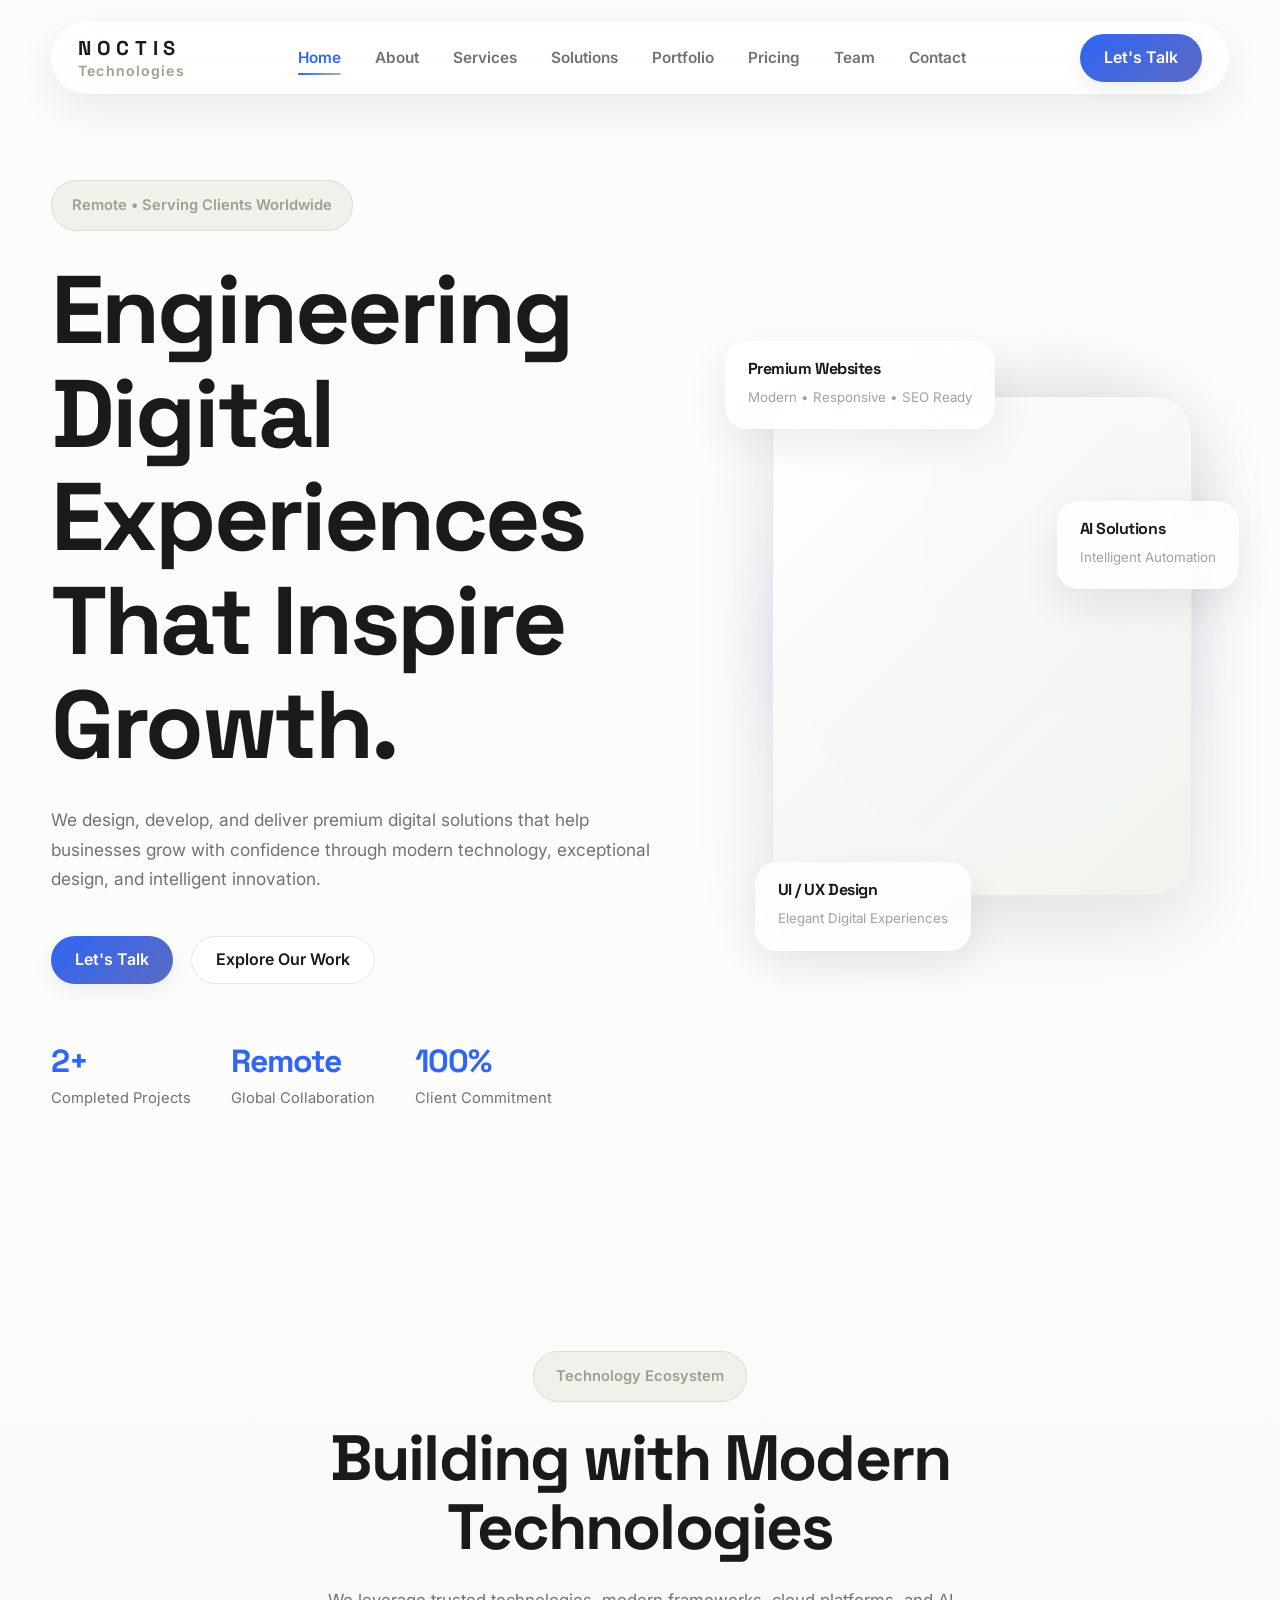
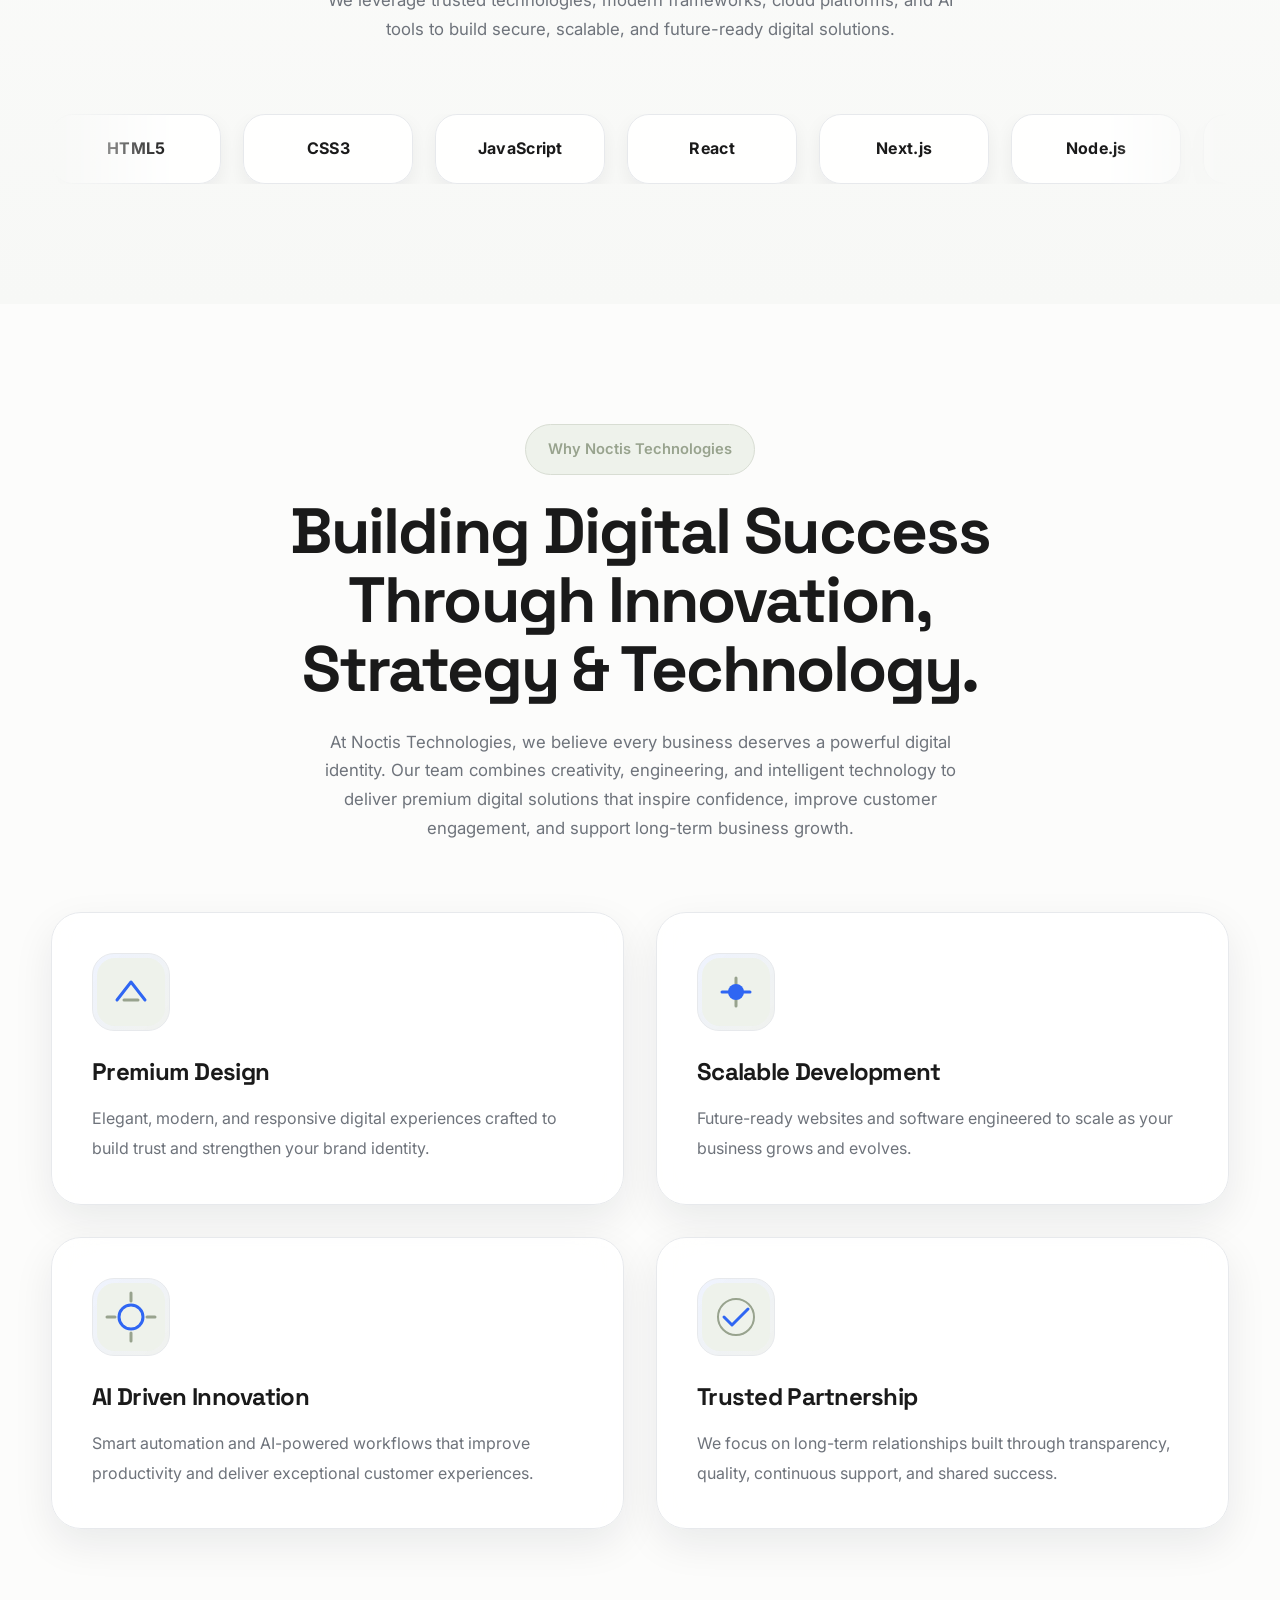
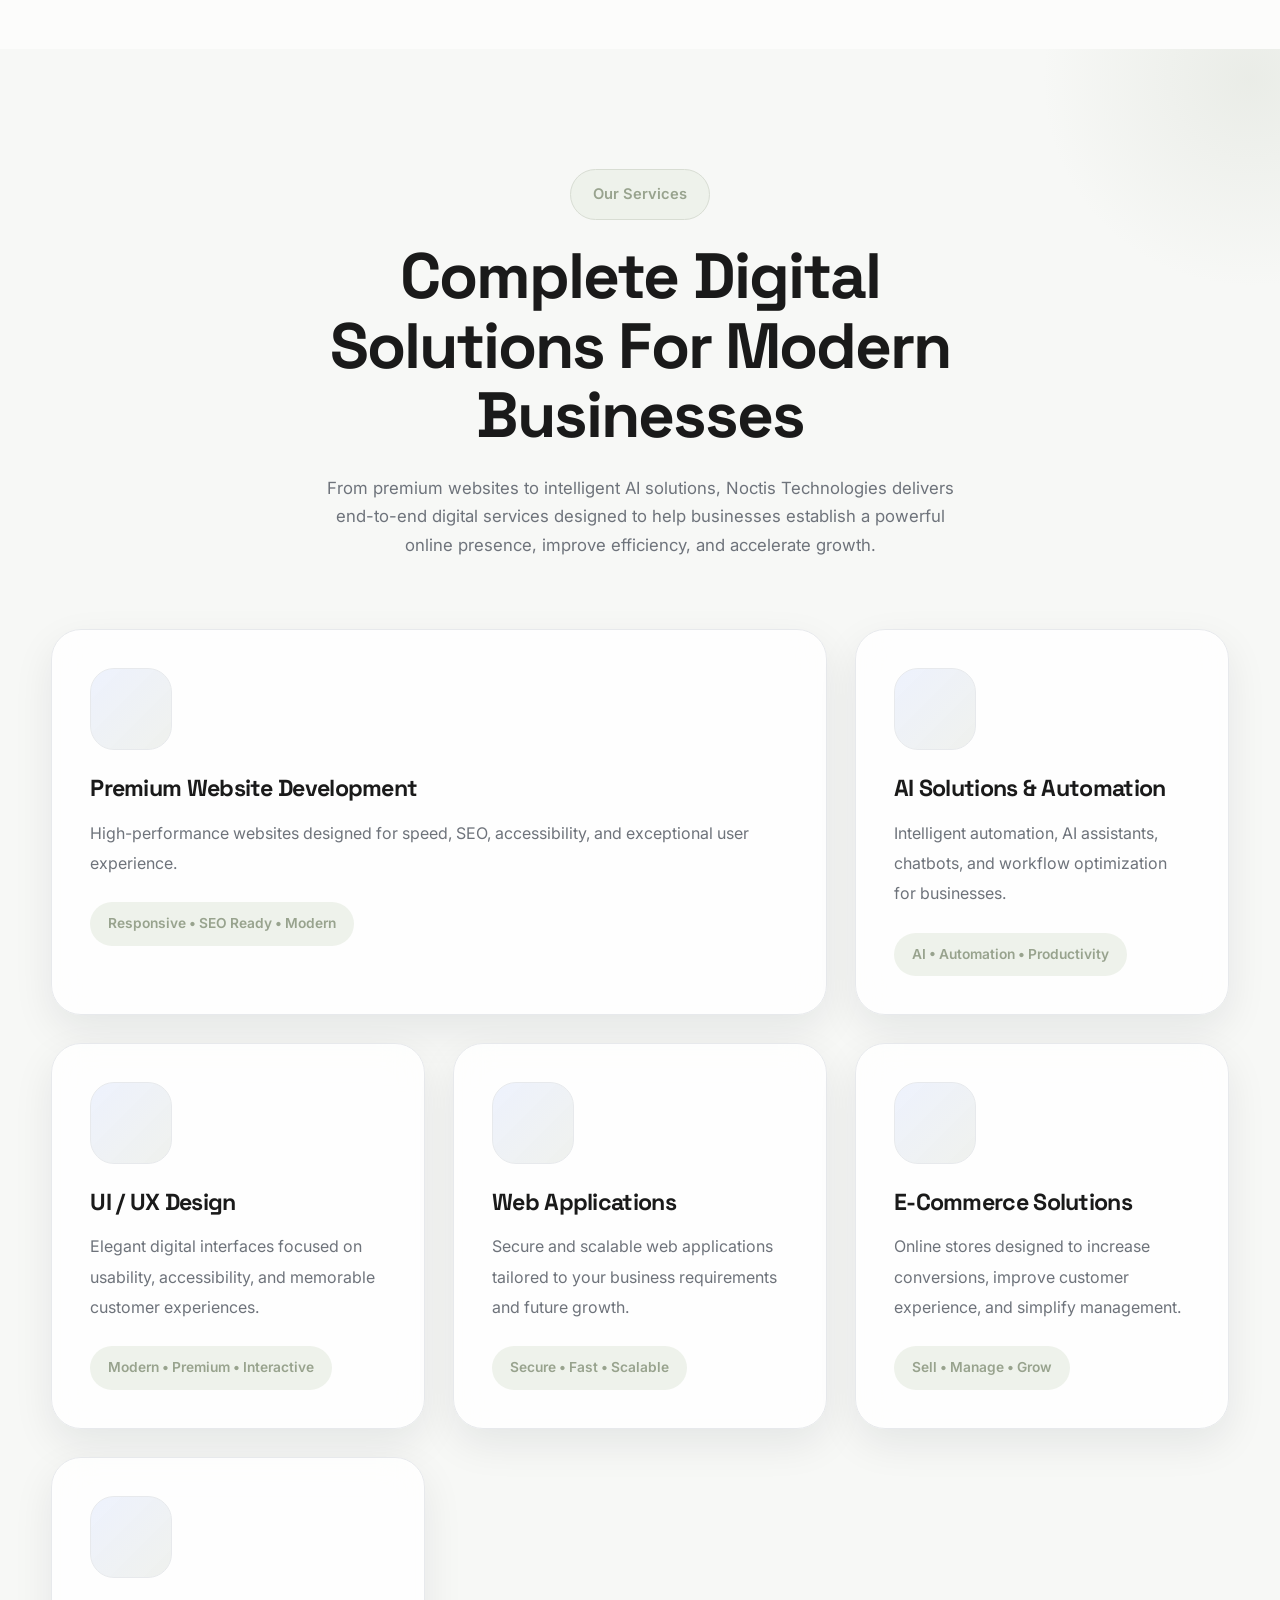
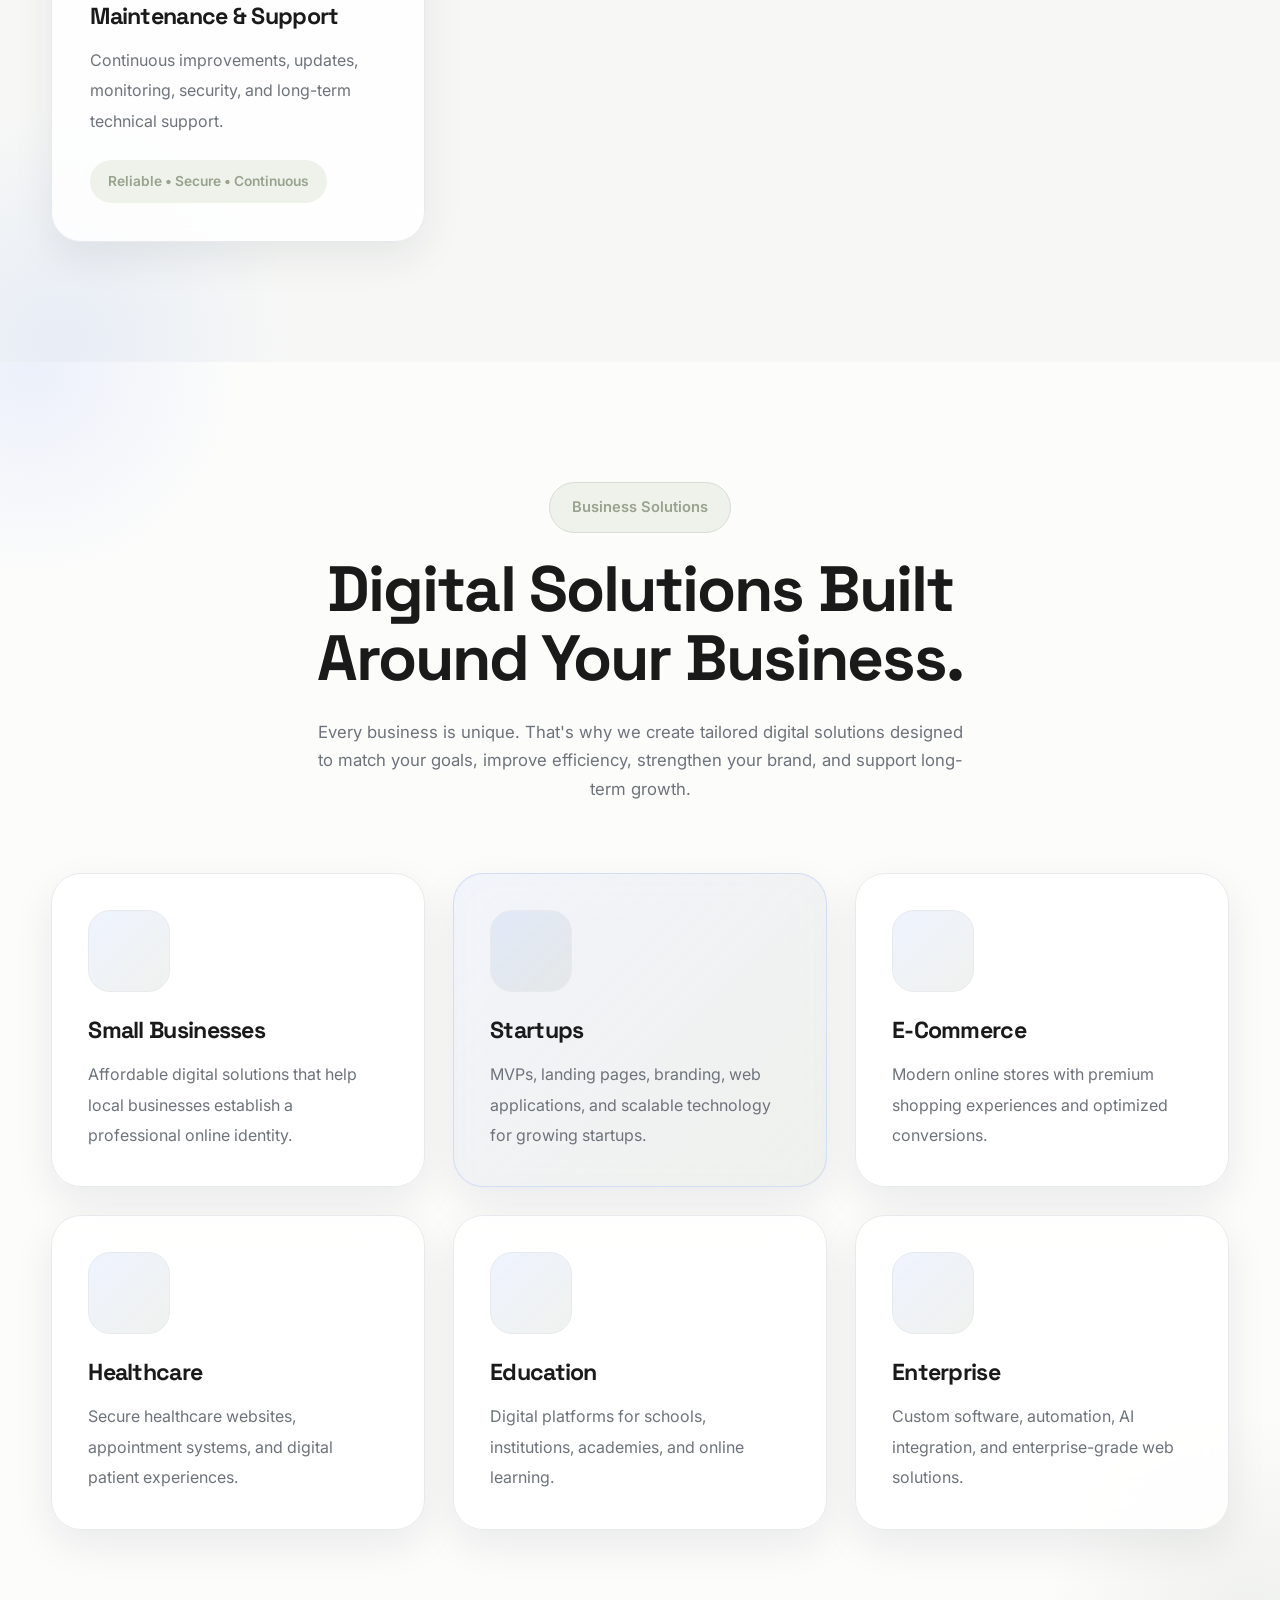
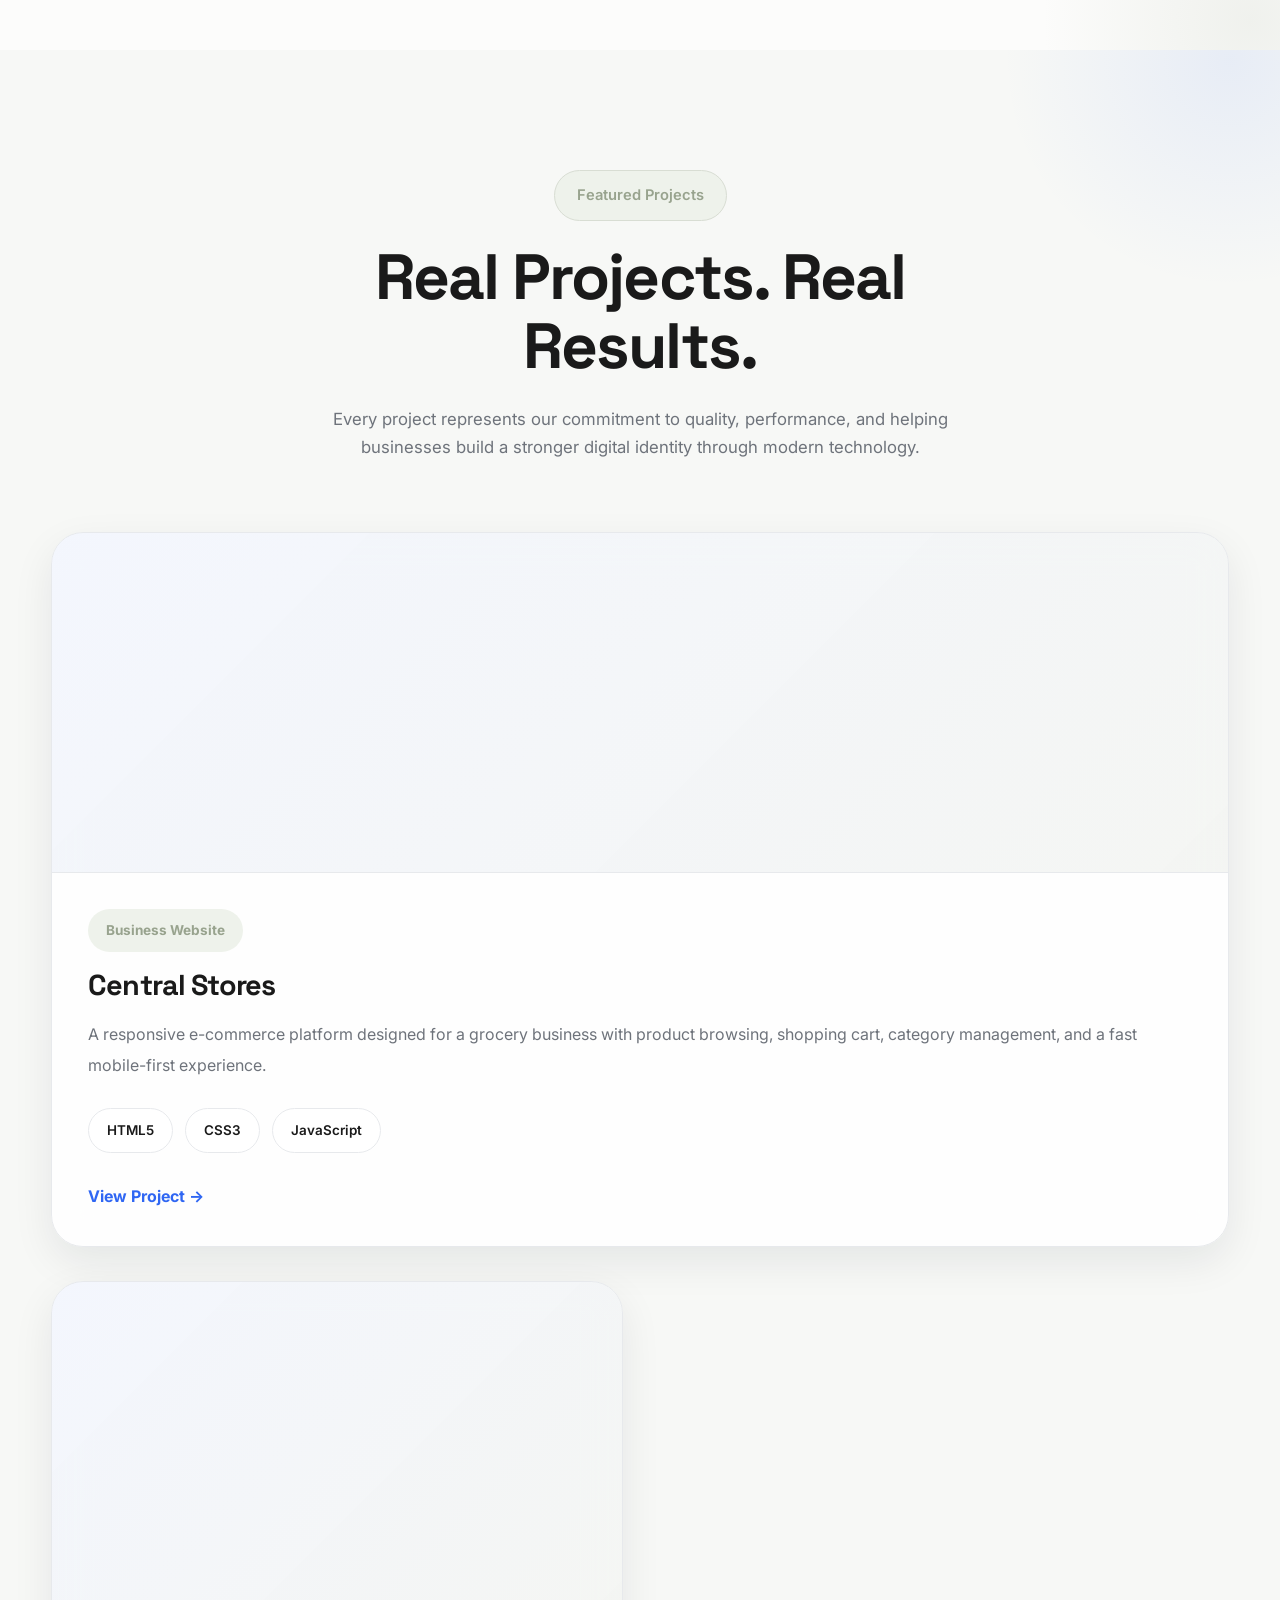
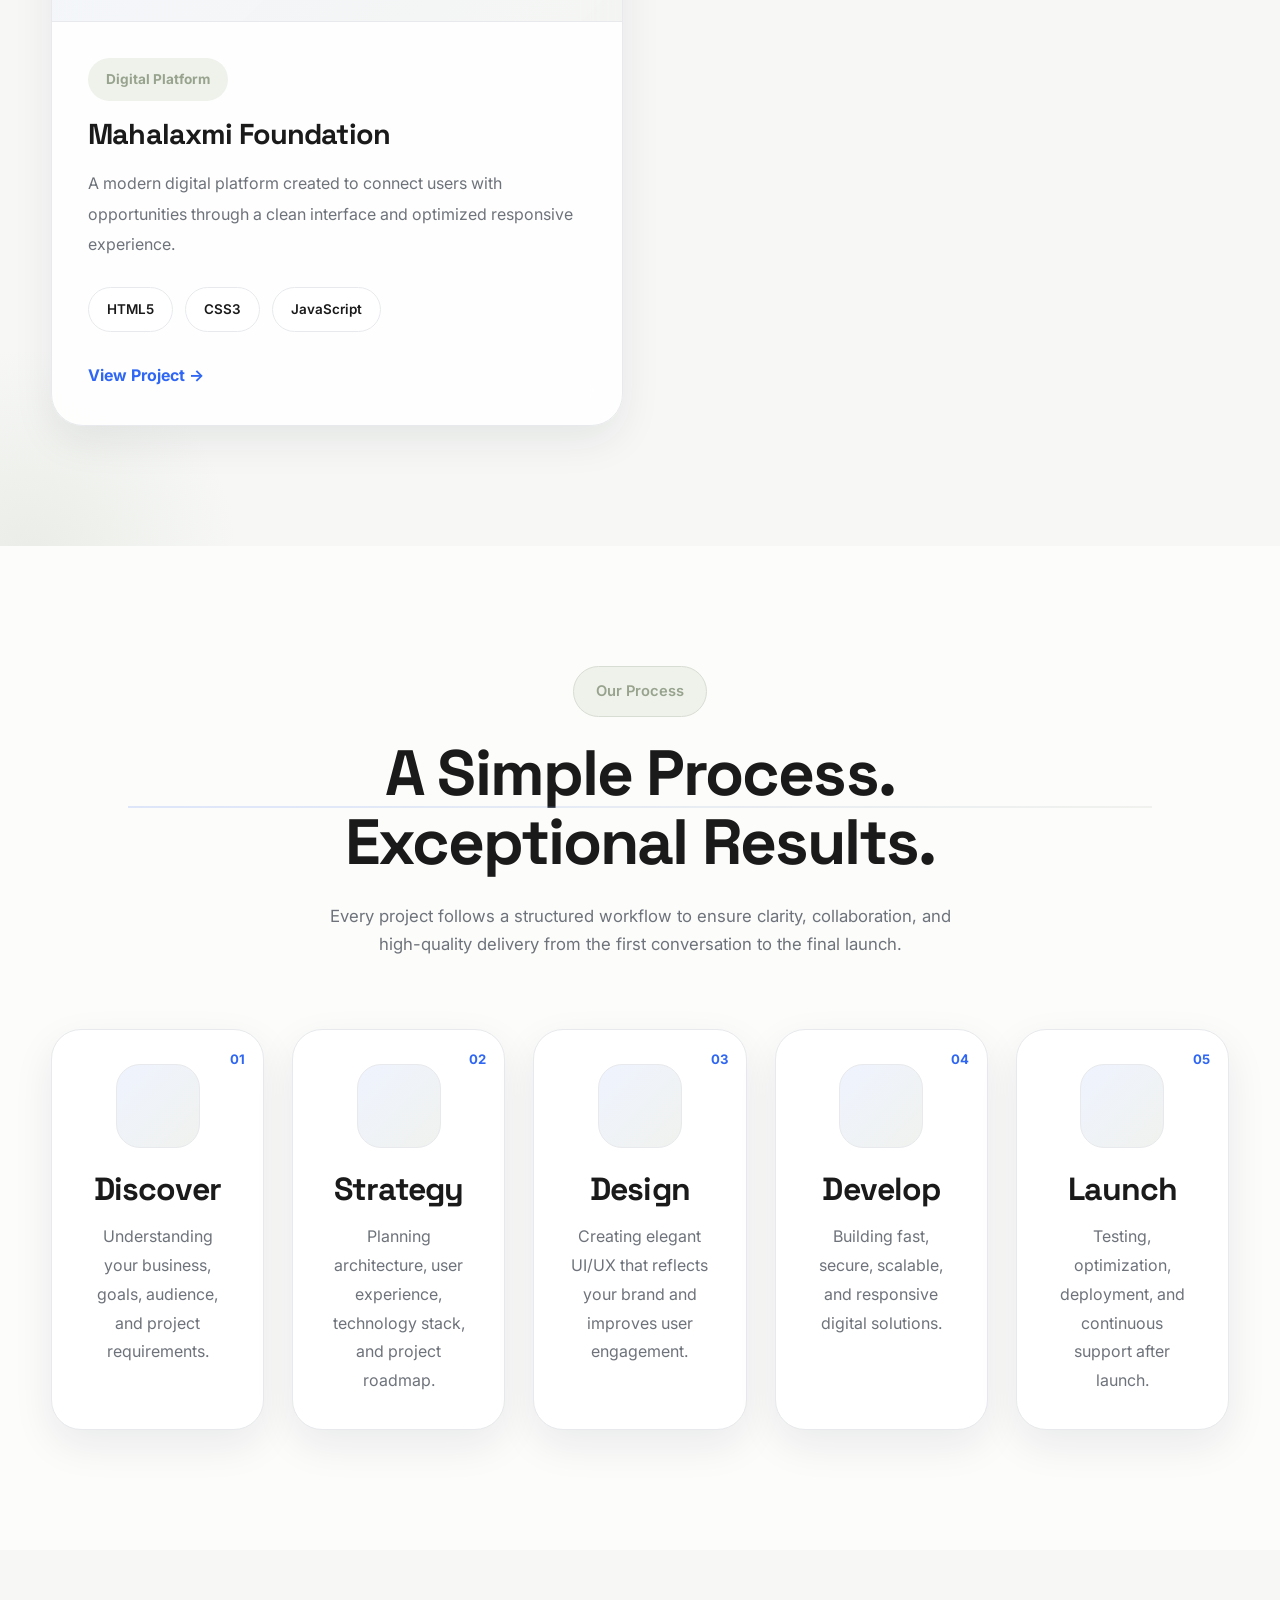
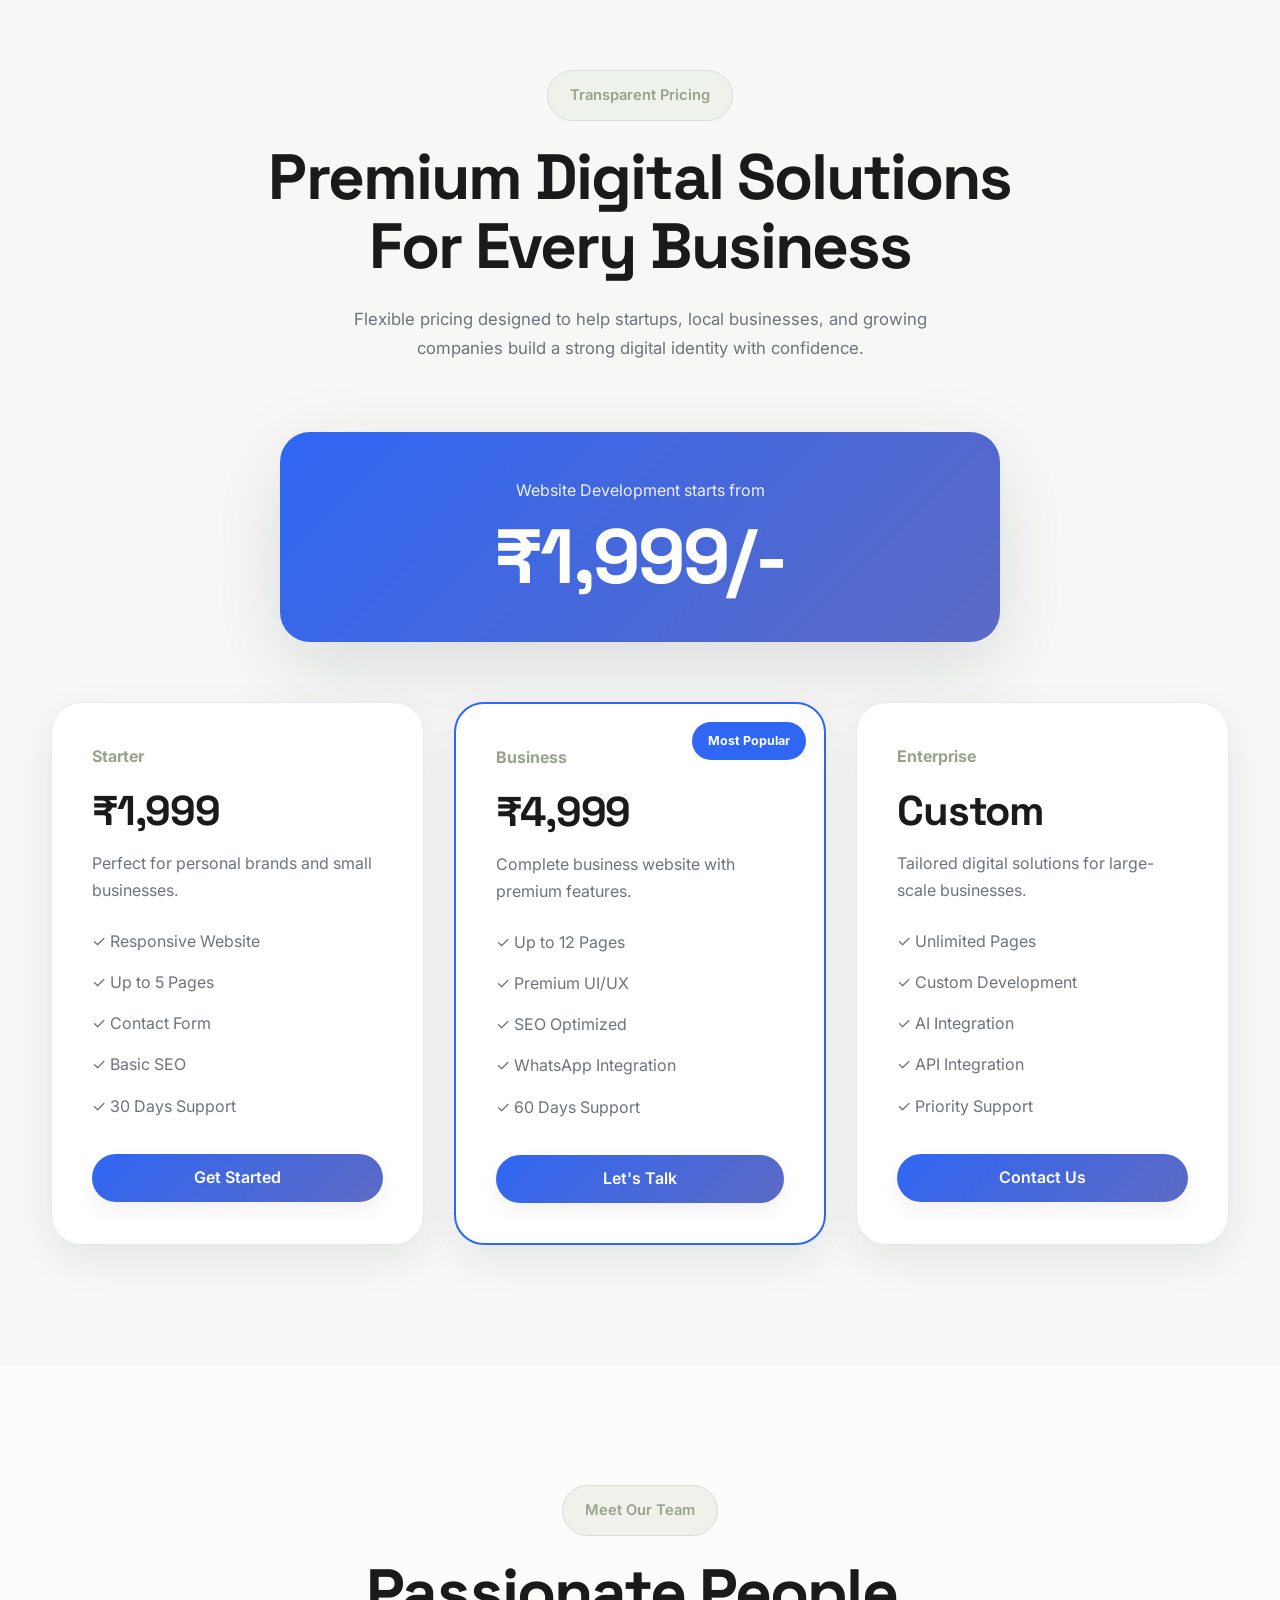
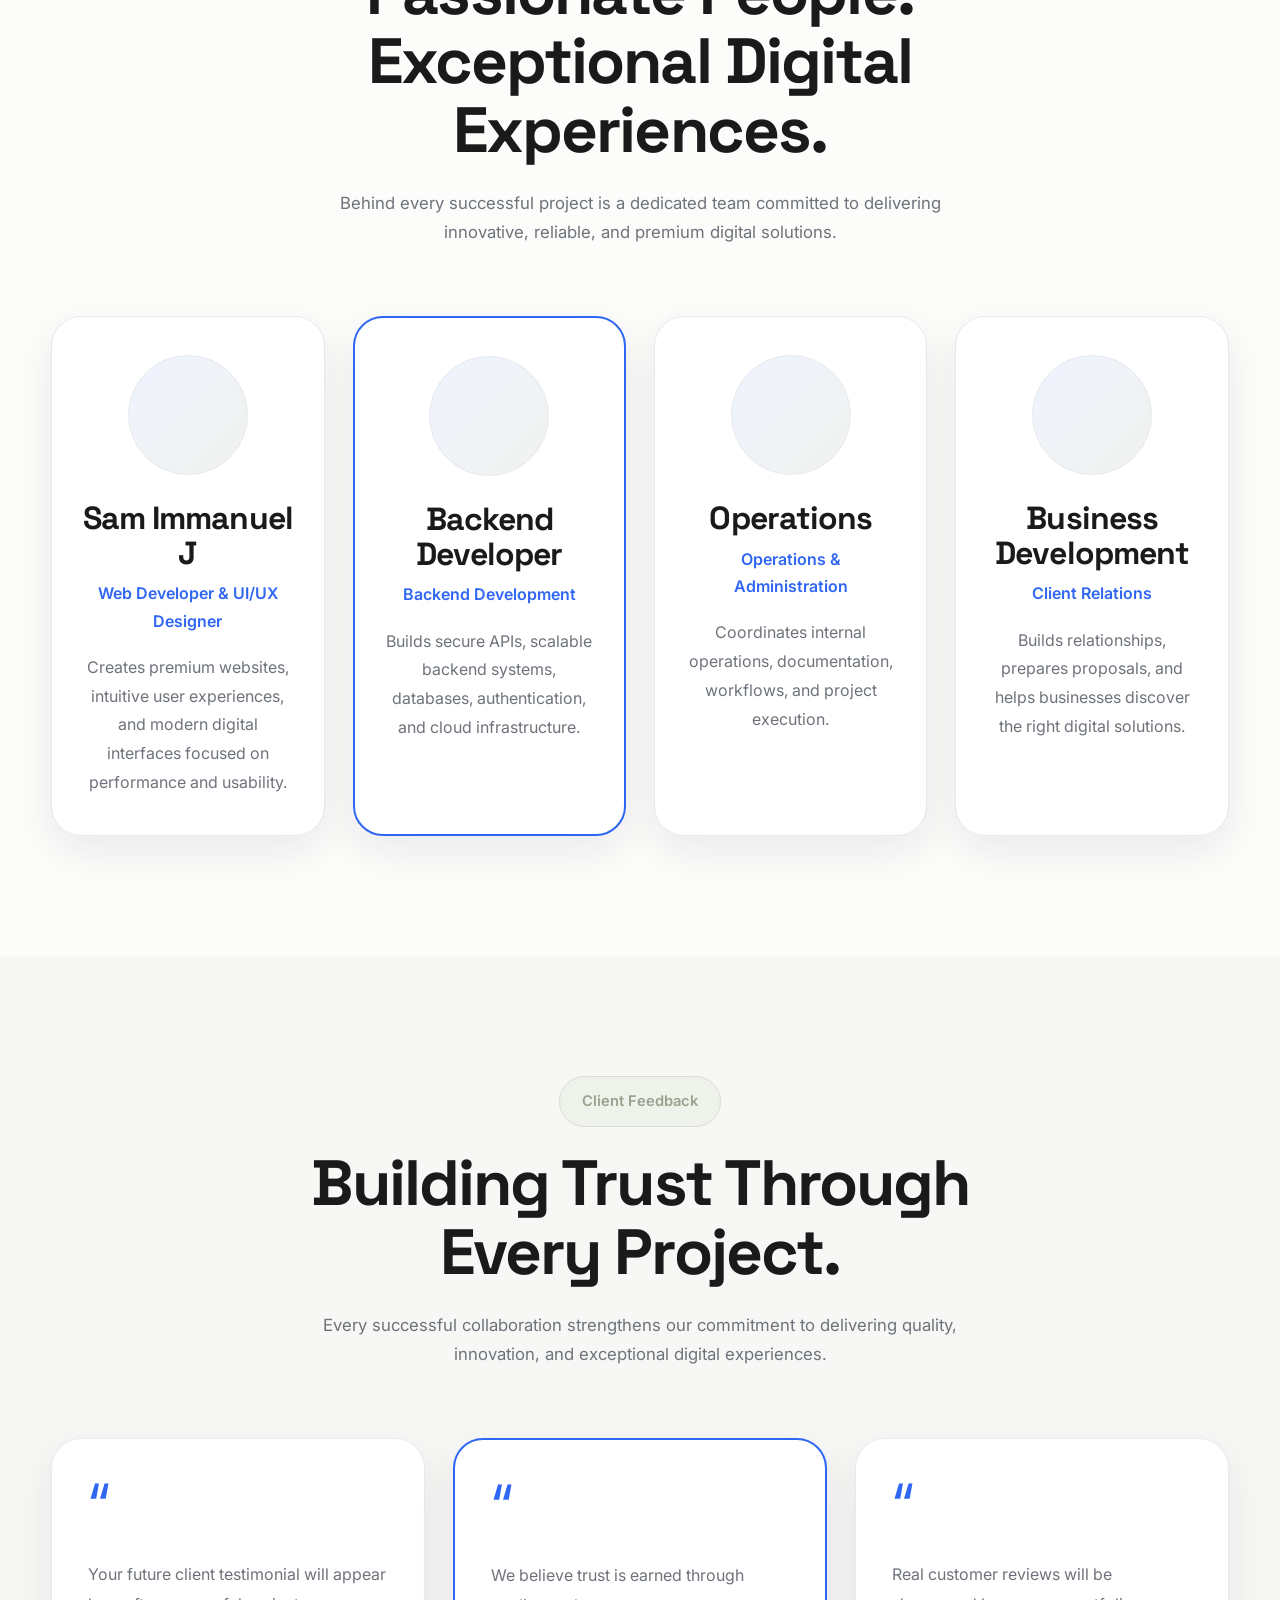
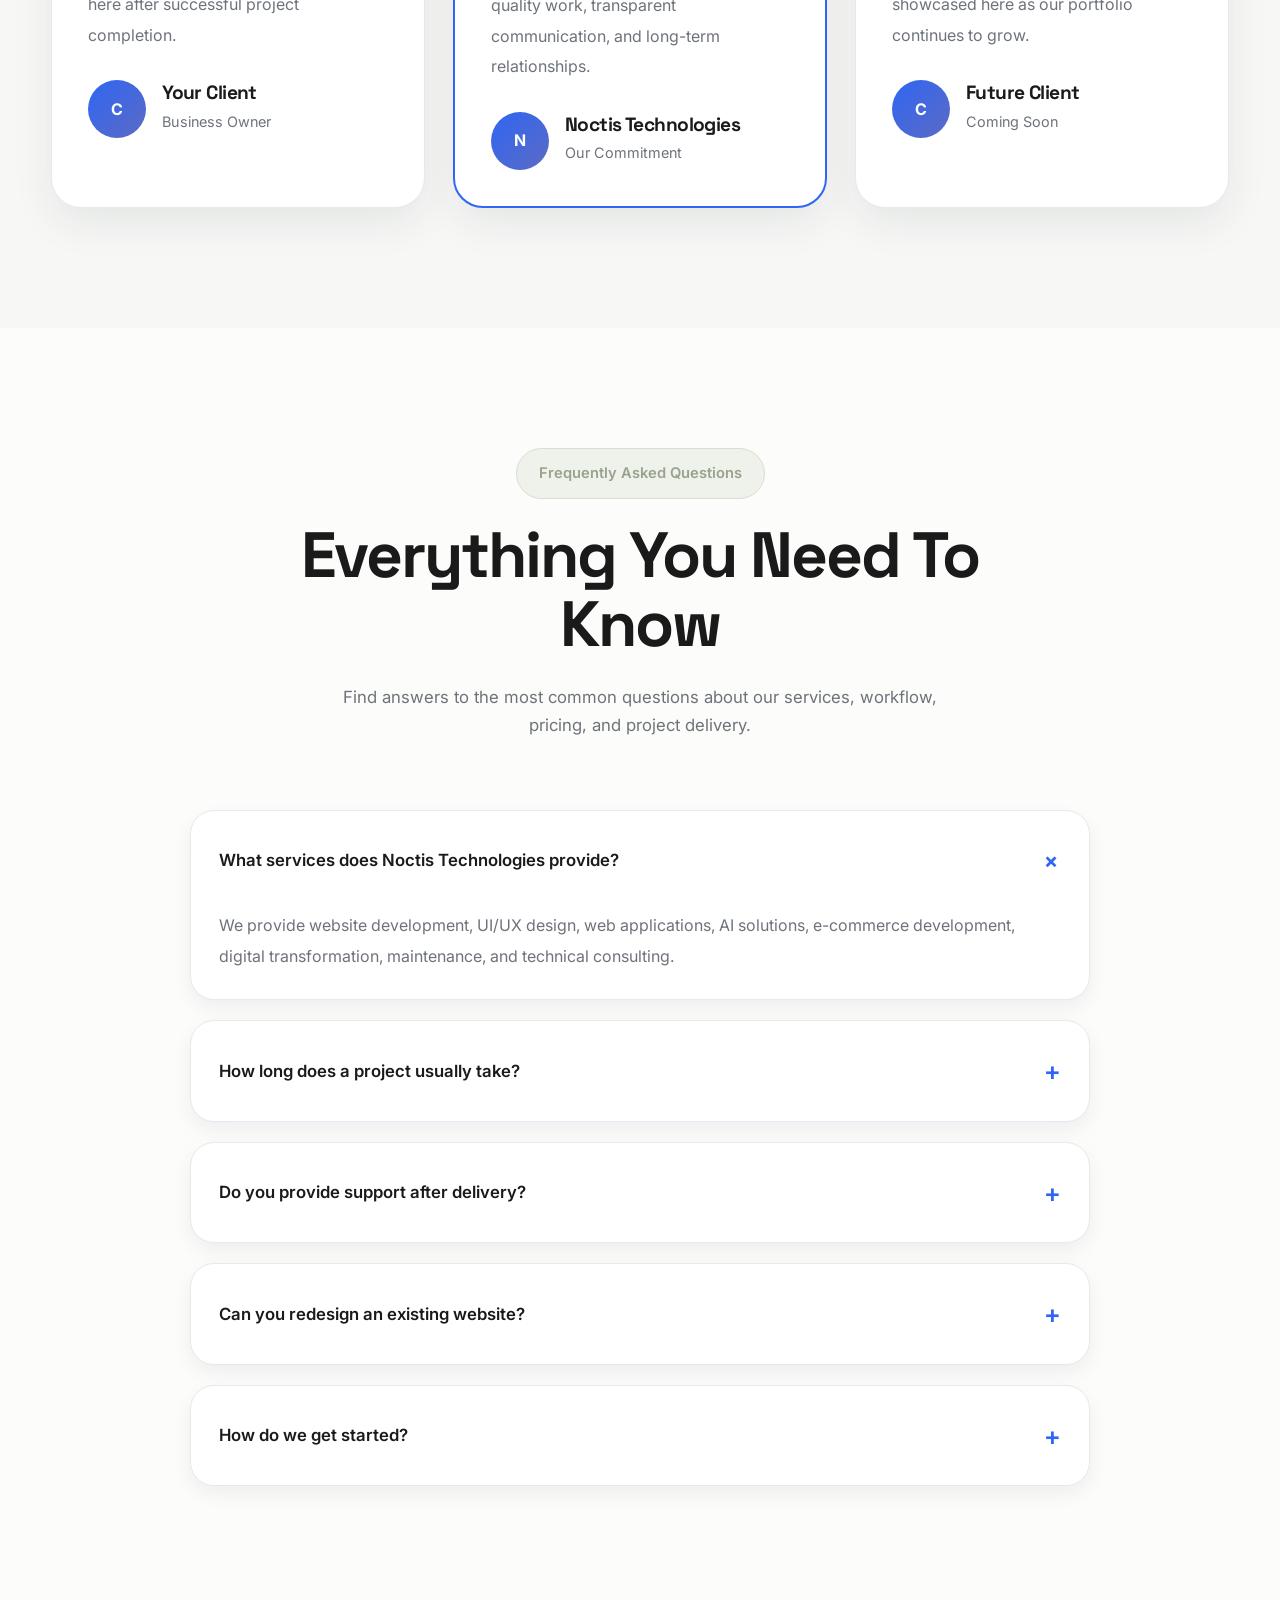
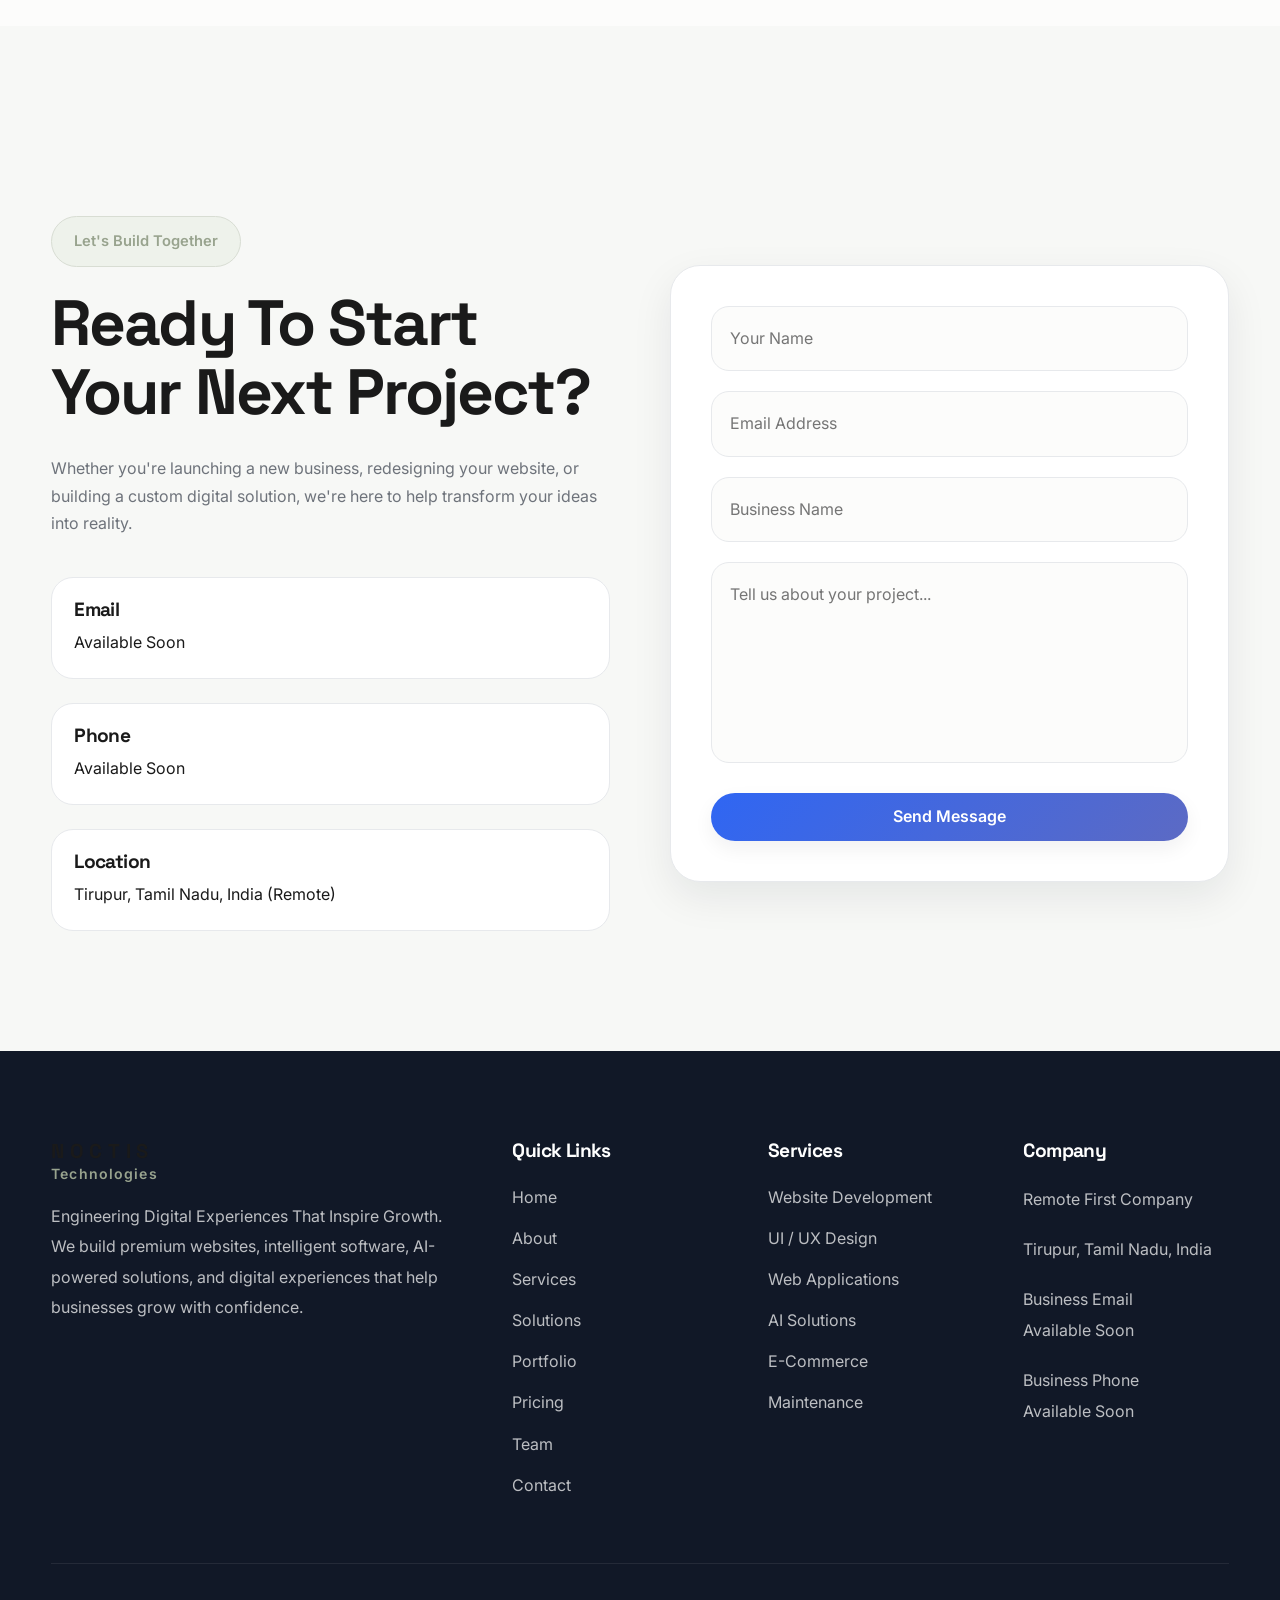
==== index.html @ 59a284dd "Add files via upload" ====
<!DOCTYPE html>
<html lang="en">

<head>

    <!-- ==========================================
         BASIC META
    =========================================== -->

    <meta charset="UTF-8">

    <meta name="viewport"
          content="width=device-width, initial-scale=1.0">

    <meta http-equiv="X-UA-Compatible"
          content="IE=edge">

    <meta name="theme-color"
          content="#2F66F3">

    <!-- ==========================================
         SEO
    =========================================== -->

    <title>Noctis Technologies | Engineering Digital Experiences That Inspire Growth</title>

    <meta name="description"
          content="Noctis Technologies is a remote-first digital innovation company delivering premium websites, AI-powered solutions, software development, UI/UX design, and digital transformation for businesses worldwide.">

    <meta name="keywords"
          content="Noctis Technologies, Website Development, Web Design, UI UX Design, AI Solutions, Software Development, E-Commerce, SEO, Digital Innovation">

    <meta name="author"
          content="Noctis Technologies">

    <meta name="robots"
          content="index, follow">

    <!-- ==========================================
         OPEN GRAPH
    =========================================== -->

    <meta property="og:type"
          content="website">

    <meta property="og:title"
          content="Noctis Technologies">

    <meta property="og:description"
          content="Engineering Digital Experiences That Inspire Growth.">

    <!-- ==========================================
         FONTS
    =========================================== -->

    <link rel="preconnect"
          href="https://fonts.googleapis.com">

    <link rel="preconnect"
          href="https://fonts.gstatic.com"
          crossorigin>

    <link href="https://fonts.googleapis.com/css2?family=Inter:wght@300;400;500;600;700;800&family=Space+Grotesk:wght@400;500;600;700&display=swap"
          rel="stylesheet">

    <!-- ==========================================
         FAVICON
    =========================================== -->

    <link rel="icon"
          type="image/svg+xml"
          href="favicon.svg">

    <!-- ==========================================
         CSS
    =========================================== -->

    <style>
      /*==================================================
NOCTIS TECHNOLOGIES DESIGN SYSTEM
Version : 1.0
Theme   : Royal Blue × Sage Green × Warm White
==================================================*/

:root{

    /*==================================================
    BRAND COLORS
    ==================================================*/

    --primary:#2F66F3;
    --primary-light:#5A8CFF;
    --primary-dark:#214FCC;

    --secondary:#5C6AC4;

    /*==================================================
    SAGE GREEN
    ==================================================*/

    --sage:#AEB8A4;
    --sage-dark:#98A38E;
    --sage-light:#D8DDD3;
    --sage-soft:#EEF2EB;

    /*==================================================
    BACKGROUND
    ==================================================*/

    --background:#FCFCFB;
    --section:#F7F8F6;
    --surface:#FFFFFF;
    --card:#FFFFFF;

    /*==================================================
    TEXT
    ==================================================*/

    --text:#1A1A1A;
    --text-light:#6E737B;
    --text-muted:#9EA3AA;

    /*==================================================
    STATUS
    ==================================================*/

    --success:#22C55E;
    --warning:#F59E0B;
    --danger:#EF4444;

    /*==================================================
    BORDER
    ==================================================*/

    --border:#E7E9EC;
    --divider:#F2F4F6;

    /*==================================================
    SHADOWS
    ==================================================*/

    --shadow-xs:0 2px 10px rgba(17,24,39,.04);

    --shadow-sm:0 8px 20px rgba(17,24,39,.06);

    --shadow:0 15px 40px rgba(17,24,39,.08);

    --shadow-lg:0 25px 80px rgba(17,24,39,.12);

    /*==================================================
    GLOW
    ==================================================*/

    --blue-glow:0 0 60px rgba(47,102,243,.18);

    --sage-glow:0 0 60px rgba(174,184,164,.20);

    /*==================================================
    GLASS
    ==================================================*/

    --glass:rgba(255,255,255,.72);

    --glass-border:rgba(255,255,255,.65);

    --blur:blur(22px);

    /*==================================================
    BORDER RADIUS
    ==================================================*/

    --radius-xs:12px;
    --radius-sm:18px;
    --radius:24px;
    --radius-lg:32px;
    --radius-xl:40px;

    /*==================================================
    SPACING
    ==================================================*/

    --space-1:8px;
    --space-2:16px;
    --space-3:24px;
    --space-4:32px;
    --space-5:48px;
    --space-6:64px;
    --space-7:96px;
    --space-8:120px;

    /*==================================================
    CONTAINER
    ==================================================*/

    --container:1320px;

    /*==================================================
    HEADER
    ==================================================*/

    --header-height:90px;

    /*==================================================
    ANIMATION
    ==================================================*/

    --transition:.35s ease;

  }
      /*==================================================
RESET
==================================================*/

*,
*::before,
*::after{
    margin:0;
    padding:0;
    box-sizing:border-box;
}

html{

    scroll-behavior:smooth;

    scroll-padding-top:var(--header-height);

    font-size:16px;

}

body{

    font-family:"Inter",sans-serif;

    background:var(--background);

    color:var(--text);

    line-height:1.7;

    overflow-x:hidden;

    text-rendering:optimizeLegibility;

    -webkit-font-smoothing:antialiased;

    -moz-osx-font-smoothing:grayscale;

}

/*==================================================
TYPOGRAPHY
==================================================*/

h1,
h2,
h3,
h4,
h5,
h6{

    font-family:"Space Grotesk",sans-serif;

    color:var(--text);

    font-weight:700;

    line-height:1.08;

    letter-spacing:-.03em;

}

h1{

    font-size:clamp(3rem,8vw,6rem);

}

h2{

    font-size:clamp(2.3rem,5vw,4rem);

}

h3{

    font-size:clamp(1.4rem,3vw,2rem);

}

h4{

    font-size:1.2rem;

}

p{

    color:var(--text-light);

    font-size:1rem;

}

small{

    color:var(--text-muted);

}

strong{

    color:var(--text);

}

/*==================================================
ELEMENTS
==================================================*/

a{

    text-decoration:none;

    color:inherit;

    transition:var(--transition);

}

ul{

    list-style:none;

}

img{

    display:block;

    width:100%;

    height:auto;

}

svg{

    display:block;

    flex-shrink:0;

}

button{

    border:none;

    background:none;

    cursor:pointer;

    font:inherit;

}

input,
textarea,
select{

    width:100%;

    border:none;

    outline:none;

    background:none;

    font:inherit;

}

/*==================================================
LAYOUT
==================================================*/

.container{

    width:min(92%,var(--container));

    margin-inline:auto;

}

section{

    position:relative;

    padding:var(--space-8) 0;

}

/*==================================================
SELECTION
==================================================*/

::selection{

    background:var(--primary);

    color:#fff;

}

/*==================================================
SCROLLBAR
==================================================*/

::-webkit-scrollbar{

    width:10px;

}

::-webkit-scrollbar-track{

    background:var(--section);

}

::-webkit-scrollbar-thumb{

    background:linear-gradient(

        var(--primary),

        var(--sage)

    );

    border-radius:999px;

}

/*==================================================
FOCUS
==================================================*/

:focus-visible{

    outline:3px solid rgba(47,102,243,.35);

    outline-offset:4px;

}

/*==================================================
RESPONSIVE
==================================================*/

@media(max-width:1200px){

.container{

width:94%;

}

}

@media(max-width:768px){

section{

padding:90px 0;

}

}

@media(max-width:576px){

html{

font-size:15px;

}

section{

padding:72px 0;

}

  }
      /*==================================================
HEADER
==================================================*/

.header{

    position:fixed;

    top:0;

    left:0;

    width:100%;

    z-index:1000;

    padding:22px 0;

    transition:all .35s ease;

}

.header.scrolled{

    padding:14px 0;

}

/*==================================================
NAVBAR
==================================================*/

.navbar{

    display:flex;

    align-items:center;

    justify-content:space-between;

    gap:40px;

    height:72px;

    padding:0 26px;

    background:rgba(255,255,255,.72);

    backdrop-filter:blur(22px);

    -webkit-backdrop-filter:blur(22px);

    border:1px solid rgba(255,255,255,.65);

    border-radius:999px;

    box-shadow:
    var(--shadow),
    inset 0 1px rgba(255,255,255,.9);

}

/*==================================================
WORDMARK
==================================================*/

.brand{

    display:flex;

    align-items:center;

    flex-shrink:0;

}

.brand-text{

    display:flex;

    flex-direction:column;

    line-height:1;

}

.brand-title{

    font-family:"Space Grotesk",sans-serif;

    font-size:1.25rem;

    font-weight:700;

    letter-spacing:.28em;

    color:var(--text);

    text-transform:uppercase;

}

.brand-subtitle{

    margin-top:6px;

    font-size:.88rem;

    font-weight:600;

    letter-spacing:.08em;

    color:var(--sage-dark);

}

/*==================================================
NAVIGATION
==================================================*/

.nav-links{

    display:flex;

    align-items:center;

    gap:34px;

}

.nav-links a{

    position:relative;

    font-size:.96rem;

    font-weight:600;

    color:var(--text-light);

    transition:.3s;

}

.nav-links a:hover{

    color:var(--primary);

}

.nav-links a.active{

    color:var(--primary);

}

.nav-links a::after{

    content:"";

    position:absolute;

    left:0;

    bottom:-8px;

    width:0;

    height:2px;

    border-radius:20px;

    background:linear-gradient(
    90deg,
    var(--primary),
    var(--sage));

    transition:.35s;

}

.nav-links a:hover::after,
.nav-links a.active::after{

    width:100%;

}

/*==================================================
RIGHT
==================================================*/

.nav-right{

    display:flex;

    align-items:center;

    gap:16px;

}

/*==================================================
BUTTON
==================================================*/

.btn-primary{

    display:inline-flex;

    align-items:center;

    justify-content:center;

    height:48px;

    padding:0 24px;

    border-radius:999px;

    background:linear-gradient(
    135deg,
    var(--primary),
    var(--secondary));

    color:#fff;

    font-weight:600;

    transition:var(--transition);

    box-shadow:var(--shadow-sm);

}

.btn-primary:hover{

    transform:translateY(-3px);

    box-shadow:var(--shadow-lg);

}

/*==================================================
MENU
==================================================*/

.menu-toggle{

    display:none;

    width:48px;

    height:48px;

    border-radius:50%;

    background:#fff;

    border:1px solid var(--border);

    color:var(--text);

    transition:.3s;

}

.menu-toggle:hover{

    background:var(--sage-soft);

}

/*==================================================
MOBILE MENU
==================================================*/

.mobile-menu{

    position:fixed;

    top:0;

    right:-100%;

    width:100%;

    height:100vh;

    background:rgba(252,252,251,.98);

    backdrop-filter:blur(28px);

    transition:.4s;

    z-index:999;

    display:flex;

    justify-content:center;

    align-items:center;

}

.mobile-menu.active{

    right:0;

}

.mobile-menu nav{

    display:flex;

    flex-direction:column;

    align-items:center;

    gap:28px;

}

.mobile-menu a{

    font-family:"Space Grotesk",sans-serif;

    font-size:1.5rem;

    color:var(--text);

    font-weight:600;

}

/*==================================================
SCROLL PROGRESS
==================================================*/

.scroll-progress{

    position:fixed;

    top:0;

    left:0;

    width:0;

    height:3px;

    background:linear-gradient(
    90deg,
    var(--primary),
    var(--sage));

    z-index:2000;

}

/*==================================================
RESPONSIVE
==================================================*/

@media(max-width:1100px){

.nav-links{

display:none;

}

.menu-toggle{

display:flex;

}

.nav-right .btn-primary{

display:none;

}

}

@media(max-width:768px){

.header{

padding:16px 0;

}

.navbar{

height:64px;

padding:0 18px;

}

.brand-title{

font-size:1.05rem;

letter-spacing:.22em;

}

.brand-subtitle{

font-size:.8rem;

}

}

@media(max-width:480px){

.navbar{

border-radius:20px;

}

.brand-subtitle{

display:none;

}

  }
      /*==================================================
HERO
==================================================*/

.hero{

    position:relative;

    overflow:hidden;

    padding-top:180px;

    padding-bottom:120px;

}

.hero-wrapper{

    display:grid;

    grid-template-columns:1.1fr .9fr;

    align-items:center;

    gap:80px;

}

/*==================================================
LEFT
==================================================*/

.hero-content{

    position:relative;

    z-index:2;

}

.hero-badge{

    display:inline-flex;

    align-items:center;

    gap:10px;

    padding:12px 20px;

    margin-bottom:28px;

    border-radius:999px;

    background:var(--sage-soft);

    border:1px solid var(--sage-light);

    color:var(--sage-dark);

    font-size:.92rem;

    font-weight:600;

}

.hero h1{

    max-width:720px;

    margin-bottom:28px;

}

.hero p{

    max-width:620px;

    font-size:1.08rem;

    margin-bottom:42px;

}

.hero-buttons{

    display:flex;

    gap:18px;

    flex-wrap:wrap;

    margin-bottom:60px;

}

.btn-secondary{

    display:inline-flex;

    align-items:center;

    justify-content:center;

    height:48px;

    padding:0 24px;

    border-radius:999px;

    border:1px solid var(--border);

    background:#fff;

    color:var(--text);

    font-weight:600;

    transition:var(--transition);

}

.btn-secondary:hover{

    background:var(--sage-soft);

    transform:translateY(-3px);

}

/*==================================================
STATS
==================================================*/

.hero-info{

    display:flex;

    gap:40px;

    flex-wrap:wrap;

}

.hero-item h3{

    color:var(--primary);

    font-size:2rem;

    margin-bottom:6px;

}

.hero-item span{

    color:var(--text-light);

    font-size:.92rem;

}

/*==================================================
RIGHT
==================================================*/

.hero-visual{

    position:relative;

    display:flex;

    justify-content:center;

    align-items:center;

    min-height:650px;

}

/*==================================================
BACKGROUND CIRCLES
==================================================*/

.hero-circle{

    position:absolute;

    border-radius:50%;

    filter:blur(25px);

}

.hero-circle-one{

    width:420px;

    height:420px;

    background:rgba(47,102,243,.10);

}

.hero-circle-two{

    width:300px;

    height:300px;

    background:rgba(174,184,164,.18);

    top:40px;

    right:20px;

}

/*==================================================
MAIN ILLUSTRATION
==================================================*/

.hero-illustration{

    width:420px;

    height:500px;

    border-radius:36px;

    background:linear-gradient(
    135deg,
    rgba(255,255,255,.95),
    rgba(238,242,235,.92));

    border:1px solid var(--border);

    backdrop-filter:blur(20px);

    box-shadow:var(--shadow-lg);

    position:relative;

    z-index:2;

}

/*==================================================
FLOATING CARDS
==================================================*/

.hero-card{

    position:absolute;

    background:rgba(255,255,255,.82);

    backdrop-filter:blur(20px);

    border:1px solid rgba(255,255,255,.65);

    border-radius:22px;

    padding:18px 22px;

    box-shadow:var(--shadow);

    z-index:3;

}

.hero-card h4{

    margin-bottom:6px;

    font-size:1rem;

}

.hero-card small{

    color:var(--text-muted);

}

.card-one{

    top:20px;

    left:-10px;

}

.card-two{

    right:-10px;

    top:180px;

}

.card-three{

    bottom:20px;

    left:20px;

}

/*==================================================
RESPONSIVE
==================================================*/

@media(max-width:992px){

.hero{

padding-top:150px;

}

.hero-wrapper{

grid-template-columns:1fr;

text-align:center;

}

.hero-content p{

margin:auto;

margin-bottom:40px;

}

.hero-buttons{

justify-content:center;

}

.hero-info{

justify-content:center;

}

.hero-visual{

margin-top:40px;

min-height:520px;

}

}

@media(max-width:768px){

.hero-illustration{

width:320px;

height:400px;

}

.hero-card{

display:none;

}

}

@media(max-width:480px){

.hero{

padding-top:130px;

}

.hero-illustration{

width:260px;

height:330px;

}

.hero-info{

gap:24px;

}

      }
      /*==================================================
TECHNOLOGY ECOSYSTEM
==================================================*/

.ecosystem{

    background:linear-gradient(
        180deg,
        var(--background),
        var(--section));

    overflow:hidden;

}

.section-heading{

    max-width:760px;

    margin:0 auto 70px;

    text-align:center;

}

.section-badge{

    display:inline-flex;

    align-items:center;

    justify-content:center;

    padding:12px 22px;

    margin-bottom:22px;

    border-radius:999px;

    background:var(--sage-soft);

    border:1px solid var(--sage-light);

    color:var(--sage-dark);

    font-size:.92rem;

    font-weight:600;

}

.section-heading h2{

    margin-bottom:24px;

}

.section-heading p{

    max-width:650px;

    margin:auto;

    font-size:1.05rem;

}

/*==================================================
MARQUEE
==================================================*/

.tech-marquee{

    width:100%;

    overflow:hidden;

    mask-image:linear-gradient(
        to right,
        transparent,
        #000 10%,
        #000 90%,
        transparent);

    -webkit-mask-image:linear-gradient(
        to right,
        transparent,
        #000 10%,
        #000 90%,
        transparent);

}

.tech-track{

    display:flex;

    gap:22px;

    width:max-content;

    animation:marquee 28s linear infinite;

}

.tech-marquee:hover .tech-track{

    animation-play-state:paused;

}

/*==================================================
TECH CARD
==================================================*/

.tech-item{

    display:flex;

    align-items:center;

    justify-content:center;

    min-width:170px;

    height:70px;

    padding:0 28px;

    border-radius:22px;

    background:rgba(255,255,255,.88);

    backdrop-filter:blur(18px);

    border:1px solid var(--border);

    box-shadow:var(--shadow-sm);

    color:var(--text);

    font-weight:700;

    letter-spacing:.02em;

    transition:var(--transition);

}

.tech-item:hover{

    transform:translateY(-6px);

    border-color:var(--sage);

    box-shadow:var(--shadow-lg);

}

/*==================================================
ANIMATION
==================================================*/

@keyframes marquee{

    from{

        transform:translateX(0);

    }

    to{

        transform:translateX(-50%);

    }

}

/*==================================================
RESPONSIVE
==================================================*/

@media(max-width:768px){

.tech-item{

min-width:145px;

height:62px;

font-size:.9rem;

padding:0 20px;

}

.section-heading{

margin-bottom:50px;

}

  }
  /*==================================================
WHY NOCTIS
==================================================*/

.why-noctis{

    background:var(--background);

    position:relative;

    overflow:hidden;

}

.why-grid{

    display:grid;

    grid-template-columns:repeat(2,1fr);

    gap:32px;

    margin-top:70px;

}

/*==================================================
CARD
==================================================*/

.why-card{

    position:relative;

    overflow:hidden;

    padding:40px;

    background:rgba(255,255,255,.82);

    backdrop-filter:blur(20px);

    -webkit-backdrop-filter:blur(20px);

    border:1px solid var(--border);

    border-radius:30px;

    box-shadow:var(--shadow);

    transition:all .4s ease;

}

.why-card::before{

    content:"";

    position:absolute;

    inset:0;

    background:linear-gradient(
        135deg,
        rgba(47,102,243,.03),
        rgba(174,184,164,.10));

    opacity:0;

    transition:.4s;

}

.why-card:hover{

    transform:translateY(-10px);

    border-color:var(--sage);

    box-shadow:var(--shadow-lg);

}

.why-card:hover::before{

    opacity:1;

}

/*==================================================
ICON
==================================================*/

.why-icon{

    width:78px;

    height:78px;

    display:flex;

    align-items:center;

    justify-content:center;

    margin-bottom:28px;

    border-radius:22px;

    background:linear-gradient(
        135deg,
        rgba(47,102,243,.08),
        rgba(174,184,164,.18));

    border:1px solid var(--border);

}

.why-icon svg{

    width:68px;

    height:68px;

}

/*==================================================
TEXT
==================================================*/

.why-card h3{

    margin-bottom:18px;

    font-size:1.5rem;

}

.why-card p{

    font-size:1rem;

    line-height:1.9;

    color:var(--text-light);

}

/*==================================================
TOP BORDER
==================================================*/

.why-card::after{

    content:"";

    position:absolute;

    top:0;

    left:0;

    width:100%;

    height:4px;

    background:linear-gradient(
        90deg,
        var(--primary),
        var(--sage));

    transform:scaleX(0);

    transform-origin:left;

    transition:.4s;

}

.why-card:hover::after{

    transform:scaleX(1);

}

/*==================================================
RESPONSIVE
==================================================*/

@media(max-width:992px){

.why-grid{

grid-template-columns:1fr;

}

}

@media(max-width:768px){

.why-card{

padding:30px;

}

.why-icon{

width:68px;

height:68px;

}

}

@media(max-width:480px){

.why-grid{

gap:22px;

}

.why-card{

padding:24px;

border-radius:24px;

}

                    }
      /*==================================================
SERVICES
==================================================*/

.services{

    background:var(--section);

    position:relative;

    overflow:hidden;

}

.services::before{

    content:"";

    position:absolute;

    top:-180px;

    right:-180px;

    width:420px;

    height:420px;

    border-radius:50%;

    background:radial-gradient(
        rgba(174,184,164,.18),
        transparent 70%);

    pointer-events:none;

}

.services::after{

    content:"";

    position:absolute;

    bottom:-220px;

    left:-180px;

    width:480px;

    height:480px;

    border-radius:50%;

    background:radial-gradient(
        rgba(47,102,243,.08),
        transparent 70%);

    pointer-events:none;

}

/*==================================================
GRID
==================================================*/

.services-grid{

    display:grid;

    grid-template-columns:repeat(3,1fr);

    gap:28px;

    margin-top:70px;

    position:relative;

    z-index:2;

}

/*==================================================
FEATURED CARD
==================================================*/

.service-card.featured{

    grid-column:span 2;

}

/*==================================================
CARD
==================================================*/

.service-card{

    position:relative;

    overflow:hidden;

    padding:38px;

    background:rgba(255,255,255,.82);

    backdrop-filter:blur(20px);

    -webkit-backdrop-filter:blur(20px);

    border:1px solid var(--border);

    border-radius:30px;

    box-shadow:var(--shadow);

    transition:.4s ease;

}

.service-card:hover{

    transform:translateY(-10px);

    border-color:var(--sage);

    box-shadow:var(--shadow-lg);

}

.service-card::before{

    content:"";

    position:absolute;

    inset:0;

    background:linear-gradient(
        135deg,
        rgba(47,102,243,.03),
        rgba(174,184,164,.08));

    opacity:0;

    transition:.4s;

}

.service-card:hover::before{

    opacity:1;

}

/*==================================================
ICON
==================================================*/

.service-icon{

    width:82px;

    height:82px;

    display:flex;

    align-items:center;

    justify-content:center;

    margin-bottom:26px;

    border-radius:24px;

    background:linear-gradient(
        135deg,
        rgba(47,102,243,.08),
        rgba(174,184,164,.18));

    border:1px solid var(--border);

    transition:.4s;

}

.service-card:hover .service-icon{

    transform:rotate(-6deg) scale(1.05);

}

/*==================================================
TEXT
==================================================*/

.service-card h3{

    margin-bottom:16px;

    font-size:1.45rem;

}

.service-card p{

    margin-bottom:24px;

    line-height:1.9;

}

.service-card span{

    display:inline-flex;

    align-items:center;

    justify-content:center;

    padding:10px 18px;

    border-radius:999px;

    background:var(--sage-soft);

    color:var(--sage-dark);

    font-size:.86rem;

    font-weight:600;

}

/*==================================================
TOP LINE
==================================================*/

.service-card::after{

    content:"";

    position:absolute;

    top:0;

    left:0;

    width:100%;

    height:4px;

    background:linear-gradient(
        90deg,
        var(--primary),
        var(--sage));

    transform:scaleX(0);

    transform-origin:left;

    transition:.4s;

}

.service-card:hover::after{

    transform:scaleX(1);

}

/*==================================================
RESPONSIVE
==================================================*/

@media(max-width:1200px){

.services-grid{

grid-template-columns:repeat(2,1fr);

}

.service-card.featured{

grid-column:span 2;

}

}

@media(max-width:768px){

.services-grid{

grid-template-columns:1fr;

}

.service-card.featured{

grid-column:span 1;

}

.service-card{

padding:30px;

}

}

@media(max-width:480px){

.service-card{

padding:24px;

border-radius:24px;

}

.service-icon{

width:72px;

height:72px;

}

.service-card h3{

font-size:1.25rem;

}

      }
      /*==================================================
SOLUTIONS
==================================================*/

.solutions{

    position:relative;

    overflow:hidden;

    background:var(--background);

}

.solutions::before{

    content:"";

    position:absolute;

    top:-200px;

    left:-180px;

    width:420px;

    height:420px;

    border-radius:50%;

    background:radial-gradient(
        rgba(47,102,243,.08),
        transparent 70%);

    pointer-events:none;

}

.solutions::after{

    content:"";

    position:absolute;

    bottom:-180px;

    right:-180px;

    width:420px;

    height:420px;

    border-radius:50%;

    background:radial-gradient(
        rgba(174,184,164,.16),
        transparent 70%);

    pointer-events:none;

}

/*==================================================
GRID
==================================================*/

.solutions-grid{

    display:grid;

    grid-template-columns:repeat(3,1fr);

    gap:28px;

    margin-top:70px;

    position:relative;

    z-index:2;

}

/*==================================================
CARD
==================================================*/

.solution-card{

    position:relative;

    overflow:hidden;

    padding:36px;

    background:rgba(255,255,255,.82);

    backdrop-filter:blur(20px);

    -webkit-backdrop-filter:blur(20px);

    border:1px solid var(--border);

    border-radius:30px;

    box-shadow:var(--shadow);

    transition:all .4s ease;

}

.solution-card:hover{

    transform:translateY(-10px);

    border-color:var(--sage);

    box-shadow:var(--shadow-lg);

}

.solution-card::before{

    content:"";

    position:absolute;

    inset:0;

    background:linear-gradient(
        135deg,
        rgba(47,102,243,.04),
        rgba(174,184,164,.10));

    opacity:0;

    transition:.4s;

}

.solution-card:hover::before{

    opacity:1;

}

/*==================================================
FEATURED
==================================================*/

.solution-card.featured{

    background:linear-gradient(
        135deg,
        rgba(47,102,243,.05),
        rgba(174,184,164,.16));

    border-color:rgba(47,102,243,.15);

}

/*==================================================
ICON
==================================================*/

.solution-icon{

    width:82px;

    height:82px;

    display:flex;

    align-items:center;

    justify-content:center;

    margin-bottom:26px;

    border-radius:22px;

    background:linear-gradient(
        135deg,
        rgba(47,102,243,.08),
        rgba(174,184,164,.18));

    border:1px solid var(--border);

    transition:.35s;

}

.solution-card:hover .solution-icon{

    transform:scale(1.08) rotate(-6deg);

}

/*==================================================
TEXT
==================================================*/

.solution-card h3{

    margin-bottom:16px;

    font-size:1.45rem;

}

.solution-card p{

    color:var(--text-light);

    line-height:1.9;

}

/*==================================================
TOP BORDER
==================================================*/

.solution-card::after{

    content:"";

    position:absolute;

    top:0;

    left:0;

    width:100%;

    height:4px;

    background:linear-gradient(
        90deg,
        var(--primary),
        var(--sage));

    transform:scaleX(0);

    transform-origin:left;

    transition:.35s;

}

.solution-card:hover::after{

    transform:scaleX(1);

}

/*==================================================
RESPONSIVE
==================================================*/

@media(max-width:1200px){

.solutions-grid{

grid-template-columns:repeat(2,1fr);

}

}

@media(max-width:768px){

.solutions-grid{

grid-template-columns:1fr;

}

.solution-card{

padding:30px;

}

}

@media(max-width:480px){

.solution-card{

padding:24px;

border-radius:24px;

}

.solution-icon{

width:72px;

height:72px;

}

.solution-card h3{

font-size:1.25rem;

}

  }
      /*==================================================
PORTFOLIO
==================================================*/

.portfolio{

    position:relative;

    background:var(--section);

    overflow:hidden;

}

.portfolio::before{

    content:"";

    position:absolute;

    top:-220px;

    right:-180px;

    width:460px;

    height:460px;

    border-radius:50%;

    background:radial-gradient(

        rgba(47,102,243,.08),

        transparent 70%

    );

}

.portfolio::after{

    content:"";

    position:absolute;

    bottom:-220px;

    left:-180px;

    width:420px;

    height:420px;

    border-radius:50%;

    background:radial-gradient(

        rgba(174,184,164,.18),

        transparent 70%

    );

}

/*==================================================
GRID
==================================================*/

.portfolio-grid{

    display:grid;

    grid-template-columns:repeat(2,1fr);

    gap:34px;

    margin-top:70px;

    position:relative;

    z-index:2;

}

/*==================================================
CARD
==================================================*/

.project-card{

    overflow:hidden;

    border-radius:32px;

    background:rgba(255,255,255,.85);

    backdrop-filter:blur(20px);

    border:1px solid var(--border);

    box-shadow:var(--shadow);

    transition:.45s;

}

.project-card:hover{

    transform:translateY(-12px);

    border-color:var(--sage);

    box-shadow:var(--shadow-lg);

}

.project-card.featured{

    grid-column:span 2;

}

/*==================================================
PREVIEW
==================================================*/

.project-preview{

    height:340px;

    display:flex;

    align-items:center;

    justify-content:center;

    background:linear-gradient(

        135deg,

        rgba(47,102,243,.05),

        rgba(174,184,164,.12)

    );

    border-bottom:1px solid var(--border);

}

/*==================================================
CONTENT
==================================================*/

.project-content{

    padding:36px;

}

.project-category{

    display:inline-flex;

    align-items:center;

    padding:10px 18px;

    border-radius:999px;

    background:var(--sage-soft);

    color:var(--sage-dark);

    font-size:.85rem;

    font-weight:700;

    margin-bottom:18px;

}

.project-content h3{

    margin-bottom:18px;

    font-size:1.8rem;

}

.project-content p{

    margin-bottom:28px;

    line-height:1.9;

}

/*==================================================
TAGS
==================================================*/

.project-tags{

    display:flex;

    flex-wrap:wrap;

    gap:12px;

    margin-bottom:30px;

}

.project-tags span{

    padding:10px 18px;

    border-radius:999px;

    border:1px solid var(--border);

    background:#fff;

    font-size:.84rem;

    font-weight:600;

    transition:.3s;

}

.project-tags span:hover{

    background:var(--sage-soft);

    border-color:var(--sage);

}

/*==================================================
LINK
==================================================*/

.project-content a{

    display:inline-flex;

    align-items:center;

    gap:10px;

    color:var(--primary);

    font-weight:700;

    transition:.35s;

}

.project-content a:hover{

    gap:16px;

}

/*==================================================
RESPONSIVE
==================================================*/

@media(max-width:992px){

.project-card.featured{

grid-column:span 1;

}

.portfolio-grid{

grid-template-columns:1fr;

}

}

@media(max-width:768px){

.project-preview{

height:260px;

}

.project-content{

padding:28px;

}

}

@media(max-width:480px){

.project-content{

padding:22px;

}

.project-content h3{

font-size:1.45rem;

}

.project-preview{

height:220px;

}

                             }
      /*==================================================
PROCESS
==================================================*/

.process{

    position:relative;

    background:var(--background);

    overflow:hidden;

}

.process-grid{

    display:grid;

    grid-template-columns:repeat(5,1fr);

    gap:28px;

    margin-top:70px;

    position:relative;

    z-index:2;

}

.process-line{

    position:absolute;

    left:10%;

    right:10%;

    top:260px;

    height:2px;

    background:linear-gradient(
        90deg,
        var(--primary),
        var(--sage)
    );

    opacity:.15;

}

.process-card{

    position:relative;

    padding:34px;

    text-align:center;

    border-radius:30px;

    background:#fff;

    border:1px solid var(--border);

    box-shadow:var(--shadow);

    transition:.4s;

}

.process-card:hover{

    transform:translateY(-10px);

    box-shadow:var(--shadow-lg);

    border-color:var(--sage);

}

.step-number{

    position:absolute;

    top:18px;

    right:18px;

    font-size:.82rem;

    font-weight:700;

    color:var(--primary);

}

.process-icon{

    width:84px;

    height:84px;

    margin:0 auto 24px;

    border-radius:24px;

    display:flex;

    align-items:center;

    justify-content:center;

    background:linear-gradient(
        135deg,
        rgba(47,102,243,.08),
        rgba(174,184,164,.18)
    );

    border:1px solid var(--border);

}

.process-card h3{

    margin-bottom:16px;

}

.process-card p{

    line-height:1.8;

}

@media(max-width:1200px){

.process-grid{

grid-template-columns:repeat(3,1fr);

}

.process-line{

display:none;

}

}

@media(max-width:768px){

.process-grid{

grid-template-columns:1fr;

}

.process-card{

padding:28px;

}

  }
      /*==================================================
PRICING
==================================================*/

.pricing{

    background:var(--section);

}

.pricing-banner{

    margin:60px auto;

    max-width:720px;

    text-align:center;

    padding:45px;

    border-radius:30px;

    background:linear-gradient(135deg,var(--primary),var(--secondary));

    color:#fff;

    box-shadow:var(--shadow-lg);

}

.pricing-banner span{

    display:block;

    opacity:.9;

    margin-bottom:10px;

    font-size:1rem;

}

.pricing-banner h2{

    color:#fff;

    font-size:clamp(2.8rem,6vw,4.8rem);

}

.pricing-grid{

    display:grid;

    grid-template-columns:repeat(3,1fr);

    gap:30px;

}

.price-card{

    position:relative;

    padding:40px;

    background:#fff;

    border:1px solid var(--border);

    border-radius:30px;

    box-shadow:var(--shadow);

    transition:.4s;

}

.price-card:hover{

    transform:translateY(-10px);

    box-shadow:var(--shadow-lg);

}

.price-card.featured{

    border:2px solid var(--primary);

}

.popular{

    position:absolute;

    top:18px;

    right:18px;

    padding:8px 16px;

    border-radius:999px;

    background:var(--primary);

    color:#fff;

    font-size:.78rem;

    font-weight:700;

}

.plan{

    color:var(--sage-dark);

    font-weight:700;

    display:block;

    margin-bottom:18px;

}

.price-card h3{

    font-size:2.6rem;

    margin-bottom:16px;

}

.price-card p{

    margin-bottom:24px;

}

.price-card ul{

    margin-bottom:34px;

}

.price-card li{

    margin-bottom:14px;

    color:var(--text-light);

}

.price-card .btn-primary{

    width:100%;

}

@media(max-width:992px){

.pricing-grid{

grid-template-columns:1fr;

}

  }
      /*==================================================
TEAM
==================================================*/

.team{

    background:var(--background);

}

.team-grid{

    display:grid;

    grid-template-columns:repeat(4,1fr);

    gap:28px;

    margin-top:70px;

}

.team-card{

    text-align:center;

    padding:38px 30px;

    background:#fff;

    border:1px solid var(--border);

    border-radius:30px;

    box-shadow:var(--shadow);

    transition:.4s;

}

.team-card:hover{

    transform:translateY(-10px);

    border-color:var(--sage);

    box-shadow:var(--shadow-lg);

}

.team-card.featured{

    border:2px solid var(--primary);

}

.team-avatar{

    width:120px;

    height:120px;

    margin:0 auto 26px;

    border-radius:50%;

    background:linear-gradient(
        135deg,
        rgba(47,102,243,.08),
        rgba(174,184,164,.18)
    );

    display:flex;

    align-items:center;

    justify-content:center;

    border:1px solid var(--border);

}

.team-card h3{

    margin-bottom:10px;

}

.team-card span{

    display:block;

    margin-bottom:18px;

    color:var(--primary);

    font-weight:600;

}

.team-card p{

    line-height:1.8;

}

@media(max-width:1200px){

.team-grid{

grid-template-columns:repeat(2,1fr);

}

}

@media(max-width:768px){

.team-grid{

grid-template-columns:1fr;

}

.team-card{

padding:30px;

}

  }
      /*==================================================
TESTIMONIALS
==================================================*/

.testimonials{

    background:var(--section);

}

.testimonial-grid{

    display:grid;

    grid-template-columns:repeat(3,1fr);

    gap:28px;

    margin-top:70px;

}

.testimonial-card{

    position:relative;

    padding:36px;

    background:#fff;

    border:1px solid var(--border);

    border-radius:30px;

    box-shadow:var(--shadow);

    transition:.4s;

}

.testimonial-card:hover{

    transform:translateY(-10px);

    border-color:var(--sage);

    box-shadow:var(--shadow-lg);

}

.testimonial-card.featured{

    border:2px solid var(--primary);

}

.quote-mark{

    font-size:4rem;

    color:var(--primary);

    line-height:1;

    margin-bottom:20px;

}

.testimonial-card p{

    margin-bottom:30px;

    line-height:1.9;

}

.testimonial-user{

    display:flex;

    align-items:center;

    gap:16px;

}

.user-avatar{

    width:58px;

    height:58px;

    border-radius:50%;

    display:flex;

    align-items:center;

    justify-content:center;

    background:linear-gradient(
        135deg,
        var(--primary),
        var(--secondary)
    );

    color:#fff;

    font-weight:700;

}

.testimonial-user h4{

    margin-bottom:4px;

}

.testimonial-user span{

    color:var(--text-light);

    font-size:.9rem;

}

@media(max-width:992px){

.testimonial-grid{

grid-template-columns:1fr;

}

  }
      /*==================================================
FAQ
==================================================*/

.faq{

    background:var(--background);

}

.faq-container{

    max-width:900px;

    margin:70px auto 0;

}

.faq-item{

    margin-bottom:20px;

    border-radius:24px;

    background:#fff;

    border:1px solid var(--border);

    overflow:hidden;

    box-shadow:var(--shadow-sm);

}

.faq-question{

    width:100%;

    display:flex;

    justify-content:space-between;

    align-items:center;

    padding:28px;

    font-size:1.05rem;

    font-weight:600;

    color:var(--text);

}

.faq-icon{

    font-size:1.6rem;

    color:var(--primary);

    transition:.3s;

}

.faq-answer{

    max-height:0;

    overflow:hidden;

    transition:max-height .45s ease;

}

.faq-answer p{

    padding:0 28px 28px;

    line-height:1.9;

}

.faq-item.active .faq-answer{

    max-height:300px;

}

.faq-item.active .faq-icon{

    transform:rotate(45deg);

}

@media(max-width:768px){

.faq-question{

padding:22px;

font-size:1rem;

}

.faq-answer p{

padding:0 22px 22px;

}

      }
      /*==================================================
CONTACT
==================================================*/

.contact{

    background:var(--section);

}

.contact-wrapper{

    display:grid;

    grid-template-columns:1fr 1fr;

    gap:60px;

    align-items:center;

    margin-top:70px;

}

.contact-content p{

    margin:28px 0 40px;

}

.contact-info{

    display:flex;

    flex-direction:column;

    gap:24px;

}

.contact-item{

    padding:22px;

    border-radius:22px;

    background:#fff;

    border:1px solid var(--border);

}

.contact-item h4{

    margin-bottom:8px;

}

.contact-form{

    display:flex;

    flex-direction:column;

    gap:20px;

    padding:40px;

    border-radius:30px;

    background:#fff;

    border:1px solid var(--border);

    box-shadow:var(--shadow);

}

.contact-form input,
.contact-form textarea{

    padding:18px;

    border:1px solid var(--border);

    border-radius:18px;

    background:var(--background);

    transition:.3s;

}

.contact-form input:focus,
.contact-form textarea:focus{

    border-color:var(--primary);

}

.contact-form textarea{

    resize:none;

}

.contact-form button{

    margin-top:10px;

}

@media(max-width:992px){

.contact-wrapper{

grid-template-columns:1fr;

}

  }
      /*==================================================
FOOTER
==================================================*/

.footer{

    background:#111827;

    color:#fff;

    padding:90px 0 30px;

}

.footer-top{

    display:grid;

    grid-template-columns:2fr 1fr 1fr 1fr;

    gap:50px;

    padding-bottom:50px;

    border-bottom:1px solid rgba(255,255,255,.08);

}

.footer-column p{

    color:rgba(255,255,255,.72);

    margin-top:20px;

    line-height:1.9;

}

.footer-column h4{

    color:#fff;

    margin-bottom:22px;

}

.footer-column a{

    display:block;

    color:rgba(255,255,255,.72);

    margin-bottom:14px;

    transition:.3s;

}

.footer-column a:hover{

    color:var(--sage);

    transform:translateX(6px);

}

.footer-bottom{

    margin-top:35px;

    display:flex;

    justify-content:space-between;

    align-items:center;

    gap:20px;

    flex-wrap:wrap;

}

.footer-bottom p{

    color:rgba(255,255,255,.6);

}

.footer-links{

    display:flex;

    gap:24px;

    flex-wrap:wrap;

}

.footer-links a{

    color:rgba(255,255,255,.7);

}

.footer-links a:hover{

    color:var(--sage);

}

@media(max-width:992px){

.footer-top{

grid-template-columns:repeat(2,1fr);

}

}

@media(max-width:768px){

.footer-top{

grid-template-columns:1fr;

}

.footer-bottom{

flex-direction:column;

text-align:center;

}

  }
      /*==================================================
REVEAL ANIMATION
==================================================*/

.hidden{

opacity:0;

transform:translateY(60px);

transition:all .8s ease;

}

.show{

opacity:1;

transform:translateY(0);

}
      /*==================================================
BUTTON RIPPLE
==================================================*/

.btn-primary,
.btn-secondary{

position:relative;

overflow:hidden;

}

.ripple{

position:absolute;

border-radius:50%;

transform:scale(0);

background:rgba(255,255,255,.35);

animation:ripple .6s linear;

pointer-events:none;

}

@keyframes ripple{

to{

transform:scale(4);

opacity:0;

}

}

/*==================================================
BACK TO TOP
==================================================*/

.back-to-top{

position:fixed;

right:24px;

bottom:24px;

width:54px;

height:54px;

display:flex;

align-items:center;

justify-content:center;

border-radius:50%;

background:var(--primary);

color:#fff;

cursor:pointer;

box-shadow:var(--shadow-lg);

opacity:0;

visibility:hidden;

transition:.35s;

z-index:999;

}

.back-to-top.show{

opacity:1;

visibility:visible;

}

.back-to-top:hover{

transform:translateY(-5px);

}

/*==================================================
ACTIVE NAVIGATION
==================================================*/

.nav-links a.active{

color:var(--primary);

}

.nav-links a.active::after{

width:100%;

      }

    </style>

</head>

<body>

    <!--==========================================
    SCROLL PROGRESS
    ===========================================-->

    <div class="scroll-progress"></div>

    <!--==========================================
    HEADER
    ===========================================-->

    <header class="header">

        <nav class="navbar container">

            <!-- Brand -->

            <a href="index.html"
               class="brand"
               aria-label="Noctis Technologies">

                <div class="brand-text">

                    <span class="brand-title">

                        NOCTIS

                    </span>

                    <span class="brand-subtitle">

                        Technologies

                    </span>

                </div>

            </a>

            <!-- Desktop Navigation -->

            <ul class="nav-links">

                <li>
                    <a href="index.html"
                       class="active">
                        Home
                    </a>
                </li>

                <li>
                    <a href="about.html">
                        About
                    </a>
                </li>

                <li>
                    <a href="services.html">
                        Services
                    </a>
                </li>

                <li>
                    <a href="solutions.html">
                        Solutions
                    </a>
                </li>

                <li>
                    <a href="portfolio.html">
                        Portfolio
                    </a>
                </li>

                <li>
                    <a href="pricing.html">
                        Pricing
                    </a>
                </li>

                <li>
                    <a href="team.html">
                        Team
                    </a>
                </li>

                <li>
                    <a href="contact.html">
                        Contact
                    </a>
                </li>

            </ul>

            <!-- Right Side -->

            <div class="nav-right">

                <a href="contact.html"
                   class="btn-primary">

                    Let's Talk

                </a>

                <button class="menu-toggle"
                        aria-label="Open Menu">

                    <!-- SVG -->

                    <svg
                        width="24"
                        height="24"
                        viewBox="0 0 24 24"
                        fill="none"
                        xmlns="http://www.w3.org/2000/svg">

                        <path d="M4 7H20"
                              stroke="currentColor"
                              stroke-width="2"
                              stroke-linecap="round"/>

                        <path d="M4 12H20"
                              stroke="currentColor"
                              stroke-width="2"
                              stroke-linecap="round"/>

                        <path d="M4 17H20"
                              stroke="currentColor"
                              stroke-width="2"
                              stroke-linecap="round"/>

                    </svg>

                </button>

            </div>

        </nav>

    </header>

    <!--==========================================
    MOBILE MENU
    ===========================================-->

    <aside class="mobile-menu">

        <nav>

            <a href="index.html">Home</a>

            <a href="about.html">About</a>

            <a href="services.html">Services</a>

            <a href="solutions.html">Solutions</a>

            <a href="portfolio.html">Portfolio</a>

            <a href="pricing.html">Pricing</a>

            <a href="team.html">Team</a>

            <a href="contact.html">Contact</a>

            <a href="contact.html"
               class="btn-primary">

                Let's Talk

            </a>

        </nav>

    </aside>

    <main>
      <!--==========================================
HERO
===========================================-->

<section class="hero" id="home">

    <div class="container">

        <div class="hero-wrapper">

            <!-- Left Content -->

            <div class="hero-content">

                <span class="hero-badge">

                    Remote • Serving Clients Worldwide

                </span>

                <h1>

                    Engineering
                    Digital Experiences
                    That Inspire Growth.

                </h1>

                <p>

                    We design, develop, and deliver premium digital solutions that help businesses grow with confidence through modern technology, exceptional design, and intelligent innovation.

                </p>

                <div class="hero-buttons">

                    <a href="contact.html"
                       class="btn-primary">

                        Let's Talk

                    </a>

                    <a href="portfolio.html"
                       class="btn-secondary">

                        Explore Our Work

                    </a>

                </div>

                <div class="hero-info">

                    <div class="hero-item">

                        <h3>2+</h3>

                        <span>
                            Completed Projects
                        </span>

                    </div>

                    <div class="hero-item">

                        <h3>Remote</h3>

                        <span>
                            Global Collaboration
                        </span>

                    </div>

                    <div class="hero-item">

                        <h3>100%</h3>

                        <span>
                            Client Commitment
                        </span>

                    </div>

                </div>

            </div>

            <!-- Right Visual -->

            <div class="hero-visual">

                <div class="hero-circle hero-circle-one"></div>

                <div class="hero-circle hero-circle-two"></div>

                <div class="hero-card card-one">

                    <h4>

                        Premium Websites

                    </h4>

                    <small>

                        Modern • Responsive • SEO Ready

                    </small>

                </div>

                <div class="hero-card card-two">

                    <h4>

                        AI Solutions

                    </h4>

                    <small>

                        Intelligent Automation

                    </small>

                </div>

                <div class="hero-card card-three">

                    <h4>

                        UI / UX Design

                    </h4>

                    <small>

                        Elegant Digital Experiences

                    </small>

                </div>

                <!-- SVG Illustration will be added later -->

                <div class="hero-illustration">

                </div>

            </div>

        </div>

    </div>

</section>
      <!--==========================================
TECHNOLOGY ECOSYSTEM
===========================================-->

<section class="ecosystem">

    <div class="container">

        <div class="section-heading">

            <span class="section-badge">

                Technology Ecosystem

            </span>

            <h2>

                Building with Modern Technologies

            </h2>

            <p>

                We leverage trusted technologies, modern frameworks, cloud platforms, and AI tools to build secure, scalable, and future-ready digital solutions.

            </p>

        </div>

        <div class="tech-marquee">

            <div class="tech-track">

                <div class="tech-item">HTML5</div>

                <div class="tech-item">CSS3</div>

                <div class="tech-item">JavaScript</div>

                <div class="tech-item">React</div>

                <div class="tech-item">Next.js</div>

                <div class="tech-item">Node.js</div>

                <div class="tech-item">Python</div>

                <div class="tech-item">Laravel</div>

                <div class="tech-item">Flutter</div>

                <div class="tech-item">MongoDB</div>

                <div class="tech-item">PostgreSQL</div>

                <div class="tech-item">Supabase</div>

                <div class="tech-item">Firebase</div>

                <div class="tech-item">AWS</div>

                <div class="tech-item">Docker</div>

                <div class="tech-item">OpenAI</div>

                <div class="tech-item">Gemini</div>

                <div class="tech-item">Claude</div>

                <div class="tech-item">Figma</div>

                <div class="tech-item">GitHub</div>

            </div>

        </div>

    </div>

</section>
      <!--==========================================
WHY NOCTIS
===========================================-->

<section class="why-noctis" id="about">

    <div class="container">

        <div class="section-heading">

            <span class="section-badge">

                Why Noctis Technologies

            </span>

            <h2>

                Building Digital Success Through Innovation,
                Strategy & Technology.

            </h2>

            <p>

                At Noctis Technologies, we believe every business deserves a powerful digital identity. Our team combines creativity, engineering, and intelligent technology to deliver premium digital solutions that inspire confidence, improve customer engagement, and support long-term business growth.

            </p>

        </div>

        <div class="why-grid">

            <!-- Card 01 -->

            <article class="why-card">

                <div class="why-icon">

                    <svg width="68"
                         height="68"
                         viewBox="0 0 68 68"
                         fill="none"
                         xmlns="http://www.w3.org/2000/svg">

                        <rect width="68"
                              height="68"
                              rx="18"
                              fill="#EEF2EB"/>

                        <path d="M20 42L34 24L48 42"
                              stroke="#2F66F3"
                              stroke-width="3"
                              stroke-linecap="round"
                              stroke-linejoin="round"/>

                        <path d="M27 42H41"
                              stroke="#98A38E"
                              stroke-width="3"
                              stroke-linecap="round"/>

                    </svg>

                </div>

                <h3>

                    Premium Design

                </h3>

                <p>

                    Elegant, modern, and responsive digital experiences crafted to build trust and strengthen your brand identity.

                </p>

            </article>

            <!-- Card 02 -->

            <article class="why-card">

                <div class="why-icon">

                    <svg width="68"
                         height="68"
                         viewBox="0 0 68 68"
                         fill="none"
                         xmlns="http://www.w3.org/2000/svg">

                        <rect width="68"
                              height="68"
                              rx="18"
                              fill="#EEF2EB"/>

                        <path d="M20 34H48"
                              stroke="#2F66F3"
                              stroke-width="3"
                              stroke-linecap="round"/>

                        <path d="M34 20V48"
                              stroke="#98A38E"
                              stroke-width="3"
                              stroke-linecap="round"/>

                        <circle cx="34"
                                cy="34"
                                r="8"
                                fill="#2F66F3"/>

                    </svg>

                </div>

                <h3>

                    Scalable Development

                </h3>

                <p>

                    Future-ready websites and software engineered to scale as your business grows and evolves.

                </p>

            </article>

            <!-- Card 03 -->

            <article class="why-card">

                <div class="why-icon">

                    <svg width="68"
                         height="68"
                         viewBox="0 0 68 68"
                         fill="none"
                         xmlns="http://www.w3.org/2000/svg">

                        <rect width="68"
                              height="68"
                              rx="18"
                              fill="#EEF2EB"/>

                        <circle cx="34"
                                cy="34"
                                r="12"
                                stroke="#2F66F3"
                                stroke-width="3"/>

                        <path d="M34 18V10M34 58V50M18 34H10M58 34H50"
                              stroke="#98A38E"
                              stroke-width="3"
                              stroke-linecap="round"/>

                    </svg>

                </div>

                <h3>

                    AI Driven Innovation

                </h3>

                <p>

                    Smart automation and AI-powered workflows that improve productivity and deliver exceptional customer experiences.

                </p>

            </article>

            <!-- Card 04 -->

            <article class="why-card">

                <div class="why-icon">

                    <svg width="68"
                         height="68"
                         viewBox="0 0 68 68"
                         fill="none"
                         xmlns="http://www.w3.org/2000/svg">

                        <rect width="68"
                              height="68"
                              rx="18"
                              fill="#EEF2EB"/>

                        <path d="M22 34L30 42L46 26"
                              stroke="#2F66F3"
                              stroke-width="3"
                              stroke-linecap="round"
                              stroke-linejoin="round"/>

                        <circle cx="34"
                                cy="34"
                                r="18"
                                stroke="#98A38E"
                                stroke-width="2"/>

                    </svg>

                </div>

                <h3>

                    Trusted Partnership

                </h3>

                <p>

                    We focus on long-term relationships built through transparency, quality, continuous support, and shared success.

                </p>

            </article>

        </div>

    </div>

</section>
      <!--==========================================
SERVICES
===========================================-->

<section class="services" id="services">

    <div class="container">

        <div class="section-heading">

            <span class="section-badge">

                Our Services

            </span>

            <h2>

                Complete Digital Solutions
                For Modern Businesses

            </h2>

            <p>

                From premium websites to intelligent AI solutions, Noctis Technologies delivers end-to-end digital services designed to help businesses establish a powerful online presence, improve efficiency, and accelerate growth.

            </p>

        </div>

        <div class="services-grid">

            <article class="service-card featured">

                <div class="service-icon">

                    <!-- Premium Website SVG -->

                </div>

                <h3>

                    Premium Website Development

                </h3>

                <p>

                    High-performance websites designed for speed, SEO, accessibility, and exceptional user experience.

                </p>

                <span>

                    Responsive • SEO Ready • Modern

                </span>

            </article>

            <article class="service-card">

                <div class="service-icon">

                    <!-- AI SVG -->

                </div>

                <h3>

                    AI Solutions & Automation

                </h3>

                <p>

                    Intelligent automation, AI assistants, chatbots, and workflow optimization for businesses.

                </p>

                <span>

                    AI • Automation • Productivity

                </span>

            </article>

            <article class="service-card">

                <div class="service-icon">

                    <!-- UI SVG -->

                </div>

                <h3>

                    UI / UX Design

                </h3>

                <p>

                    Elegant digital interfaces focused on usability, accessibility, and memorable customer experiences.

                </p>

                <span>

                    Modern • Premium • Interactive

                </span>

            </article>

            <article class="service-card">

                <div class="service-icon">

                    <!-- Web App SVG -->

                </div>

                <h3>

                    Web Applications

                </h3>

                <p>

                    Secure and scalable web applications tailored to your business requirements and future growth.

                </p>

                <span>

                    Secure • Fast • Scalable

                </span>

            </article>

            <article class="service-card">

                <div class="service-icon">

                    <!-- Ecommerce SVG -->

                </div>

                <h3>

                    E-Commerce Solutions

                </h3>

                <p>

                    Online stores designed to increase conversions, improve customer experience, and simplify management.

                </p>

                <span>

                    Sell • Manage • Grow

                </span>

            </article>

            <article class="service-card">

                <div class="service-icon">

                    <!-- Support SVG -->

                </div>

                <h3>

                    Maintenance & Support

                </h3>

                <p>

                    Continuous improvements, updates, monitoring, security, and long-term technical support.

                </p>

                <span>

                    Reliable • Secure • Continuous

                </span>

            </article>

        </div>

    </div>

</section>
      <!--==========================================
SOLUTIONS
===========================================-->

<section class="solutions" id="solutions">

    <div class="container">

        <div class="section-heading">

            <span class="section-badge">

                Business Solutions

            </span>

            <h2>

                Digital Solutions Built
                Around Your Business.

            </h2>

            <p>

                Every business is unique. That's why we create tailored digital solutions designed to match your goals, improve efficiency, strengthen your brand, and support long-term growth.

            </p>

        </div>

        <div class="solutions-grid">

            <article class="solution-card">

                <div class="solution-icon">

                    <!-- Premium Shop SVG -->

                </div>

                <h3>

                    Small Businesses

                </h3>

                <p>

                    Affordable digital solutions that help local businesses establish a professional online identity.

                </p>

            </article>

            <article class="solution-card featured">

                <div class="solution-icon">

                    <!-- Startup SVG -->

                </div>

                <h3>

                    Startups

                </h3>

                <p>

                    MVPs, landing pages, branding, web applications, and scalable technology for growing startups.

                </p>

            </article>

            <article class="solution-card">

                <div class="solution-icon">

                    <!-- Store SVG -->

                </div>

                <h3>

                    E-Commerce

                </h3>

                <p>

                    Modern online stores with premium shopping experiences and optimized conversions.

                </p>

            </article>

            <article class="solution-card">

                <div class="solution-icon">

                    <!-- Healthcare SVG -->

                </div>

                <h3>

                    Healthcare

                </h3>

                <p>

                    Secure healthcare websites, appointment systems, and digital patient experiences.

                </p>

            </article>

            <article class="solution-card">

                <div class="solution-icon">

                    <!-- Education SVG -->

                </div>

                <h3>

                    Education

                </h3>

                <p>

                    Digital platforms for schools, institutions, academies, and online learning.

                </p>

            </article>

            <article class="solution-card">

                <div class="solution-icon">

                    <!-- Enterprise SVG -->

                </div>

                <h3>

                    Enterprise

                </h3>

                <p>

                    Custom software, automation, AI integration, and enterprise-grade web solutions.

                </p>

            </article>

        </div>

    </div>

</section>
      <!--==========================================
PORTFOLIO
===========================================-->

<section class="portfolio" id="portfolio">

    <div class="container">

        <div class="section-heading">

            <span class="section-badge">

                Featured Projects

            </span>

            <h2>

                Real Projects.
                Real Results.

            </h2>

            <p>

                Every project represents our commitment to quality, performance, and helping businesses build a stronger digital identity through modern technology.

            </p>

        </div>

        <div class="portfolio-grid">

            <!-- Project 01 -->

            <article class="project-card featured">

                <div class="project-preview">

                    <!-- Premium Browser SVG -->

                </div>

                <div class="project-content">

                    <span class="project-category">

                        Business Website

                    </span>

                    <h3>

                        Central Stores

                    </h3>

                    <p>

                        A responsive e-commerce platform designed for a grocery business with product browsing, shopping cart, category management, and a fast mobile-first experience.

                    </p>

                    <div class="project-tags">

                        <span>HTML5</span>

                        <span>CSS3</span>

                        <span>JavaScript</span>

                    </div>

                    <a href="#">

                        View Project →

                    </a>

                </div>

            </article>

            <!-- Project 02 -->

            <article class="project-card">

                <div class="project-preview">

                    <!-- Premium Browser SVG -->

                </div>

                <div class="project-content">

                    <span class="project-category">

                        Digital Platform

                    </span>

                    <h3>

                        Mahalaxmi Foundation

                    </h3>

                    <p>

                        A modern digital platform created to connect users with opportunities through a clean interface and optimized responsive experience.

                    </p>

                    <div class="project-tags">

                        <span>HTML5</span>

                        <span>CSS3</span>

                        <span>JavaScript</span>

                    </div>

                    <a href="#">

                        View Project →

                    </a>

                </div>

            </article>

        </div>

    </div>

</section>
      <!--==========================================
PROCESS
===========================================-->

<section class="process" id="process">

    <div class="container">

        <div class="section-heading">

            <span class="section-badge">
                Our Process
            </span>

            <h2>

                A Simple Process.
                Exceptional Results.

            </h2>

            <p>

                Every project follows a structured workflow to ensure clarity, collaboration, and high-quality delivery from the first conversation to the final launch.

            </p>

        </div>

        <div class="process-line"></div>

        <div class="process-grid">

            <article class="process-card">

                <div class="step-number">01</div>

                <div class="process-icon">
                    <!-- SVG -->
                </div>

                <h3>Discover</h3>

                <p>
                    Understanding your business, goals, audience, and project requirements.
                </p>

            </article>

            <article class="process-card">

                <div class="step-number">02</div>

                <div class="process-icon">
                    <!-- SVG -->
                </div>

                <h3>Strategy</h3>

                <p>
                    Planning architecture, user experience, technology stack, and project roadmap.
                </p>

            </article>

            <article class="process-card">

                <div class="step-number">03</div>

                <div class="process-icon">
                    <!-- SVG -->
                </div>

                <h3>Design</h3>

                <p>
                    Creating elegant UI/UX that reflects your brand and improves user engagement.
                </p>

            </article>

            <article class="process-card">

                <div class="step-number">04</div>

                <div class="process-icon">
                    <!-- SVG -->
                </div>

                <h3>Develop</h3>

                <p>
                    Building fast, secure, scalable, and responsive digital solutions.
                </p>

            </article>

            <article class="process-card">

                <div class="step-number">05</div>

                <div class="process-icon">
                    <!-- SVG -->
                </div>

                <h3>Launch</h3>

                <p>
                    Testing, optimization, deployment, and continuous support after launch.
                </p>

            </article>

        </div>

    </div>

</section>
      <!--==========================================
PRICING
===========================================-->

<section class="pricing" id="pricing">

    <div class="container">

        <div class="section-heading">

            <span class="section-badge">

                Transparent Pricing

            </span>

            <h2>

                Premium Digital Solutions
                For Every Business

            </h2>

            <p>

                Flexible pricing designed to help startups, local businesses, and growing companies build a strong digital identity with confidence.

            </p>

        </div>

        <div class="pricing-banner">

            <span>Website Development starts from</span>

            <h2>₹1,999/-</h2>

        </div>

        <div class="pricing-grid">

            <article class="price-card">

                <span class="plan">

                    Starter

                </span>

                <h3>₹1,999</h3>

                <p>

                    Perfect for personal brands and small businesses.

                </p>

                <ul>

                    <li>✓ Responsive Website</li>

                    <li>✓ Up to 5 Pages</li>

                    <li>✓ Contact Form</li>

                    <li>✓ Basic SEO</li>

                    <li>✓ 30 Days Support</li>

                </ul>

                <a href="contact.html"
                   class="btn-primary">

                    Get Started

                </a>

            </article>

            <article class="price-card featured">

                <span class="popular">

                    Most Popular

                </span>

                <span class="plan">

                    Business

                </span>

                <h3>₹4,999</h3>

                <p>

                    Complete business website with premium features.

                </p>

                <ul>

                    <li>✓ Up to 12 Pages</li>

                    <li>✓ Premium UI/UX</li>

                    <li>✓ SEO Optimized</li>

                    <li>✓ WhatsApp Integration</li>

                    <li>✓ 60 Days Support</li>

                </ul>

                <a href="contact.html"
                   class="btn-primary">

                    Let's Talk

                </a>

            </article>

            <article class="price-card">

                <span class="plan">

                    Enterprise

                </span>

                <h3>Custom</h3>

                <p>

                    Tailored digital solutions for large-scale businesses.

                </p>

                <ul>

                    <li>✓ Unlimited Pages</li>

                    <li>✓ Custom Development</li>

                    <li>✓ AI Integration</li>

                    <li>✓ API Integration</li>

                    <li>✓ Priority Support</li>

                </ul>

                <a href="contact.html"
                   class="btn-primary">

                    Contact Us

                </a>

            </article>

        </div>

    </div>

</section>
      <!--==========================================
TEAM
===========================================-->

<section class="team" id="team">

    <div class="container">

        <div class="section-heading">

            <span class="section-badge">

                Meet Our Team

            </span>

            <h2>

                Passionate People.
                Exceptional Digital Experiences.

            </h2>

            <p>

                Behind every successful project is a dedicated team committed to delivering innovative, reliable, and premium digital solutions.

            </p>

        </div>

        <div class="team-grid">

            <!-- Member 01 -->

            <article class="team-card">

                <div class="team-avatar">

                    <!-- SVG Avatar -->

                </div>

                <h3>

                    Sam Immanuel J

                </h3>

                <span>

                    Web Developer & UI/UX Designer

                </span>

                <p>

                    Creates premium websites, intuitive user experiences, and modern digital interfaces focused on performance and usability.

                </p>

            </article>

            <!-- Member 02 -->

            <article class="team-card featured">

                <div class="team-avatar">

                    <!-- SVG Avatar -->

                </div>

                <h3>

                    Backend Developer

                </h3>

                <span>

                    Backend Development

                </span>

                <p>

                    Builds secure APIs, scalable backend systems, databases, authentication, and cloud infrastructure.

                </p>

            </article>

            <!-- Member 03 -->

            <article class="team-card">

                <div class="team-avatar">

                    <!-- SVG Avatar -->

                </div>

                <h3>

                    Operations

                </h3>

                <span>

                    Operations & Administration

                </span>

                <p>

                    Coordinates internal operations, documentation, workflows, and project execution.

                </p>

            </article>

            <!-- Member 04 -->

            <article class="team-card">

                <div class="team-avatar">

                    <!-- SVG Avatar -->

                </div>

                <h3>

                    Business Development

                </h3>

                <span>

                    Client Relations

                </span>

                <p>

                    Builds relationships, prepares proposals, and helps businesses discover the right digital solutions.

                </p>

            </article>

        </div>

    </div>

</section>
  <!--==========================================
CLIENT FEEDBACK
===========================================-->

<section class="testimonials" id="testimonials">

    <div class="container">

        <div class="section-heading">

            <span class="section-badge">

                Client Feedback

            </span>

            <h2>

                Building Trust Through
                Every Project.

            </h2>

            <p>

                Every successful collaboration strengthens our commitment to delivering quality, innovation, and exceptional digital experiences.

            </p>

        </div>

        <div class="testimonial-grid">

            <article class="testimonial-card">

                <div class="quote-mark">

                    “

                </div>

                <p>

                    Your future client testimonial will appear here after successful project completion.

                </p>

                <div class="testimonial-user">

                    <div class="user-avatar">

                        C

                    </div>

                    <div>

                        <h4>

                            Your Client

                        </h4>

                        <span>

                            Business Owner

                        </span>

                    </div>

                </div>

            </article>

            <article class="testimonial-card featured">

                <div class="quote-mark">

                    “

                </div>

                <p>

                    We believe trust is earned through quality work, transparent communication, and long-term relationships.

                </p>

                <div class="testimonial-user">

                    <div class="user-avatar">

                        N

                    </div>

                    <div>

                        <h4>

                            Noctis Technologies

                        </h4>

                        <span>

                            Our Commitment

                        </span>

                    </div>

                </div>

            </article>

            <article class="testimonial-card">

                <div class="quote-mark">

                    “

                </div>

                <p>

                    Real customer reviews will be showcased here as our portfolio continues to grow.

                </p>

                <div class="testimonial-user">

                    <div class="user-avatar">

                        C

                    </div>

                    <div>

                        <h4>

                            Future Client

                        </h4>

                        <span>

                            Coming Soon

                        </span>

                    </div>

                </div>

            </article>

        </div>

    </div>

</section>
  <!--==========================================
FAQ
===========================================-->

<section class="faq" id="faq">

    <div class="container">

        <div class="section-heading">

            <span class="section-badge">

                Frequently Asked Questions

            </span>

            <h2>

                Everything You Need
                To Know

            </h2>

            <p>

                Find answers to the most common questions about our services, workflow, pricing, and project delivery.

            </p>

        </div>

        <div class="faq-container">

            <div class="faq-item active">

                <button class="faq-question">

                    <span>What services does Noctis Technologies provide?</span>

                    <span class="faq-icon">+</span>

                </button>

                <div class="faq-answer">

                    <p>

                        We provide website development, UI/UX design, web applications, AI solutions, e-commerce development, digital transformation, maintenance, and technical consulting.

                    </p>

                </div>

            </div>

            <div class="faq-item">

                <button class="faq-question">

                    <span>How long does a project usually take?</span>

                    <span class="faq-icon">+</span>

                </button>

                <div class="faq-answer">

                    <p>

                        Project timelines depend on the scope and complexity. Smaller websites are generally completed faster than larger custom platforms.

                    </p>

                </div>

            </div>

            <div class="faq-item">

                <button class="faq-question">

                    <span>Do you provide support after delivery?</span>

                    <span class="faq-icon">+</span>

                </button>

                <div class="faq-answer">

                    <p>

                        Yes. We provide post-launch support, maintenance, updates, and technical assistance based on the selected package.

                    </p>

                </div>

            </div>

            <div class="faq-item">

                <button class="faq-question">

                    <span>Can you redesign an existing website?</span>

                    <span class="faq-icon">+</span>

                </button>

                <div class="faq-answer">

                    <p>

                        Absolutely. We can modernize existing websites with improved design, performance, responsiveness, accessibility, and SEO.

                    </p>

                </div>

            </div>

            <div class="faq-item">

                <button class="faq-question">

                    <span>How do we get started?</span>

                    <span class="faq-icon">+</span>

                </button>

                <div class="faq-answer">

                    <p>

                        Contact us through our website. We'll discuss your requirements, recommend the best solution, and guide you through the complete development process.

                    </p>

                </div>

            </div>

        </div>

    </div>

</section>
  <!--==========================================
CONTACT
===========================================-->

<section class="contact" id="contact">

    <div class="container">

        <div class="contact-wrapper">

            <!-- Left -->

            <div class="contact-content">

                <span class="section-badge">

                    Let's Build Together

                </span>

                <h2>

                    Ready To Start
                    Your Next Project?

                </h2>

                <p>

                    Whether you're launching a new business, redesigning your website, or building a custom digital solution, we're here to help transform your ideas into reality.

                </p>

                <div class="contact-info">

                    <div class="contact-item">

                        <h4>Email</h4>

                        <span>Available Soon</span>

                    </div>

                    <div class="contact-item">

                        <h4>Phone</h4>

                        <span>Available Soon</span>

                    </div>

                    <div class="contact-item">

                        <h4>Location</h4>

                        <span>Tirupur, Tamil Nadu, India (Remote)</span>

                    </div>

                </div>

            </div>

            <!-- Right -->

            <form class="contact-form">

                <input
                    type="text"
                    placeholder="Your Name"
                    required>

                <input
                    type="email"
                    placeholder="Email Address"
                    required>

                <input
                    type="text"
                    placeholder="Business Name">

                <textarea
                    rows="6"
                    placeholder="Tell us about your project..."
                    required></textarea>

                <button
                    type="submit"
                    class="btn-primary">

                    Send Message

                </button>

            </form>

        </div>

    </div>

</section>
  <!--==========================================
FOOTER
===========================================-->

<footer class="footer">

    <div class="container">

        <div class="footer-top">

            <!-- Company -->

            <div class="footer-column">

                <a href="index.html" class="brand">

                    <div class="brand-text">

                        <span class="brand-title">

                            NOCTIS

                        </span>

                        <span class="brand-subtitle">

                            Technologies

                        </span>

                    </div>

                </a>

                <p>

                    Engineering Digital Experiences That Inspire Growth.

                    We build premium websites, intelligent software, AI-powered solutions, and digital experiences that help businesses grow with confidence.

                </p>

            </div>

            <!-- Quick Links -->

            <div class="footer-column">

                <h4>

                    Quick Links

                </h4>

                <a href="index.html">Home</a>

                <a href="about.html">About</a>

                <a href="services.html">Services</a>

                <a href="solutions.html">Solutions</a>

                <a href="portfolio.html">Portfolio</a>

                <a href="pricing.html">Pricing</a>

                <a href="team.html">Team</a>

                <a href="contact.html">Contact</a>

            </div>

            <!-- Services -->

            <div class="footer-column">

                <h4>

                    Services

                </h4>

                <a href="#">Website Development</a>

                <a href="#">UI / UX Design</a>

                <a href="#">Web Applications</a>

                <a href="#">AI Solutions</a>

                <a href="#">E-Commerce</a>

                <a href="#">Maintenance</a>

            </div>

            <!-- Contact -->

            <div class="footer-column">

                <h4>

                    Company

                </h4>

                <p>

                    Remote First Company

                </p>

                <p>

                    Tirupur, Tamil Nadu, India

                </p>

                <p>

                    Business Email
                    <br>
                    Available Soon

                </p>

                <p>

                    Business Phone
                    <br>
                    Available Soon

                </p>

            </div>

        </div>

        <div class="footer-bottom">

            <p>

                © 2026 Noctis Technologies. All Rights Reserved.

            </p>

            <div class="footer-links">

                <a href="#">

                    Privacy Policy

                </a>

                <a href="#">

                    Terms & Conditions

                </a>

                <a href="#">

                    Cookies

                </a>

            </div>

        </div>

    </div>

</footer>

<script src="script.js"></script>

</body>

</html>
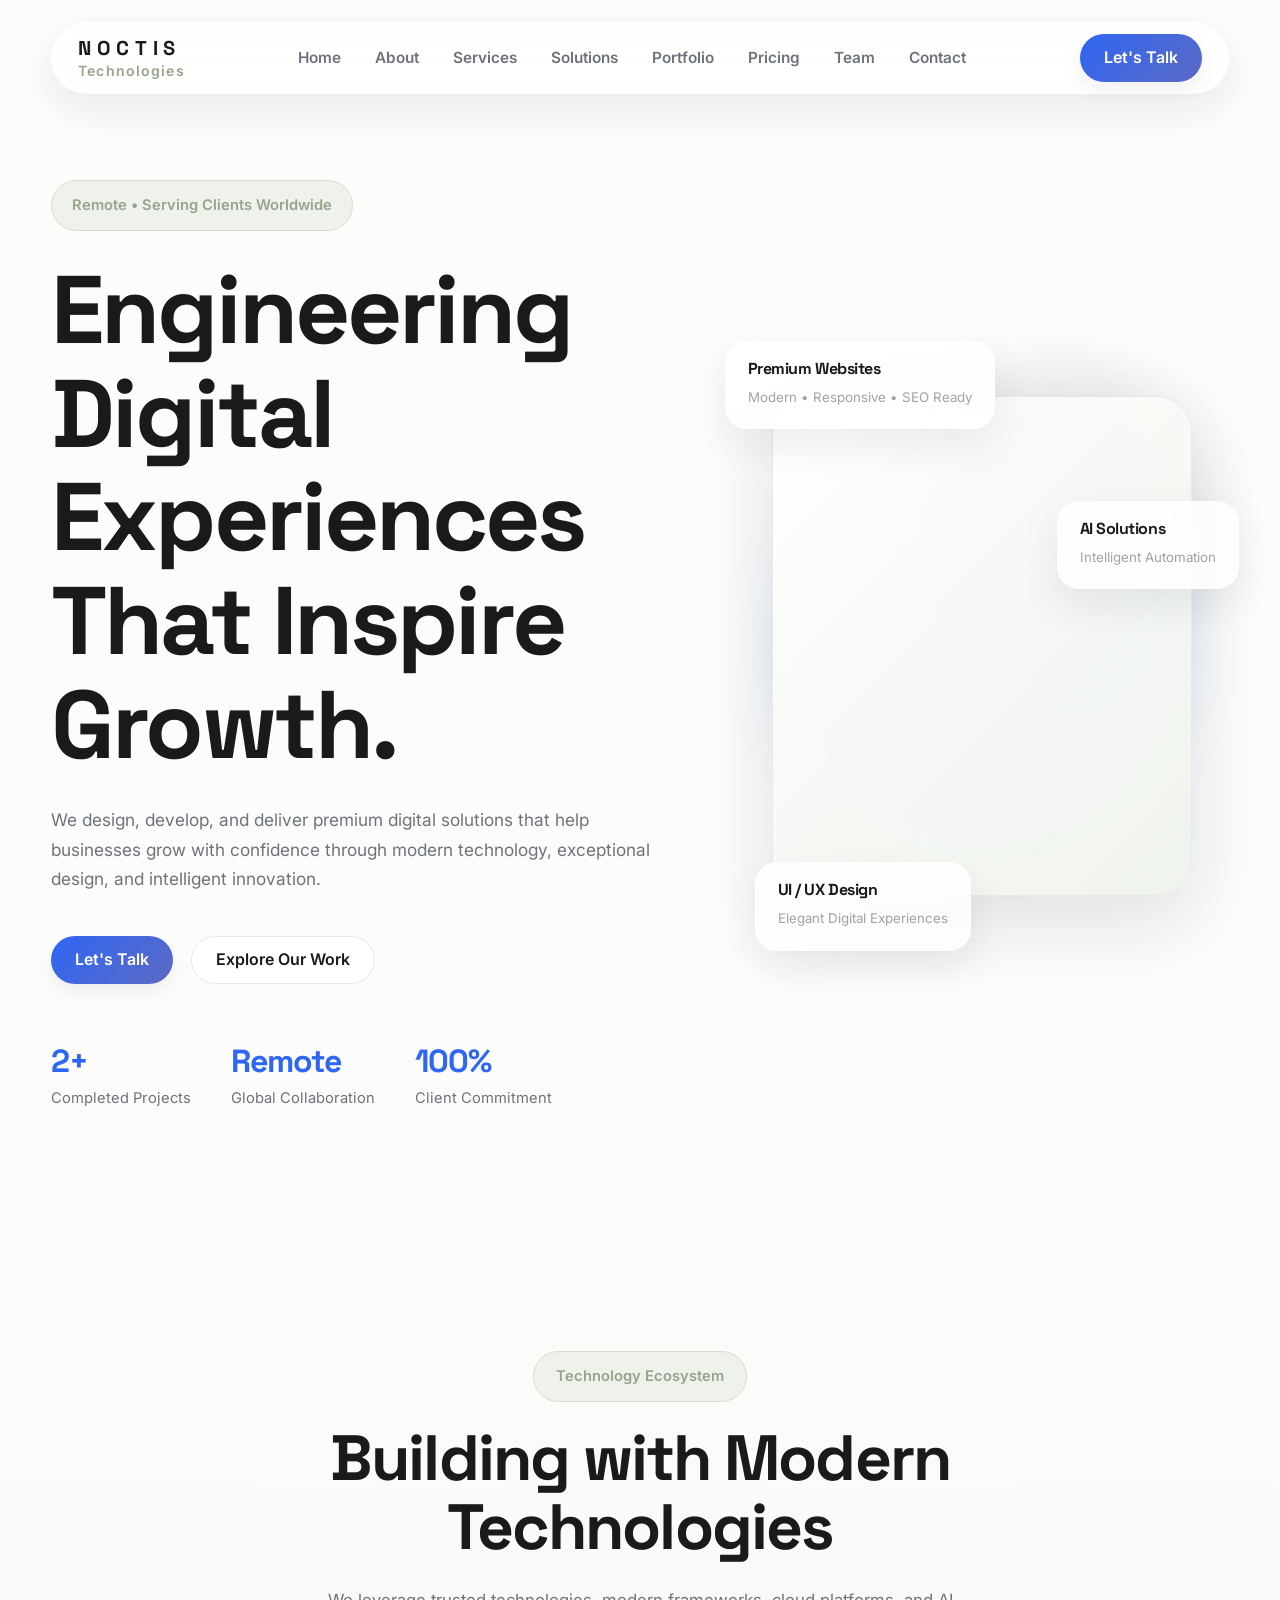
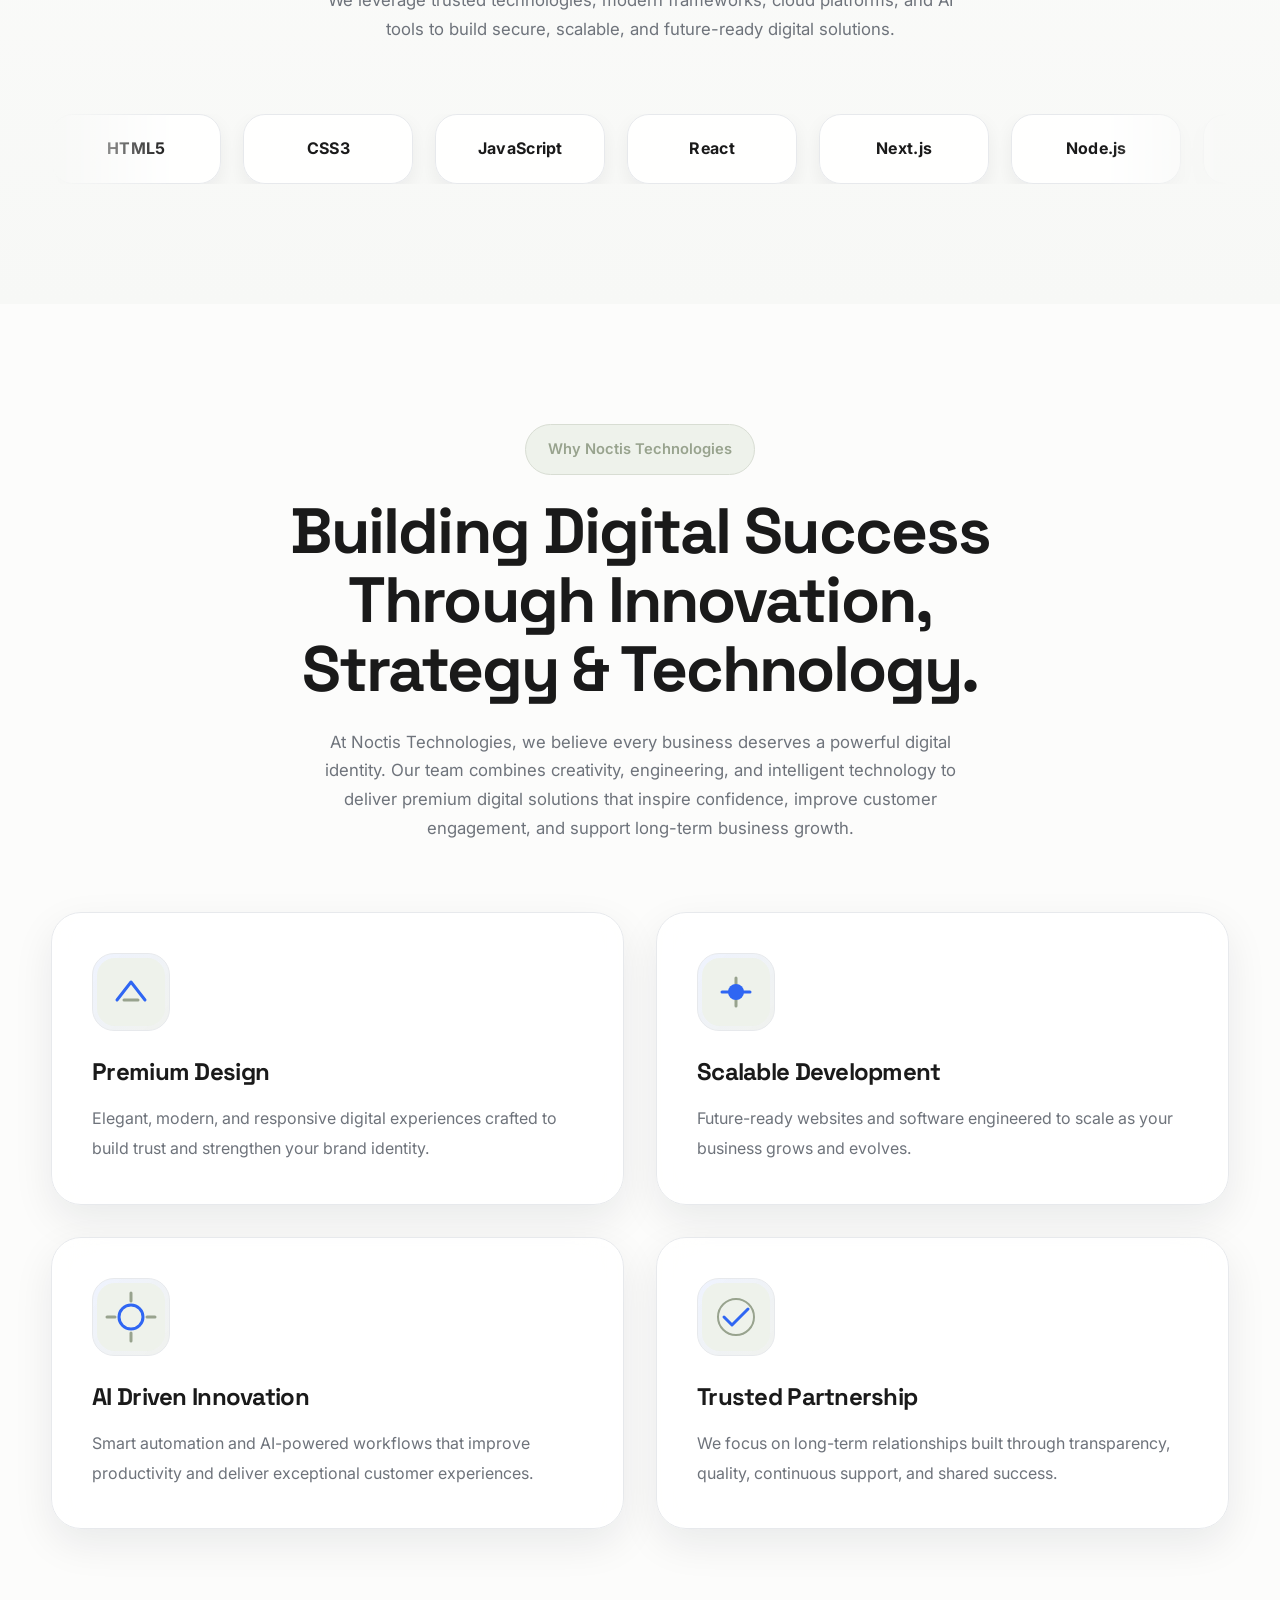
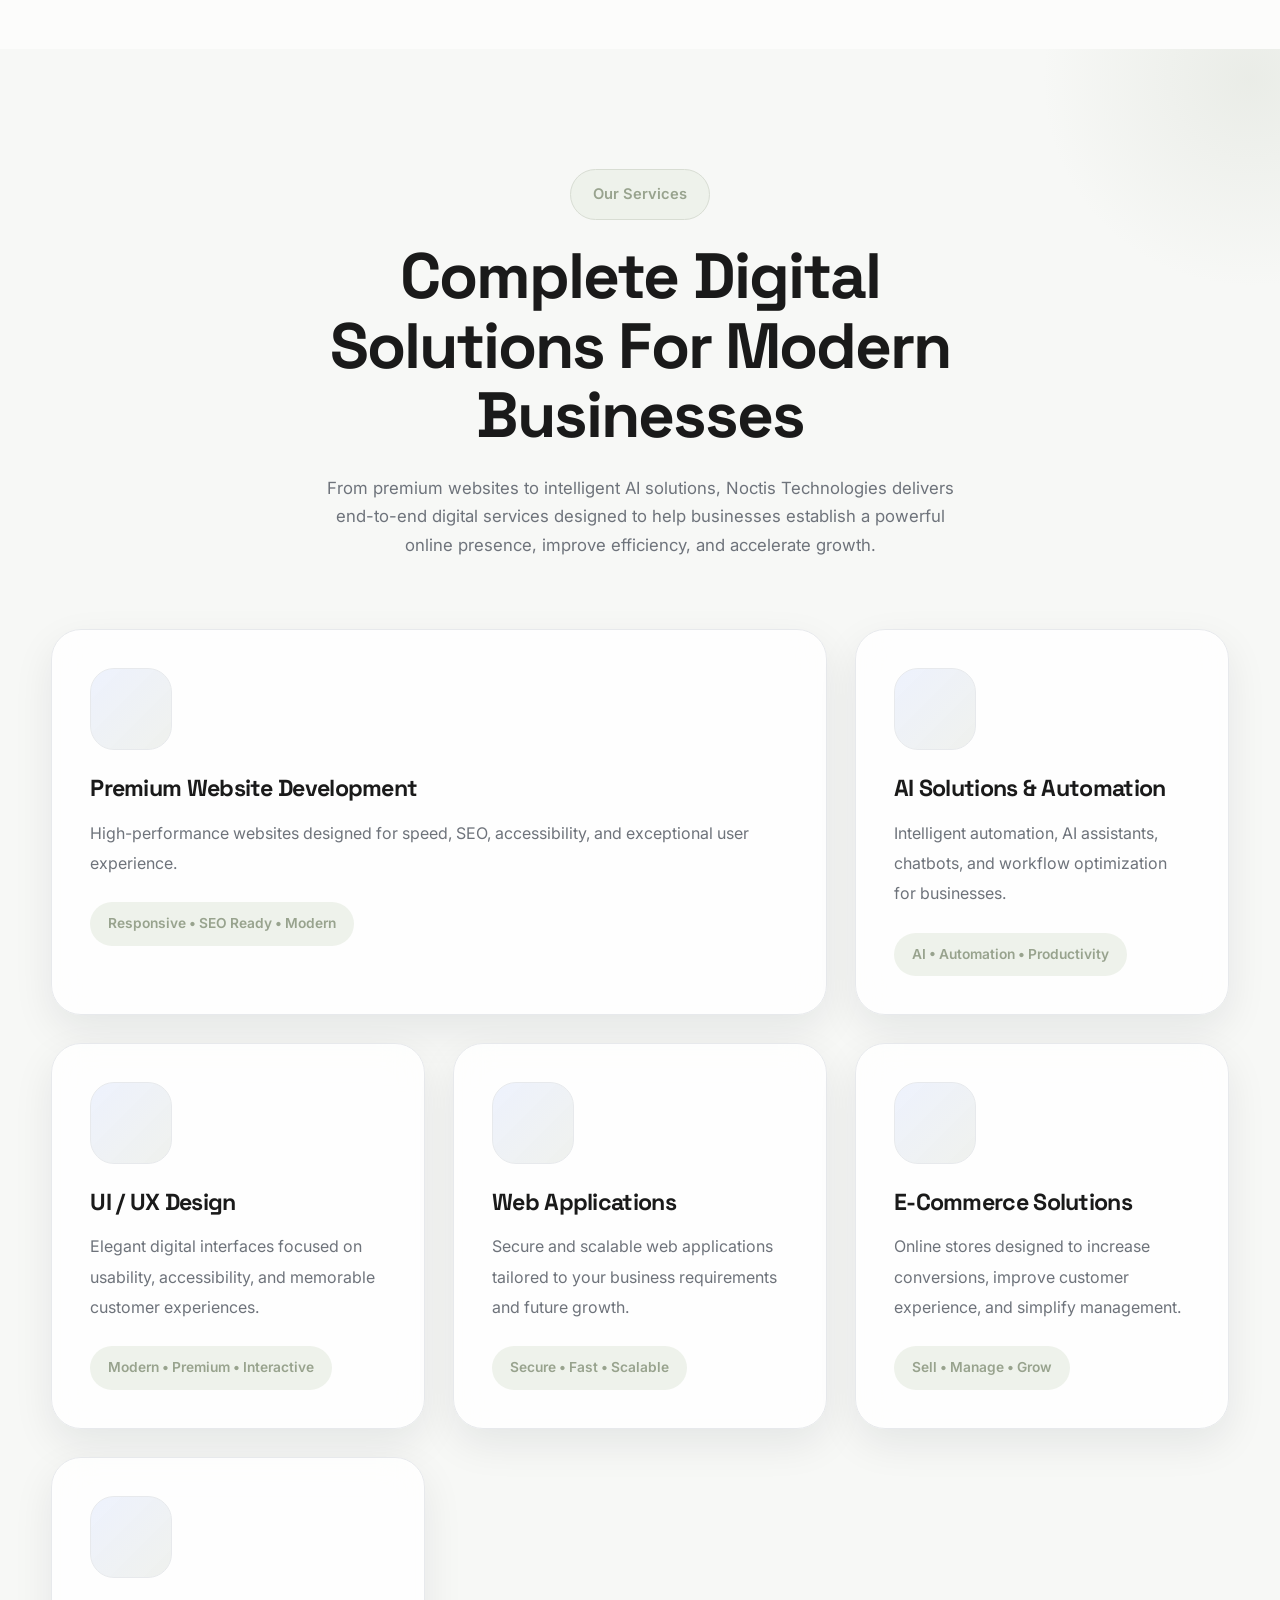
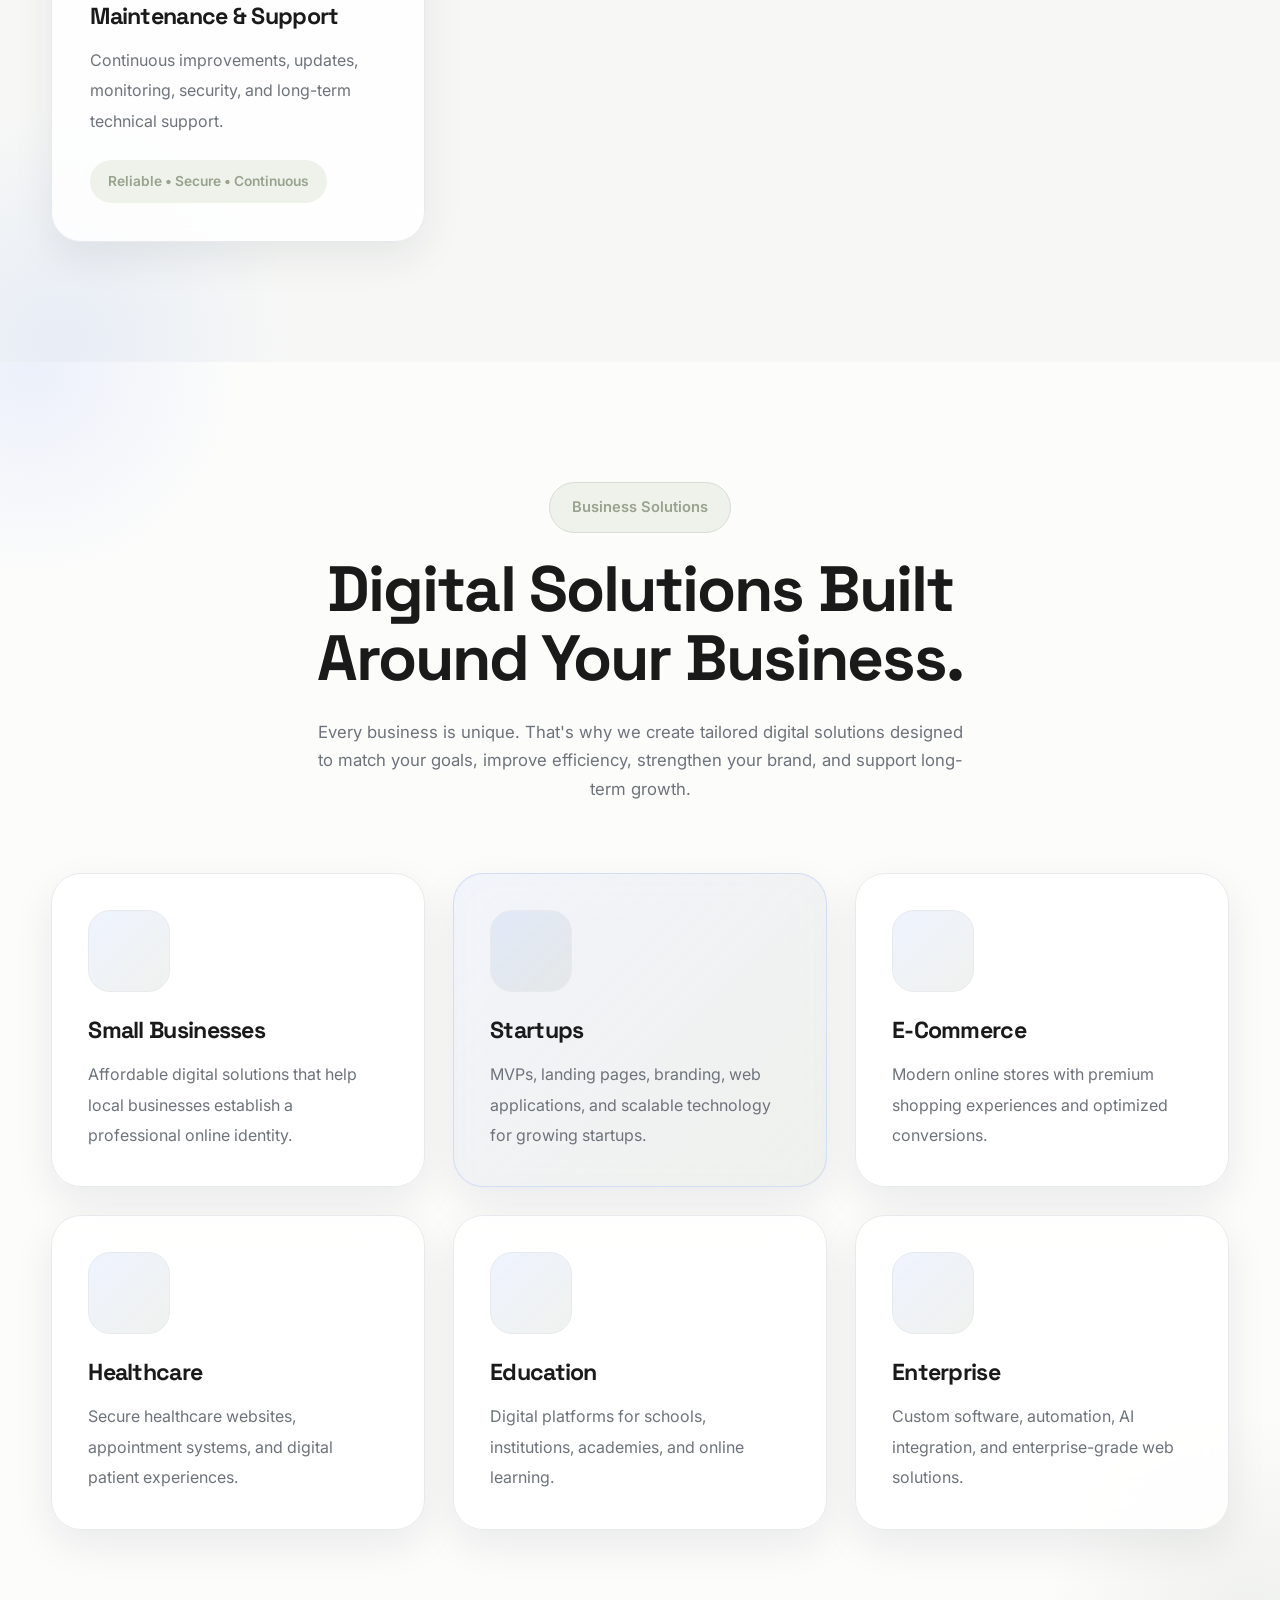
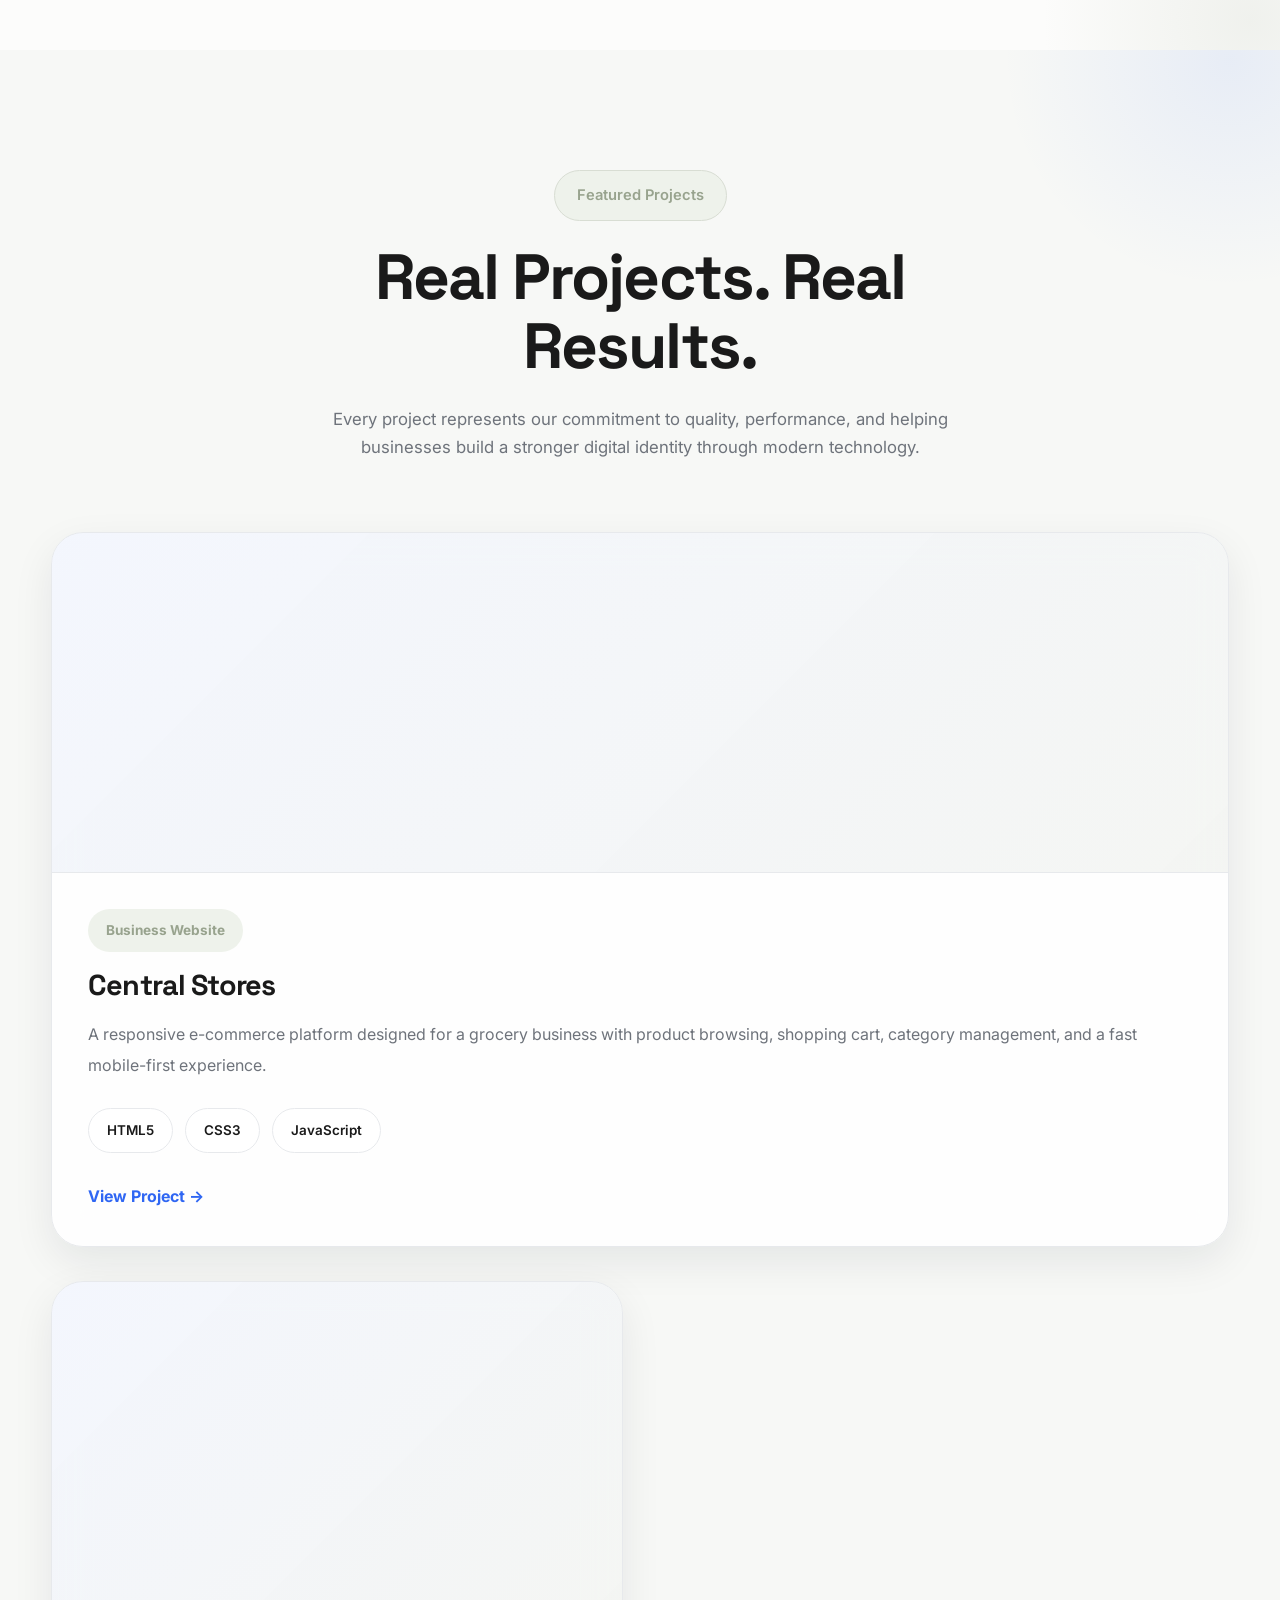
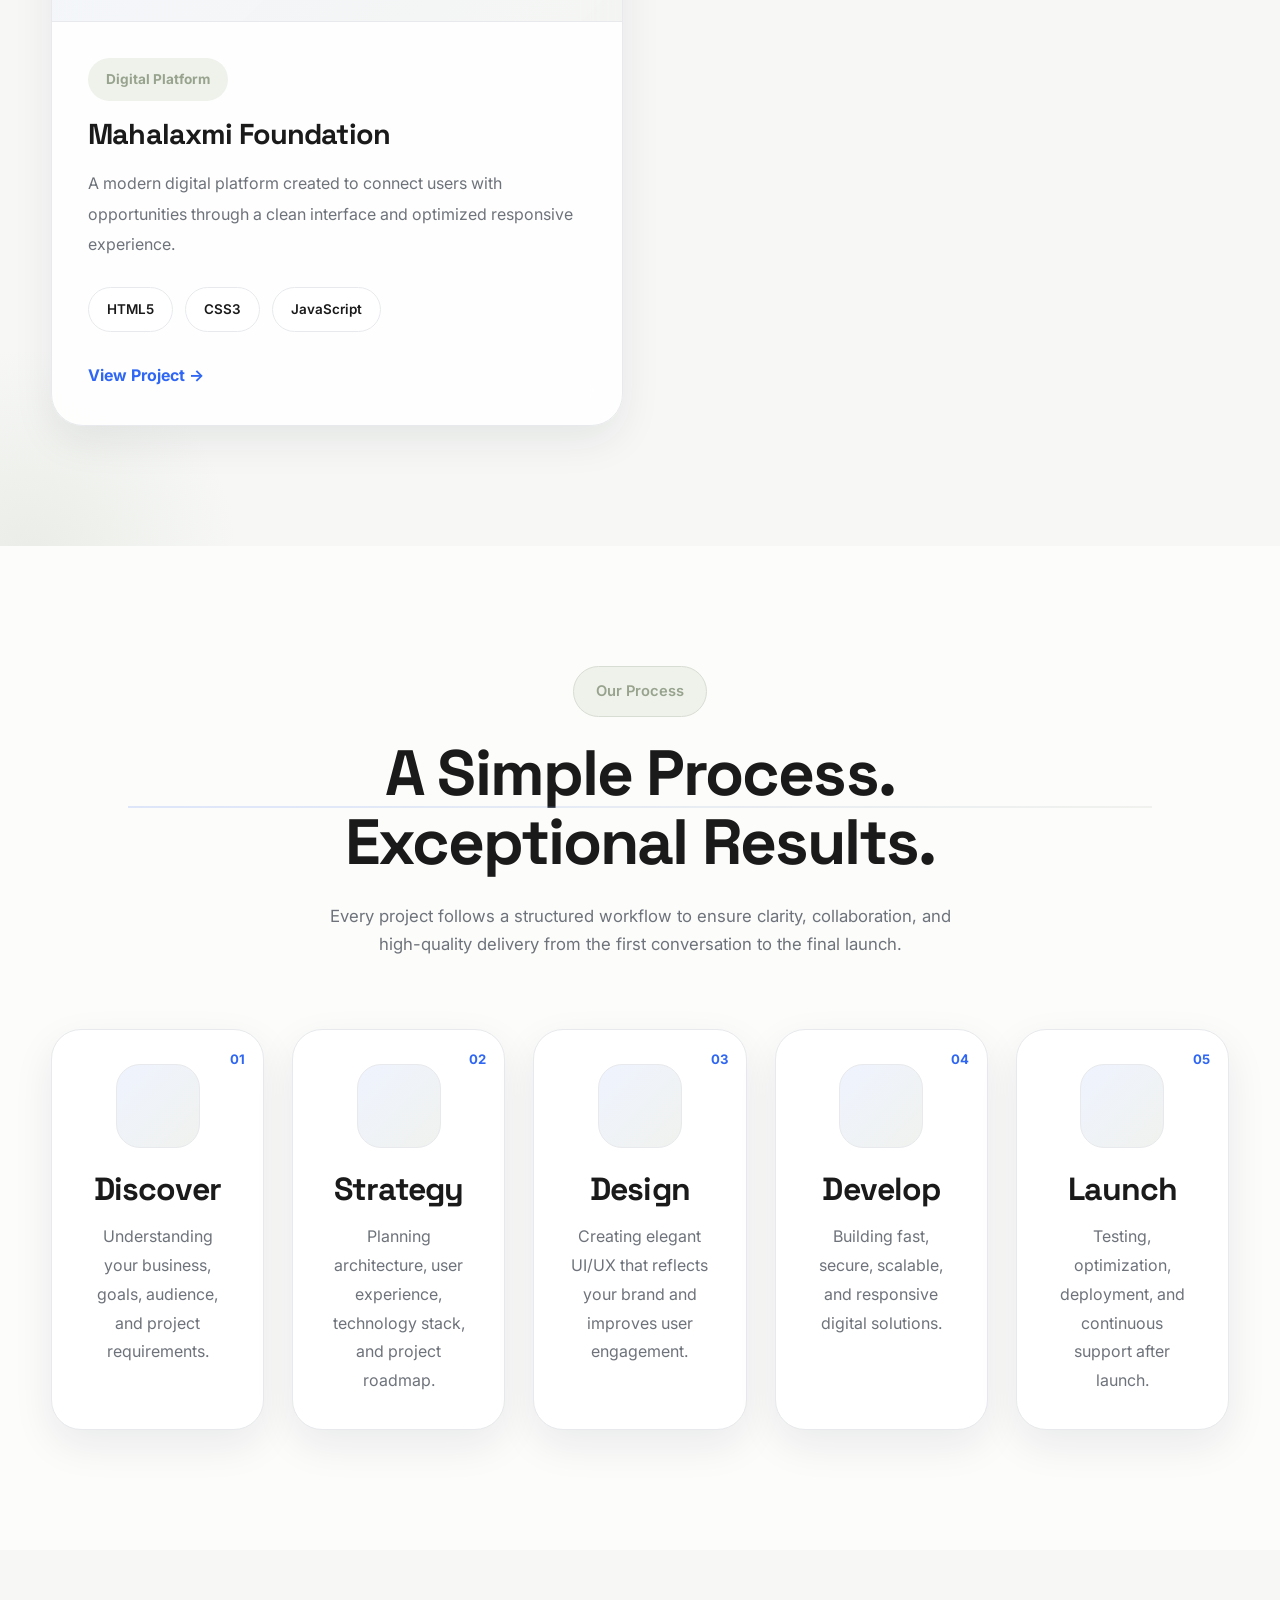
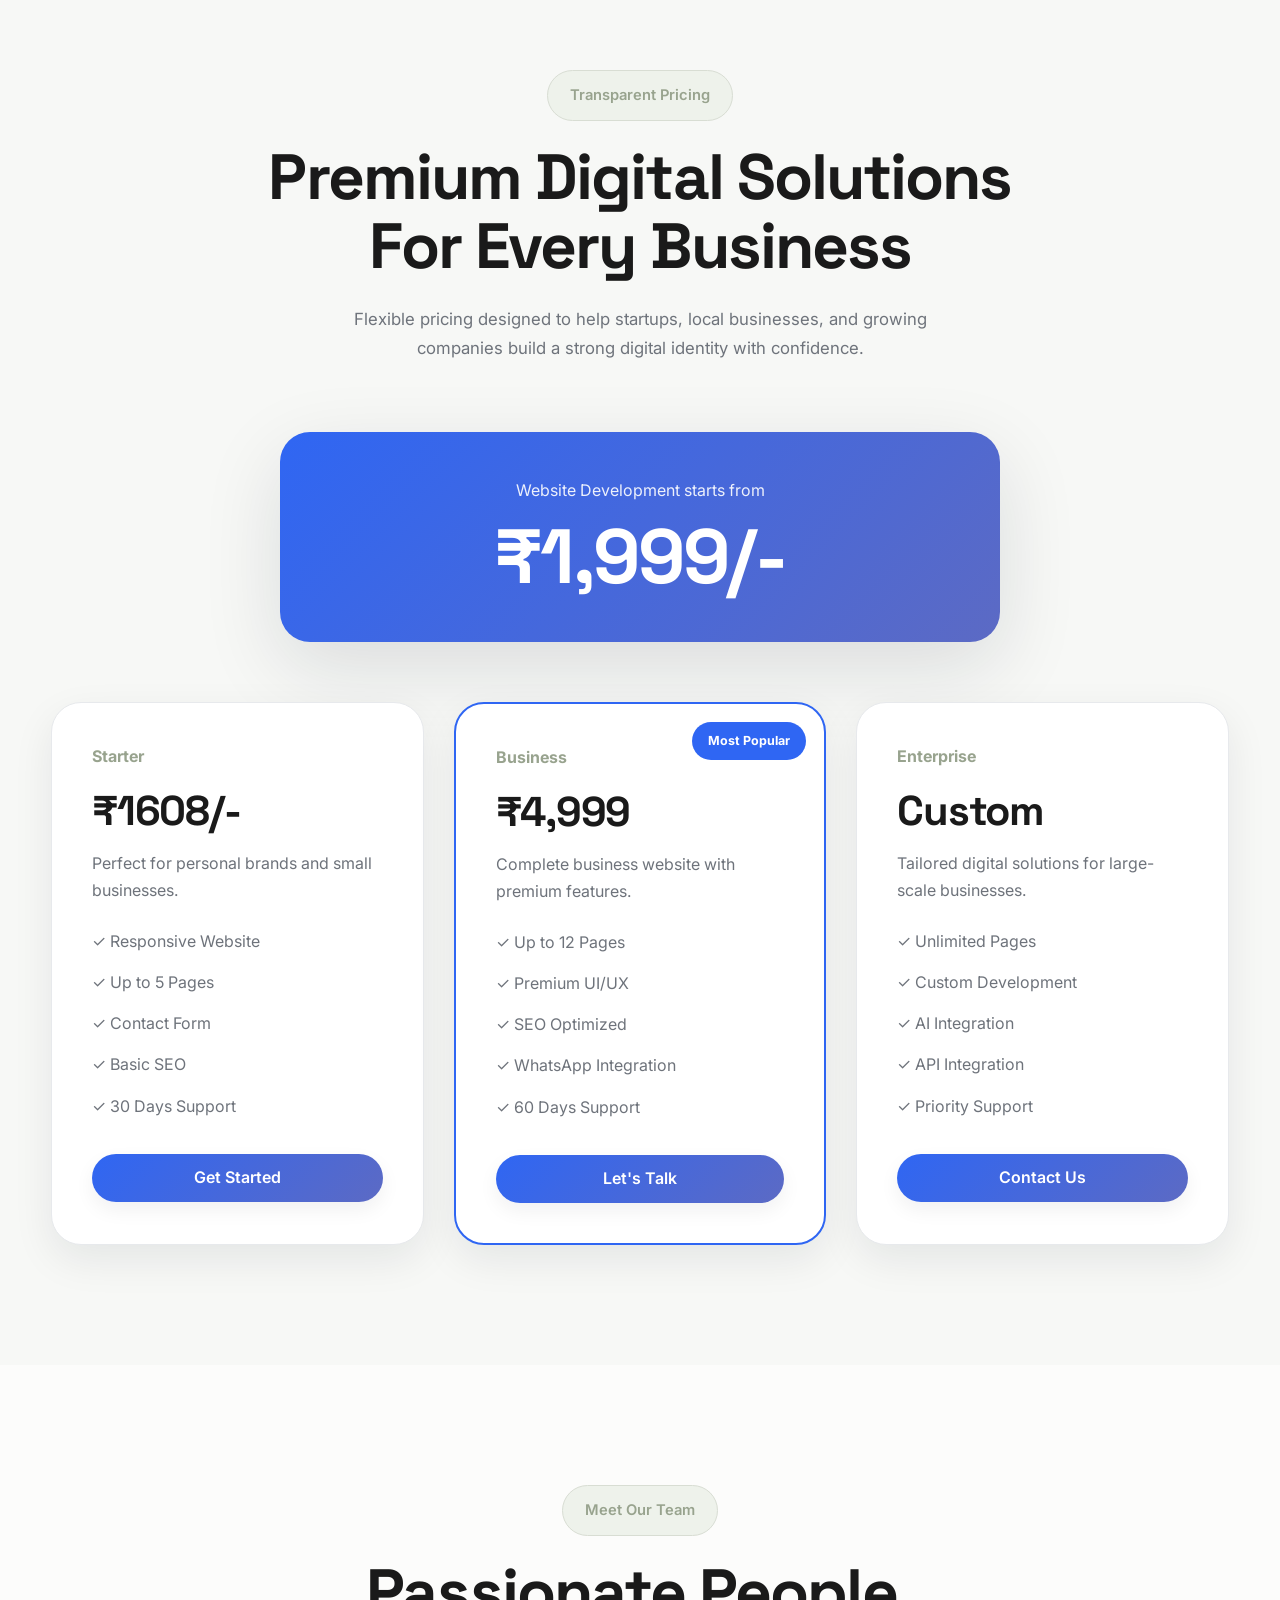
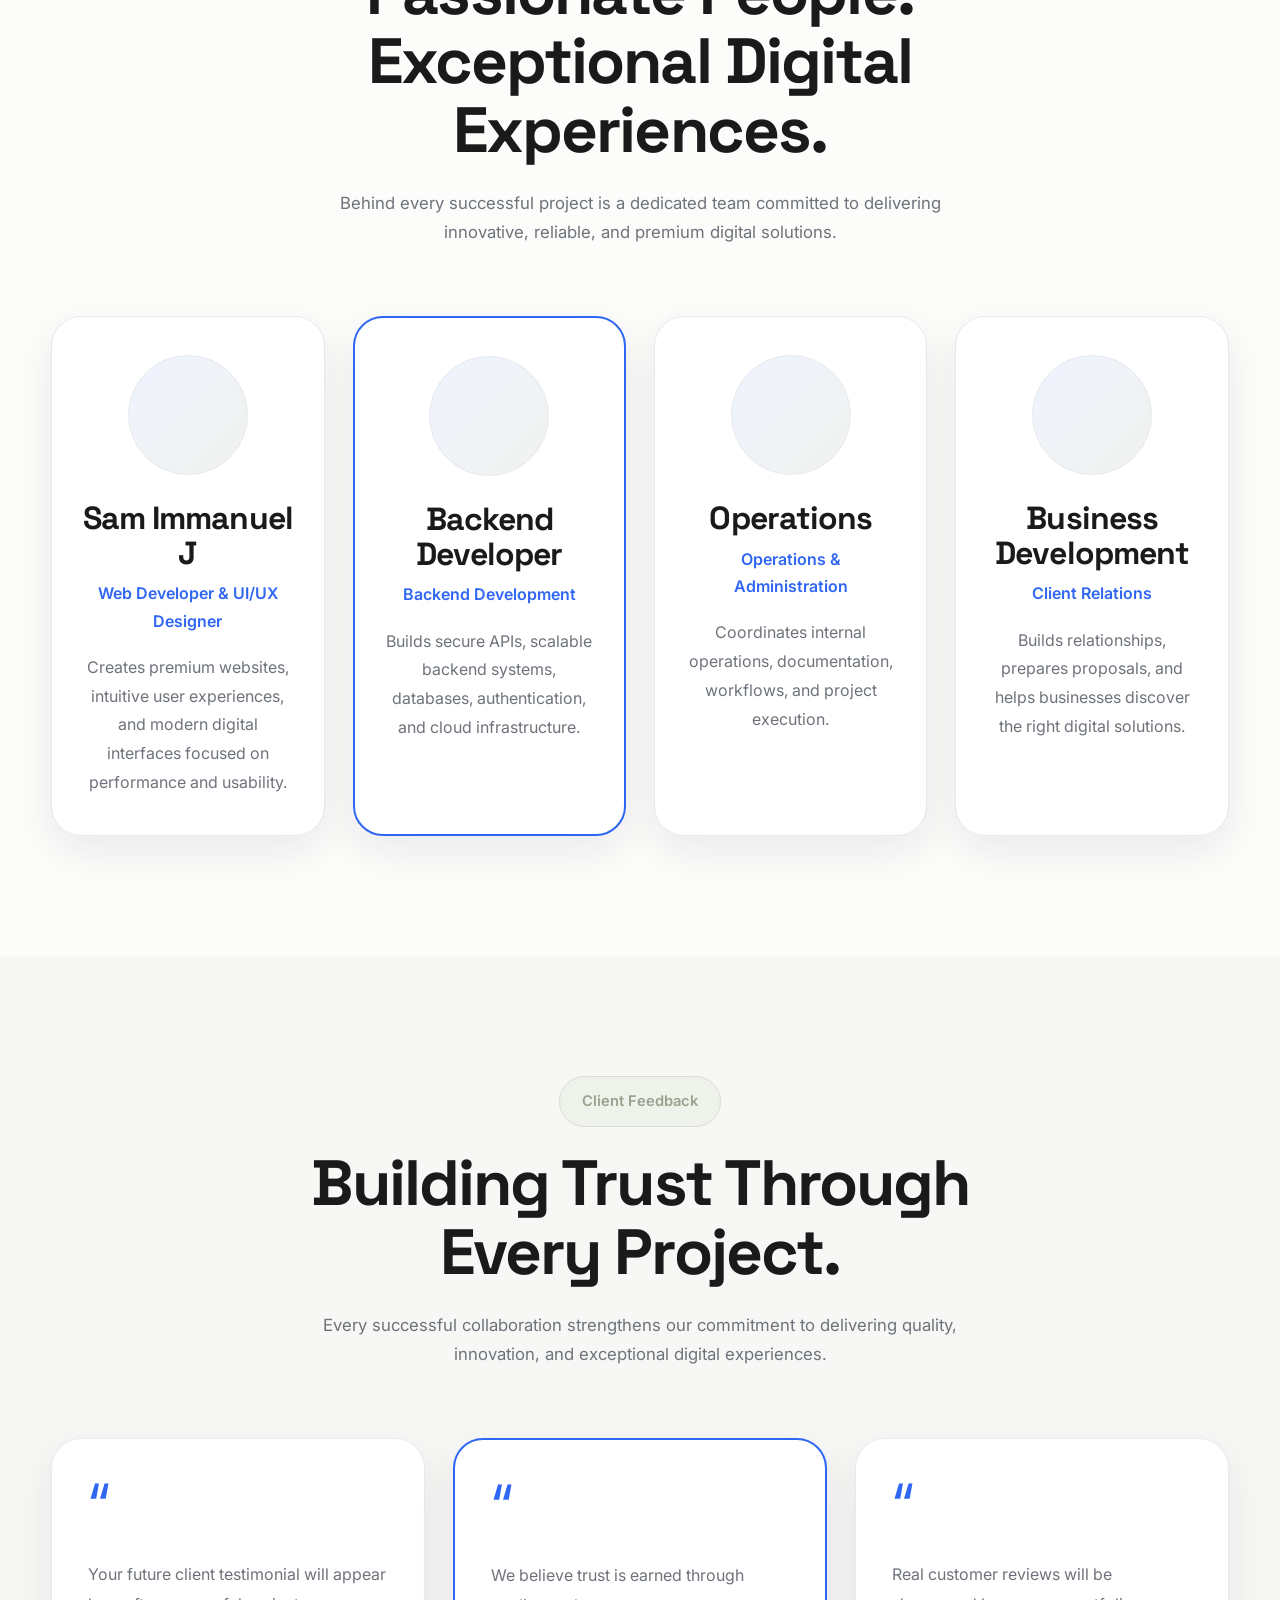
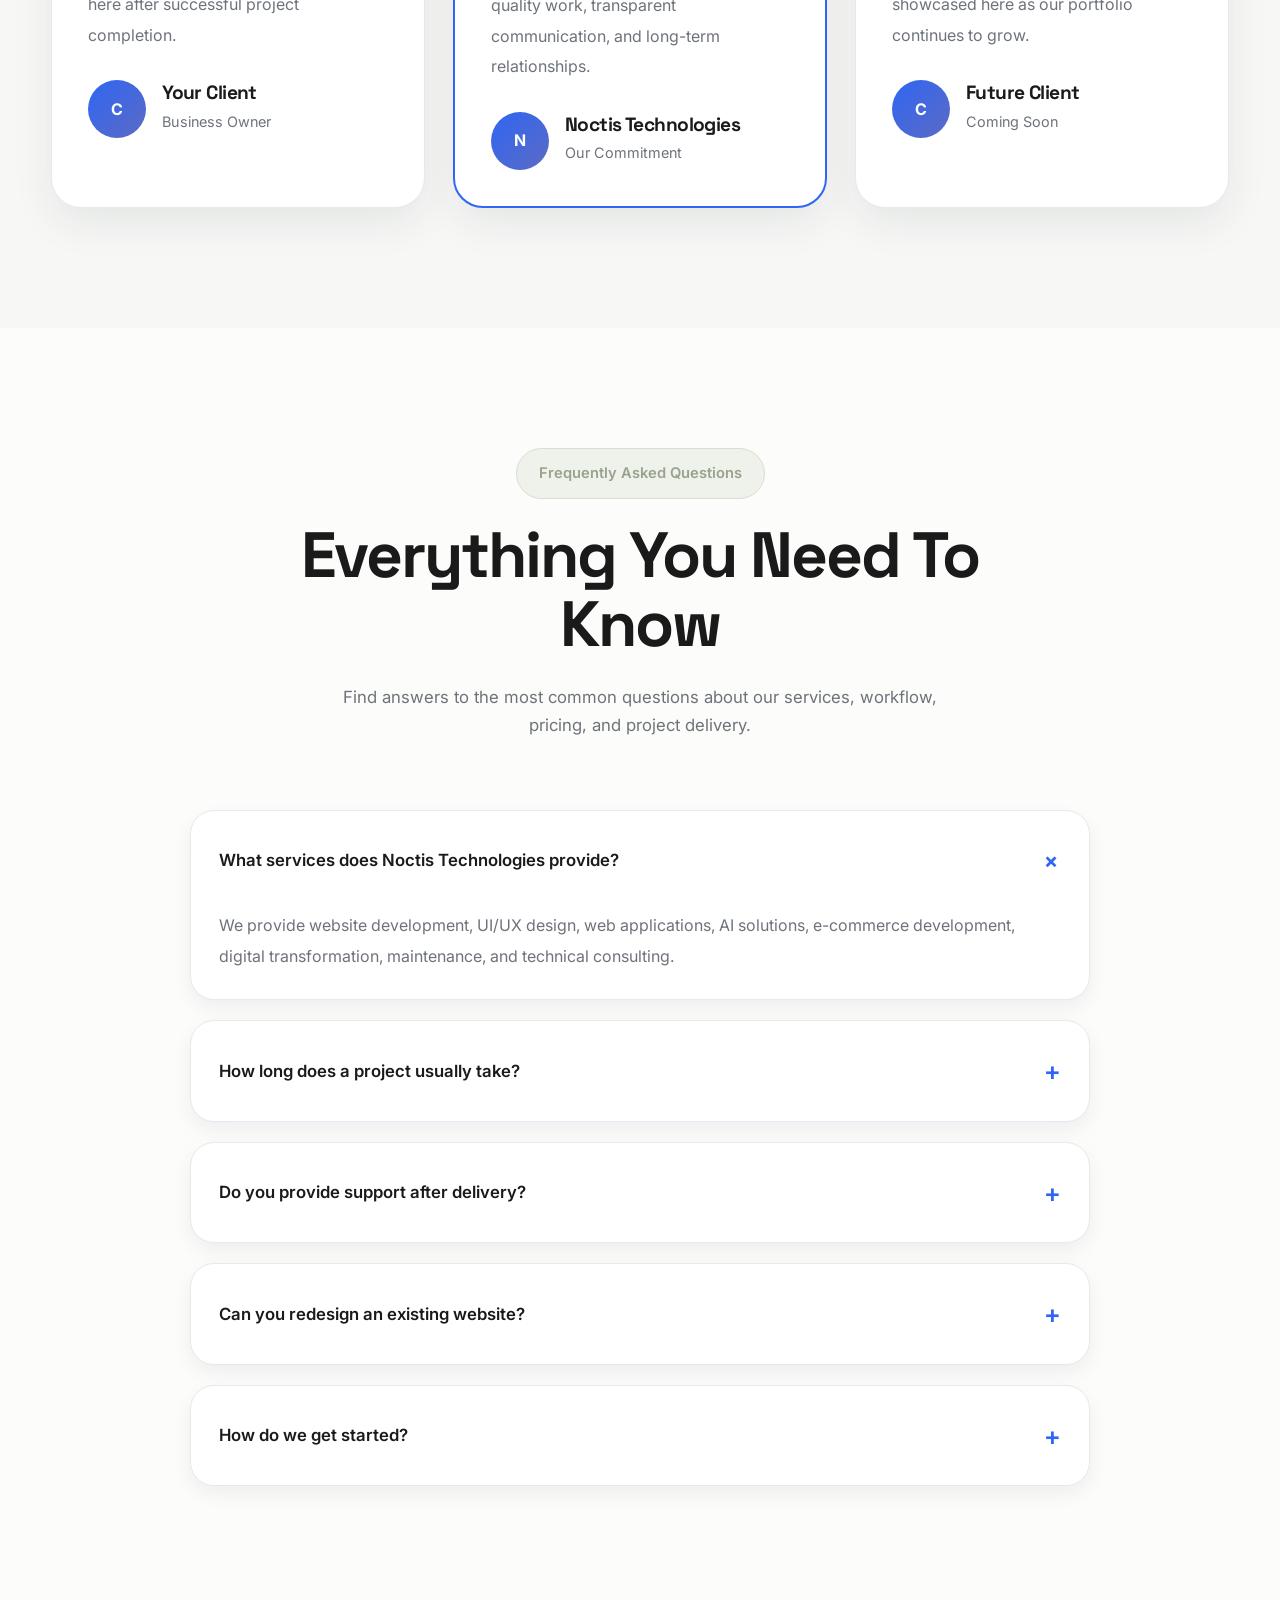
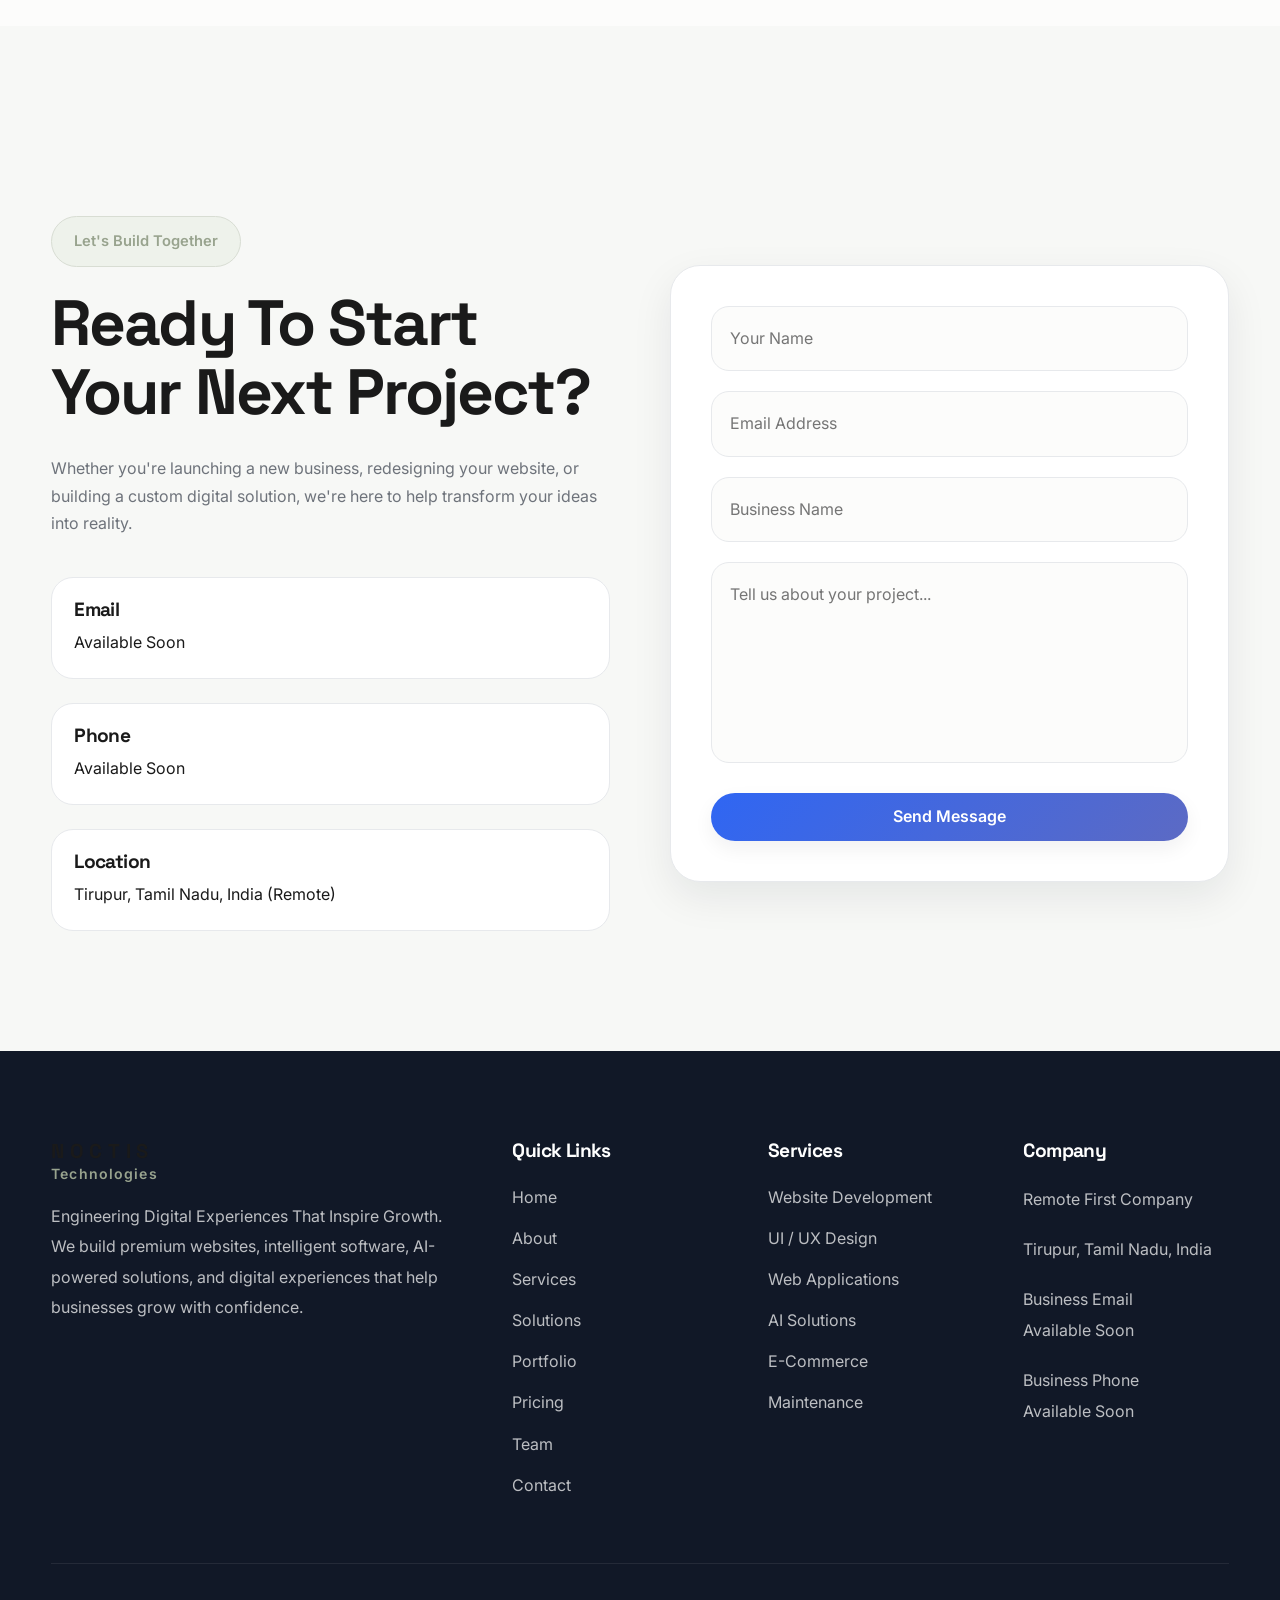
==== commit 46aaaca3: "Update index.html" ====
--- a/index.html
+++ b/index.html
@@ -5172,7 +5172,11 @@
 
                 </span>
 
-                <h3>₹1,999</h3>
+                <h3>
+
+    ₹<span class="counter" data-target="1999">0</span>/-
+
+                </h3>
 
                 <p>
 
@@ -6041,4 +6045,4 @@
 
 </body>
 
-</html>+</html>
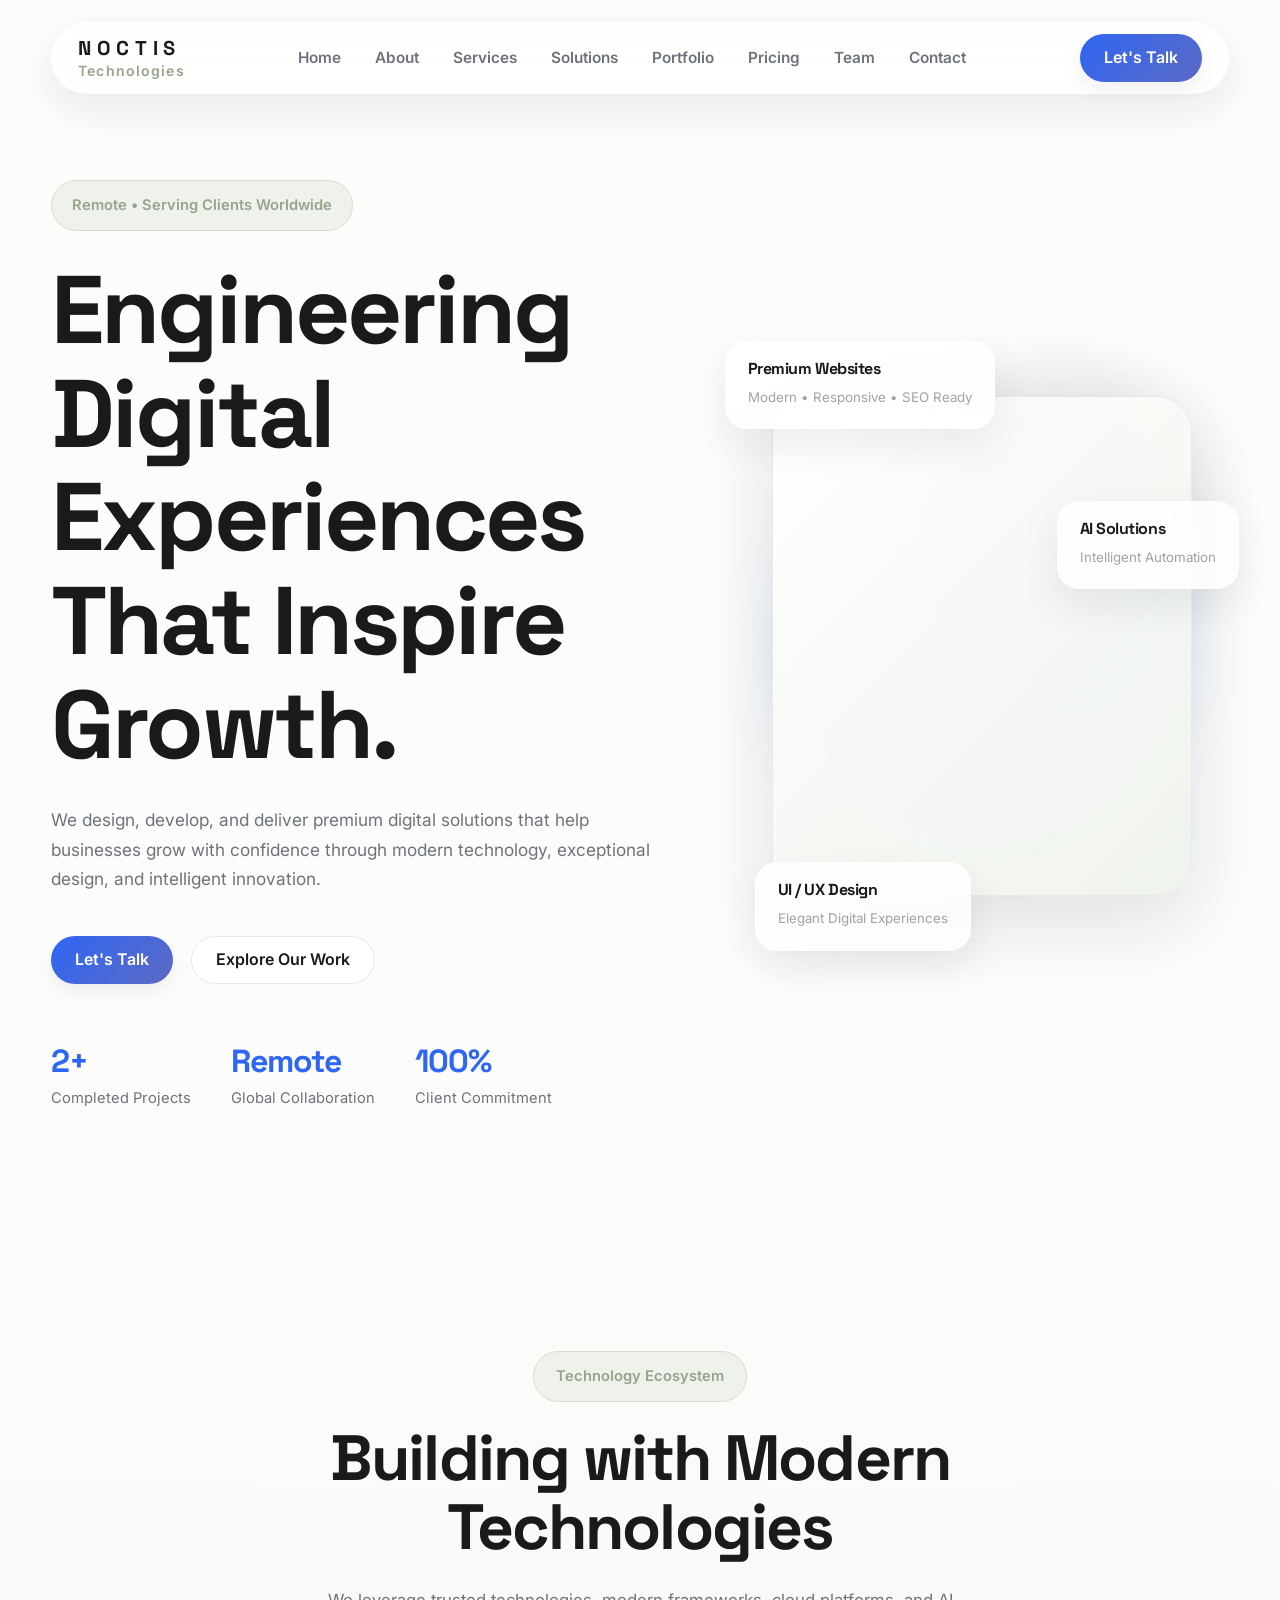
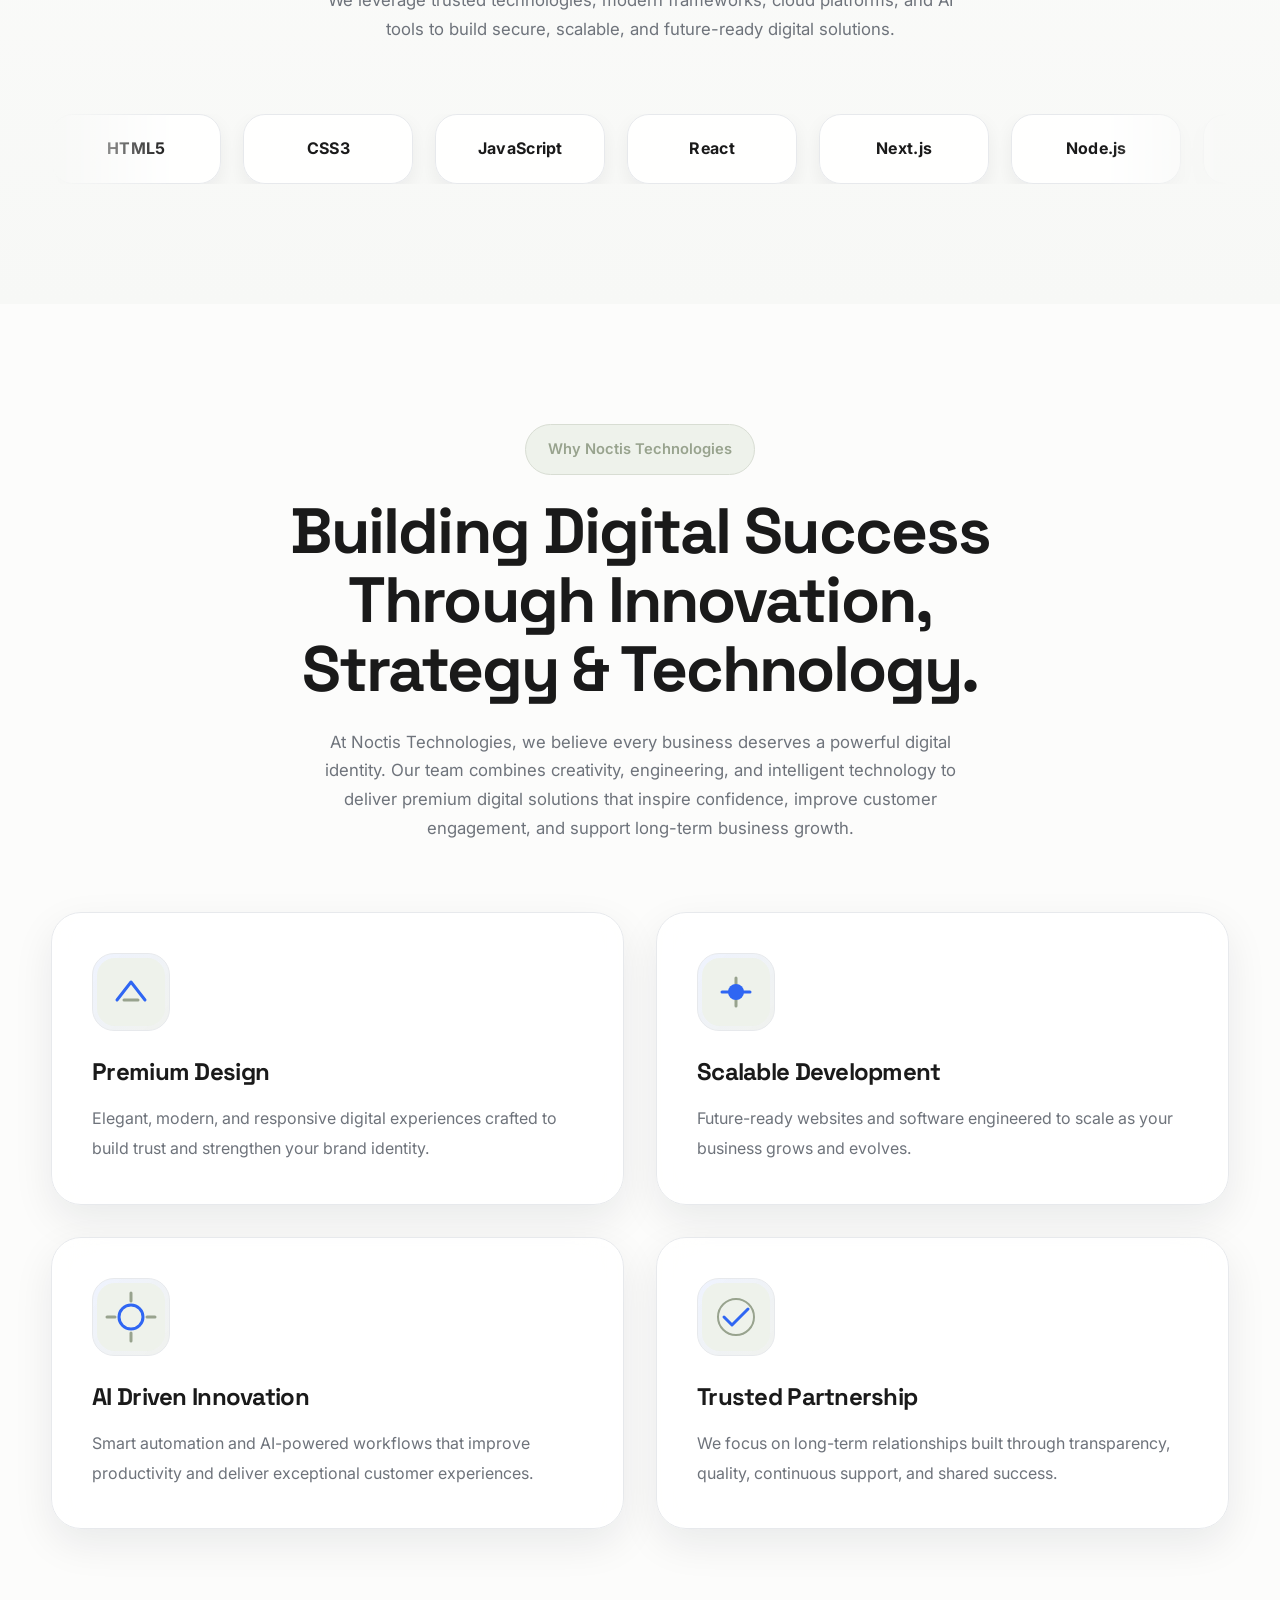
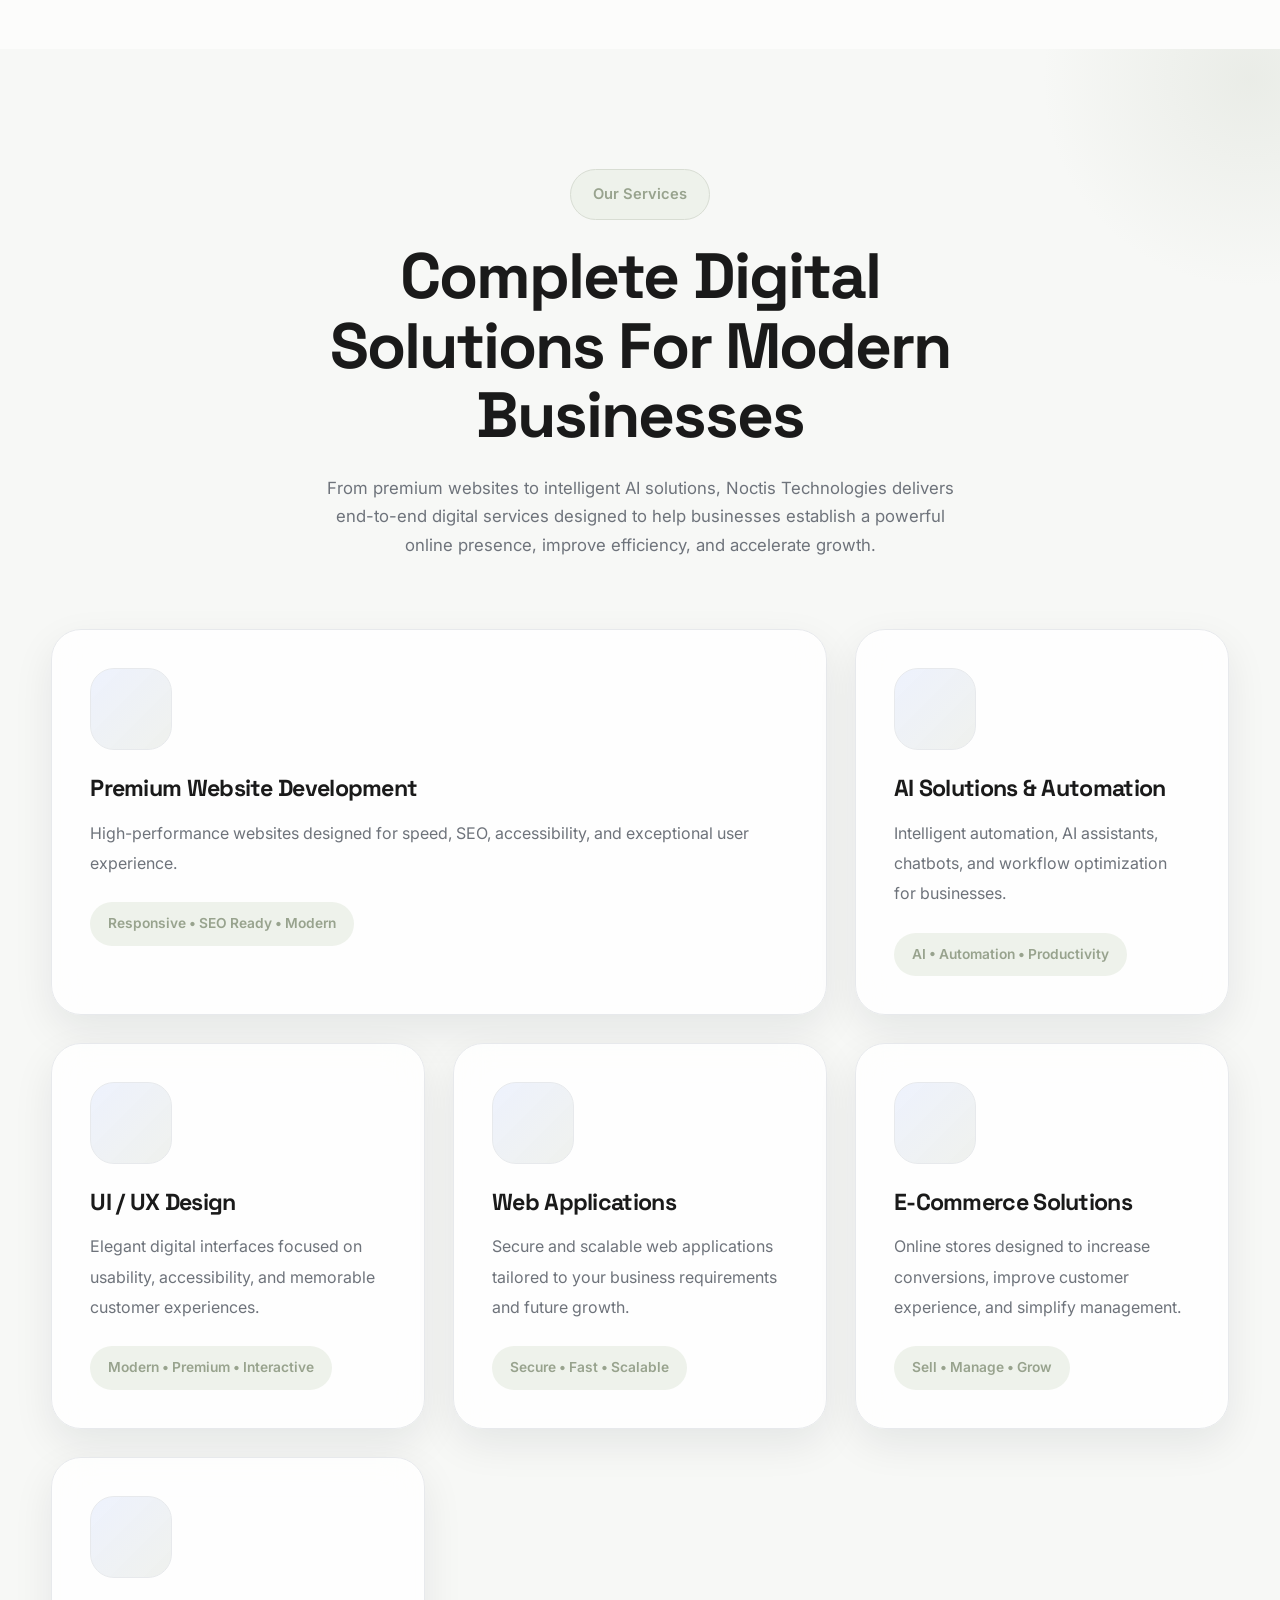
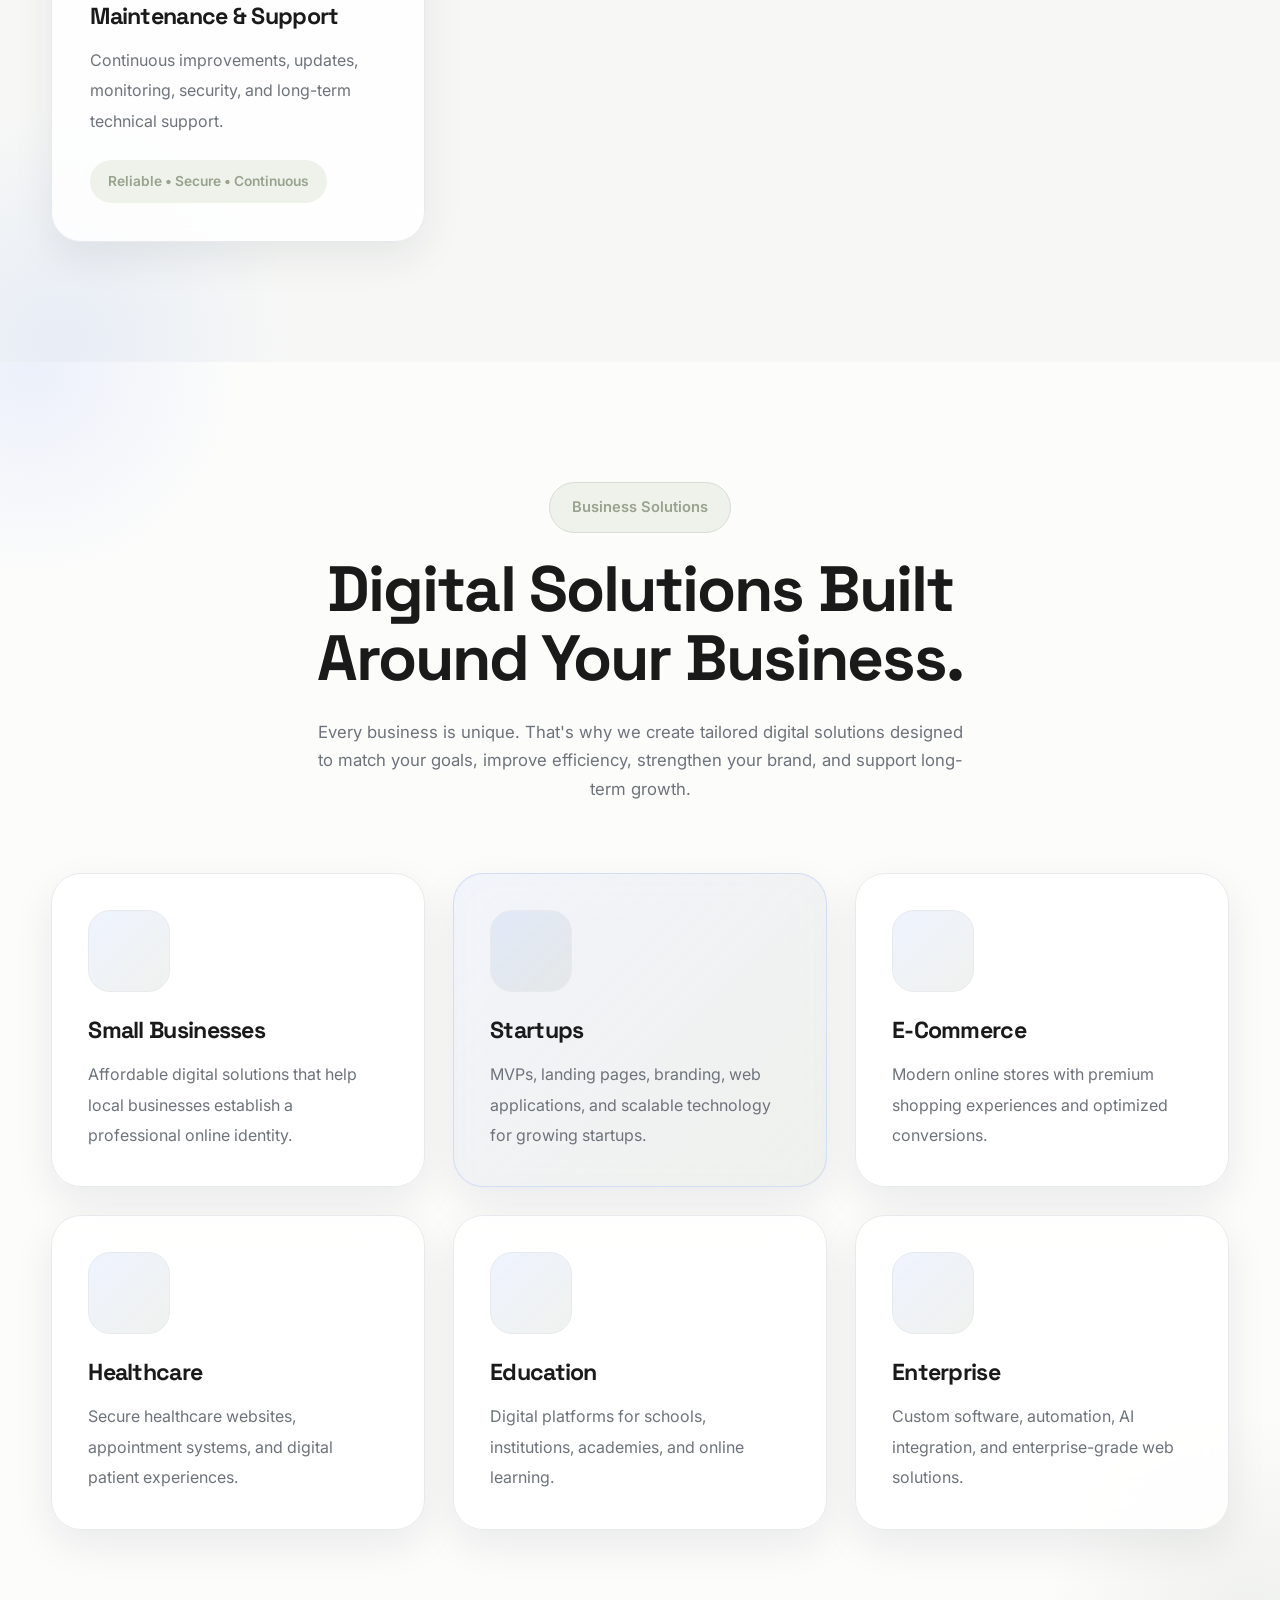
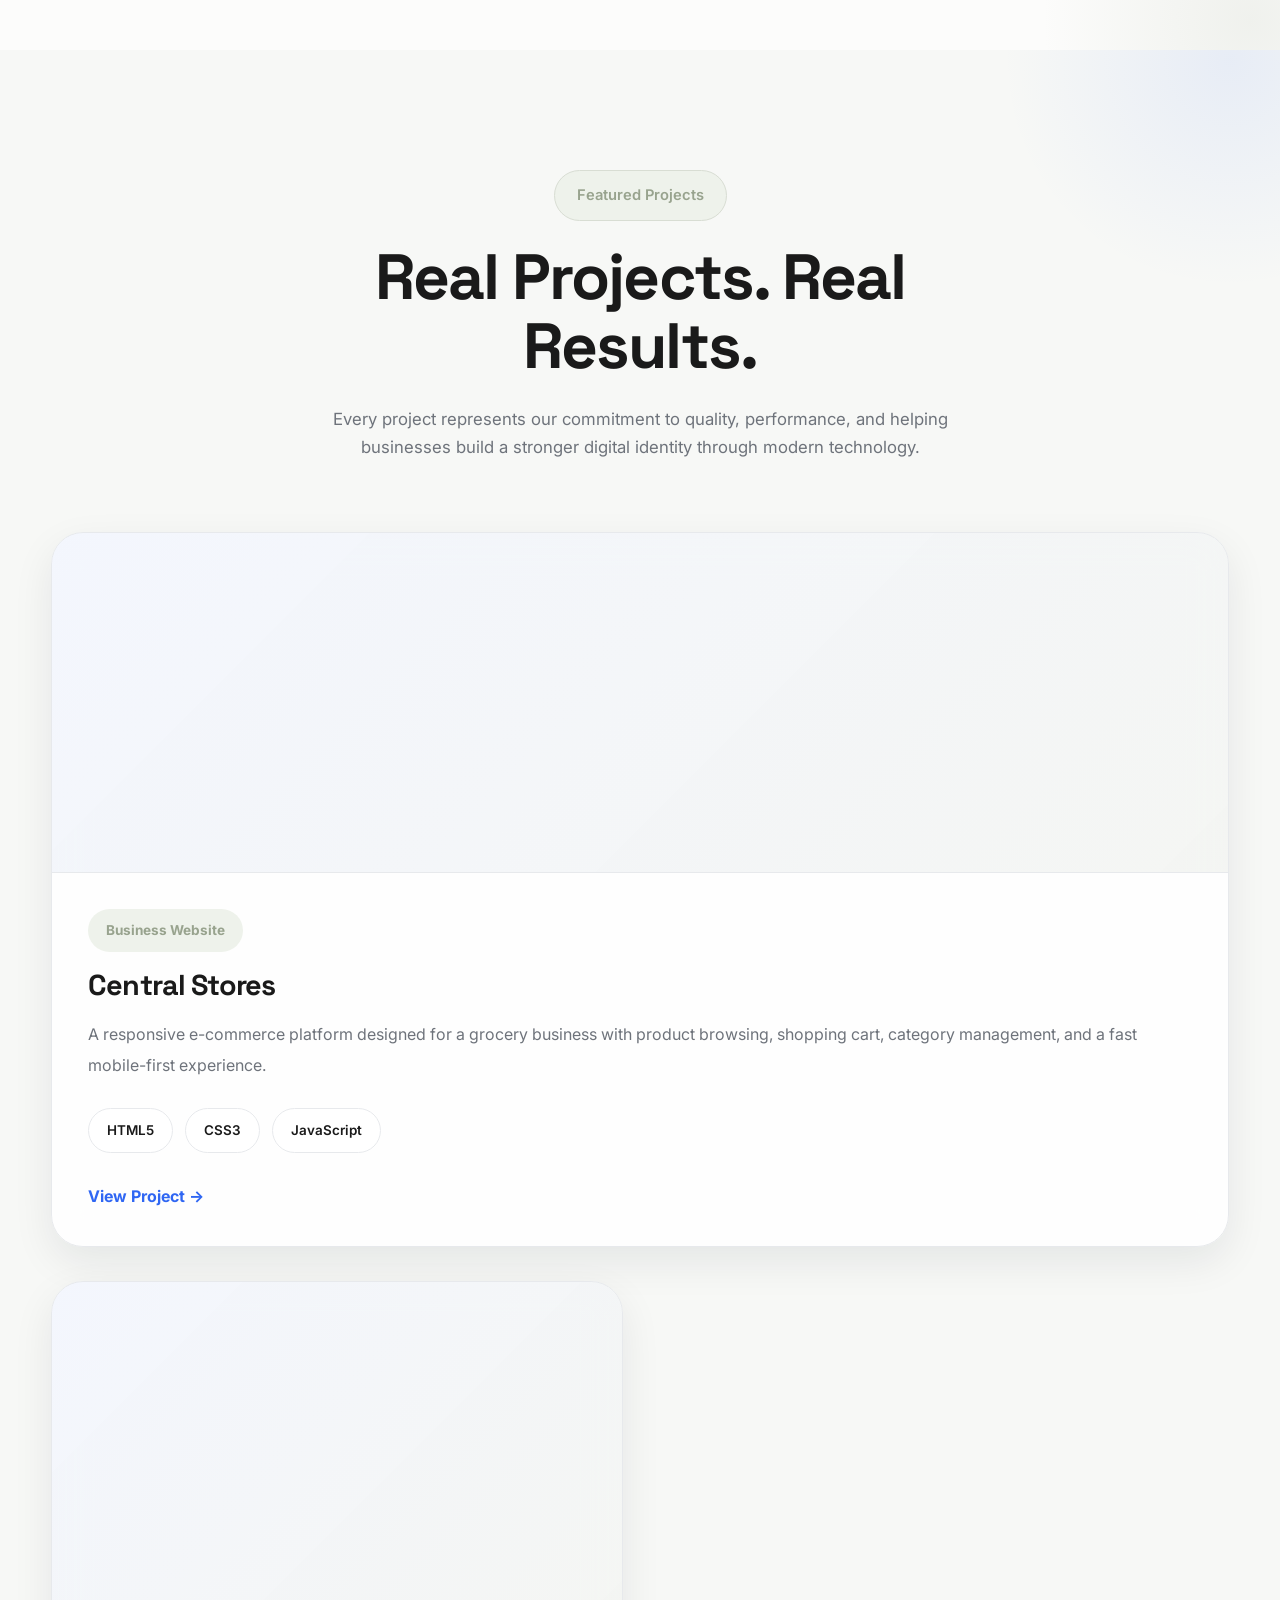
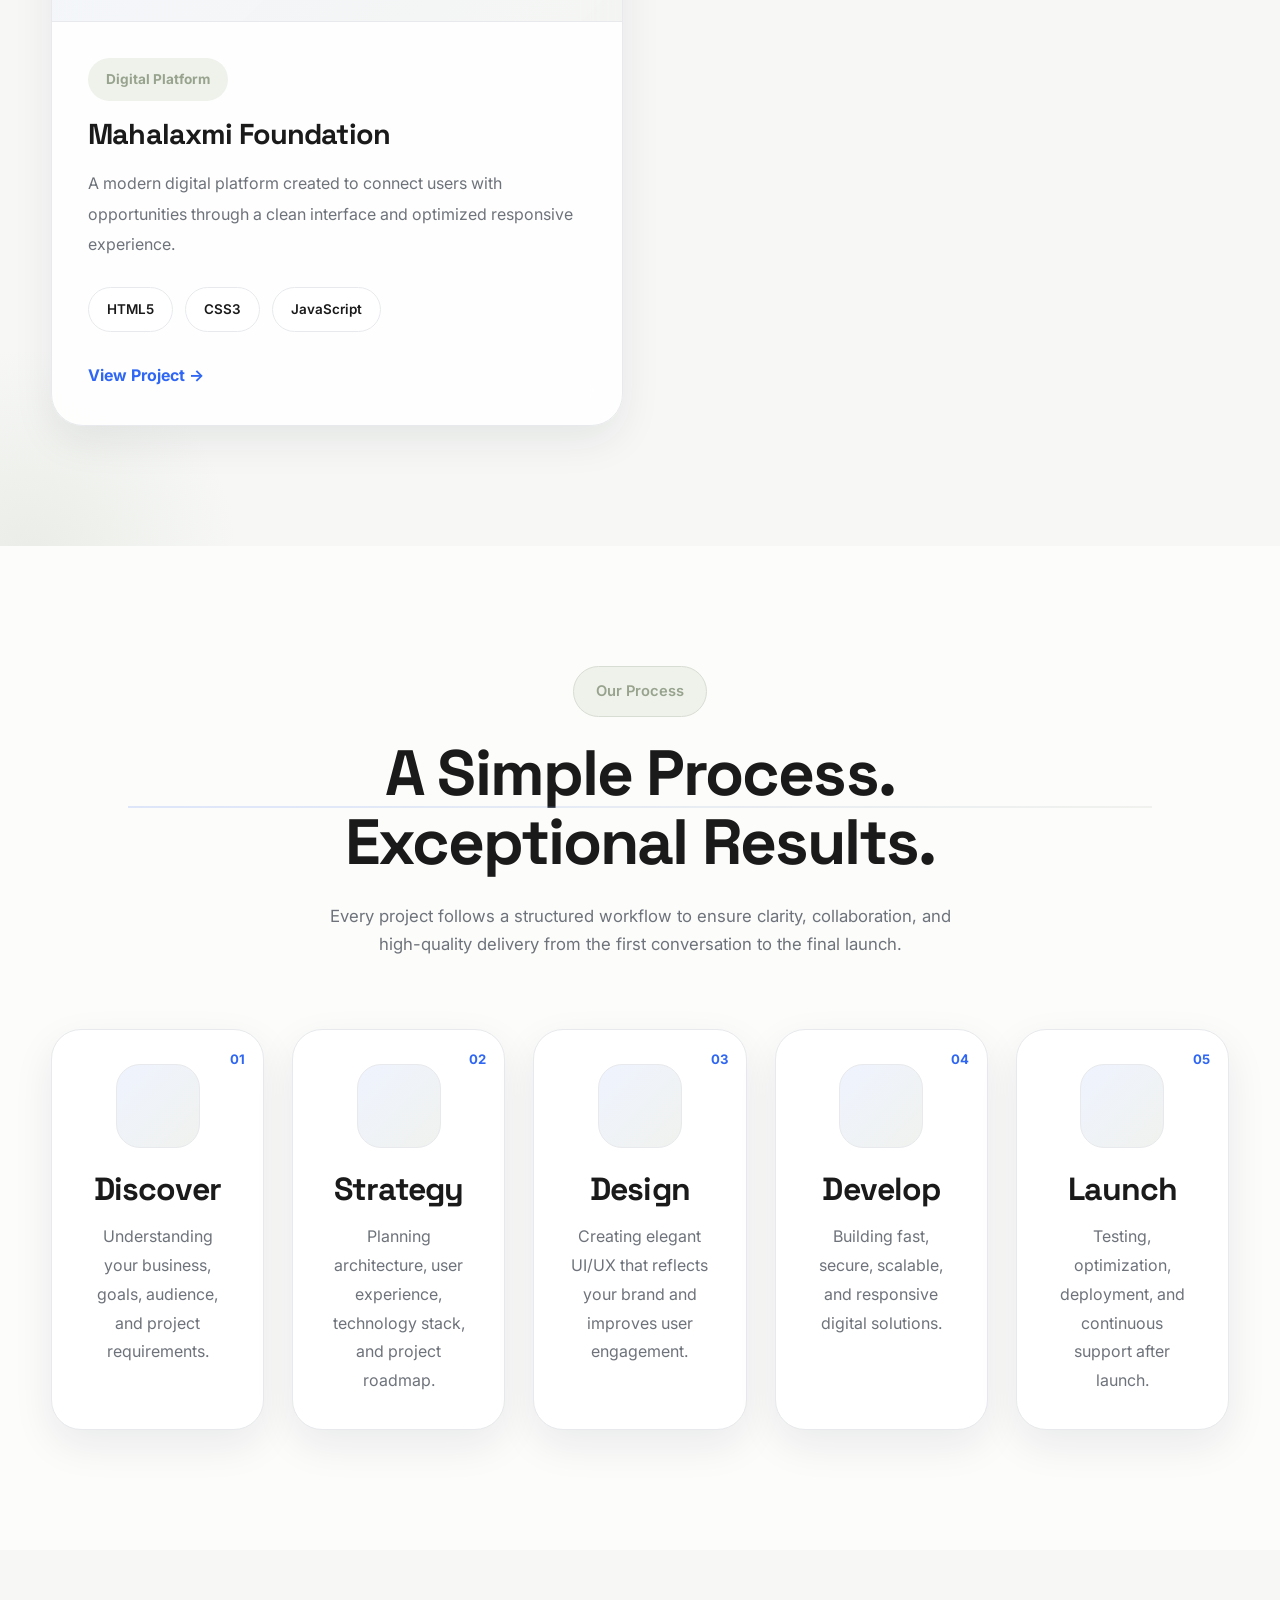
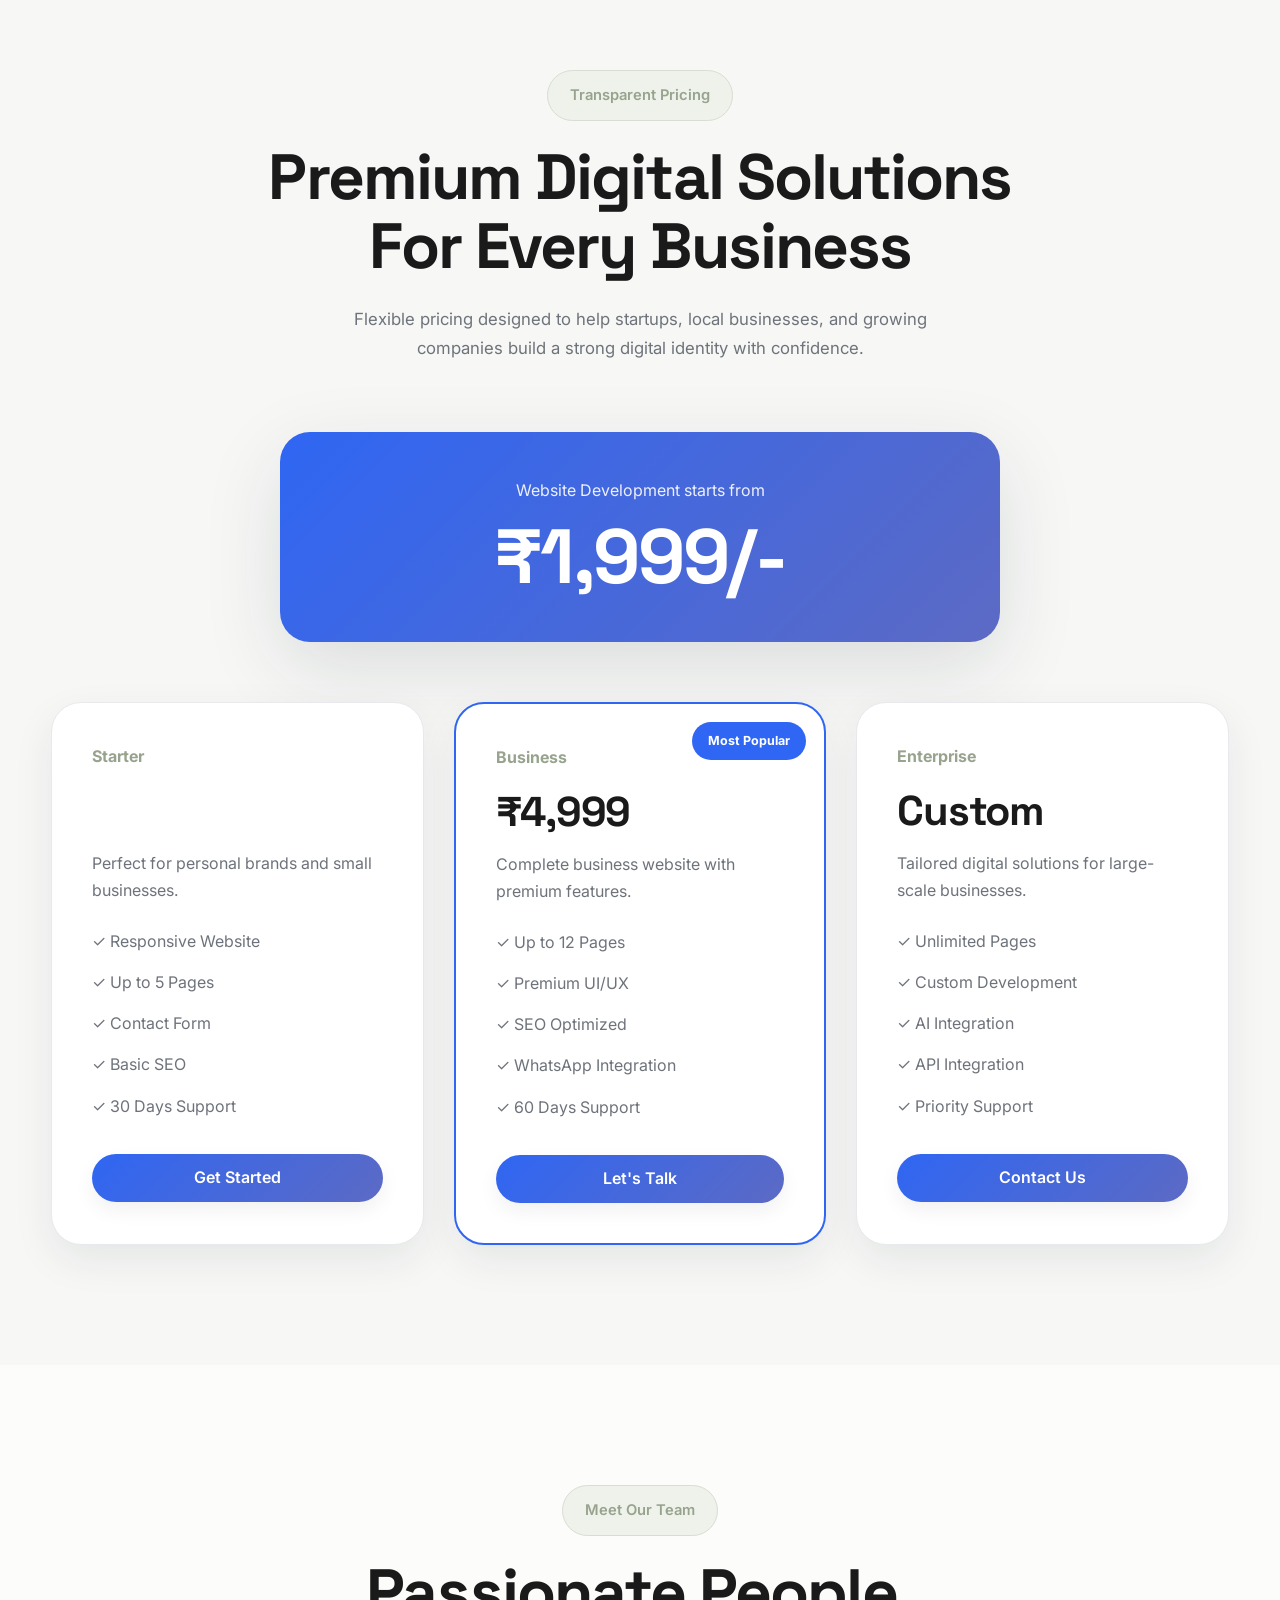
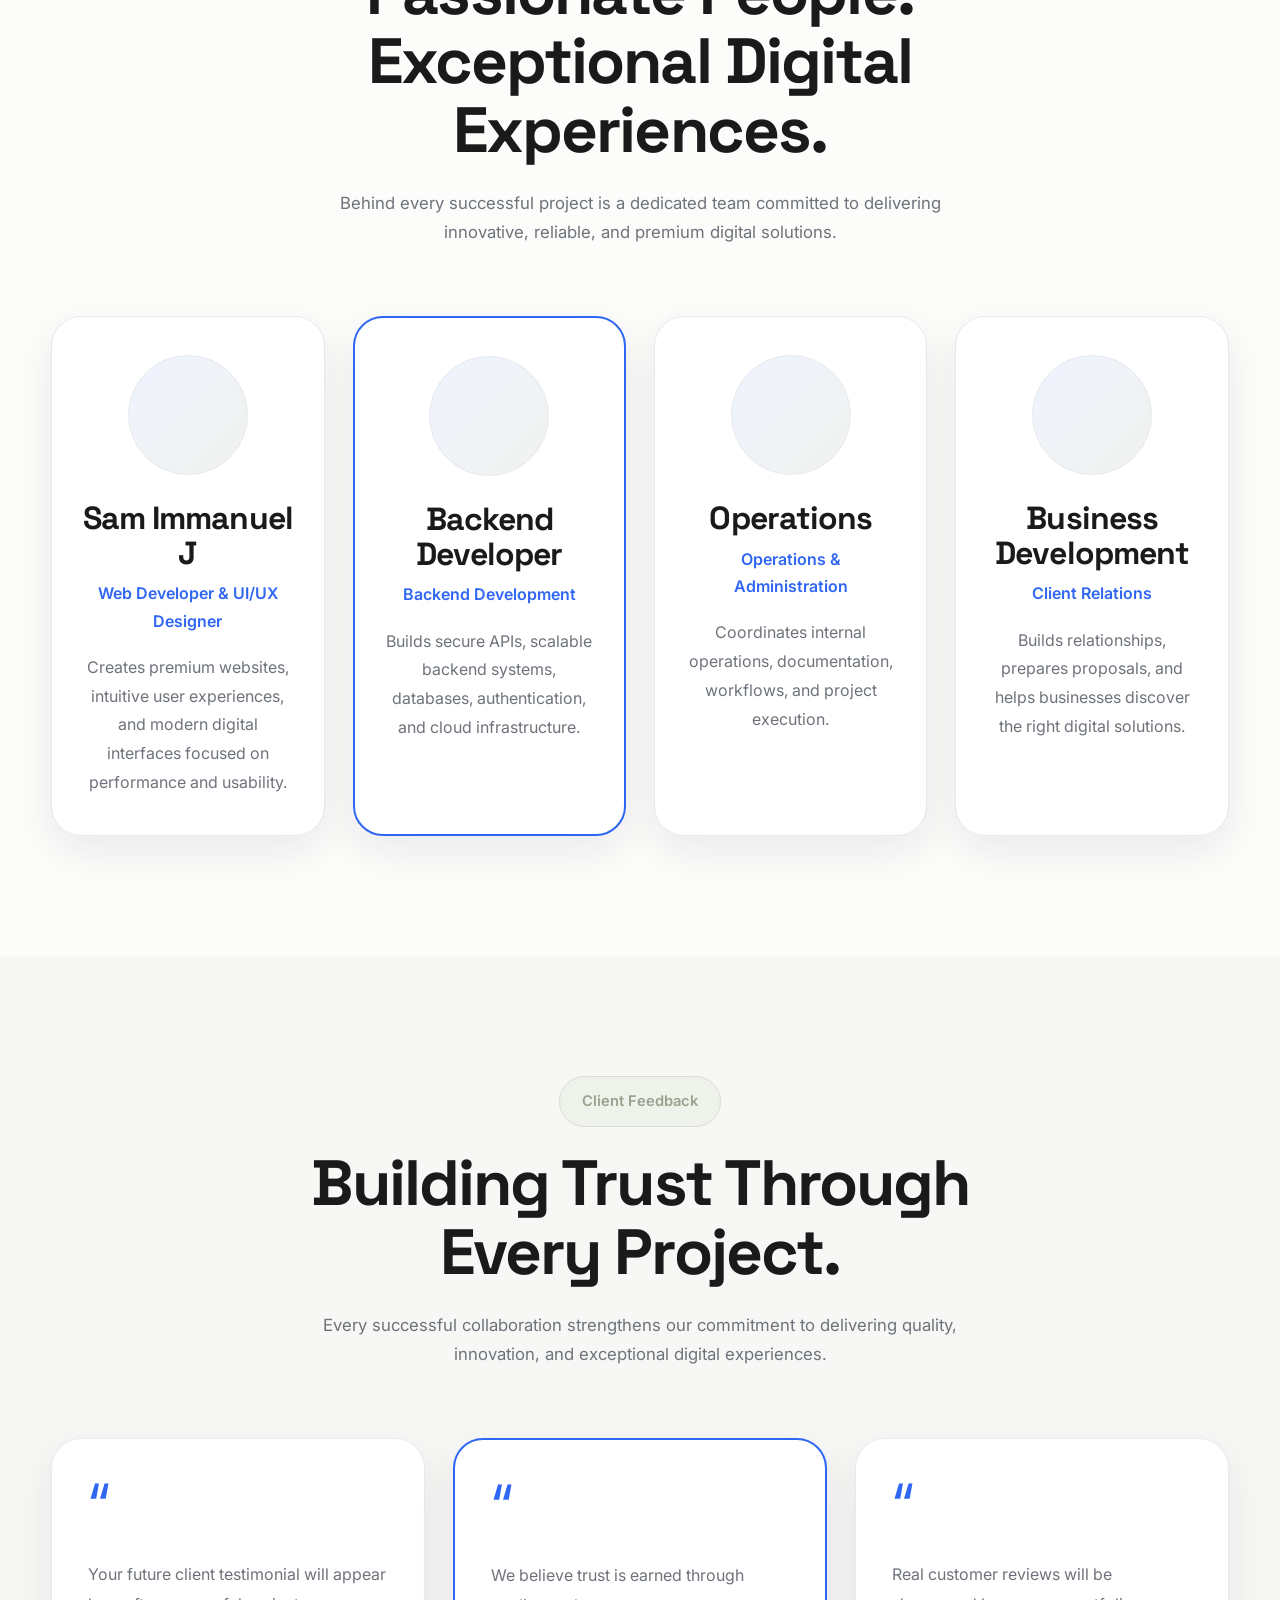
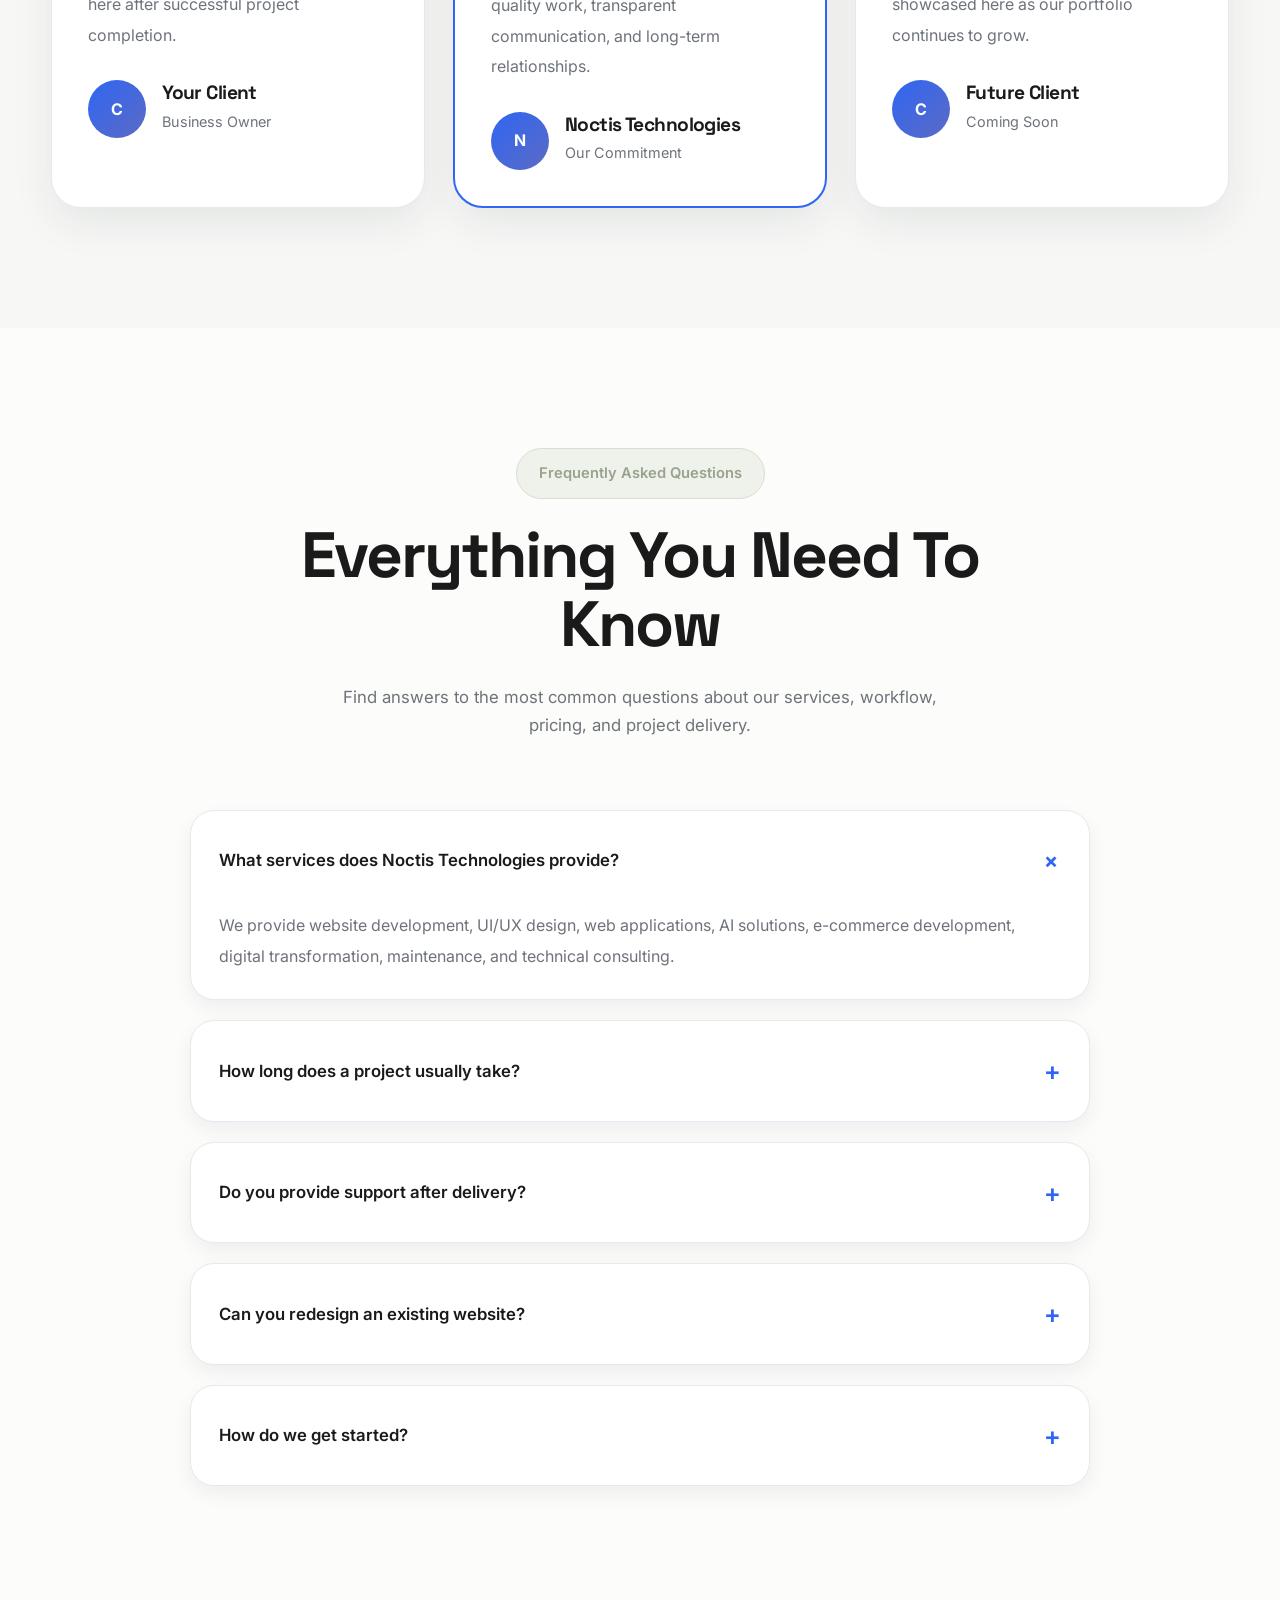
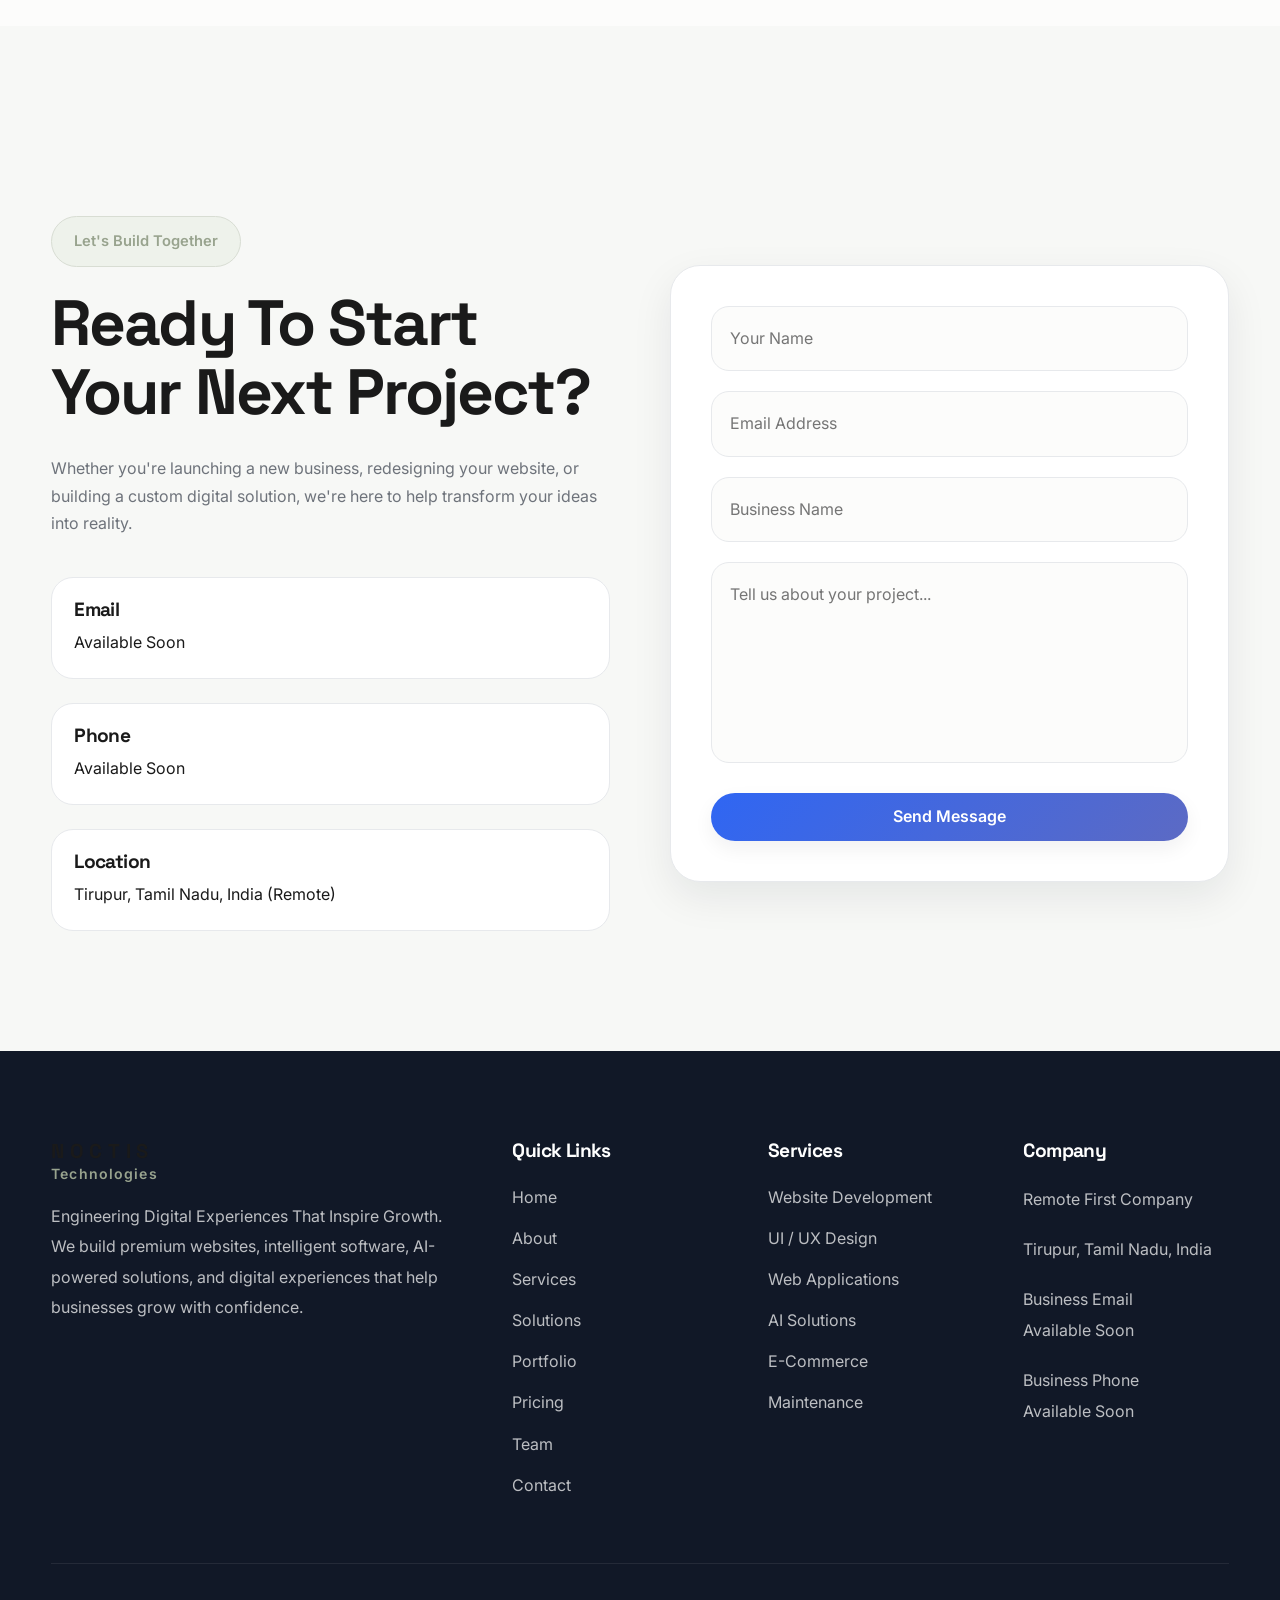
==== commit d7e17aa2: "Enhance price counter styling and markup Added styles for price counter and updated HTML structure." ====
--- a/index.html
+++ b/index.html
@@ -3842,6 +3842,37 @@
 width:100%;
 
       }
+        .price-counter{
+
+    display:flex;
+
+    justify-content:center;
+
+    align-items:center;
+
+    gap:4px;
+
+    font-size:clamp(3rem,7vw,5rem);
+
+    font-weight:800;
+
+    color:#fff;
+
+}
+
+.price-counter .counter{
+
+    min-width:170px;
+
+    display:inline-block;
+
+    text-align:center;
+
+    font-variant-numeric:tabular-nums;
+
+    letter-spacing:.05em;
+
+    }
 
     </style>
 
@@ -5172,12 +5203,11 @@
 
                 </span>
 
-                <h3>
+<h3 class="price-counter">
 
     ₹<span class="counter" data-target="1999">0</span>/-
 
-                </h3>
-
+</h3>
                 <p>
 
                     Perfect for personal brands and small businesses.
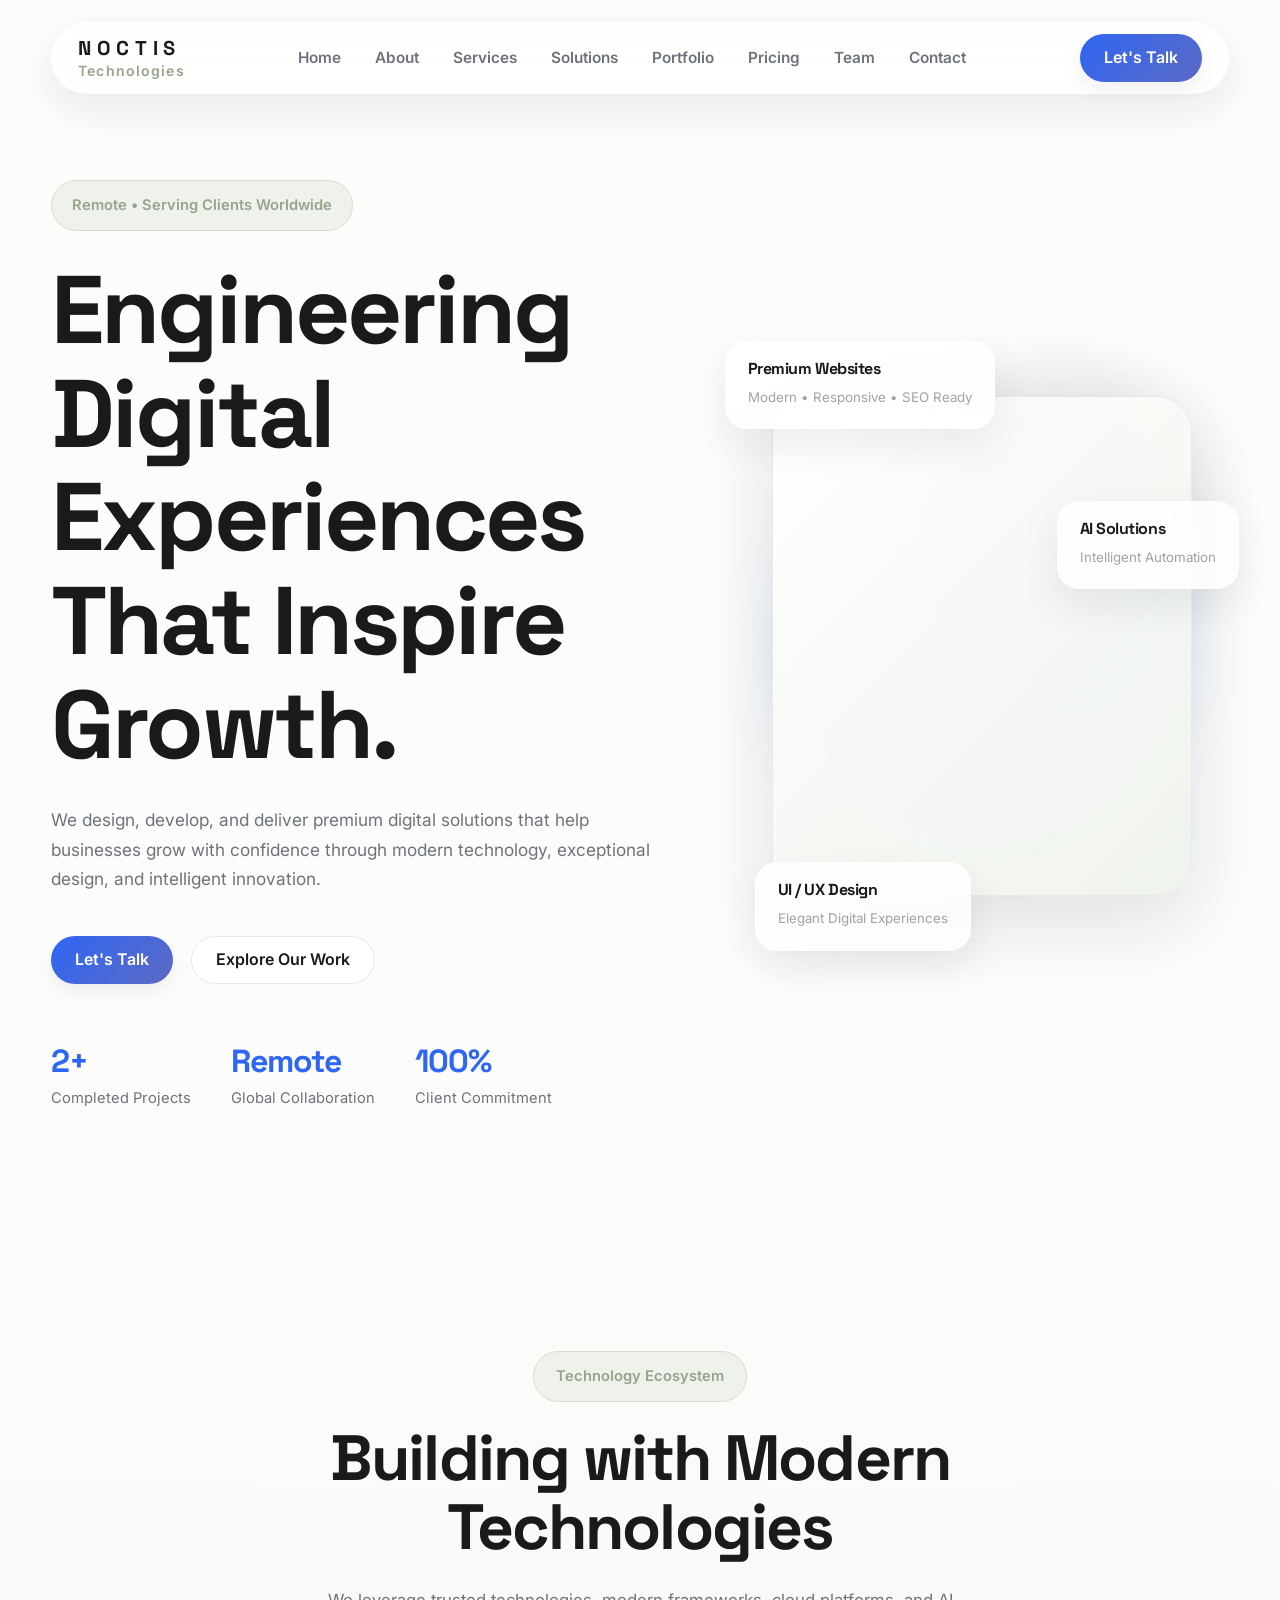
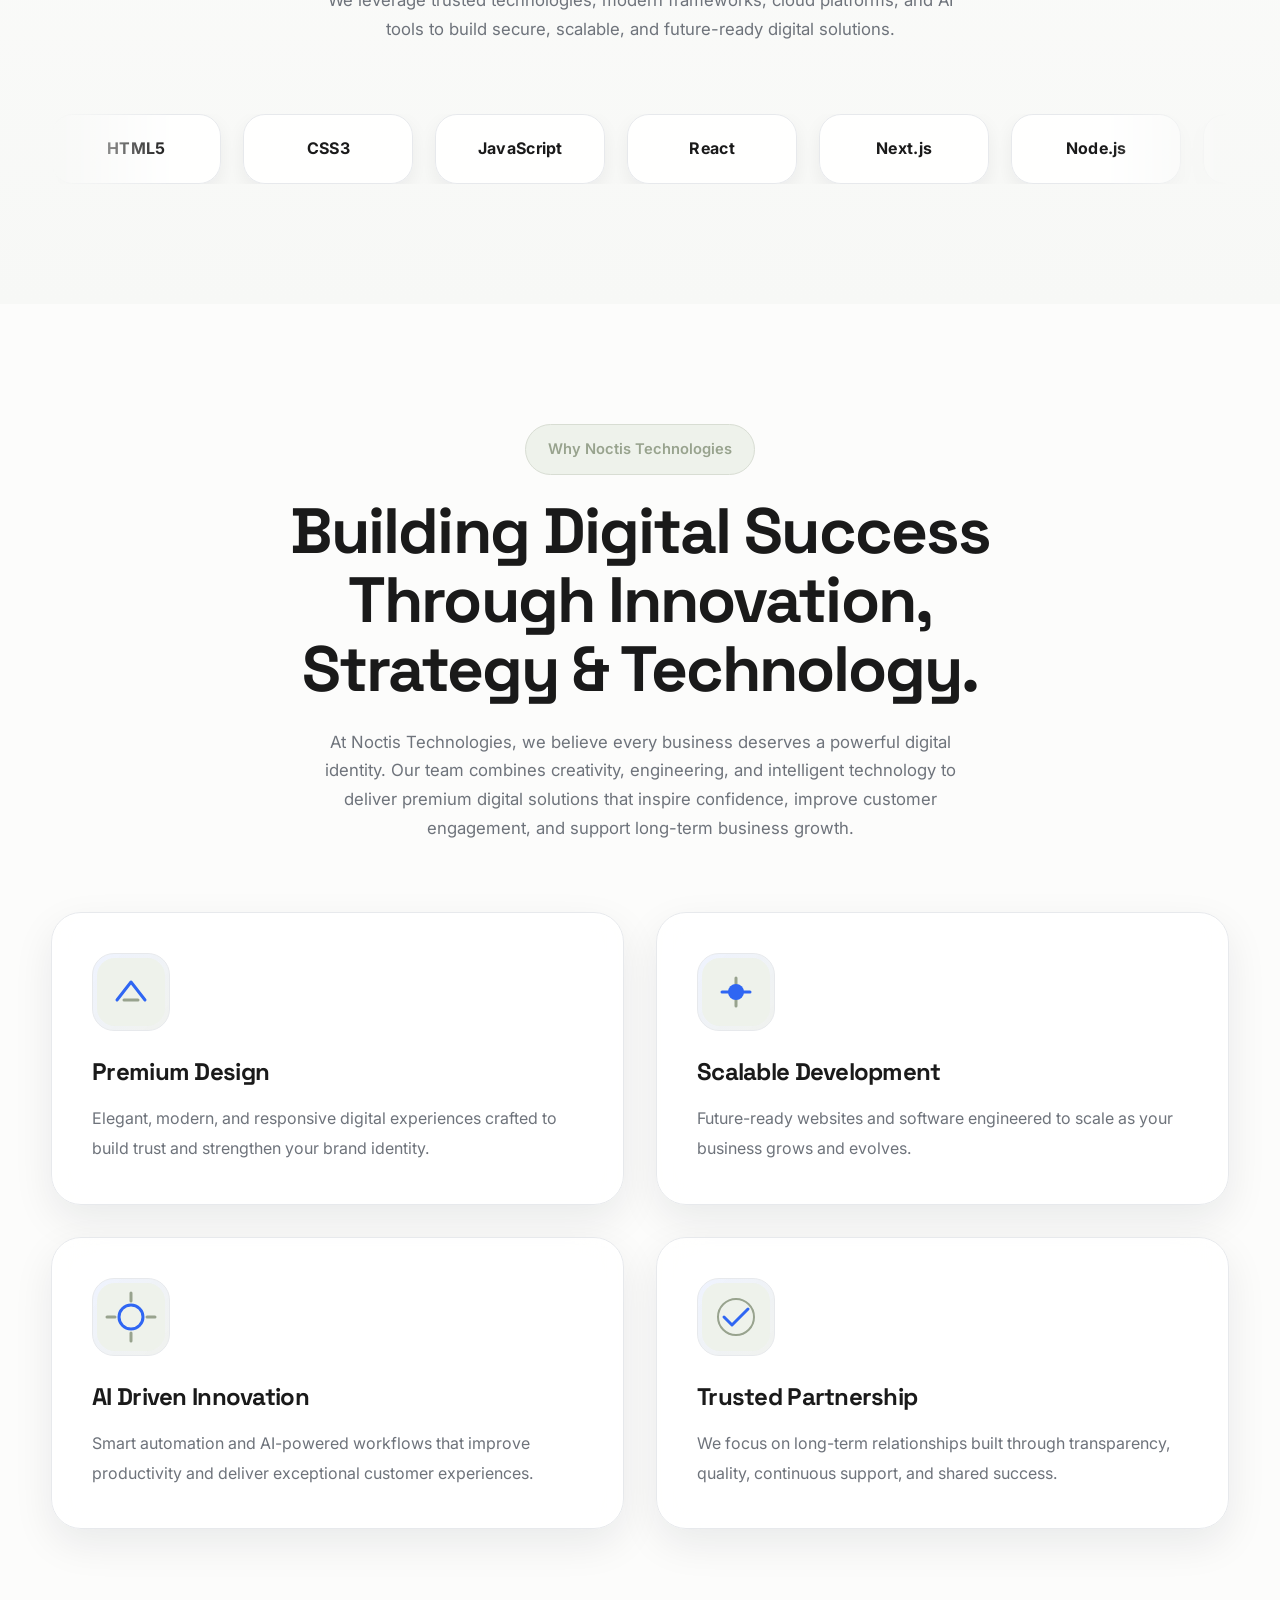
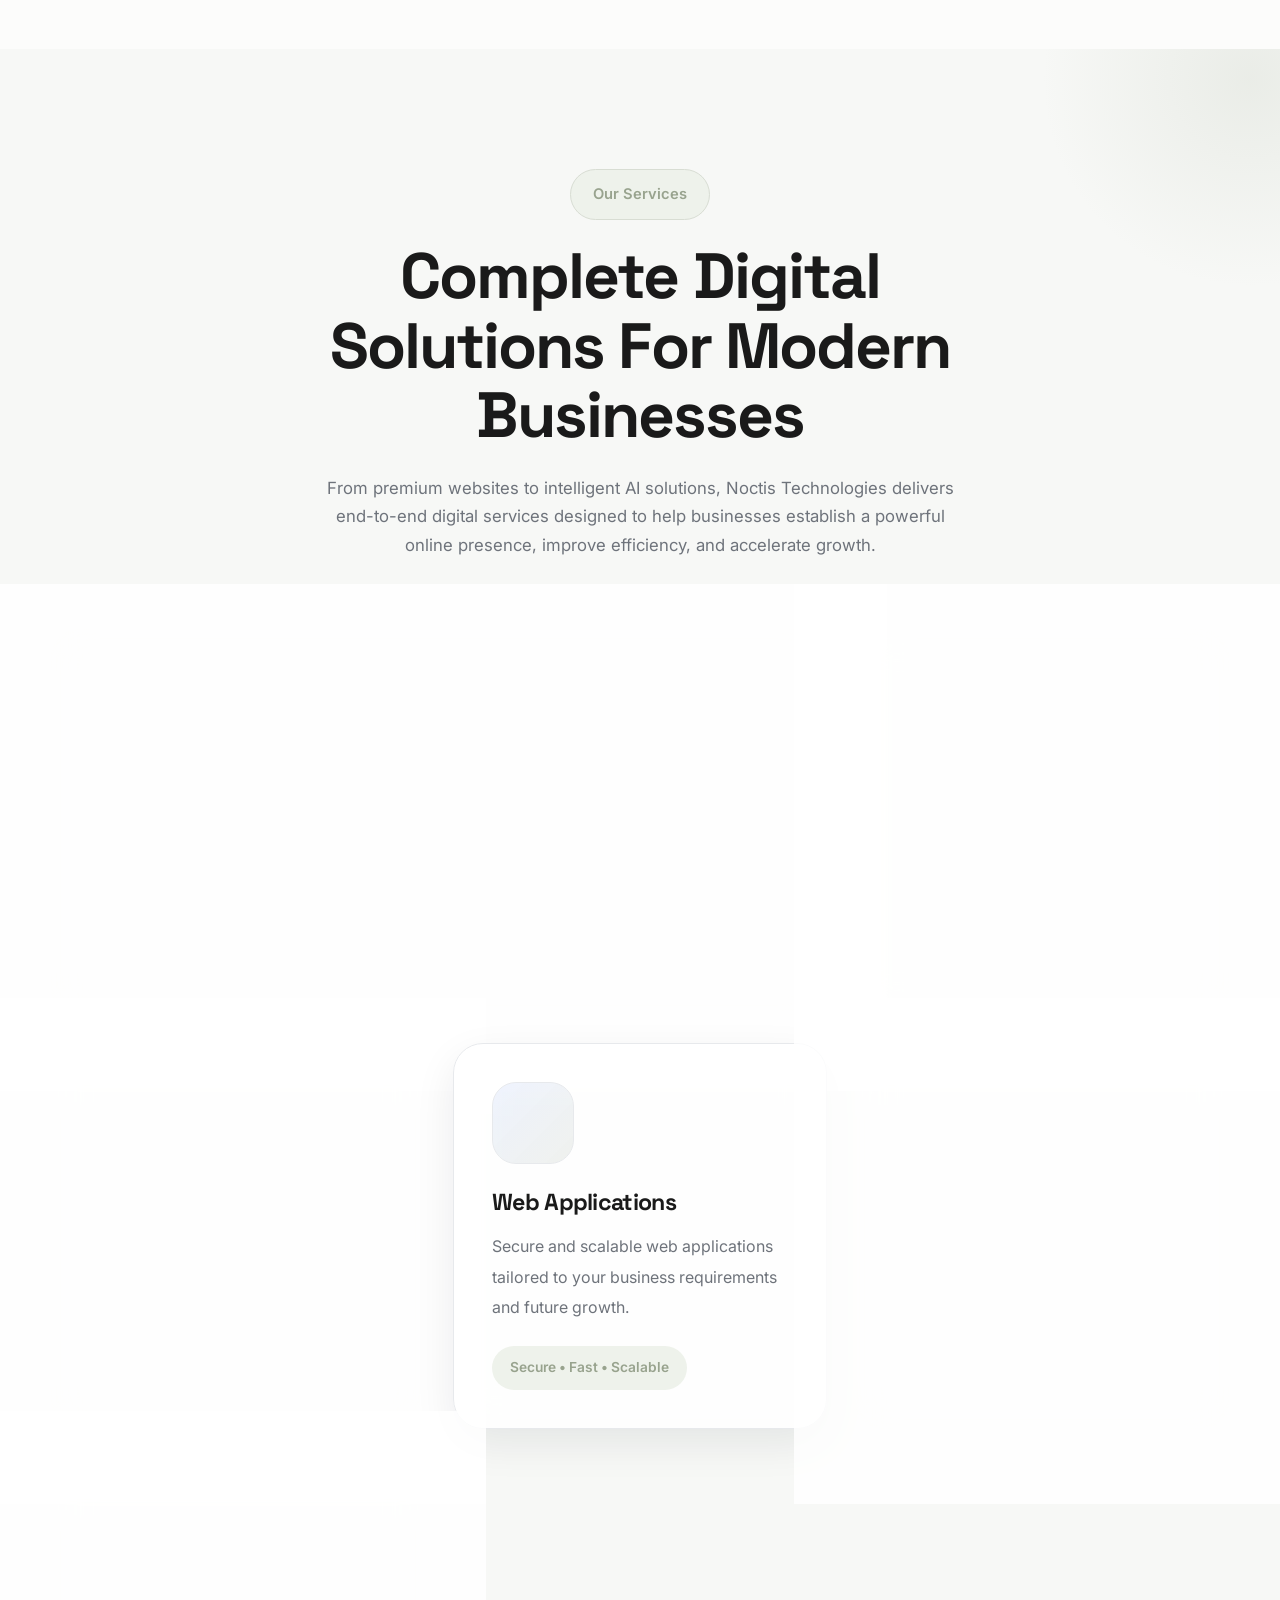
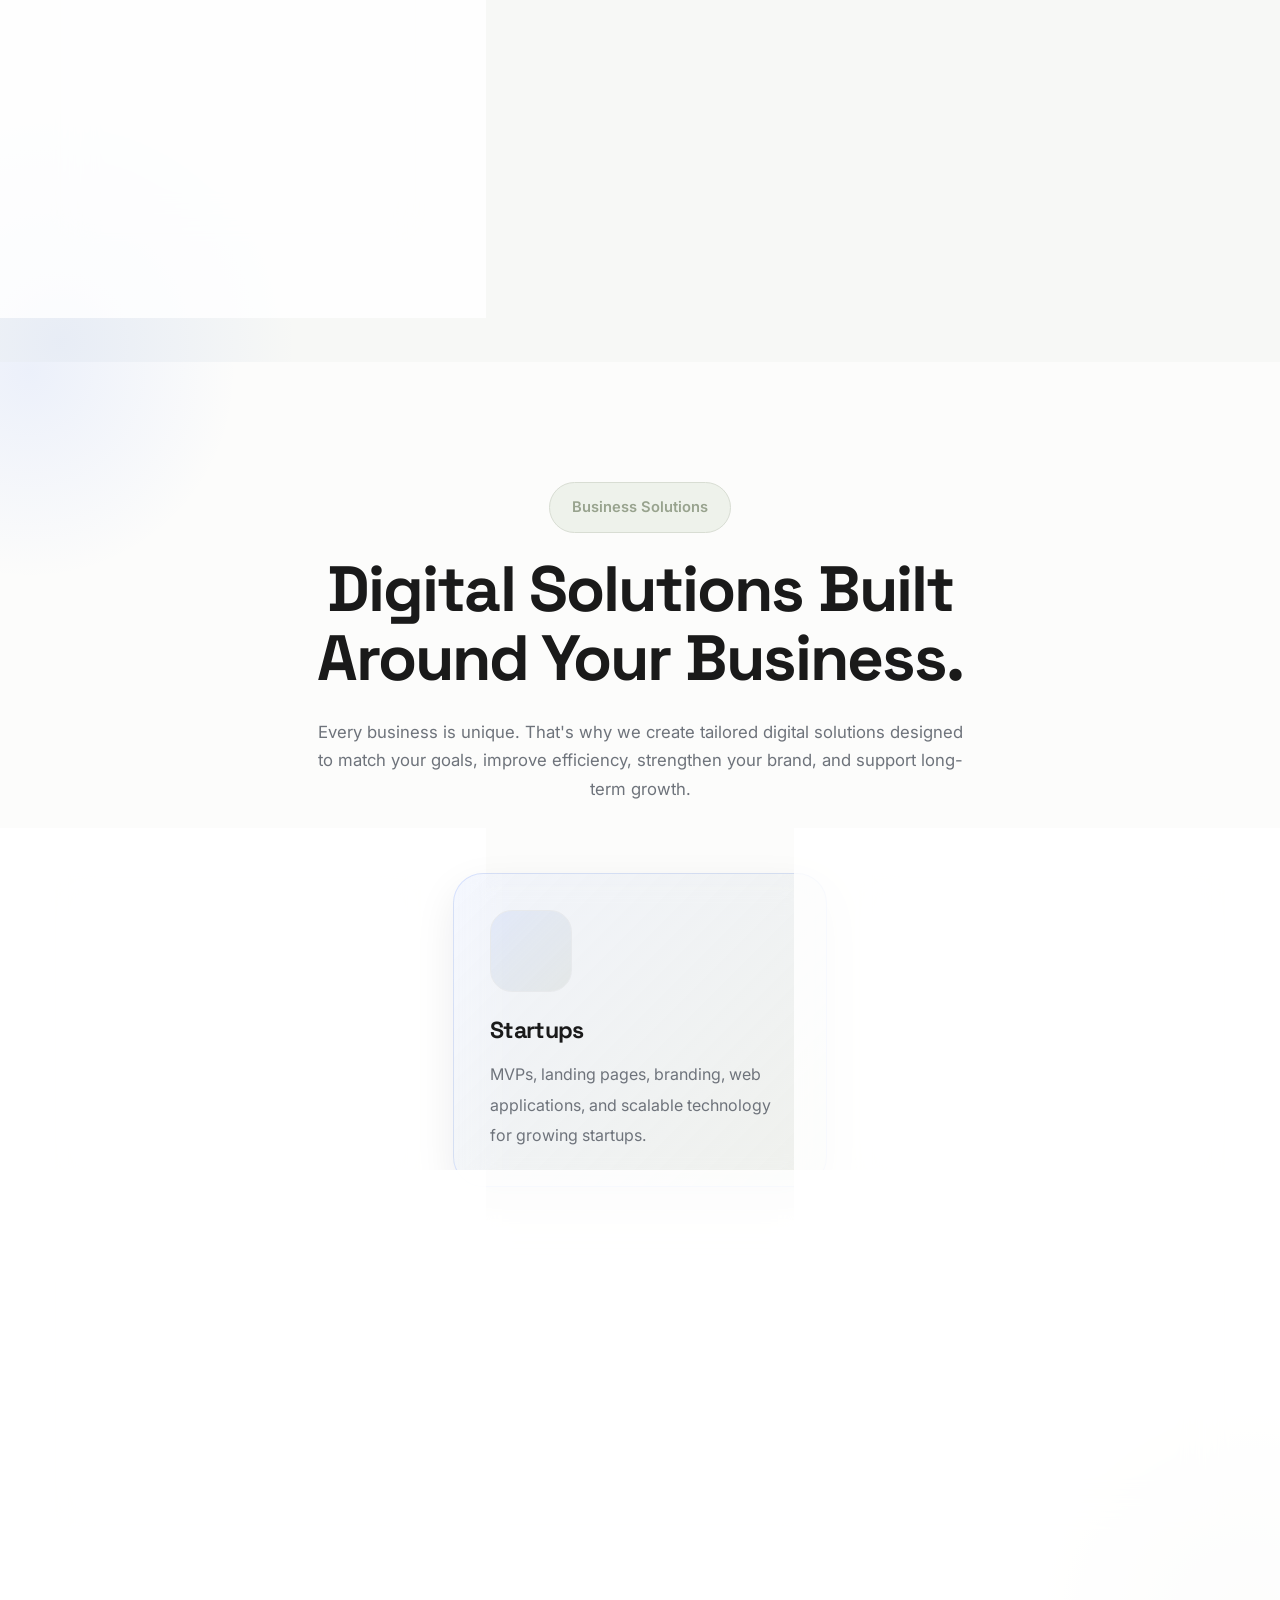
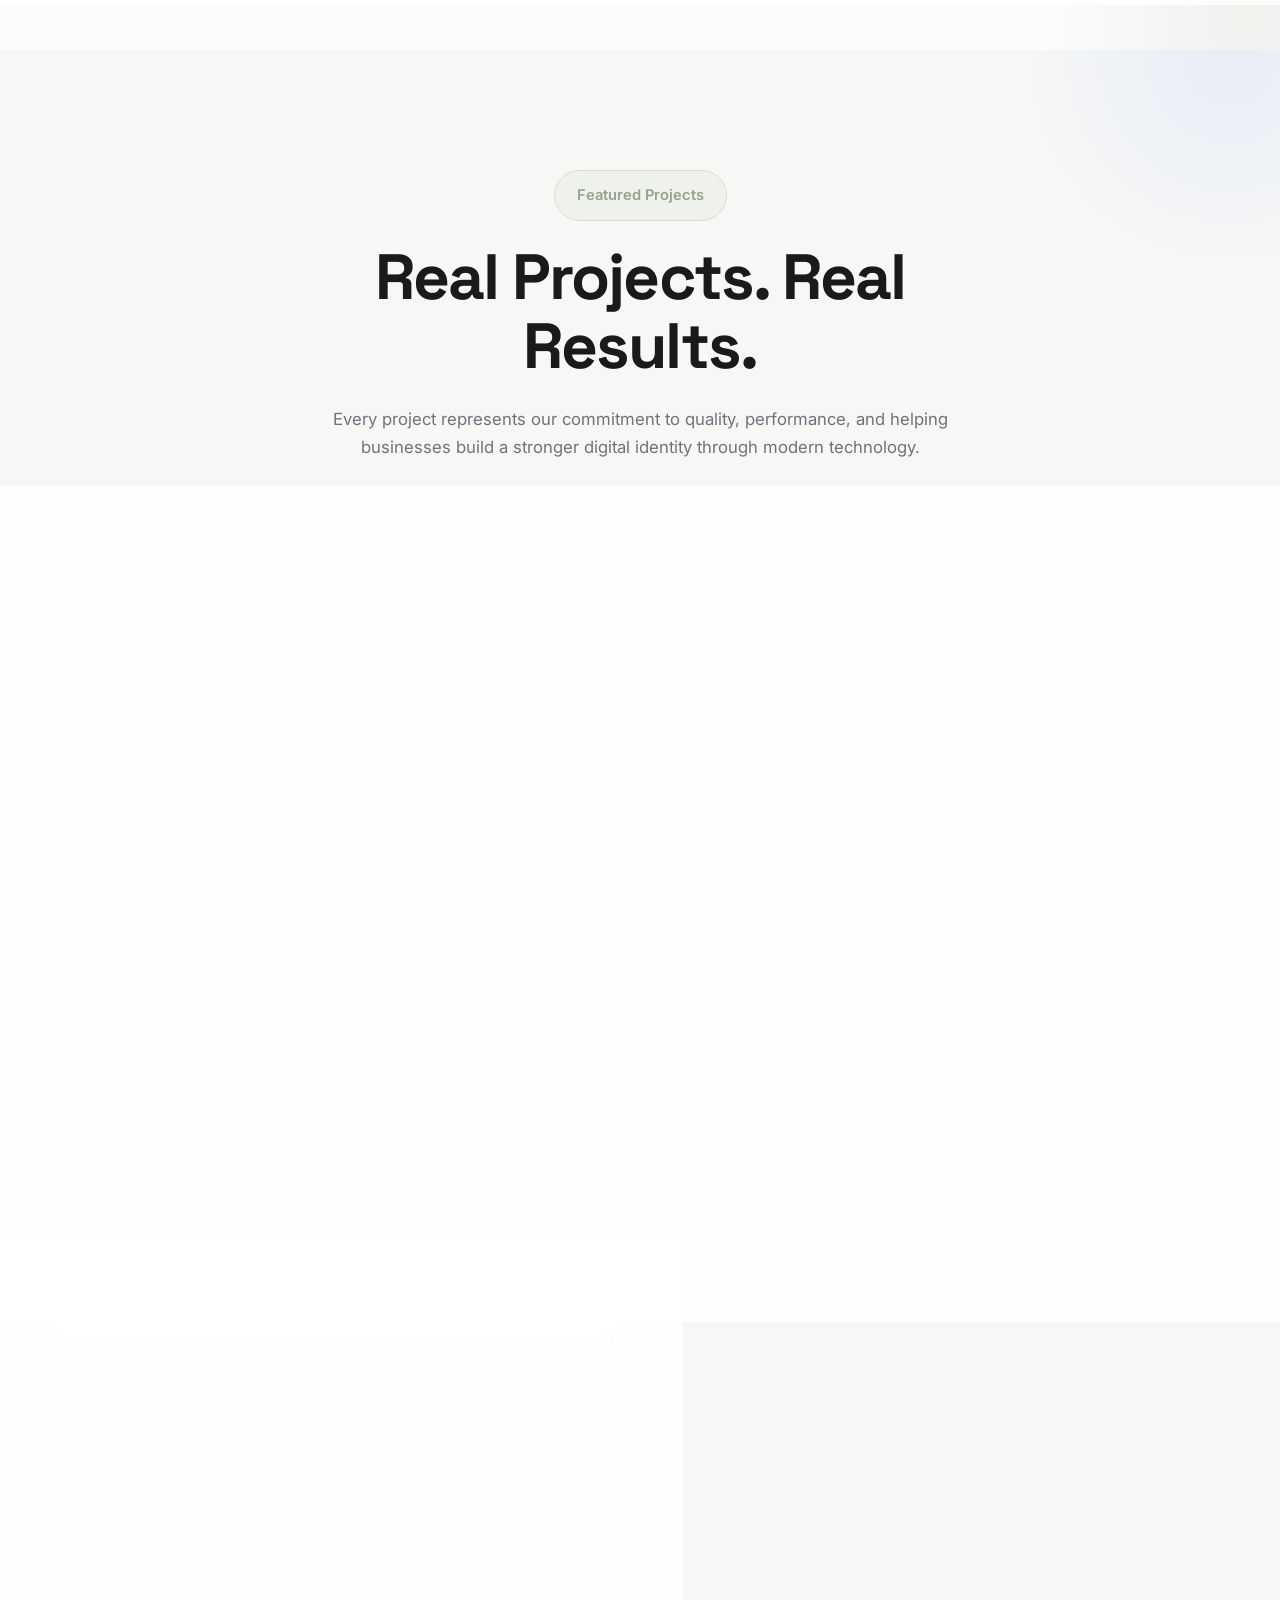
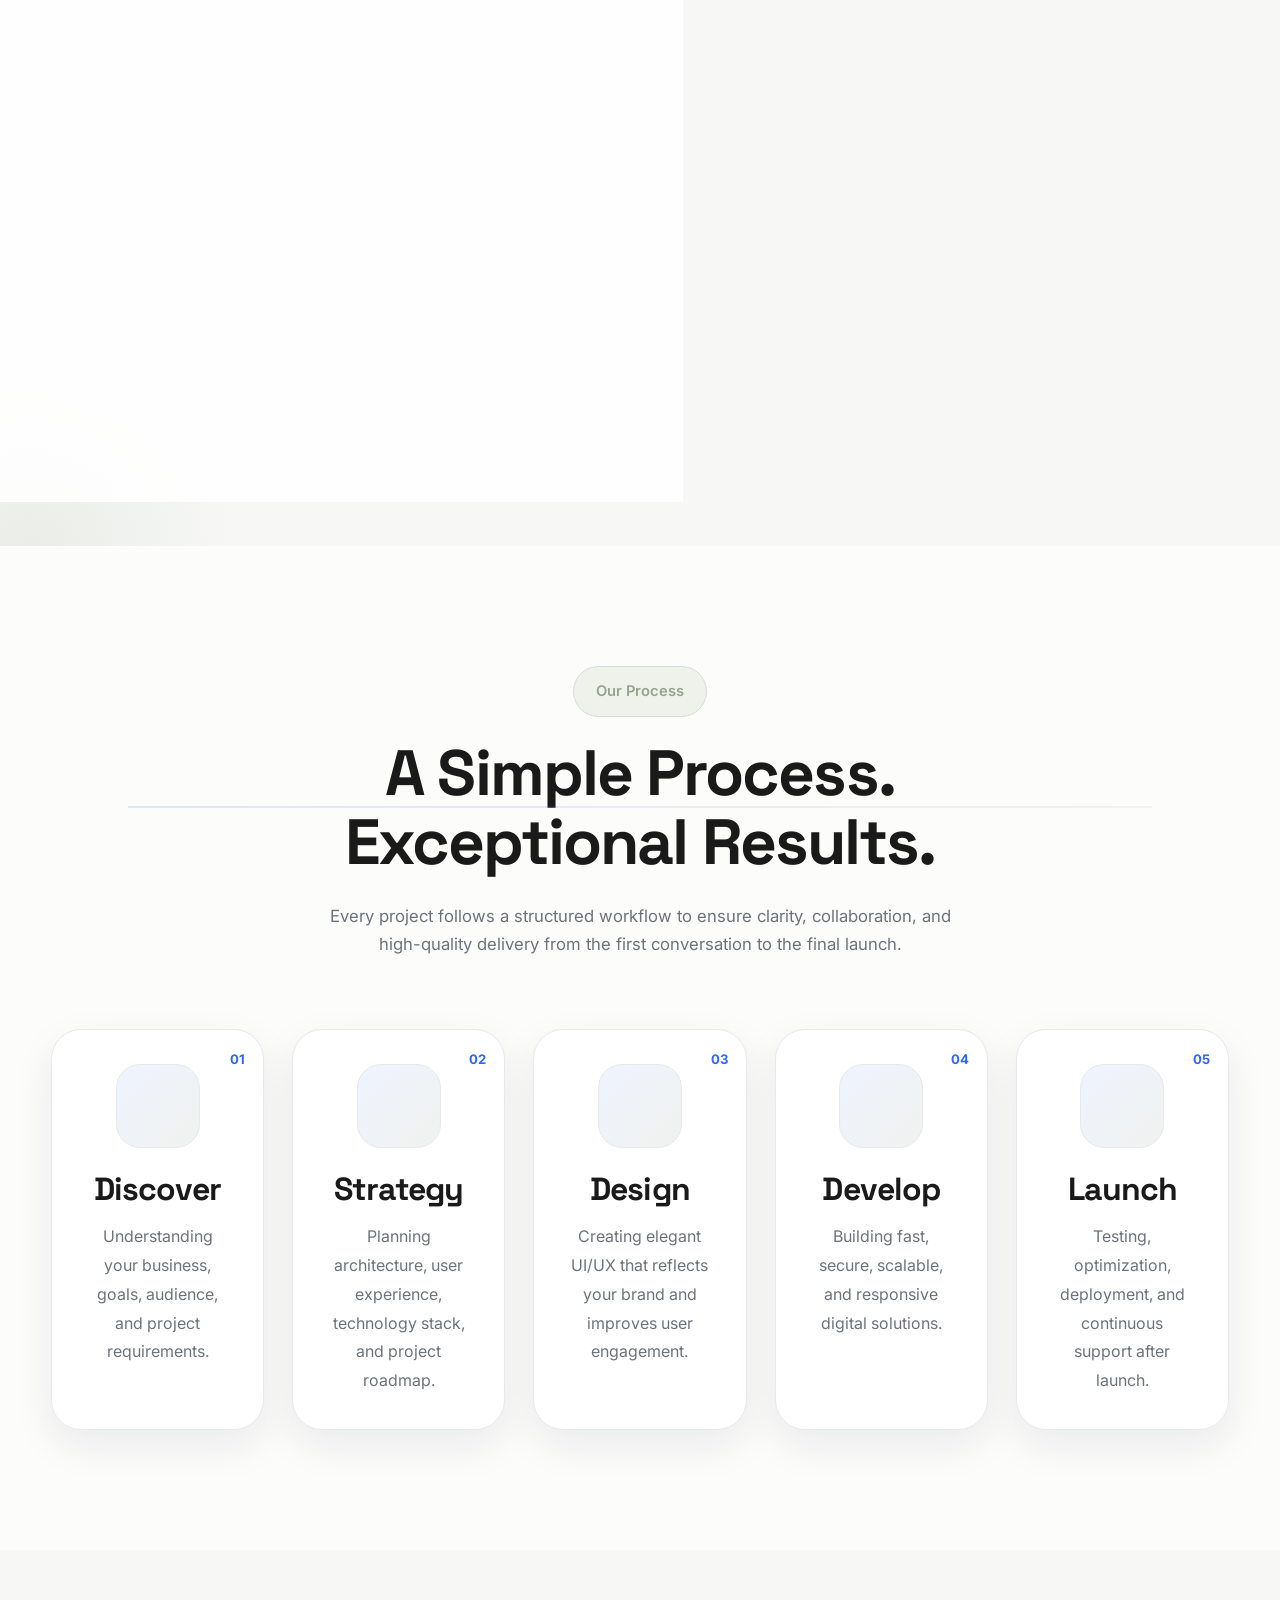
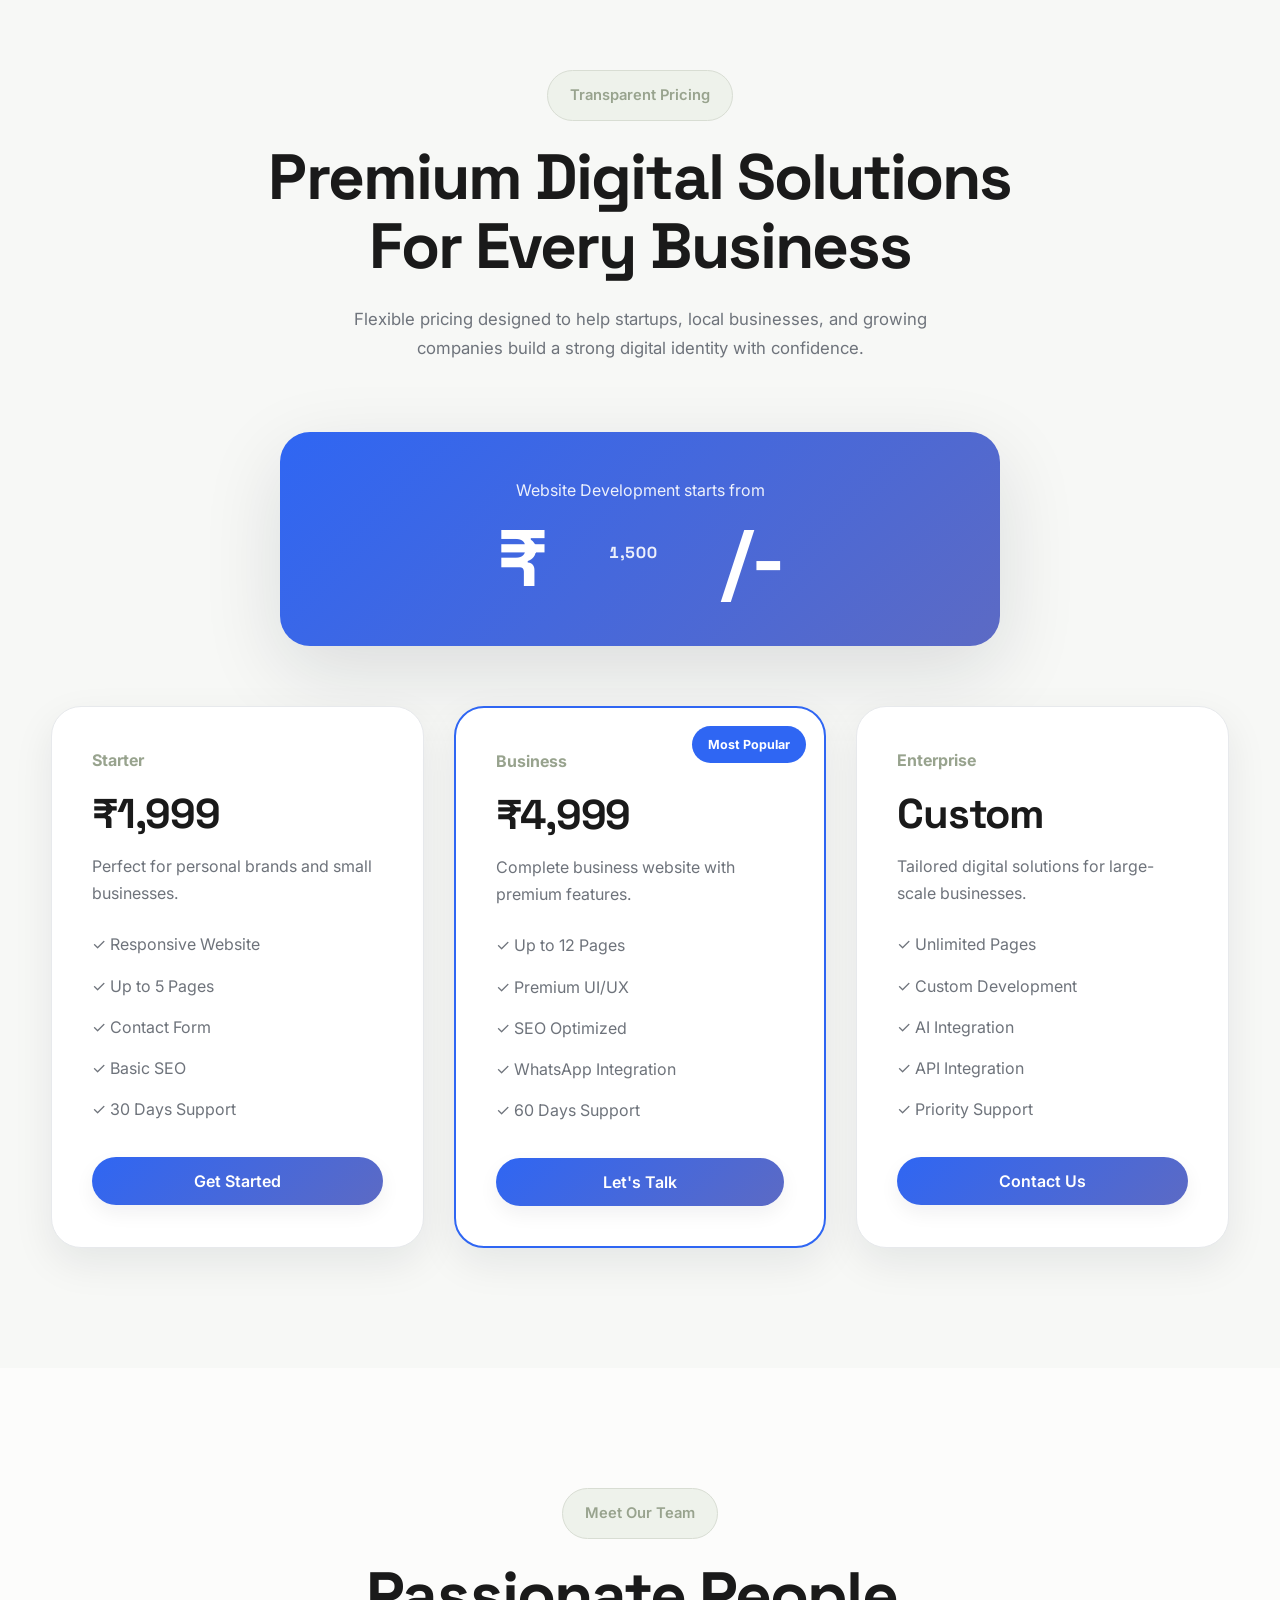
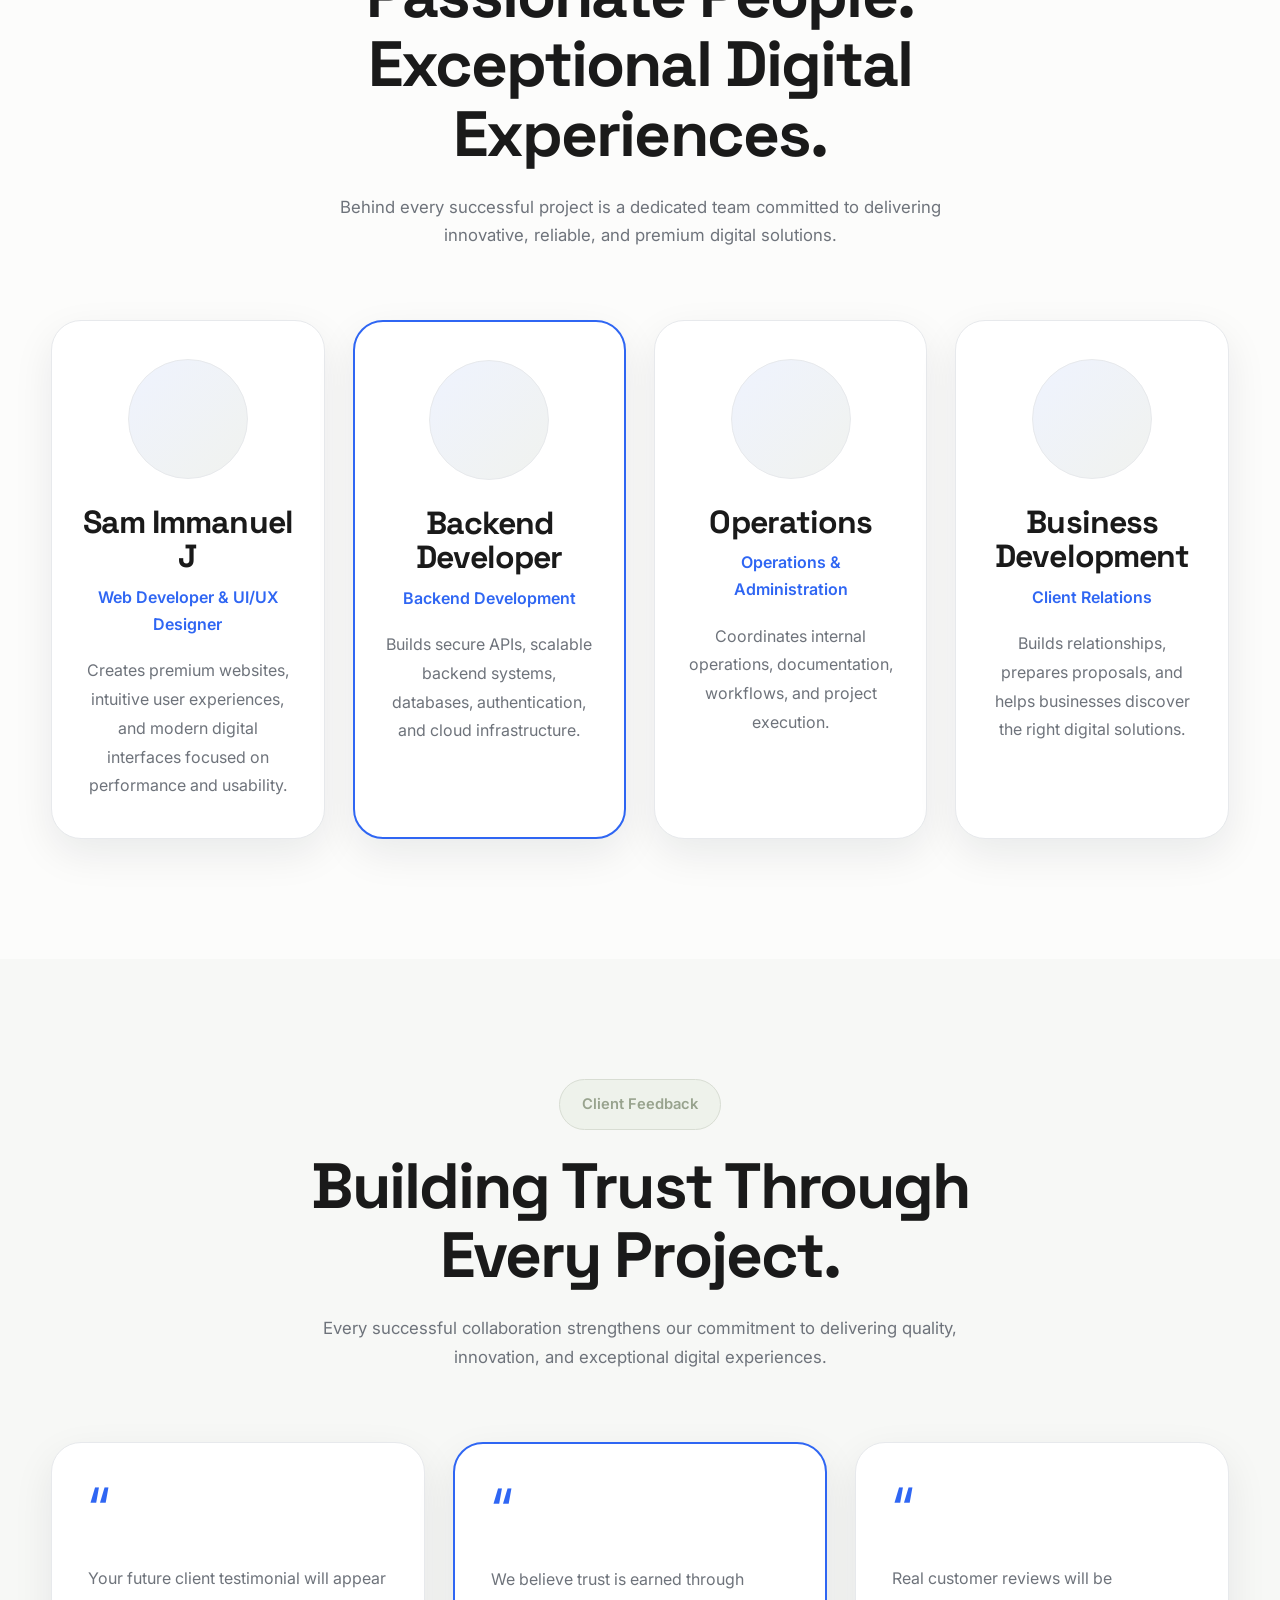
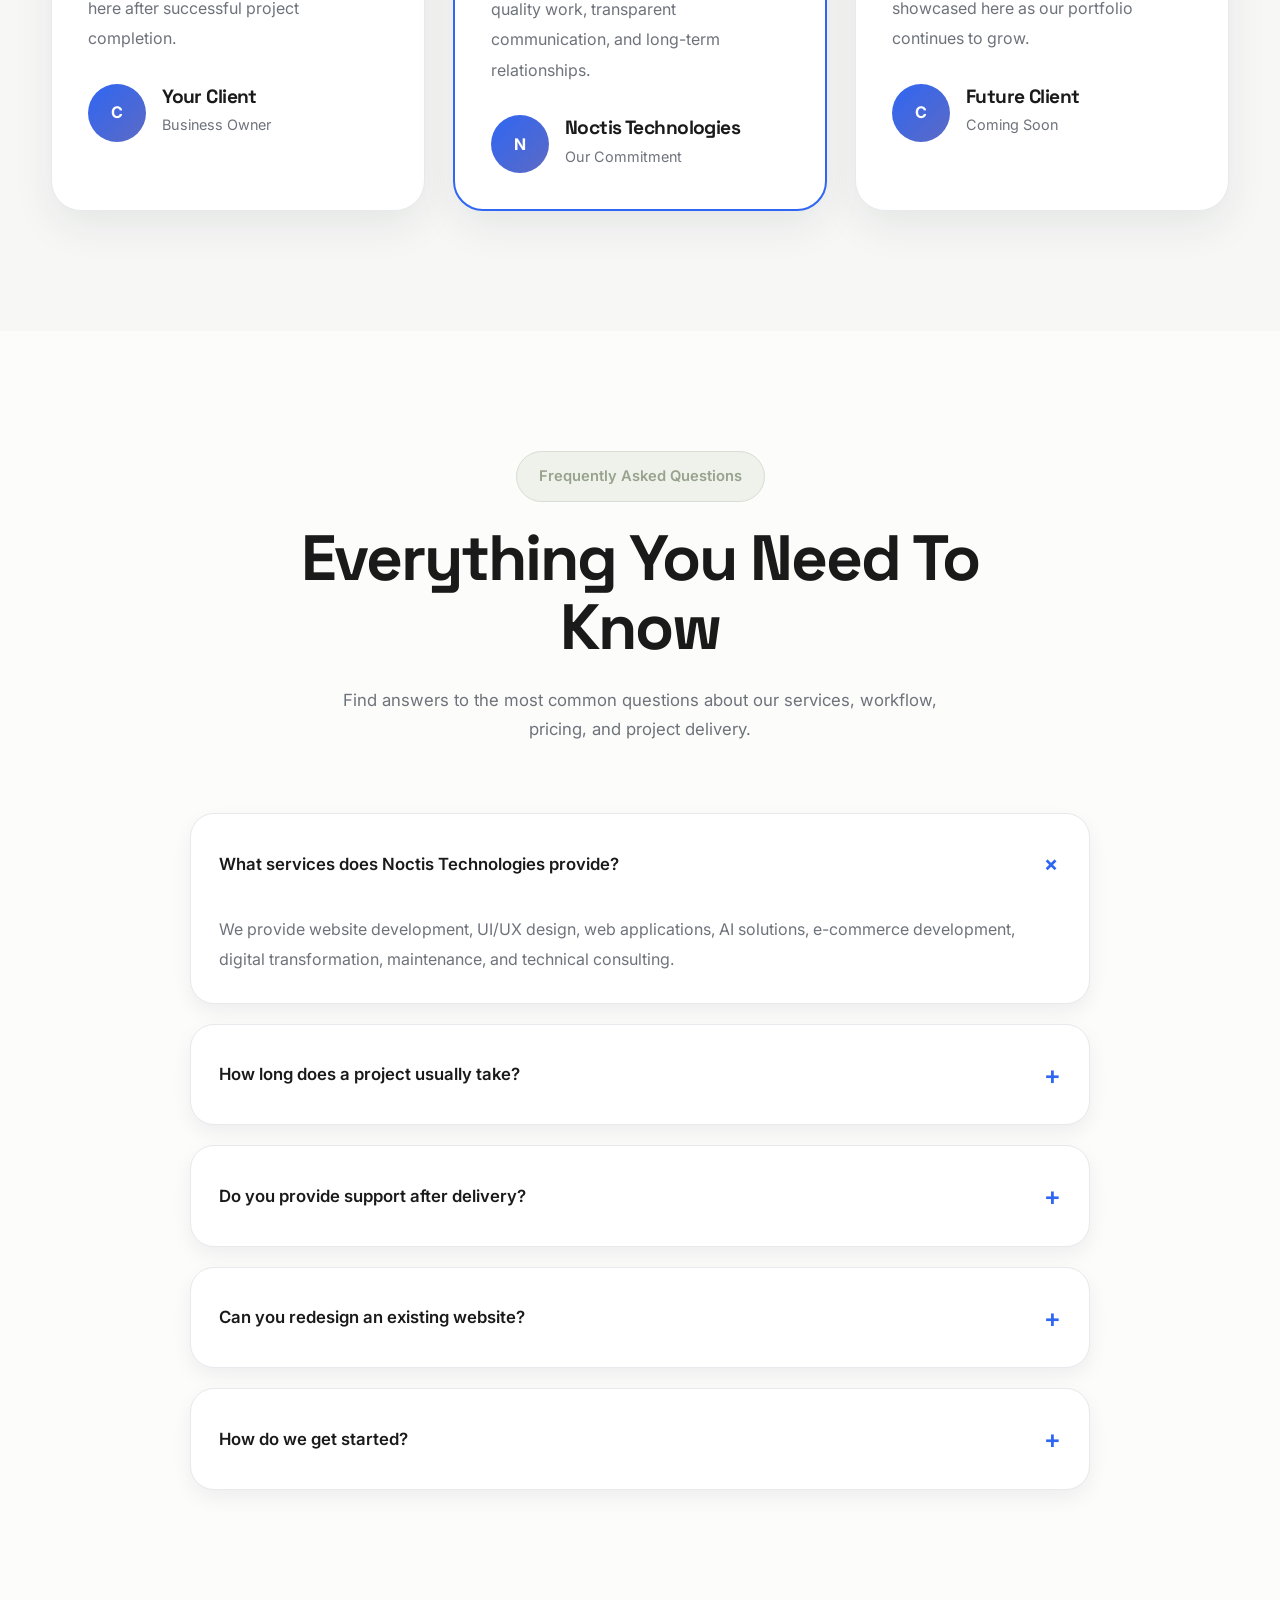
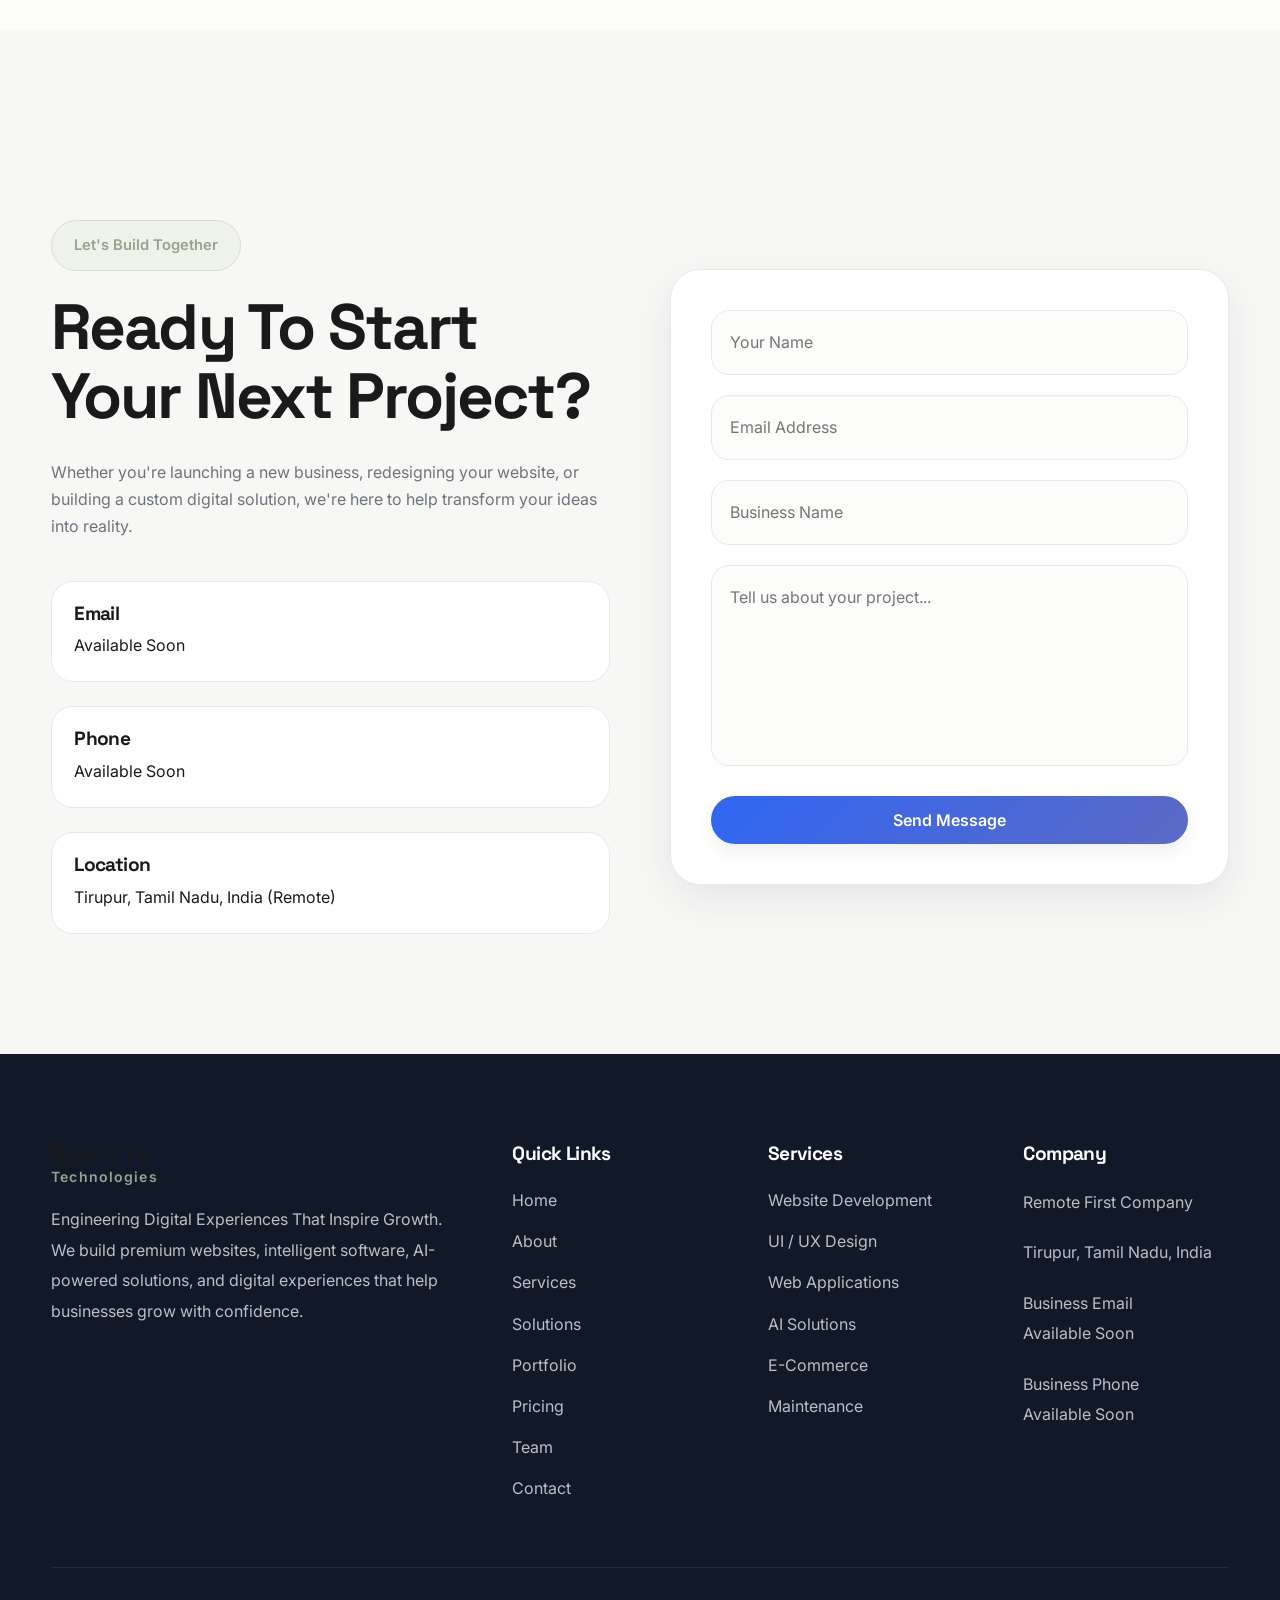
==== commit f4d1288b: "Update pricing format in index.html" ====
--- a/index.html
+++ b/index.html
@@ -5189,7 +5189,11 @@
 
             <span>Website Development starts from</span>
 
-            <h2>₹1,999/-</h2>
+            <h3 class="price-counter">
+
+    ₹<span class="counter" data-target="1999">0</span>/-
+
+</h3>
 
         </div>
 
@@ -5202,12 +5206,7 @@
                     Starter
 
                 </span>
-
-<h3 class="price-counter">
-
-    ₹<span class="counter" data-target="1999">0</span>/-
-
-</h3>
+                <h3>₹1,999</h3>
                 <p>
 
                     Perfect for personal brands and small businesses.
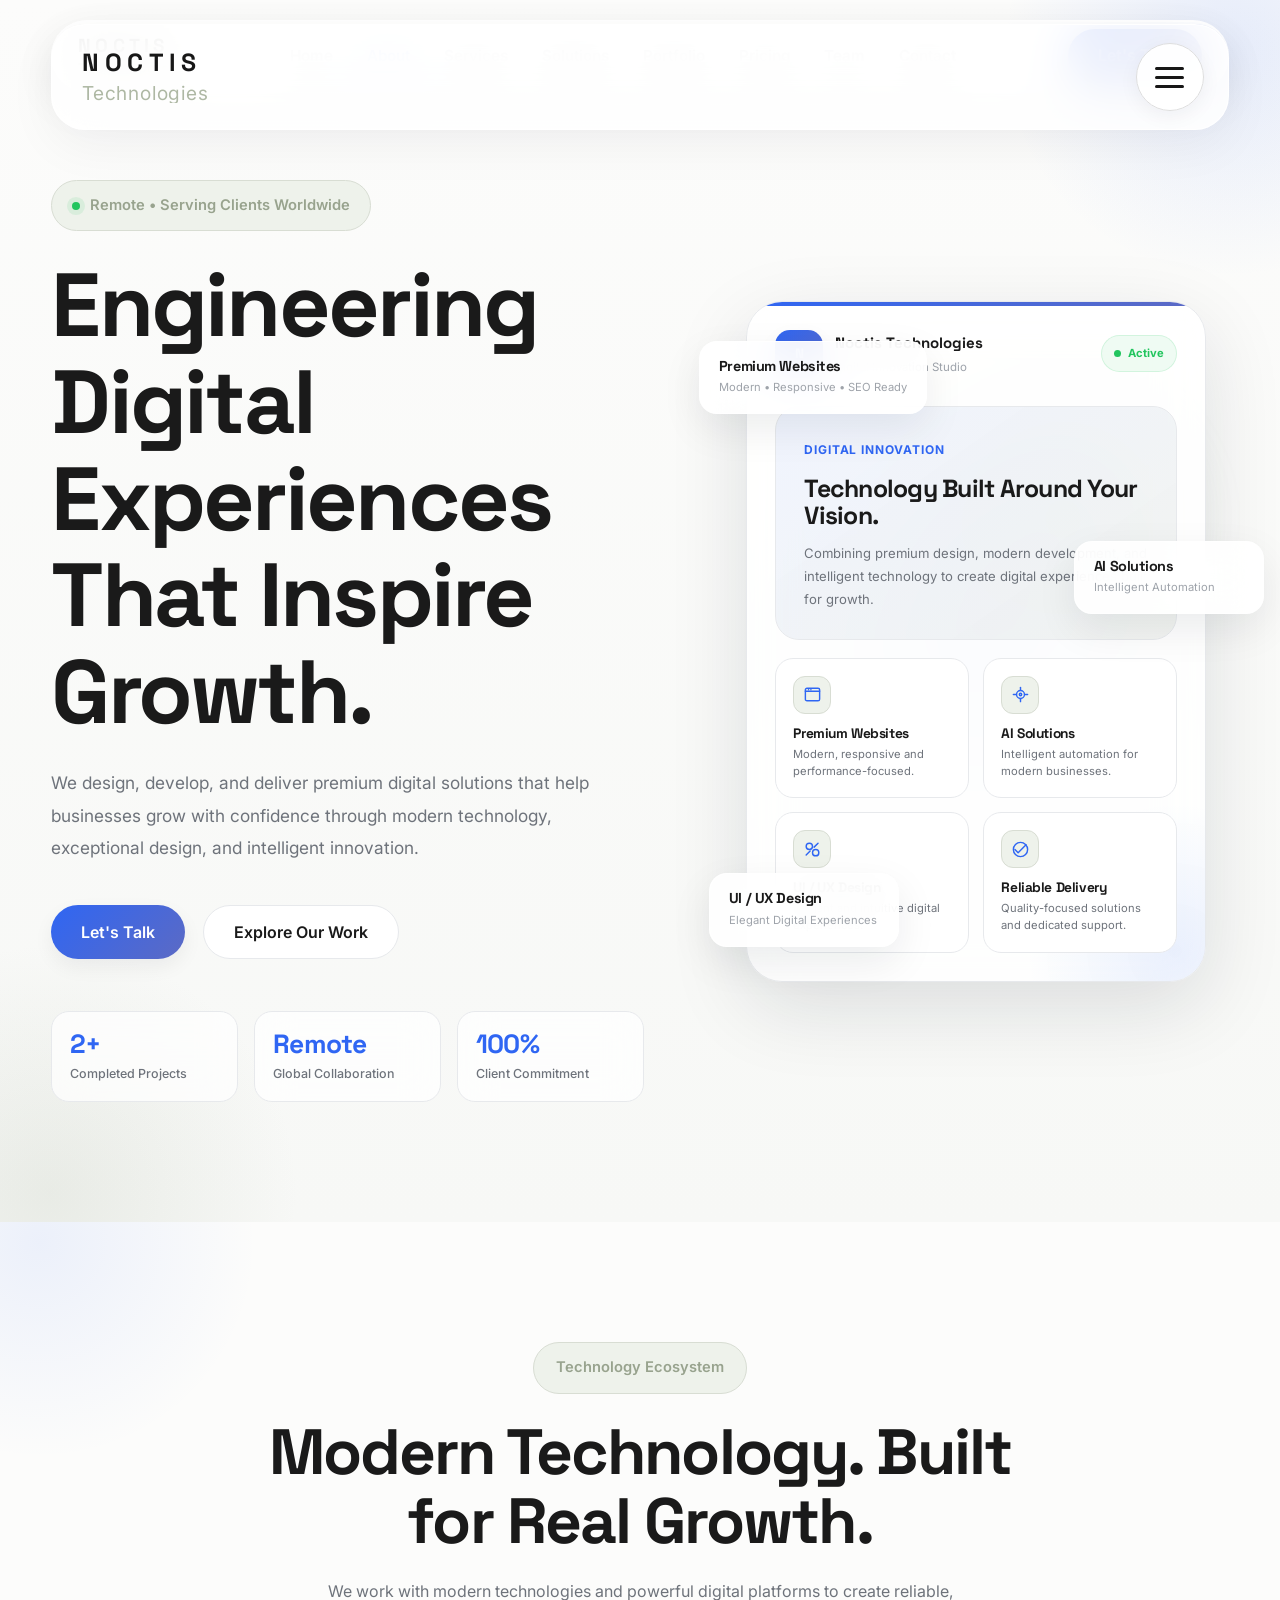
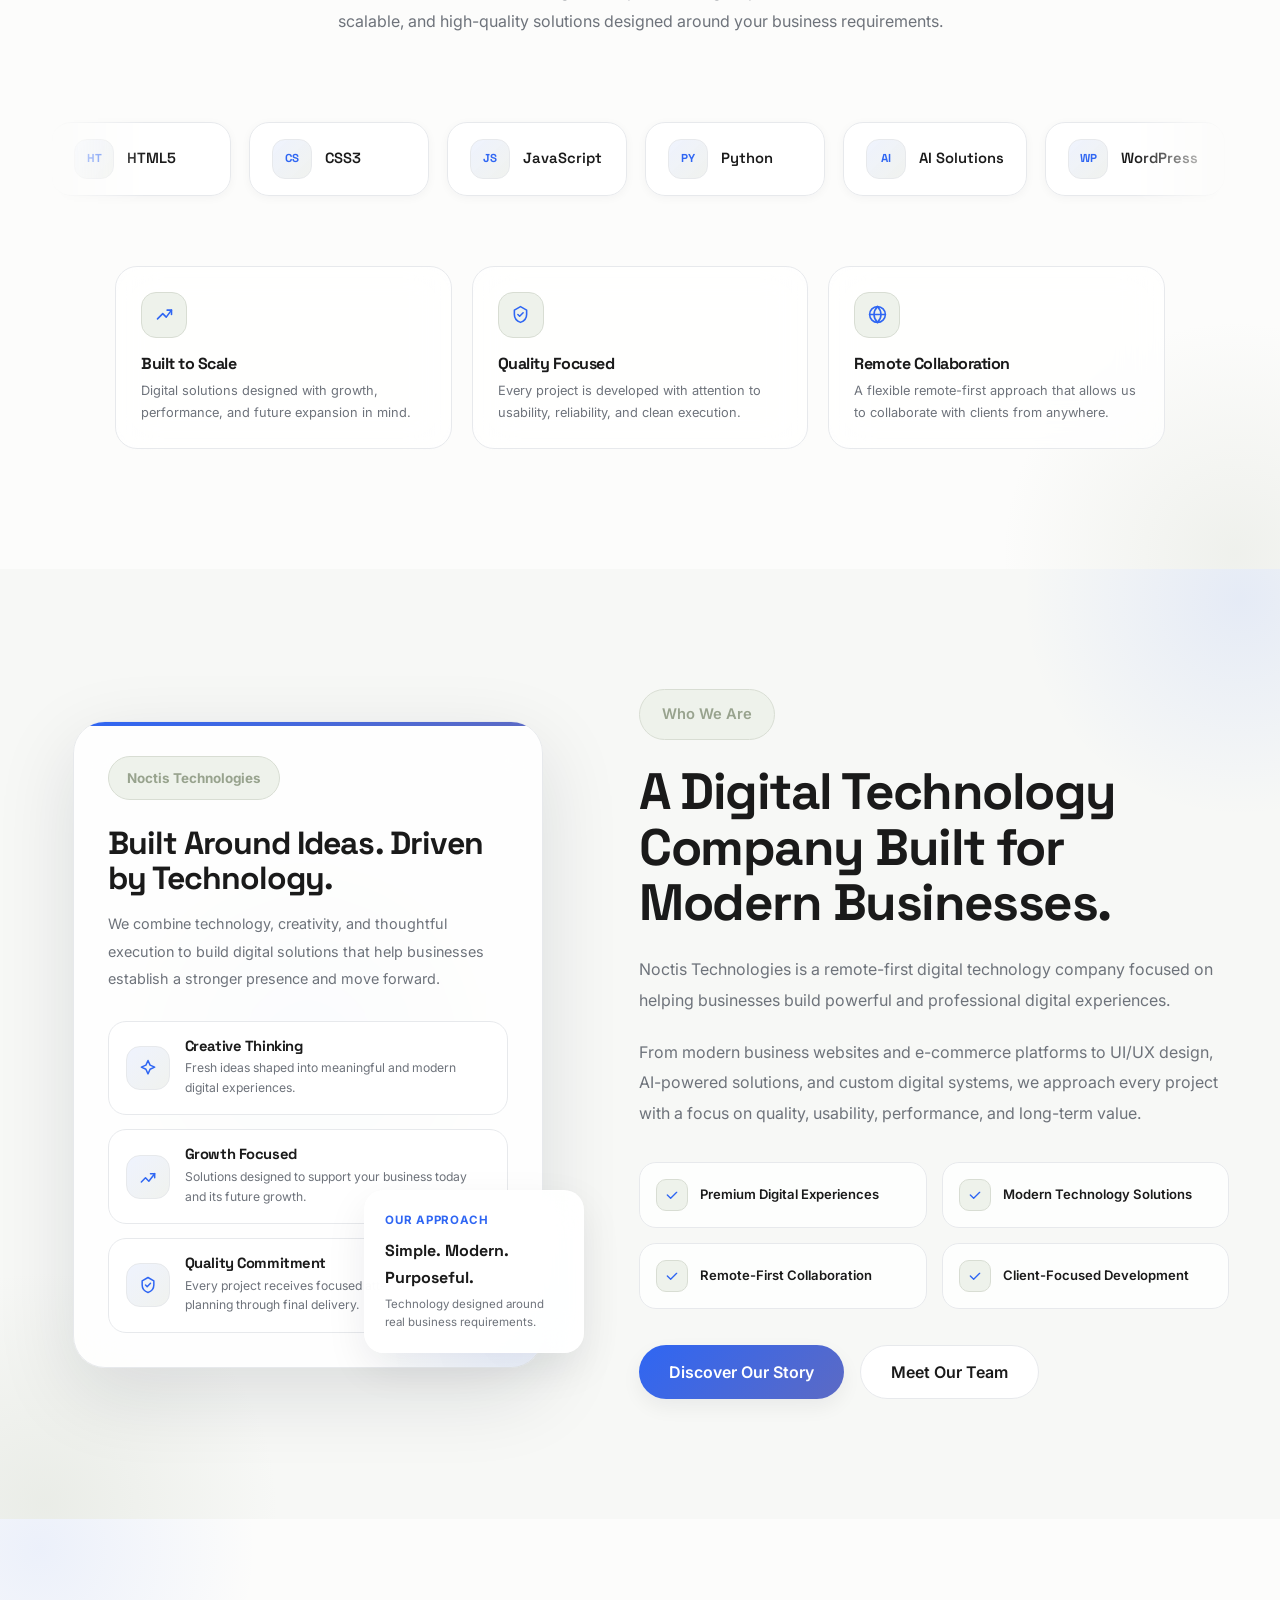
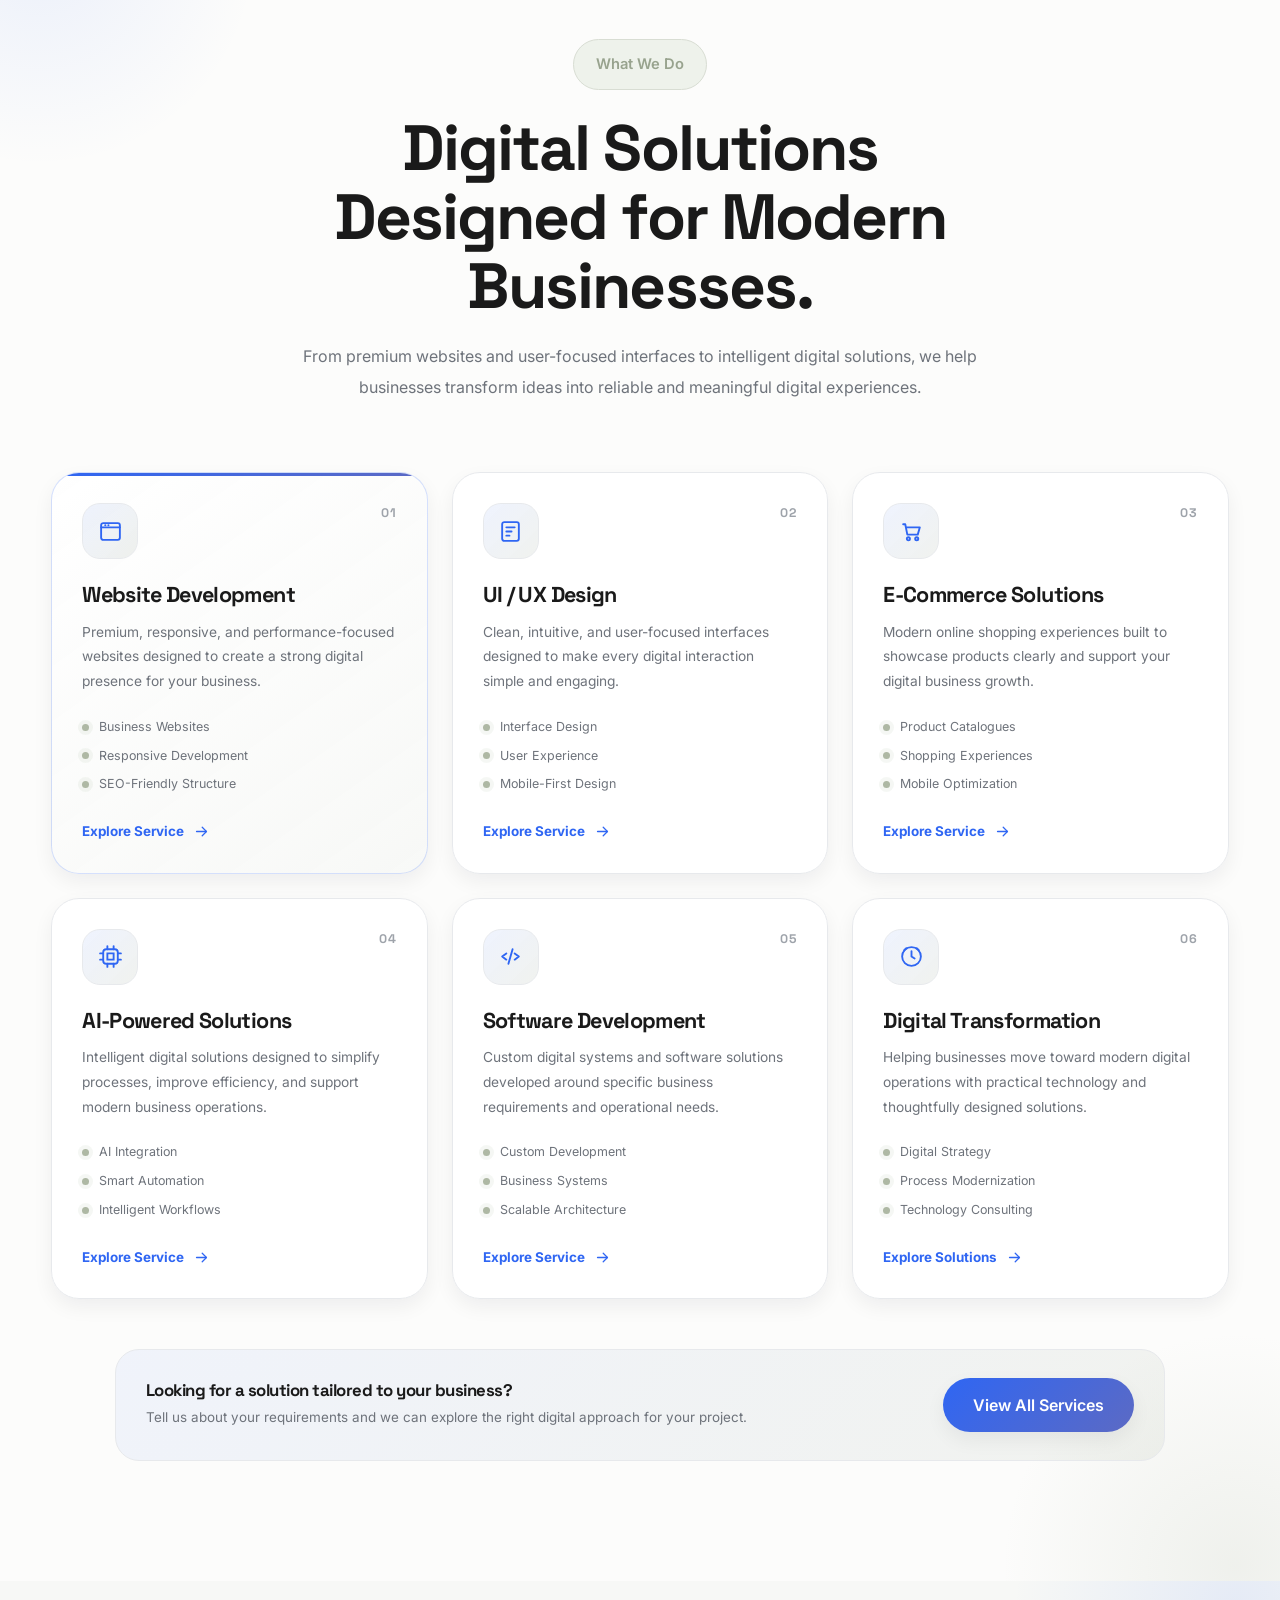
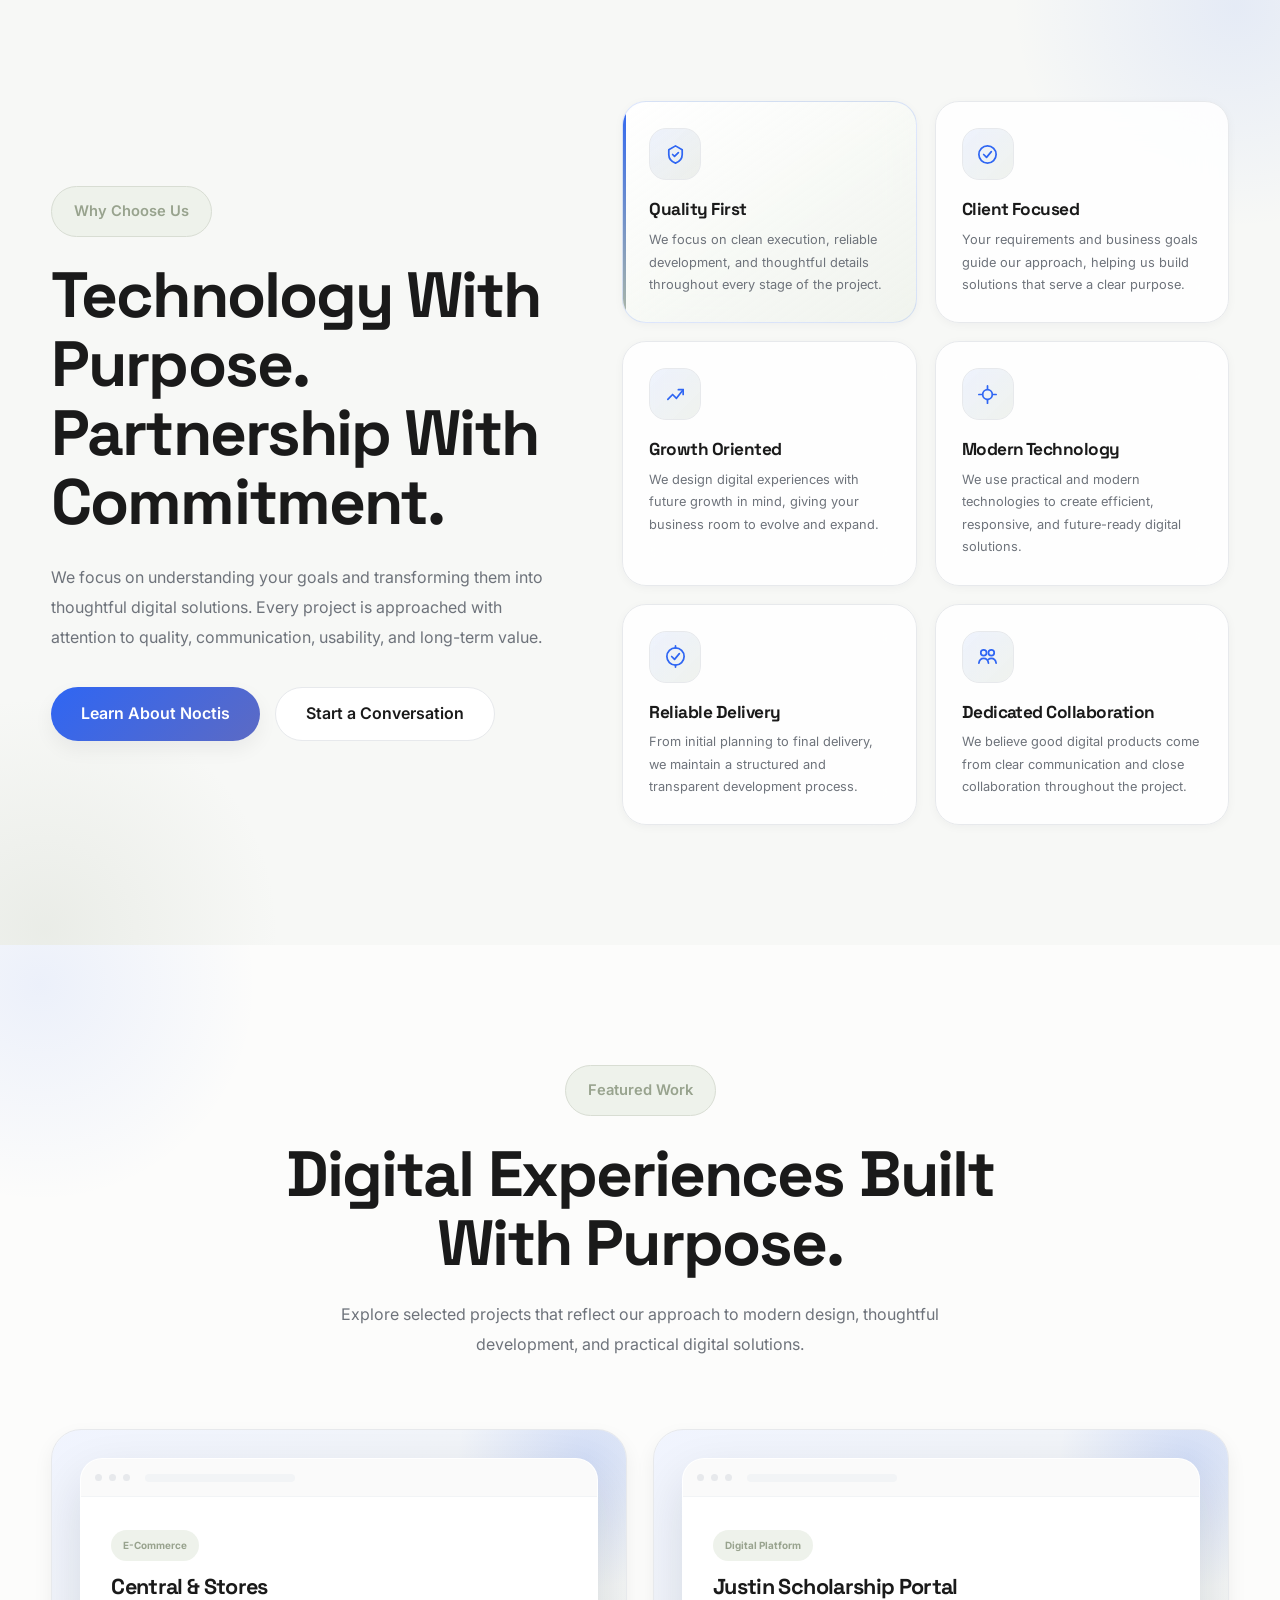
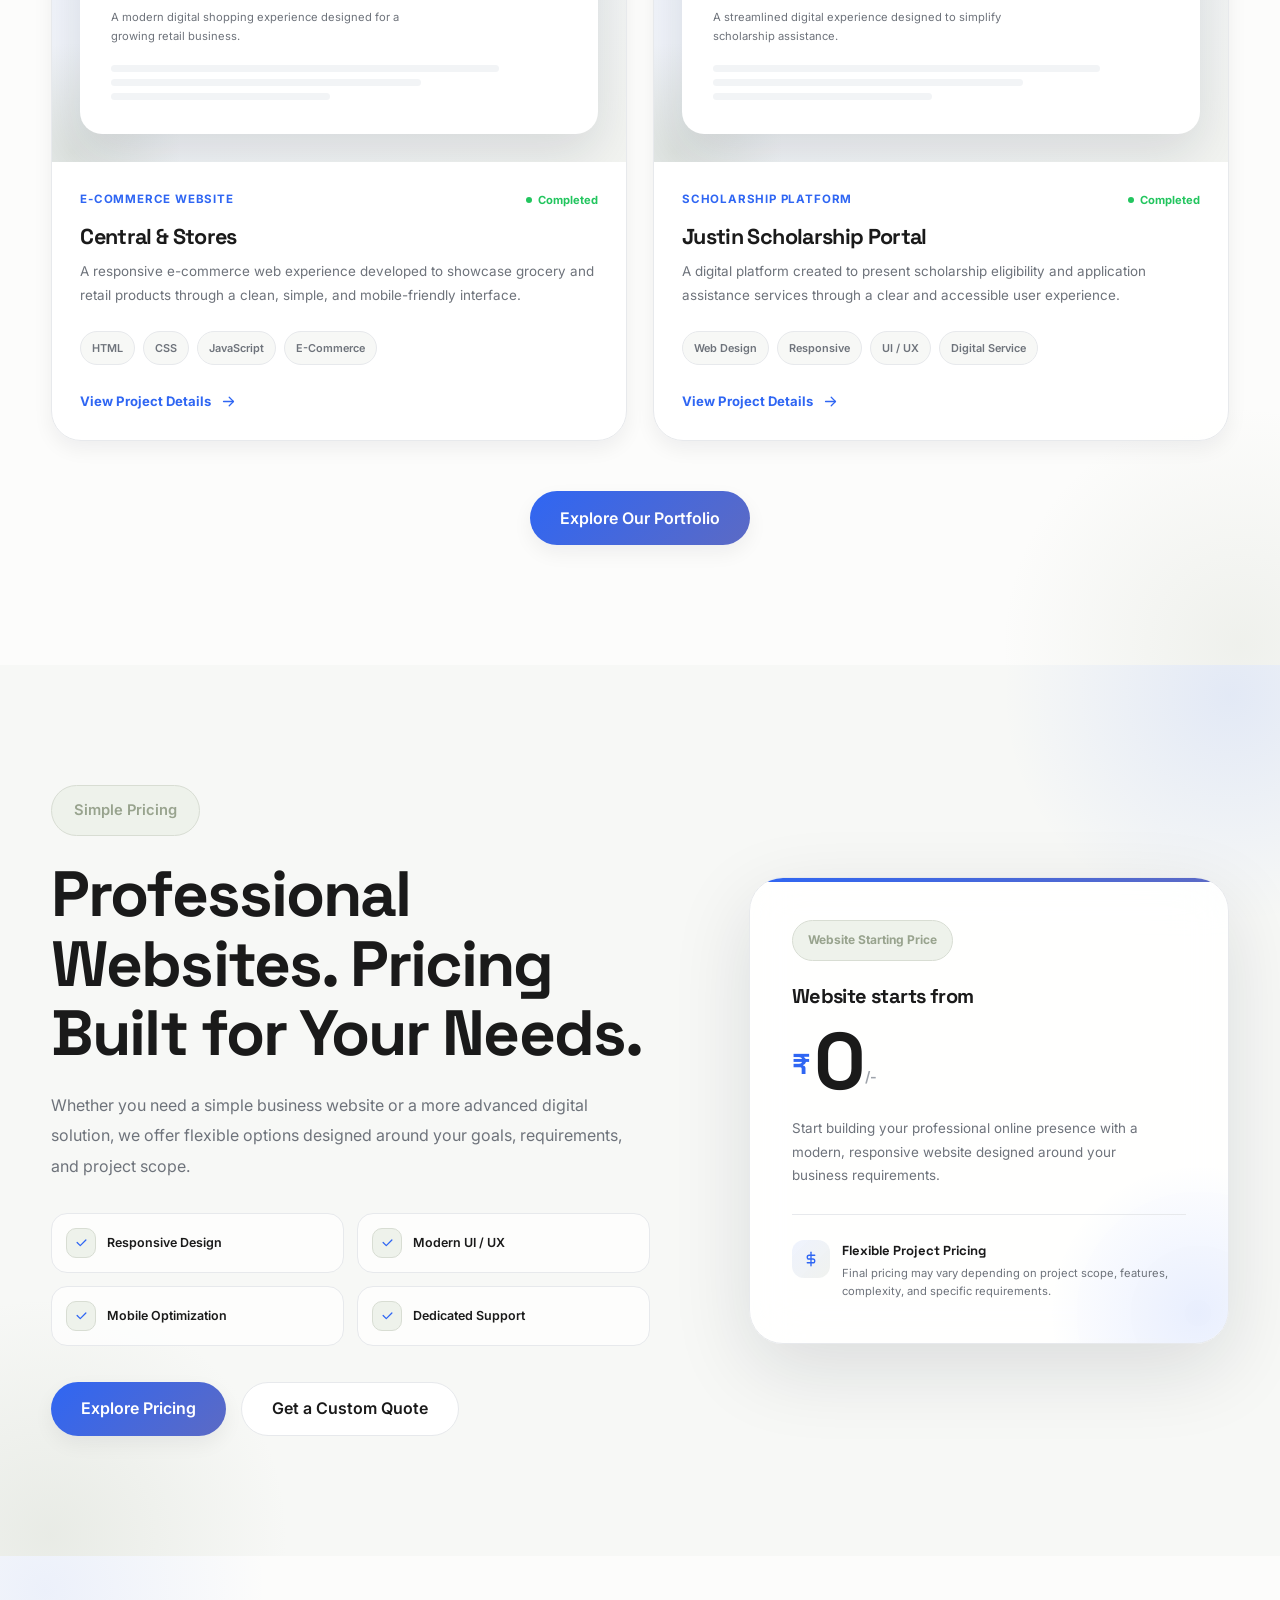
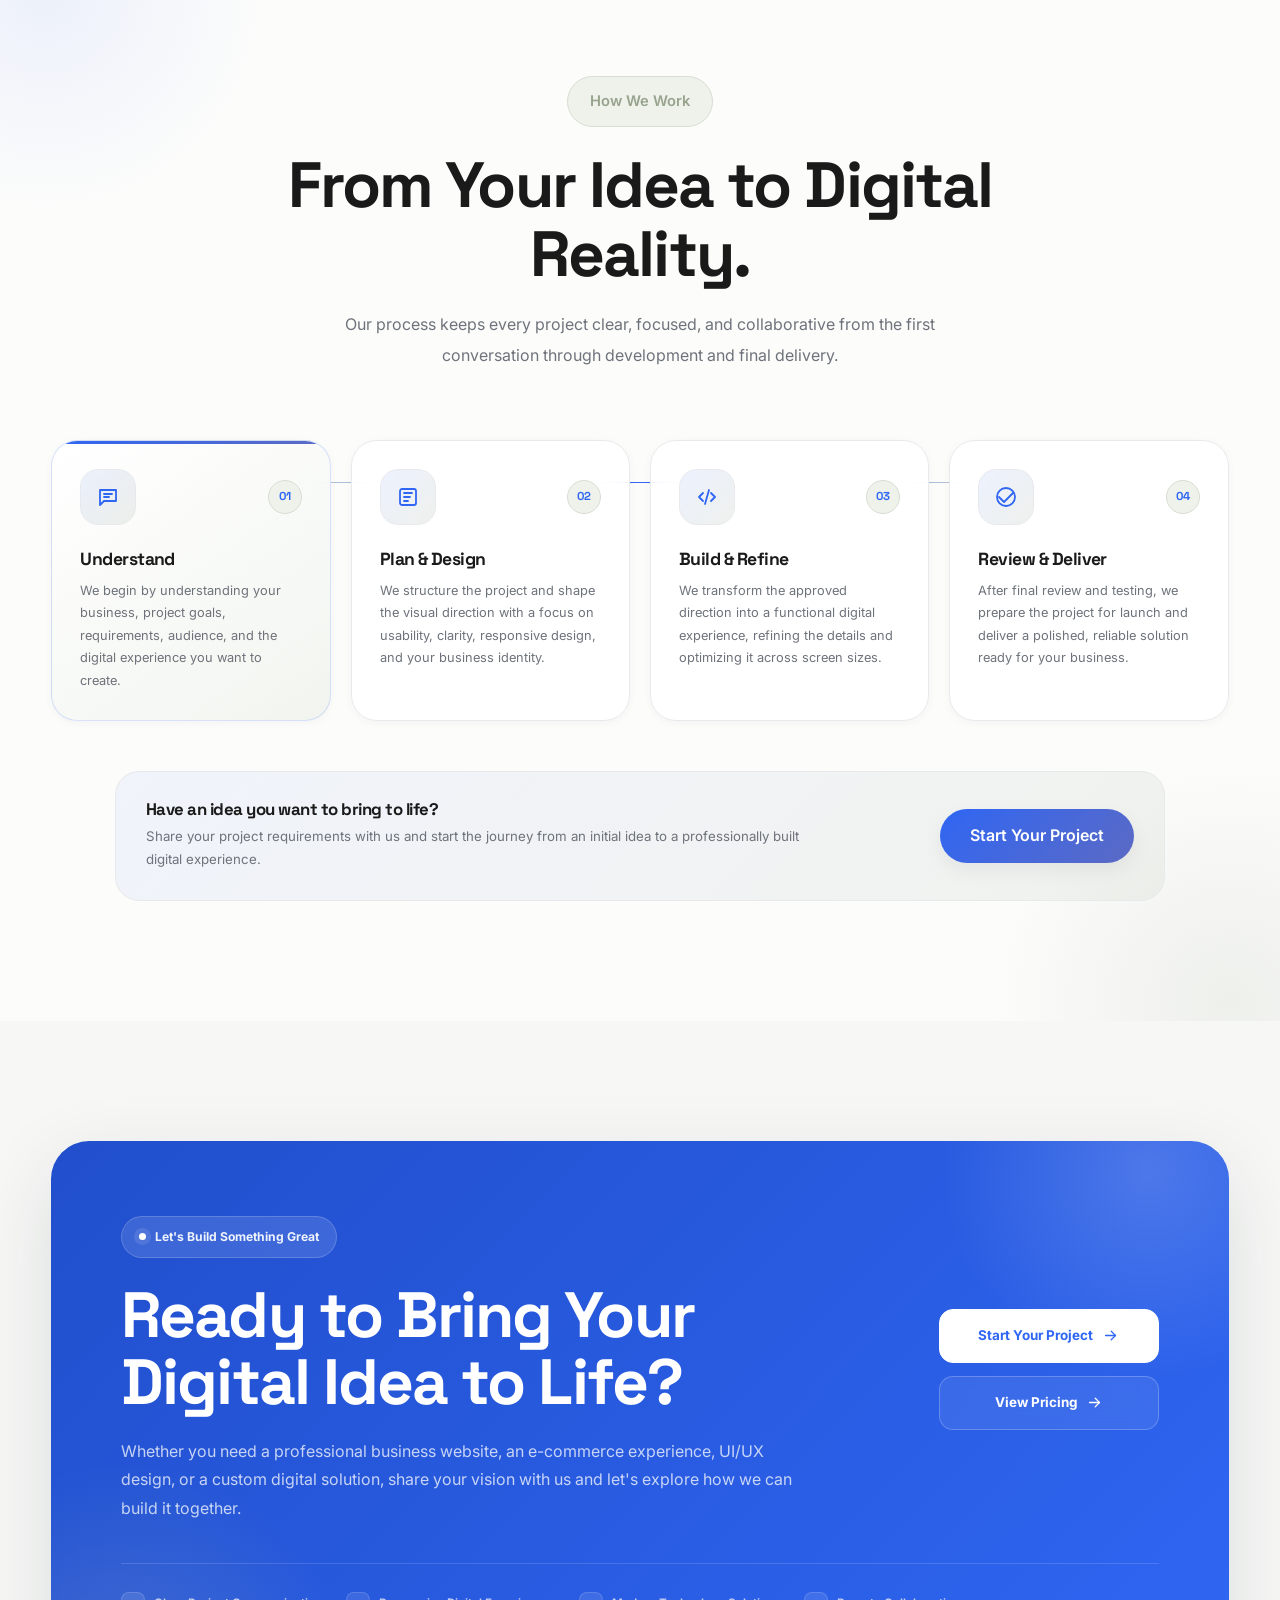
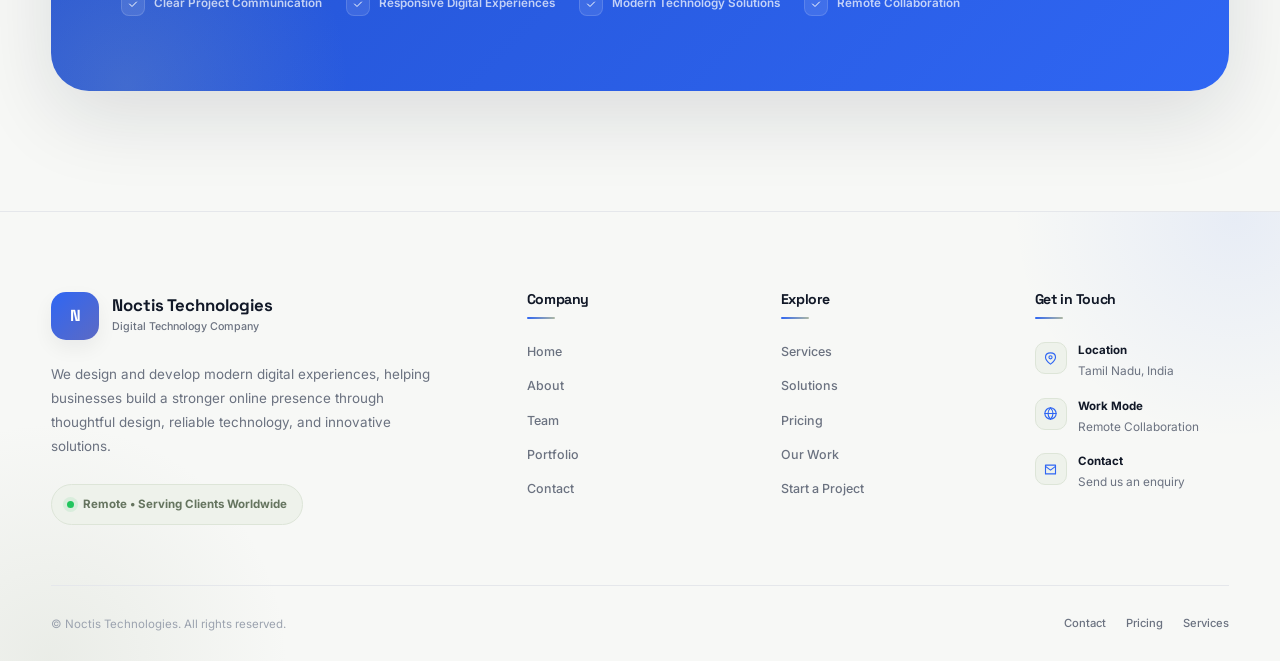
==== commit 4be732cf: "Add files via upload" ====
--- a/index.html
+++ b/index.html
@@ -1,85 +1,79 @@
-<!DOCTYPE html>
-<html lang="en">
-
-<head>
-
-    <!-- ==========================================
-         BASIC META
-    =========================================== -->
-
-    <meta charset="UTF-8">
-
-    <meta name="viewport"
-          content="width=device-width, initial-scale=1.0">
-
-    <meta http-equiv="X-UA-Compatible"
-          content="IE=edge">
-
-    <meta name="theme-color"
-          content="#2F66F3">
-
-    <!-- ==========================================
-         SEO
-    =========================================== -->
-
-    <title>Noctis Technologies | Engineering Digital Experiences That Inspire Growth</title>
-
-    <meta name="description"
-          content="Noctis Technologies is a remote-first digital innovation company delivering premium websites, AI-powered solutions, software development, UI/UX design, and digital transformation for businesses worldwide.">
-
-    <meta name="keywords"
-          content="Noctis Technologies, Website Development, Web Design, UI UX Design, AI Solutions, Software Development, E-Commerce, SEO, Digital Innovation">
-
-    <meta name="author"
-          content="Noctis Technologies">
-
-    <meta name="robots"
-          content="index, follow">
-
-    <!-- ==========================================
-         OPEN GRAPH
-    =========================================== -->
-
-    <meta property="og:type"
-          content="website">
-
-    <meta property="og:title"
-          content="Noctis Technologies">
-
-    <meta property="og:description"
-          content="Engineering Digital Experiences That Inspire Growth.">
-
-    <!-- ==========================================
-         FONTS
-    =========================================== -->
-
-    <link rel="preconnect"
-          href="https://fonts.googleapis.com">
-
-    <link rel="preconnect"
-          href="https://fonts.gstatic.com"
-          crossorigin>
-
-    <link href="https://fonts.googleapis.com/css2?family=Inter:wght@300;400;500;600;700;800&family=Space+Grotesk:wght@400;500;600;700&display=swap"
-          rel="stylesheet">
-
-    <!-- ==========================================
-         FAVICON
-    =========================================== -->
-
-    <link rel="icon"
-          type="image/svg+xml"
-          href="favicon.svg">
-
-    <!-- ==========================================
-         CSS
-    =========================================== -->
-
-    <style>
-      /*==================================================
-NOCTIS TECHNOLOGIES DESIGN SYSTEM
-Version : 1.0
-Theme   : Royal Blue × Sage Green × Warm White
+<!DOCTYPE html><html lang="en"><head><!--==================================================
+BASIC META
+==================================================-->
+
+<meta charset="UTF-8">
+
+<meta name="viewport"
+      content="width=device-width, initial-scale=1.0">
+
+<meta http-equiv="X-UA-Compatible"
+      content="IE=edge">
+
+<meta name="theme-color"
+      content="#2F66F3">
+
+<!--==================================================
+SEO
+==================================================-->
+
+<title>Noctis Technologies | Engineering Digital Experiences That Inspire Growth</title>
+
+<meta name="description"
+      content="Noctis Technologies is a remote-first digital innovation company delivering premium websites, AI-powered solutions, software development, UI/UX design, and digital transformation for businesses worldwide.">
+
+<meta name="keywords"
+      content="Noctis Technologies, Website Development, Web Design, UI UX Design, AI Solutions, Software Development, E-Commerce, SEO, Digital Innovation">
+
+<meta name="author"
+      content="Noctis Technologies">
+
+<meta name="robots"
+      content="index, follow">
+
+<!--==================================================
+OPEN GRAPH
+==================================================-->
+
+<meta property="og:type"
+      content="website">
+
+<meta property="og:title"
+      content="Noctis Technologies">
+
+<meta property="og:description"
+      content="Engineering Digital Experiences That Inspire Growth.">
+
+<!--==================================================
+GOOGLE FONTS
+==================================================-->
+
+<link rel="preconnect"
+      href="https://fonts.googleapis.com">
+
+<link rel="preconnect"
+      href="https://fonts.gstatic.com"
+      crossorigin>
+
+<link href="https://fonts.googleapis.com/css2?family=Inter:wght@300;400;500;600;700;800&family=Space+Grotesk:wght@400;500;600;700&display=swap"
+      rel="stylesheet">
+
+<!--==================================================
+FAVICON
+==================================================-->
+
+<link rel="icon"
+      type="image/svg+xml"
+      href="favicon.svg">
+
+<!--==================================================
+CSS
+==================================================-->
+
+<style>
+
+/*==================================================
+ROOT VARIABLES
 ==================================================*/
 
 :root{
@@ -95,7 +89,7 @@
     --secondary:#5C6AC4;
 
     /*==================================================
-    SAGE GREEN
+    SAGE ACCENT
     ==================================================*/
 
     --sage:#AEB8A4;
@@ -104,7 +98,7 @@
     --sage-soft:#EEF2EB;
 
     /*==================================================
-    BACKGROUND
+    BACKGROUNDS
     ==================================================*/
 
     --background:#FCFCFB;
@@ -129,7 +123,7 @@
     --danger:#EF4444;
 
     /*==================================================
-    BORDER
+    BORDERS
     ==================================================*/
 
     --border:#E7E9EC;
@@ -189,14 +183,10 @@
     --space-8:120px;
 
     /*==================================================
-    CONTAINER
+    LAYOUT
     ==================================================*/
 
     --container:1320px;
-
-    /*==================================================
-    HEADER
-    ==================================================*/
 
     --header-height:90px;
 
@@ -206,28 +196,41 @@
 
     --transition:.35s ease;
 
-  }
-      /*==================================================
+}
+
+
+/*==================================================
+GLOBAL CSS
+==================================================*/
+
+
+/*==================================================
 RESET
 ==================================================*/
 
 *,
 *::before,
 *::after{
+
     margin:0;
+
     padding:0;
+
     box-sizing:border-box;
-}
+
+}
+
 
 html{
 
+    font-size:16px;
+
     scroll-behavior:smooth;
 
     scroll-padding-top:var(--header-height);
 
-    font-size:16px;
-
-}
+}
+
 
 body{
 
@@ -248,6 +251,7 @@
     -moz-osx-font-smoothing:grayscale;
 
 }
+
 
 /*==================================================
 TYPOGRAPHY
@@ -262,39 +266,44 @@
 
     font-family:"Space Grotesk",sans-serif;
 
+    font-weight:700;
+
     color:var(--text);
 
-    font-weight:700;
-
     line-height:1.08;
 
     letter-spacing:-.03em;
 
 }
 
+
 h1{
 
     font-size:clamp(3rem,8vw,6rem);
 
 }
 
+
 h2{
 
     font-size:clamp(2.3rem,5vw,4rem);
 
 }
 
+
 h3{
 
-    font-size:clamp(1.4rem,3vw,2rem);
-
-}
+    font-size:clamp(1.45rem,3vw,2rem);
+
+}
+
 
 h4{
 
-    font-size:1.2rem;
-
-}
+    font-size:1.15rem;
+
+}
+
 
 p{
 
@@ -302,7 +311,10 @@
 
     font-size:1rem;
 
-}
+    line-height:1.9;
+
+}
+
 
 small{
 
@@ -310,12 +322,14 @@
 
 }
 
+
 strong{
 
     color:var(--text);
 
 }
 
+
 /*==================================================
 ELEMENTS
 ==================================================*/
@@ -330,12 +344,14 @@
 
 }
 
+
 ul{
 
     list-style:none;
 
 }
 
+
 img{
 
     display:block;
@@ -346,6 +362,7 @@
 
 }
 
+
 svg{
 
     display:block;
@@ -354,17 +371,21 @@
 
 }
 
+
 button{
 
     border:none;
 
+    outline:none;
+
     background:none;
 
+    font:inherit;
+
     cursor:pointer;
 
-    font:inherit;
-
-}
+}
+
 
 input,
 textarea,
@@ -382,8 +403,9 @@
 
 }
 
-/*==================================================
-LAYOUT
+
+/*==================================================
+MAIN LAYOUT
 ==================================================*/
 
 .container{
@@ -394,16 +416,176 @@
 
 }
 
+
 section{
 
     position:relative;
 
-    padding:var(--space-8) 0;
-
-}
-
-/*==================================================
-SELECTION
+    padding:120px 0;
+
+}
+
+
+/*==================================================
+SHARED SECTION HEADING
+==================================================*/
+
+.section-heading{
+
+    position:relative;
+
+    z-index:2;
+
+    max-width:760px;
+
+    margin:0 auto 70px;
+
+    text-align:center;
+
+}
+
+
+.section-badge{
+
+    display:inline-flex;
+
+    align-items:center;
+
+    justify-content:center;
+
+    padding:12px 22px;
+
+    margin-bottom:24px;
+
+    border-radius:999px;
+
+    background:var(--sage-soft);
+
+    border:1px solid var(--sage-light);
+
+    color:var(--sage-dark);
+
+    font-size:.92rem;
+
+    font-weight:600;
+
+}
+
+
+.section-heading h2{
+
+    margin-bottom:20px;
+
+}
+
+
+.section-heading p{
+
+    max-width:680px;
+
+    margin:auto;
+
+}
+
+
+/*==================================================
+PRIMARY BUTTON
+==================================================*/
+
+.btn-primary{
+
+    position:relative;
+
+    display:inline-flex;
+
+    align-items:center;
+
+    justify-content:center;
+
+    min-height:54px;
+
+    padding:0 30px;
+
+    border-radius:999px;
+
+    background:linear-gradient(
+        135deg,
+        var(--primary),
+        var(--secondary)
+    );
+
+    color:#fff;
+
+    font-weight:600;
+
+    box-shadow:var(--shadow-sm);
+
+    transition:var(--transition);
+
+    overflow:hidden;
+
+}
+
+
+.btn-primary:hover{
+
+    transform:translateY(-4px);
+
+    box-shadow:var(--shadow-lg);
+
+}
+
+
+/*==================================================
+SECONDARY BUTTON
+==================================================*/
+
+.btn-secondary{
+
+    position:relative;
+
+    display:inline-flex;
+
+    align-items:center;
+
+    justify-content:center;
+
+    min-height:54px;
+
+    padding:0 30px;
+
+    border-radius:999px;
+
+    border:1px solid var(--border);
+
+    background:#fff;
+
+    color:var(--text);
+
+    font-weight:600;
+
+    transition:var(--transition);
+
+    overflow:hidden;
+
+}
+
+
+.btn-secondary:hover{
+
+    color:var(--primary);
+
+    border-color:var(--primary);
+
+    transform:translateY(-4px);
+
+    box-shadow:var(--shadow-sm);
+
+}
+
+
+/*==================================================
+TEXT SELECTION
 ==================================================*/
 
 ::selection{
@@ -414,6 +596,7 @@
 
 }
 
+
 /*==================================================
 SCROLLBAR
 ==================================================*/
@@ -424,28 +607,28 @@
 
 }
 
+
 ::-webkit-scrollbar-track{
 
     background:var(--section);
 
 }
 
+
 ::-webkit-scrollbar-thumb{
 
     background:linear-gradient(
-
         var(--primary),
-
         var(--sage)
-
     );
 
     border-radius:999px;
 
 }
 
-/*==================================================
-FOCUS
+
+/*==================================================
+ACCESSIBILITY FOCUS
 ==================================================*/
 
 :focus-visible{
@@ -456,46 +639,55 @@
 
 }
 
-/*==================================================
-RESPONSIVE
-==================================================*/
-
-@media(max-width:1200px){
-
-.container{
-
-width:94%;
-
-}
-
-}
+
+/*==================================================
+GLOBAL RESPONSIVE
+==================================================*/
+
+@media(max-width:992px){
+
+    .container{
+
+        width:94%;
+
+    }
+
+}
+
 
 @media(max-width:768px){
 
-section{
-
-padding:90px 0;
-
-}
-
-}
-
-@media(max-width:576px){
-
-html{
-
-font-size:15px;
-
-}
-
-section{
-
-padding:72px 0;
-
-}
-
-  }
-      /*==================================================
+    section{
+
+        padding:90px 0;
+
+    }
+
+}
+
+
+@media(max-width:480px){
+
+    html{
+
+        font-size:15px;
+
+    }
+
+    section{
+
+        padding:75px 0;
+
+    }
+
+    .section-heading{
+
+        margin-bottom:50px;
+
+    }
+
+}
+  /*==================================================
 HEADER
 ==================================================*/
 
@@ -511,7 +703,7 @@
 
     z-index:1000;
 
-    padding:22px 0;
+    padding:20px 0;
 
     transition:all .35s ease;
 
@@ -523,6 +715,7 @@
 
 }
 
+
 /*==================================================
 NAVBAR
 ==================================================*/
@@ -541,11 +734,11 @@
 
     padding:0 26px;
 
-    background:rgba(255,255,255,.72);
-
-    backdrop-filter:blur(22px);
-
-    -webkit-backdrop-filter:blur(22px);
+    background:rgba(255,255,255,.78);
+
+    backdrop-filter:blur(24px);
+
+    -webkit-backdrop-filter:blur(24px);
 
     border:1px solid rgba(255,255,255,.65);
 
@@ -557,8 +750,9 @@
 
 }
 
-/*==================================================
-WORDMARK
+
+/*==================================================
+BRAND / LOGO
 ==================================================*/
 
 .brand{
@@ -567,10 +761,27 @@
 
     align-items:center;
 
+    gap:14px;
+
     flex-shrink:0;
 
 }
 
+.brand img{
+
+    width:48px;
+
+    height:48px;
+
+    object-fit:contain;
+
+}
+
+
+/*==================================================
+BRAND TEXT
+==================================================*/
+
 .brand-text{
 
     display:flex;
@@ -585,11 +796,11 @@
 
     font-family:"Space Grotesk",sans-serif;
 
-    font-size:1.25rem;
+    font-size:1.18rem;
 
     font-weight:700;
 
-    letter-spacing:.28em;
+    letter-spacing:.22em;
 
     color:var(--text);
 
@@ -601,18 +812,19 @@
 
     margin-top:6px;
 
-    font-size:.88rem;
+    font-size:.84rem;
 
     font-weight:600;
 
+    color:var(--sage-dark);
+
     letter-spacing:.08em;
 
-    color:var(--sage-dark);
-
-}
-
-/*==================================================
-NAVIGATION
+}
+
+
+/*==================================================
+DESKTOP NAVIGATION
 ==================================================*/
 
 .nav-links{
@@ -625,31 +837,37 @@
 
 }
 
+.nav-links li{
+
+    list-style:none;
+
+}
+
 .nav-links a{
 
     position:relative;
 
-    font-size:.96rem;
+    font-size:.95rem;
 
     font-weight:600;
 
     color:var(--text-light);
 
-    transition:.3s;
-
-}
-
-.nav-links a:hover{
+    transition:.35s;
+
+}
+
+.nav-links a:hover,
+.nav-links a.active{
 
     color:var(--primary);
 
 }
 
-.nav-links a.active{
-
-    color:var(--primary);
-
-}
+
+/*==================================================
+NAVIGATION UNDERLINE
+==================================================*/
 
 .nav-links a::after{
 
@@ -665,2120 +883,7 @@
 
     height:2px;
 
-    border-radius:20px;
-
-    background:linear-gradient(
-    90deg,
-    var(--primary),
-    var(--sage));
-
-    transition:.35s;
-
-}
-
-.nav-links a:hover::after,
-.nav-links a.active::after{
-
-    width:100%;
-
-}
-
-/*==================================================
-RIGHT
-==================================================*/
-
-.nav-right{
-
-    display:flex;
-
-    align-items:center;
-
-    gap:16px;
-
-}
-
-/*==================================================
-BUTTON
-==================================================*/
-
-.btn-primary{
-
-    display:inline-flex;
-
-    align-items:center;
-
-    justify-content:center;
-
-    height:48px;
-
-    padding:0 24px;
-
     border-radius:999px;
-
-    background:linear-gradient(
-    135deg,
-    var(--primary),
-    var(--secondary));
-
-    color:#fff;
-
-    font-weight:600;
-
-    transition:var(--transition);
-
-    box-shadow:var(--shadow-sm);
-
-}
-
-.btn-primary:hover{
-
-    transform:translateY(-3px);
-
-    box-shadow:var(--shadow-lg);
-
-}
-
-/*==================================================
-MENU
-==================================================*/
-
-.menu-toggle{
-
-    display:none;
-
-    width:48px;
-
-    height:48px;
-
-    border-radius:50%;
-
-    background:#fff;
-
-    border:1px solid var(--border);
-
-    color:var(--text);
-
-    transition:.3s;
-
-}
-
-.menu-toggle:hover{
-
-    background:var(--sage-soft);
-
-}
-
-/*==================================================
-MOBILE MENU
-==================================================*/
-
-.mobile-menu{
-
-    position:fixed;
-
-    top:0;
-
-    right:-100%;
-
-    width:100%;
-
-    height:100vh;
-
-    background:rgba(252,252,251,.98);
-
-    backdrop-filter:blur(28px);
-
-    transition:.4s;
-
-    z-index:999;
-
-    display:flex;
-
-    justify-content:center;
-
-    align-items:center;
-
-}
-
-.mobile-menu.active{
-
-    right:0;
-
-}
-
-.mobile-menu nav{
-
-    display:flex;
-
-    flex-direction:column;
-
-    align-items:center;
-
-    gap:28px;
-
-}
-
-.mobile-menu a{
-
-    font-family:"Space Grotesk",sans-serif;
-
-    font-size:1.5rem;
-
-    color:var(--text);
-
-    font-weight:600;
-
-}
-
-/*==================================================
-SCROLL PROGRESS
-==================================================*/
-
-.scroll-progress{
-
-    position:fixed;
-
-    top:0;
-
-    left:0;
-
-    width:0;
-
-    height:3px;
-
-    background:linear-gradient(
-    90deg,
-    var(--primary),
-    var(--sage));
-
-    z-index:2000;
-
-}
-
-/*==================================================
-RESPONSIVE
-==================================================*/
-
-@media(max-width:1100px){
-
-.nav-links{
-
-display:none;
-
-}
-
-.menu-toggle{
-
-display:flex;
-
-}
-
-.nav-right .btn-primary{
-
-display:none;
-
-}
-
-}
-
-@media(max-width:768px){
-
-.header{
-
-padding:16px 0;
-
-}
-
-.navbar{
-
-height:64px;
-
-padding:0 18px;
-
-}
-
-.brand-title{
-
-font-size:1.05rem;
-
-letter-spacing:.22em;
-
-}
-
-.brand-subtitle{
-
-font-size:.8rem;
-
-}
-
-}
-
-@media(max-width:480px){
-
-.navbar{
-
-border-radius:20px;
-
-}
-
-.brand-subtitle{
-
-display:none;
-
-}
-
-  }
-      /*==================================================
-HERO
-==================================================*/
-
-.hero{
-
-    position:relative;
-
-    overflow:hidden;
-
-    padding-top:180px;
-
-    padding-bottom:120px;
-
-}
-
-.hero-wrapper{
-
-    display:grid;
-
-    grid-template-columns:1.1fr .9fr;
-
-    align-items:center;
-
-    gap:80px;
-
-}
-
-/*==================================================
-LEFT
-==================================================*/
-
-.hero-content{
-
-    position:relative;
-
-    z-index:2;
-
-}
-
-.hero-badge{
-
-    display:inline-flex;
-
-    align-items:center;
-
-    gap:10px;
-
-    padding:12px 20px;
-
-    margin-bottom:28px;
-
-    border-radius:999px;
-
-    background:var(--sage-soft);
-
-    border:1px solid var(--sage-light);
-
-    color:var(--sage-dark);
-
-    font-size:.92rem;
-
-    font-weight:600;
-
-}
-
-.hero h1{
-
-    max-width:720px;
-
-    margin-bottom:28px;
-
-}
-
-.hero p{
-
-    max-width:620px;
-
-    font-size:1.08rem;
-
-    margin-bottom:42px;
-
-}
-
-.hero-buttons{
-
-    display:flex;
-
-    gap:18px;
-
-    flex-wrap:wrap;
-
-    margin-bottom:60px;
-
-}
-
-.btn-secondary{
-
-    display:inline-flex;
-
-    align-items:center;
-
-    justify-content:center;
-
-    height:48px;
-
-    padding:0 24px;
-
-    border-radius:999px;
-
-    border:1px solid var(--border);
-
-    background:#fff;
-
-    color:var(--text);
-
-    font-weight:600;
-
-    transition:var(--transition);
-
-}
-
-.btn-secondary:hover{
-
-    background:var(--sage-soft);
-
-    transform:translateY(-3px);
-
-}
-
-/*==================================================
-STATS
-==================================================*/
-
-.hero-info{
-
-    display:flex;
-
-    gap:40px;
-
-    flex-wrap:wrap;
-
-}
-
-.hero-item h3{
-
-    color:var(--primary);
-
-    font-size:2rem;
-
-    margin-bottom:6px;
-
-}
-
-.hero-item span{
-
-    color:var(--text-light);
-
-    font-size:.92rem;
-
-}
-
-/*==================================================
-RIGHT
-==================================================*/
-
-.hero-visual{
-
-    position:relative;
-
-    display:flex;
-
-    justify-content:center;
-
-    align-items:center;
-
-    min-height:650px;
-
-}
-
-/*==================================================
-BACKGROUND CIRCLES
-==================================================*/
-
-.hero-circle{
-
-    position:absolute;
-
-    border-radius:50%;
-
-    filter:blur(25px);
-
-}
-
-.hero-circle-one{
-
-    width:420px;
-
-    height:420px;
-
-    background:rgba(47,102,243,.10);
-
-}
-
-.hero-circle-two{
-
-    width:300px;
-
-    height:300px;
-
-    background:rgba(174,184,164,.18);
-
-    top:40px;
-
-    right:20px;
-
-}
-
-/*==================================================
-MAIN ILLUSTRATION
-==================================================*/
-
-.hero-illustration{
-
-    width:420px;
-
-    height:500px;
-
-    border-radius:36px;
-
-    background:linear-gradient(
-    135deg,
-    rgba(255,255,255,.95),
-    rgba(238,242,235,.92));
-
-    border:1px solid var(--border);
-
-    backdrop-filter:blur(20px);
-
-    box-shadow:var(--shadow-lg);
-
-    position:relative;
-
-    z-index:2;
-
-}
-
-/*==================================================
-FLOATING CARDS
-==================================================*/
-
-.hero-card{
-
-    position:absolute;
-
-    background:rgba(255,255,255,.82);
-
-    backdrop-filter:blur(20px);
-
-    border:1px solid rgba(255,255,255,.65);
-
-    border-radius:22px;
-
-    padding:18px 22px;
-
-    box-shadow:var(--shadow);
-
-    z-index:3;
-
-}
-
-.hero-card h4{
-
-    margin-bottom:6px;
-
-    font-size:1rem;
-
-}
-
-.hero-card small{
-
-    color:var(--text-muted);
-
-}
-
-.card-one{
-
-    top:20px;
-
-    left:-10px;
-
-}
-
-.card-two{
-
-    right:-10px;
-
-    top:180px;
-
-}
-
-.card-three{
-
-    bottom:20px;
-
-    left:20px;
-
-}
-
-/*==================================================
-RESPONSIVE
-==================================================*/
-
-@media(max-width:992px){
-
-.hero{
-
-padding-top:150px;
-
-}
-
-.hero-wrapper{
-
-grid-template-columns:1fr;
-
-text-align:center;
-
-}
-
-.hero-content p{
-
-margin:auto;
-
-margin-bottom:40px;
-
-}
-
-.hero-buttons{
-
-justify-content:center;
-
-}
-
-.hero-info{
-
-justify-content:center;
-
-}
-
-.hero-visual{
-
-margin-top:40px;
-
-min-height:520px;
-
-}
-
-}
-
-@media(max-width:768px){
-
-.hero-illustration{
-
-width:320px;
-
-height:400px;
-
-}
-
-.hero-card{
-
-display:none;
-
-}
-
-}
-
-@media(max-width:480px){
-
-.hero{
-
-padding-top:130px;
-
-}
-
-.hero-illustration{
-
-width:260px;
-
-height:330px;
-
-}
-
-.hero-info{
-
-gap:24px;
-
-}
-
-      }
-      /*==================================================
-TECHNOLOGY ECOSYSTEM
-==================================================*/
-
-.ecosystem{
-
-    background:linear-gradient(
-        180deg,
-        var(--background),
-        var(--section));
-
-    overflow:hidden;
-
-}
-
-.section-heading{
-
-    max-width:760px;
-
-    margin:0 auto 70px;
-
-    text-align:center;
-
-}
-
-.section-badge{
-
-    display:inline-flex;
-
-    align-items:center;
-
-    justify-content:center;
-
-    padding:12px 22px;
-
-    margin-bottom:22px;
-
-    border-radius:999px;
-
-    background:var(--sage-soft);
-
-    border:1px solid var(--sage-light);
-
-    color:var(--sage-dark);
-
-    font-size:.92rem;
-
-    font-weight:600;
-
-}
-
-.section-heading h2{
-
-    margin-bottom:24px;
-
-}
-
-.section-heading p{
-
-    max-width:650px;
-
-    margin:auto;
-
-    font-size:1.05rem;
-
-}
-
-/*==================================================
-MARQUEE
-==================================================*/
-
-.tech-marquee{
-
-    width:100%;
-
-    overflow:hidden;
-
-    mask-image:linear-gradient(
-        to right,
-        transparent,
-        #000 10%,
-        #000 90%,
-        transparent);
-
-    -webkit-mask-image:linear-gradient(
-        to right,
-        transparent,
-        #000 10%,
-        #000 90%,
-        transparent);
-
-}
-
-.tech-track{
-
-    display:flex;
-
-    gap:22px;
-
-    width:max-content;
-
-    animation:marquee 28s linear infinite;
-
-}
-
-.tech-marquee:hover .tech-track{
-
-    animation-play-state:paused;
-
-}
-
-/*==================================================
-TECH CARD
-==================================================*/
-
-.tech-item{
-
-    display:flex;
-
-    align-items:center;
-
-    justify-content:center;
-
-    min-width:170px;
-
-    height:70px;
-
-    padding:0 28px;
-
-    border-radius:22px;
-
-    background:rgba(255,255,255,.88);
-
-    backdrop-filter:blur(18px);
-
-    border:1px solid var(--border);
-
-    box-shadow:var(--shadow-sm);
-
-    color:var(--text);
-
-    font-weight:700;
-
-    letter-spacing:.02em;
-
-    transition:var(--transition);
-
-}
-
-.tech-item:hover{
-
-    transform:translateY(-6px);
-
-    border-color:var(--sage);
-
-    box-shadow:var(--shadow-lg);
-
-}
-
-/*==================================================
-ANIMATION
-==================================================*/
-
-@keyframes marquee{
-
-    from{
-
-        transform:translateX(0);
-
-    }
-
-    to{
-
-        transform:translateX(-50%);
-
-    }
-
-}
-
-/*==================================================
-RESPONSIVE
-==================================================*/
-
-@media(max-width:768px){
-
-.tech-item{
-
-min-width:145px;
-
-height:62px;
-
-font-size:.9rem;
-
-padding:0 20px;
-
-}
-
-.section-heading{
-
-margin-bottom:50px;
-
-}
-
-  }
-  /*==================================================
-WHY NOCTIS
-==================================================*/
-
-.why-noctis{
-
-    background:var(--background);
-
-    position:relative;
-
-    overflow:hidden;
-
-}
-
-.why-grid{
-
-    display:grid;
-
-    grid-template-columns:repeat(2,1fr);
-
-    gap:32px;
-
-    margin-top:70px;
-
-}
-
-/*==================================================
-CARD
-==================================================*/
-
-.why-card{
-
-    position:relative;
-
-    overflow:hidden;
-
-    padding:40px;
-
-    background:rgba(255,255,255,.82);
-
-    backdrop-filter:blur(20px);
-
-    -webkit-backdrop-filter:blur(20px);
-
-    border:1px solid var(--border);
-
-    border-radius:30px;
-
-    box-shadow:var(--shadow);
-
-    transition:all .4s ease;
-
-}
-
-.why-card::before{
-
-    content:"";
-
-    position:absolute;
-
-    inset:0;
-
-    background:linear-gradient(
-        135deg,
-        rgba(47,102,243,.03),
-        rgba(174,184,164,.10));
-
-    opacity:0;
-
-    transition:.4s;
-
-}
-
-.why-card:hover{
-
-    transform:translateY(-10px);
-
-    border-color:var(--sage);
-
-    box-shadow:var(--shadow-lg);
-
-}
-
-.why-card:hover::before{
-
-    opacity:1;
-
-}
-
-/*==================================================
-ICON
-==================================================*/
-
-.why-icon{
-
-    width:78px;
-
-    height:78px;
-
-    display:flex;
-
-    align-items:center;
-
-    justify-content:center;
-
-    margin-bottom:28px;
-
-    border-radius:22px;
-
-    background:linear-gradient(
-        135deg,
-        rgba(47,102,243,.08),
-        rgba(174,184,164,.18));
-
-    border:1px solid var(--border);
-
-}
-
-.why-icon svg{
-
-    width:68px;
-
-    height:68px;
-
-}
-
-/*==================================================
-TEXT
-==================================================*/
-
-.why-card h3{
-
-    margin-bottom:18px;
-
-    font-size:1.5rem;
-
-}
-
-.why-card p{
-
-    font-size:1rem;
-
-    line-height:1.9;
-
-    color:var(--text-light);
-
-}
-
-/*==================================================
-TOP BORDER
-==================================================*/
-
-.why-card::after{
-
-    content:"";
-
-    position:absolute;
-
-    top:0;
-
-    left:0;
-
-    width:100%;
-
-    height:4px;
-
-    background:linear-gradient(
-        90deg,
-        var(--primary),
-        var(--sage));
-
-    transform:scaleX(0);
-
-    transform-origin:left;
-
-    transition:.4s;
-
-}
-
-.why-card:hover::after{
-
-    transform:scaleX(1);
-
-}
-
-/*==================================================
-RESPONSIVE
-==================================================*/
-
-@media(max-width:992px){
-
-.why-grid{
-
-grid-template-columns:1fr;
-
-}
-
-}
-
-@media(max-width:768px){
-
-.why-card{
-
-padding:30px;
-
-}
-
-.why-icon{
-
-width:68px;
-
-height:68px;
-
-}
-
-}
-
-@media(max-width:480px){
-
-.why-grid{
-
-gap:22px;
-
-}
-
-.why-card{
-
-padding:24px;
-
-border-radius:24px;
-
-}
-
-                    }
-      /*==================================================
-SERVICES
-==================================================*/
-
-.services{
-
-    background:var(--section);
-
-    position:relative;
-
-    overflow:hidden;
-
-}
-
-.services::before{
-
-    content:"";
-
-    position:absolute;
-
-    top:-180px;
-
-    right:-180px;
-
-    width:420px;
-
-    height:420px;
-
-    border-radius:50%;
-
-    background:radial-gradient(
-        rgba(174,184,164,.18),
-        transparent 70%);
-
-    pointer-events:none;
-
-}
-
-.services::after{
-
-    content:"";
-
-    position:absolute;
-
-    bottom:-220px;
-
-    left:-180px;
-
-    width:480px;
-
-    height:480px;
-
-    border-radius:50%;
-
-    background:radial-gradient(
-        rgba(47,102,243,.08),
-        transparent 70%);
-
-    pointer-events:none;
-
-}
-
-/*==================================================
-GRID
-==================================================*/
-
-.services-grid{
-
-    display:grid;
-
-    grid-template-columns:repeat(3,1fr);
-
-    gap:28px;
-
-    margin-top:70px;
-
-    position:relative;
-
-    z-index:2;
-
-}
-
-/*==================================================
-FEATURED CARD
-==================================================*/
-
-.service-card.featured{
-
-    grid-column:span 2;
-
-}
-
-/*==================================================
-CARD
-==================================================*/
-
-.service-card{
-
-    position:relative;
-
-    overflow:hidden;
-
-    padding:38px;
-
-    background:rgba(255,255,255,.82);
-
-    backdrop-filter:blur(20px);
-
-    -webkit-backdrop-filter:blur(20px);
-
-    border:1px solid var(--border);
-
-    border-radius:30px;
-
-    box-shadow:var(--shadow);
-
-    transition:.4s ease;
-
-}
-
-.service-card:hover{
-
-    transform:translateY(-10px);
-
-    border-color:var(--sage);
-
-    box-shadow:var(--shadow-lg);
-
-}
-
-.service-card::before{
-
-    content:"";
-
-    position:absolute;
-
-    inset:0;
-
-    background:linear-gradient(
-        135deg,
-        rgba(47,102,243,.03),
-        rgba(174,184,164,.08));
-
-    opacity:0;
-
-    transition:.4s;
-
-}
-
-.service-card:hover::before{
-
-    opacity:1;
-
-}
-
-/*==================================================
-ICON
-==================================================*/
-
-.service-icon{
-
-    width:82px;
-
-    height:82px;
-
-    display:flex;
-
-    align-items:center;
-
-    justify-content:center;
-
-    margin-bottom:26px;
-
-    border-radius:24px;
-
-    background:linear-gradient(
-        135deg,
-        rgba(47,102,243,.08),
-        rgba(174,184,164,.18));
-
-    border:1px solid var(--border);
-
-    transition:.4s;
-
-}
-
-.service-card:hover .service-icon{
-
-    transform:rotate(-6deg) scale(1.05);
-
-}
-
-/*==================================================
-TEXT
-==================================================*/
-
-.service-card h3{
-
-    margin-bottom:16px;
-
-    font-size:1.45rem;
-
-}
-
-.service-card p{
-
-    margin-bottom:24px;
-
-    line-height:1.9;
-
-}
-
-.service-card span{
-
-    display:inline-flex;
-
-    align-items:center;
-
-    justify-content:center;
-
-    padding:10px 18px;
-
-    border-radius:999px;
-
-    background:var(--sage-soft);
-
-    color:var(--sage-dark);
-
-    font-size:.86rem;
-
-    font-weight:600;
-
-}
-
-/*==================================================
-TOP LINE
-==================================================*/
-
-.service-card::after{
-
-    content:"";
-
-    position:absolute;
-
-    top:0;
-
-    left:0;
-
-    width:100%;
-
-    height:4px;
-
-    background:linear-gradient(
-        90deg,
-        var(--primary),
-        var(--sage));
-
-    transform:scaleX(0);
-
-    transform-origin:left;
-
-    transition:.4s;
-
-}
-
-.service-card:hover::after{
-
-    transform:scaleX(1);
-
-}
-
-/*==================================================
-RESPONSIVE
-==================================================*/
-
-@media(max-width:1200px){
-
-.services-grid{
-
-grid-template-columns:repeat(2,1fr);
-
-}
-
-.service-card.featured{
-
-grid-column:span 2;
-
-}
-
-}
-
-@media(max-width:768px){
-
-.services-grid{
-
-grid-template-columns:1fr;
-
-}
-
-.service-card.featured{
-
-grid-column:span 1;
-
-}
-
-.service-card{
-
-padding:30px;
-
-}
-
-}
-
-@media(max-width:480px){
-
-.service-card{
-
-padding:24px;
-
-border-radius:24px;
-
-}
-
-.service-icon{
-
-width:72px;
-
-height:72px;
-
-}
-
-.service-card h3{
-
-font-size:1.25rem;
-
-}
-
-      }
-      /*==================================================
-SOLUTIONS
-==================================================*/
-
-.solutions{
-
-    position:relative;
-
-    overflow:hidden;
-
-    background:var(--background);
-
-}
-
-.solutions::before{
-
-    content:"";
-
-    position:absolute;
-
-    top:-200px;
-
-    left:-180px;
-
-    width:420px;
-
-    height:420px;
-
-    border-radius:50%;
-
-    background:radial-gradient(
-        rgba(47,102,243,.08),
-        transparent 70%);
-
-    pointer-events:none;
-
-}
-
-.solutions::after{
-
-    content:"";
-
-    position:absolute;
-
-    bottom:-180px;
-
-    right:-180px;
-
-    width:420px;
-
-    height:420px;
-
-    border-radius:50%;
-
-    background:radial-gradient(
-        rgba(174,184,164,.16),
-        transparent 70%);
-
-    pointer-events:none;
-
-}
-
-/*==================================================
-GRID
-==================================================*/
-
-.solutions-grid{
-
-    display:grid;
-
-    grid-template-columns:repeat(3,1fr);
-
-    gap:28px;
-
-    margin-top:70px;
-
-    position:relative;
-
-    z-index:2;
-
-}
-
-/*==================================================
-CARD
-==================================================*/
-
-.solution-card{
-
-    position:relative;
-
-    overflow:hidden;
-
-    padding:36px;
-
-    background:rgba(255,255,255,.82);
-
-    backdrop-filter:blur(20px);
-
-    -webkit-backdrop-filter:blur(20px);
-
-    border:1px solid var(--border);
-
-    border-radius:30px;
-
-    box-shadow:var(--shadow);
-
-    transition:all .4s ease;
-
-}
-
-.solution-card:hover{
-
-    transform:translateY(-10px);
-
-    border-color:var(--sage);
-
-    box-shadow:var(--shadow-lg);
-
-}
-
-.solution-card::before{
-
-    content:"";
-
-    position:absolute;
-
-    inset:0;
-
-    background:linear-gradient(
-        135deg,
-        rgba(47,102,243,.04),
-        rgba(174,184,164,.10));
-
-    opacity:0;
-
-    transition:.4s;
-
-}
-
-.solution-card:hover::before{
-
-    opacity:1;
-
-}
-
-/*==================================================
-FEATURED
-==================================================*/
-
-.solution-card.featured{
-
-    background:linear-gradient(
-        135deg,
-        rgba(47,102,243,.05),
-        rgba(174,184,164,.16));
-
-    border-color:rgba(47,102,243,.15);
-
-}
-
-/*==================================================
-ICON
-==================================================*/
-
-.solution-icon{
-
-    width:82px;
-
-    height:82px;
-
-    display:flex;
-
-    align-items:center;
-
-    justify-content:center;
-
-    margin-bottom:26px;
-
-    border-radius:22px;
-
-    background:linear-gradient(
-        135deg,
-        rgba(47,102,243,.08),
-        rgba(174,184,164,.18));
-
-    border:1px solid var(--border);
-
-    transition:.35s;
-
-}
-
-.solution-card:hover .solution-icon{
-
-    transform:scale(1.08) rotate(-6deg);
-
-}
-
-/*==================================================
-TEXT
-==================================================*/
-
-.solution-card h3{
-
-    margin-bottom:16px;
-
-    font-size:1.45rem;
-
-}
-
-.solution-card p{
-
-    color:var(--text-light);
-
-    line-height:1.9;
-
-}
-
-/*==================================================
-TOP BORDER
-==================================================*/
-
-.solution-card::after{
-
-    content:"";
-
-    position:absolute;
-
-    top:0;
-
-    left:0;
-
-    width:100%;
-
-    height:4px;
-
-    background:linear-gradient(
-        90deg,
-        var(--primary),
-        var(--sage));
-
-    transform:scaleX(0);
-
-    transform-origin:left;
-
-    transition:.35s;
-
-}
-
-.solution-card:hover::after{
-
-    transform:scaleX(1);
-
-}
-
-/*==================================================
-RESPONSIVE
-==================================================*/
-
-@media(max-width:1200px){
-
-.solutions-grid{
-
-grid-template-columns:repeat(2,1fr);
-
-}
-
-}
-
-@media(max-width:768px){
-
-.solutions-grid{
-
-grid-template-columns:1fr;
-
-}
-
-.solution-card{
-
-padding:30px;
-
-}
-
-}
-
-@media(max-width:480px){
-
-.solution-card{
-
-padding:24px;
-
-border-radius:24px;
-
-}
-
-.solution-icon{
-
-width:72px;
-
-height:72px;
-
-}
-
-.solution-card h3{
-
-font-size:1.25rem;
-
-}
-
-  }
-      /*==================================================
-PORTFOLIO
-==================================================*/
-
-.portfolio{
-
-    position:relative;
-
-    background:var(--section);
-
-    overflow:hidden;
-
-}
-
-.portfolio::before{
-
-    content:"";
-
-    position:absolute;
-
-    top:-220px;
-
-    right:-180px;
-
-    width:460px;
-
-    height:460px;
-
-    border-radius:50%;
-
-    background:radial-gradient(
-
-        rgba(47,102,243,.08),
-
-        transparent 70%
-
-    );
-
-}
-
-.portfolio::after{
-
-    content:"";
-
-    position:absolute;
-
-    bottom:-220px;
-
-    left:-180px;
-
-    width:420px;
-
-    height:420px;
-
-    border-radius:50%;
-
-    background:radial-gradient(
-
-        rgba(174,184,164,.18),
-
-        transparent 70%
-
-    );
-
-}
-
-/*==================================================
-GRID
-==================================================*/
-
-.portfolio-grid{
-
-    display:grid;
-
-    grid-template-columns:repeat(2,1fr);
-
-    gap:34px;
-
-    margin-top:70px;
-
-    position:relative;
-
-    z-index:2;
-
-}
-
-/*==================================================
-CARD
-==================================================*/
-
-.project-card{
-
-    overflow:hidden;
-
-    border-radius:32px;
-
-    background:rgba(255,255,255,.85);
-
-    backdrop-filter:blur(20px);
-
-    border:1px solid var(--border);
-
-    box-shadow:var(--shadow);
-
-    transition:.45s;
-
-}
-
-.project-card:hover{
-
-    transform:translateY(-12px);
-
-    border-color:var(--sage);
-
-    box-shadow:var(--shadow-lg);
-
-}
-
-.project-card.featured{
-
-    grid-column:span 2;
-
-}
-
-/*==================================================
-PREVIEW
-==================================================*/
-
-.project-preview{
-
-    height:340px;
-
-    display:flex;
-
-    align-items:center;
-
-    justify-content:center;
-
-    background:linear-gradient(
-
-        135deg,
-
-        rgba(47,102,243,.05),
-
-        rgba(174,184,164,.12)
-
-    );
-
-    border-bottom:1px solid var(--border);
-
-}
-
-/*==================================================
-CONTENT
-==================================================*/
-
-.project-content{
-
-    padding:36px;
-
-}
-
-.project-category{
-
-    display:inline-flex;
-
-    align-items:center;
-
-    padding:10px 18px;
-
-    border-radius:999px;
-
-    background:var(--sage-soft);
-
-    color:var(--sage-dark);
-
-    font-size:.85rem;
-
-    font-weight:700;
-
-    margin-bottom:18px;
-
-}
-
-.project-content h3{
-
-    margin-bottom:18px;
-
-    font-size:1.8rem;
-
-}
-
-.project-content p{
-
-    margin-bottom:28px;
-
-    line-height:1.9;
-
-}
-
-/*==================================================
-TAGS
-==================================================*/
-
-.project-tags{
-
-    display:flex;
-
-    flex-wrap:wrap;
-
-    gap:12px;
-
-    margin-bottom:30px;
-
-}
-
-.project-tags span{
-
-    padding:10px 18px;
-
-    border-radius:999px;
-
-    border:1px solid var(--border);
-
-    background:#fff;
-
-    font-size:.84rem;
-
-    font-weight:600;
-
-    transition:.3s;
-
-}
-
-.project-tags span:hover{
-
-    background:var(--sage-soft);
-
-    border-color:var(--sage);
-
-}
-
-/*==================================================
-LINK
-==================================================*/
-
-.project-content a{
-
-    display:inline-flex;
-
-    align-items:center;
-
-    gap:10px;
-
-    color:var(--primary);
-
-    font-weight:700;
-
-    transition:.35s;
-
-}
-
-.project-content a:hover{
-
-    gap:16px;
-
-}
-
-/*==================================================
-RESPONSIVE
-==================================================*/
-
-@media(max-width:992px){
-
-.project-card.featured{
-
-grid-column:span 1;
-
-}
-
-.portfolio-grid{
-
-grid-template-columns:1fr;
-
-}
-
-}
-
-@media(max-width:768px){
-
-.project-preview{
-
-height:260px;
-
-}
-
-.project-content{
-
-padding:28px;
-
-}
-
-}
-
-@media(max-width:480px){
-
-.project-content{
-
-padding:22px;
-
-}
-
-.project-content h3{
-
-font-size:1.45rem;
-
-}
-
-.project-preview{
-
-height:220px;
-
-}
-
-                             }
-      /*==================================================
-PROCESS
-==================================================*/
-
-.process{
-
-    position:relative;
-
-    background:var(--background);
-
-    overflow:hidden;
-
-}
-
-.process-grid{
-
-    display:grid;
-
-    grid-template-columns:repeat(5,1fr);
-
-    gap:28px;
-
-    margin-top:70px;
-
-    position:relative;
-
-    z-index:2;
-
-}
-
-.process-line{
-
-    position:absolute;
-
-    left:10%;
-
-    right:10%;
-
-    top:260px;
-
-    height:2px;
 
     background:linear-gradient(
         90deg,
@@ -2786,71 +891,1689 @@
         var(--sage)
     );
 
-    opacity:.15;
-
-}
-
-.process-card{
+    transition:.35s;
+
+}
+
+.nav-links a:hover::after,
+.nav-links a.active::after{
+
+    width:100%;
+
+}
+
+
+/*==================================================
+NAVIGATION RIGHT AREA
+==================================================*/
+
+.nav-right{
+
+    display:flex;
+
+    align-items:center;
+
+    gap:16px;
+
+}
+
+
+/*==================================================
+MENU TOGGLE
+==================================================*/
+
+.menu-toggle{
+
+    display:none;
+
+    width:52px;
+
+    height:52px;
+
+    align-items:center;
+
+    justify-content:center;
+
+    flex-shrink:0;
+
+    border-radius:50%;
+
+    background:#fff;
+
+    color:var(--text);
+
+    border:1px solid var(--border);
+
+    box-shadow:var(--shadow-xs);
+
+    transition:.35s;
+
+}
+
+.menu-toggle:hover{
+
+    transform:scale(1.05);
+
+    border-color:var(--primary);
+
+    color:var(--primary);
+
+}
+
+
+/*==================================================
+PREMIUM MOBILE MENU
+==================================================*/
+
+.mobile-menu{
+
+    position:fixed;
+
+    inset:0;
+
+    width:100%;
+
+    height:100vh;
+
+    height:100dvh;
+
+    background:rgba(252,252,251,.98);
+
+    backdrop-filter:blur(28px);
+
+    -webkit-backdrop-filter:blur(28px);
+
+    transform:translateX(100%);
+
+    transition:.45s ease;
+
+    z-index:9999;
+
+    overflow-y:auto;
+
+    padding:100px 30px 40px;
+
+}
+
+.mobile-menu.active{
+
+    transform:translateX(0);
+
+}
+
+
+/*==================================================
+MOBILE MENU NAVIGATION
+==================================================*/
+
+.mobile-menu nav{
+
+    display:flex;
+
+    flex-direction:column;
+
+    max-width:700px;
+
+    margin:auto;
+
+}
+
+.mobile-menu nav a{
+
+    display:flex;
+
+    align-items:center;
+
+    justify-content:space-between;
+
+    padding:22px 0;
+
+    font-family:"Space Grotesk",sans-serif;
+
+    font-size:1.25rem;
+
+    font-weight:600;
+
+    color:var(--text);
+
+    border-bottom:1px solid var(--divider);
+
+    transition:.3s;
+
+}
+
+.mobile-menu nav a:hover{
+
+    color:var(--primary);
+
+    padding-left:10px;
+
+}
+
+.mobile-menu nav a.active{
+
+    color:var(--primary);
+
+}
+
+
+/*==================================================
+MOBILE MENU CTA
+==================================================*/
+
+.mobile-menu .btn-primary{
+
+    margin-top:34px;
+
+    width:100%;
+
+    border-bottom:none;
+
+    color:#fff;
+
+}
+
+.mobile-menu .btn-primary:hover{
+
+    color:#fff;
+
+    padding-left:0;
+
+}
+
+
+/*==================================================
+SCROLL PROGRESS
+==================================================*/
+
+.scroll-progress{
+
+    position:fixed;
+
+    top:0;
+
+    left:0;
+
+    width:0;
+
+    height:3px;
+
+    background:linear-gradient(
+        90deg,
+        var(--primary),
+        var(--secondary)
+    );
+
+    z-index:10001;
+
+}
+
+
+/*==================================================
+HEADER RESPONSIVE
+==================================================*/
+
+@media(max-width:1100px){
+
+    .nav-links{
+
+        display:none;
+
+    }
+
+    .menu-toggle{
+
+        display:flex;
+
+    }
+
+    .nav-right .btn-primary{
+
+        display:none;
+
+    }
+
+}
+
+
+@media(max-width:768px){
+
+    .header{
+
+        padding:14px 0;
+
+    }
+
+    .navbar{
+
+        height:66px;
+
+        padding:0 18px;
+
+        border-radius:24px;
+
+    }
+
+    .brand-title{
+
+        font-size:1.05rem;
+
+    }
+
+    .brand-subtitle{
+
+        font-size:.78rem;
+
+    }
+
+    .mobile-menu{
+
+        padding:90px 24px 30px;
+
+    }
+
+}
+
+
+@media(max-width:480px){
+
+    .navbar{
+
+        padding:0 14px;
+
+    }
+
+    .mobile-menu nav a{
+
+        font-size:1.15rem;
+
+        padding:18px 0;
+
+    }
+
+    .menu-toggle{
+
+        width:48px;
+
+        height:48px;
+
+    }
+
+}
+
+
+@media(max-width:360px){
+
+    .brand-title{
+
+        font-size:.95rem;
+
+        letter-spacing:.18em;
+
+    }
+
+    .brand-subtitle{
+
+        font-size:.72rem;
+
+    }
+
+    .menu-toggle{
+
+        width:44px;
+
+        height:44px;
+
+    }
+
+  }
+  /*==================================================
+HOMEPAGE HERO
+==================================================*/
+
+.hero{
 
     position:relative;
 
-    padding:34px;
-
-    text-align:center;
-
-    border-radius:30px;
+    overflow:hidden;
+
+    padding:180px 0 120px;
+
+    background:linear-gradient(
+        180deg,
+        var(--background),
+        var(--section)
+    );
+
+}
+
+
+/*==================================================
+HERO BACKGROUND DECORATION
+==================================================*/
+
+.hero::before{
+
+    content:"";
+
+    position:absolute;
+
+    top:-180px;
+
+    right:-180px;
+
+    width:460px;
+
+    height:460px;
+
+    border-radius:50%;
+
+    background:radial-gradient(
+        rgba(47,102,243,.11),
+        transparent 70%
+    );
+
+    pointer-events:none;
+
+}
+
+.hero::after{
+
+    content:"";
+
+    position:absolute;
+
+    bottom:-220px;
+
+    left:-200px;
+
+    width:500px;
+
+    height:500px;
+
+    border-radius:50%;
+
+    background:radial-gradient(
+        rgba(174,184,164,.20),
+        transparent 70%
+    );
+
+    pointer-events:none;
+
+}
+
+
+/*==================================================
+HERO WRAPPER
+==================================================*/
+
+.hero-wrapper{
+
+    position:relative;
+
+    z-index:2;
+
+    display:grid;
+
+    grid-template-columns:1.08fr .92fr;
+
+    gap:80px;
+
+    align-items:center;
+
+}
+
+
+/*==================================================
+HERO CONTENT
+==================================================*/
+
+.hero-content{
+
+    position:relative;
+
+    z-index:2;
+
+}
+
+
+/*==================================================
+HERO BADGE
+==================================================*/
+
+.hero-badge{
+
+    display:inline-flex;
+
+    align-items:center;
+
+    gap:10px;
+
+    padding:12px 20px;
+
+    margin-bottom:26px;
+
+    border-radius:999px;
+
+    background:var(--sage-soft);
+
+    border:1px solid var(--sage-light);
+
+    color:var(--sage-dark);
+
+    font-size:.92rem;
+
+    font-weight:600;
+
+}
+
+
+/*==================================================
+HERO BADGE STATUS DOT
+==================================================*/
+
+.hero-badge::before{
+
+    content:"";
+
+    width:8px;
+
+    height:8px;
+
+    flex-shrink:0;
+
+    border-radius:50%;
+
+    background:var(--success);
+
+    box-shadow:
+        0 0 0 5px rgba(34,197,94,.10);
+
+}
+
+
+/*==================================================
+HERO HEADING
+==================================================*/
+
+.hero-content h1{
+
+    max-width:760px;
+
+    margin-bottom:26px;
+
+    font-size:clamp(3.2rem,7vw,5.8rem);
+
+}
+
+
+/*==================================================
+HERO DESCRIPTION
+==================================================*/
+
+.hero-content > p{
+
+    max-width:680px;
+
+    margin-bottom:40px;
+
+    font-size:1.08rem;
+
+}
+
+
+/*==================================================
+HERO BUTTONS
+==================================================*/
+
+.hero-buttons{
+
+    display:flex;
+
+    flex-wrap:wrap;
+
+    gap:18px;
+
+    margin-bottom:52px;
+
+}
+
+
+/*==================================================
+HERO STATS
+==================================================*/
+
+.hero-info{
+
+    display:grid;
+
+    grid-template-columns:repeat(3,minmax(0,1fr));
+
+    gap:16px;
+
+    max-width:700px;
+
+}
+
+
+/*==================================================
+HERO STAT ITEM
+==================================================*/
+
+.hero-item{
+
+    position:relative;
+
+    min-width:0;
+
+    padding:18px;
+
+    border-radius:18px;
+
+    background:rgba(255,255,255,.72);
+
+    backdrop-filter:blur(18px);
+
+    -webkit-backdrop-filter:blur(18px);
+
+    border:1px solid var(--border);
+
+    transition:var(--transition);
+
+}
+
+.hero-item:hover{
+
+    transform:translateY(-4px);
+
+    border-color:rgba(47,102,243,.20);
+
+    box-shadow:var(--shadow-xs);
+
+}
+
+.hero-item h3{
+
+    margin-bottom:6px;
+
+    color:var(--primary);
+
+    font-size:1.65rem;
+
+}
+
+.hero-item span{
+
+    display:block;
+
+    color:var(--text-light);
+
+    font-size:.78rem;
+
+    font-weight:500;
+
+    line-height:1.5;
+
+}
+
+
+/*==================================================
+HERO VISUAL
+==================================================*/
+
+.hero-visual{
+
+    position:relative;
+
+    display:flex;
+
+    align-items:center;
+
+    justify-content:center;
+
+    min-height:620px;
+
+}
+
+
+/*==================================================
+HERO VISUAL GLOW
+==================================================*/
+
+.hero-circle{
+
+    position:absolute;
+
+    border-radius:50%;
+
+    pointer-events:none;
+
+}
+
+.hero-circle-one{
+
+    width:430px;
+
+    height:430px;
+
+    background:radial-gradient(
+        circle,
+        rgba(47,102,243,.13),
+        rgba(47,102,243,.02) 55%,
+        transparent 72%
+    );
+
+    filter:blur(10px);
+
+}
+
+.hero-circle-two{
+
+    width:330px;
+
+    height:330px;
+
+    top:50px;
+
+    right:0;
+
+    background:radial-gradient(
+        circle,
+        rgba(174,184,164,.24),
+        rgba(174,184,164,.05) 55%,
+        transparent 72%
+    );
+
+    filter:blur(12px);
+
+}
+
+
+/*==================================================
+MAIN HERO VISUAL CARD
+==================================================*/
+
+.hero-illustration{
+
+    position:relative;
+
+    z-index:2;
+
+    width:100%;
+
+    max-width:460px;
+
+    min-height:520px;
+
+    padding:28px;
+
+    border-radius:36px;
+
+    background:rgba(255,255,255,.86);
+
+    backdrop-filter:blur(24px);
+
+    -webkit-backdrop-filter:blur(24px);
+
+    border:1px solid var(--border);
+
+    box-shadow:var(--shadow-lg);
+
+    overflow:hidden;
+
+}
+
+
+/*==================================================
+HERO VISUAL TOP LINE
+==================================================*/
+
+.hero-illustration::before{
+
+    content:"";
+
+    position:absolute;
+
+    top:0;
+
+    left:0;
+
+    width:100%;
+
+    height:4px;
+
+    background:linear-gradient(
+        90deg,
+        var(--primary),
+        var(--secondary)
+    );
+
+}
+
+
+/*==================================================
+HERO VISUAL INNER BACKGROUND
+==================================================*/
+
+.hero-illustration::after{
+
+    content:"";
+
+    position:absolute;
+
+    width:300px;
+
+    height:300px;
+
+    right:-120px;
+
+    bottom:-120px;
+
+    border-radius:50%;
+
+    background:radial-gradient(
+        rgba(47,102,243,.10),
+        transparent 70%
+    );
+
+    pointer-events:none;
+
+}
+
+
+/*==================================================
+HERO VISUAL HEADER
+==================================================*/
+
+.hero-visual-header{
+
+    position:relative;
+
+    z-index:2;
+
+    display:flex;
+
+    align-items:center;
+
+    justify-content:space-between;
+
+    gap:20px;
+
+    margin-bottom:28px;
+
+}
+
+
+/*==================================================
+HERO VISUAL BRAND
+==================================================*/
+
+.hero-visual-brand{
+
+    display:flex;
+
+    align-items:center;
+
+    gap:12px;
+
+}
+
+.hero-visual-logo{
+
+    display:flex;
+
+    align-items:center;
+
+    justify-content:center;
+
+    width:48px;
+
+    height:48px;
+
+    flex-shrink:0;
+
+    border-radius:15px;
+
+    background:linear-gradient(
+        135deg,
+        var(--primary),
+        var(--secondary)
+    );
+
+    color:#fff;
+
+    font-family:"Space Grotesk",sans-serif;
+
+    font-size:.85rem;
+
+    font-weight:700;
+
+    box-shadow:var(--shadow-sm);
+
+}
+
+.hero-visual-brand-text strong{
+
+    display:block;
+
+    margin-bottom:3px;
+
+    font-family:"Space Grotesk",sans-serif;
+
+    font-size:.94rem;
+
+}
+
+.hero-visual-brand-text span{
+
+    display:block;
+
+    color:var(--text-muted);
+
+    font-size:.72rem;
+
+}
+
+
+/*==================================================
+HERO VISUAL STATUS
+==================================================*/
+
+.hero-visual-status{
+
+    display:flex;
+
+    align-items:center;
+
+    gap:7px;
+
+    padding:8px 12px;
+
+    border-radius:999px;
+
+    background:rgba(34,197,94,.07);
+
+    border:1px solid rgba(34,197,94,.14);
+
+    color:var(--success);
+
+    font-size:.7rem;
+
+    font-weight:700;
+
+}
+
+.hero-visual-status::before{
+
+    content:"";
+
+    width:7px;
+
+    height:7px;
+
+    border-radius:50%;
+
+    background:var(--success);
+
+}
+
+
+/*==================================================
+HERO VISUAL MAIN PANEL
+==================================================*/
+
+.hero-main-panel{
+
+    position:relative;
+
+    z-index:2;
+
+    padding:28px;
+
+    margin-bottom:18px;
+
+    border-radius:24px;
+
+    background:linear-gradient(
+        145deg,
+        rgba(47,102,243,.07),
+        rgba(174,184,164,.15)
+    );
+
+    border:1px solid var(--border);
+
+}
+
+.hero-panel-label{
+
+    display:inline-flex;
+
+    margin-bottom:16px;
+
+    color:var(--primary);
+
+    font-size:.75rem;
+
+    font-weight:700;
+
+    text-transform:uppercase;
+
+    letter-spacing:.07em;
+
+}
+
+.hero-main-panel h3{
+
+    margin-bottom:12px;
+
+    font-size:1.55rem;
+
+}
+
+.hero-main-panel p{
+
+    margin:0;
+
+    font-size:.82rem;
+
+    line-height:1.75;
+
+}
+
+
+/*==================================================
+HERO VISUAL SERVICE GRID
+==================================================*/
+
+.hero-service-grid{
+
+    position:relative;
+
+    z-index:2;
+
+    display:grid;
+
+    grid-template-columns:repeat(2,minmax(0,1fr));
+
+    gap:14px;
+
+}
+
+
+/*==================================================
+HERO MINI SERVICE CARD
+==================================================*/
+
+.hero-service-item{
+
+    min-width:0;
+
+    padding:17px;
+
+    border-radius:18px;
 
     background:#fff;
 
     border:1px solid var(--border);
 
+    transition:var(--transition);
+
+}
+
+.hero-service-item:hover{
+
+    transform:translateY(-4px);
+
+    border-color:rgba(47,102,243,.20);
+
+    box-shadow:var(--shadow-xs);
+
+}
+
+.hero-service-icon{
+
+    display:flex;
+
+    align-items:center;
+
+    justify-content:center;
+
+    width:38px;
+
+    height:38px;
+
+    margin-bottom:12px;
+
+    border-radius:12px;
+
+    background:var(--sage-soft);
+
+    border:1px solid var(--sage-light);
+
+    color:var(--primary);
+
+}
+
+.hero-service-icon svg{
+
+    width:19px;
+
+    height:19px;
+
+    stroke:currentColor;
+
+}
+
+.hero-service-item h4{
+
+    margin-bottom:5px;
+
+    font-size:.86rem;
+
+}
+
+.hero-service-item p{
+
+    margin:0;
+
+    font-size:.7rem;
+
+    line-height:1.55;
+
+}
+
+
+/*==================================================
+FLOATING HERO CARDS
+==================================================*/
+
+.hero-card{
+
+    position:absolute;
+
+    z-index:3;
+
+    min-width:190px;
+
+    padding:17px 19px;
+
+    border-radius:18px;
+
+    background:rgba(255,255,255,.92);
+
+    backdrop-filter:blur(20px);
+
+    -webkit-backdrop-filter:blur(20px);
+
+    border:1px solid rgba(255,255,255,.80);
+
     box-shadow:var(--shadow);
 
-    transition:.4s;
-
-}
-
-.process-card:hover{
-
-    transform:translateY(-10px);
+    transition:var(--transition);
+
+}
+
+.hero-card:hover{
+
+    transform:translateY(-5px);
 
     box-shadow:var(--shadow-lg);
 
-    border-color:var(--sage);
-
-}
-
-.step-number{
+}
+
+.hero-card h4{
+
+    margin-bottom:5px;
+
+    font-size:.9rem;
+
+}
+
+.hero-card small{
+
+    display:block;
+
+    font-size:.7rem;
+
+    line-height:1.5;
+
+}
+
+.card-one{
+
+    top:40px;
+
+    left:-25px;
+
+}
+
+.card-two{
+
+    top:240px;
+
+    right:-35px;
+
+}
+
+.card-three{
+
+    bottom:35px;
+
+    left:-15px;
+
+}
+
+
+/*==================================================
+HERO RESPONSIVE - TABLET
+==================================================*/
+
+@media(max-width:1100px){
+
+    .hero-wrapper{
+
+        gap:50px;
+
+    }
+
+    .hero-card{
+
+        min-width:170px;
+
+    }
+
+    .card-one{
+
+        left:0;
+
+    }
+
+    .card-two{
+
+        right:0;
+
+    }
+
+}
+
+
+/*==================================================
+HERO RESPONSIVE - 992PX
+==================================================*/
+
+@media(max-width:992px){
+
+    .hero{
+
+        padding:160px 0 100px;
+
+    }
+
+    .hero-wrapper{
+
+        grid-template-columns:1fr;
+
+        gap:60px;
+
+        text-align:center;
+
+    }
+
+    .hero-content h1{
+
+        margin-left:auto;
+
+        margin-right:auto;
+
+    }
+
+    .hero-content > p{
+
+        margin-left:auto;
+
+        margin-right:auto;
+
+        margin-bottom:40px;
+
+    }
+
+    .hero-buttons{
+
+        justify-content:center;
+
+    }
+
+    .hero-info{
+
+        margin-inline:auto;
+
+        text-align:left;
+
+    }
+
+    .hero-visual{
+
+        min-height:580px;
+
+    }
+
+}
+
+
+/*==================================================
+HERO RESPONSIVE - MOBILE
+==================================================*/
+
+@media(max-width:768px){
+
+    .hero{
+
+        padding:150px 0 90px;
+
+    }
+
+    .hero-wrapper{
+
+        gap:50px;
+
+    }
+
+    .hero-visual{
+
+        min-height:auto;
+
+    }
+
+    .hero-illustration{
+
+        max-width:500px;
+
+        min-height:auto;
+
+    }
+
+    .hero-card{
+
+        display:none;
+
+    }
+
+}
+
+
+/*==================================================
+HERO RESPONSIVE - SMALL MOBILE
+==================================================*/
+
+@media(max-width:600px){
+
+    .hero-info{
+
+        grid-template-columns:1fr;
+
+        gap:12px;
+
+        max-width:500px;
+
+    }
+
+    .hero-item{
+
+        text-align:center;
+
+    }
+
+}
+
+
+/*==================================================
+HERO RESPONSIVE - 480PX
+==================================================*/
+
+@media(max-width:480px){
+
+    .hero{
+
+        padding:130px 0 75px;
+
+    }
+
+    .hero-content h1{
+
+        font-size:clamp(2.6rem,13vw,3.8rem);
+
+    }
+
+    .hero-content > p{
+
+        font-size:1rem;
+
+    }
+
+    .hero-buttons{
+
+        flex-direction:column;
+
+        margin-bottom:40px;
+
+    }
+
+    .hero-buttons .btn-primary,
+    .hero-buttons .btn-secondary{
+
+        width:100%;
+
+    }
+
+    .hero-illustration{
+
+        padding:22px;
+
+        border-radius:26px;
+
+    }
+
+    .hero-main-panel{
+
+        padding:22px;
+
+        border-radius:20px;
+
+    }
+
+    .hero-service-grid{
+
+        grid-template-columns:1fr;
+
+    }
+
+}
+
+
+/*==================================================
+HERO RESPONSIVE - EXTRA SMALL
+==================================================*/
+
+@media(max-width:360px){
+
+    .hero-illustration{
+
+        padding:18px;
+
+    }
+
+    .hero-visual-header{
+
+        align-items:flex-start;
+
+        flex-direction:column;
+
+    }
+
+}
+  /*==================================================
+TECHNOLOGY ECOSYSTEM
+==================================================*/
+
+.ecosystem{
+
+    position:relative;
+
+    overflow:hidden;
+
+    background:var(--background);
+
+}
+
+
+/*==================================================
+ECOSYSTEM BACKGROUND DECORATION
+==================================================*/
+
+.ecosystem::before{
+
+    content:"";
 
     position:absolute;
 
-    top:18px;
-
-    right:18px;
-
-    font-size:.82rem;
-
-    font-weight:700;
-
-    color:var(--primary);
-
-}
-
-.process-icon{
-
-    width:84px;
-
-    height:84px;
-
-    margin:0 auto 24px;
-
-    border-radius:24px;
+    top:-200px;
+
+    left:-180px;
+
+    width:440px;
+
+    height:440px;
+
+    border-radius:50%;
+
+    background:radial-gradient(
+        rgba(47,102,243,.08),
+        transparent 70%
+    );
+
+    pointer-events:none;
+
+}
+
+.ecosystem::after{
+
+    content:"";
+
+    position:absolute;
+
+    bottom:-220px;
+
+    right:-190px;
+
+    width:470px;
+
+    height:470px;
+
+    border-radius:50%;
+
+    background:radial-gradient(
+        rgba(174,184,164,.17),
+        transparent 70%
+    );
+
+    pointer-events:none;
+
+}
+
+
+/*==================================================
+ECOSYSTEM WRAPPER
+==================================================*/
+
+.ecosystem-wrapper{
+
+    position:relative;
+
+    z-index:2;
+
+}
+
+
+/*==================================================
+TECHNOLOGY MARQUEE
+==================================================*/
+
+.tech-marquee{
+
+    position:relative;
+
+    z-index:2;
+
+    width:100%;
+
+    overflow:hidden;
+
+    padding:15px 0;
+
+    mask-image:linear-gradient(
+        to right,
+        transparent,
+        #000 8%,
+        #000 92%,
+        transparent
+    );
+
+    -webkit-mask-image:linear-gradient(
+        to right,
+        transparent,
+        #000 8%,
+        #000 92%,
+        transparent
+    );
+
+}
+
+
+/*==================================================
+TECHNOLOGY TRACK
+==================================================*/
+
+.tech-track{
 
     display:flex;
 
     align-items:center;
 
+    gap:18px;
+
+    width:max-content;
+
+    animation:techMarquee 35s linear infinite;
+
+}
+
+.tech-marquee:hover .tech-track{
+
+    animation-play-state:paused;
+
+}
+
+
+/*==================================================
+TECHNOLOGY ITEM
+==================================================*/
+
+.tech-item{
+
+    position:relative;
+
+    display:flex;
+
+    align-items:center;
+
+    gap:13px;
+
+    min-width:180px;
+
+    height:74px;
+
+    padding:0 22px;
+
+    border-radius:20px;
+
+    background:rgba(255,255,255,.86);
+
+    backdrop-filter:blur(22px);
+
+    -webkit-backdrop-filter:blur(22px);
+
+    border:1px solid var(--border);
+
+    box-shadow:var(--shadow-xs);
+
+    color:var(--text);
+
+    font-family:"Space Grotesk",sans-serif;
+
+    font-size:.92rem;
+
+    font-weight:600;
+
+    transition:var(--transition);
+
+    overflow:hidden;
+
+}
+
+
+/*==================================================
+TECH ITEM TOP LINE
+==================================================*/
+
+.tech-item::before{
+
+    content:"";
+
+    position:absolute;
+
+    top:0;
+
+    left:0;
+
+    width:100%;
+
+    height:3px;
+
+    background:linear-gradient(
+        90deg,
+        var(--primary),
+        var(--secondary)
+    );
+
+    transform:scaleX(0);
+
+    transform-origin:left;
+
+    transition:.35s ease;
+
+}
+
+
+/*==================================================
+TECH ITEM HOVER
+==================================================*/
+
+.tech-item:hover{
+
+    transform:translateY(-6px);
+
+    border-color:rgba(47,102,243,.20);
+
+    box-shadow:var(--shadow);
+
+}
+
+.tech-item:hover::before{
+
+    transform:scaleX(1);
+
+}
+
+
+/*==================================================
+TECHNOLOGY ICON
+==================================================*/
+
+.tech-icon{
+
+    display:flex;
+
+    align-items:center;
+
     justify-content:center;
+
+    flex:0 0 40px;
+
+    width:40px;
+
+    height:40px;
+
+    border-radius:13px;
 
     background:linear-gradient(
         135deg,
@@ -2860,285 +2583,670 @@
 
     border:1px solid var(--border);
 
-}
-
-.process-card h3{
-
-    margin-bottom:16px;
-
-}
-
-.process-card p{
-
-    line-height:1.8;
-
-}
-
-@media(max-width:1200px){
-
-.process-grid{
-
-grid-template-columns:repeat(3,1fr);
-
-}
-
-.process-line{
-
-display:none;
-
-}
-
-}
+    color:var(--primary);
+
+    font-family:"Space Grotesk",sans-serif;
+
+    font-size:.72rem;
+
+    font-weight:700;
+
+}
+
+
+/*==================================================
+TECHNOLOGY NAME
+==================================================*/
+
+.tech-name{
+
+    white-space:nowrap;
+
+}
+
+
+/*==================================================
+TECHNOLOGY MARQUEE ANIMATION
+==================================================*/
+
+@keyframes techMarquee{
+
+    from{
+
+        transform:translateX(0);
+
+    }
+
+    to{
+
+        transform:translateX(-50%);
+
+    }
+
+}
+
+
+/*==================================================
+ECOSYSTEM INFORMATION PANEL
+==================================================*/
+
+.ecosystem-info{
+
+    position:relative;
+
+    z-index:2;
+
+    display:grid;
+
+    grid-template-columns:repeat(3,1fr);
+
+    gap:20px;
+
+    max-width:1050px;
+
+    margin:55px auto 0;
+
+}
+
+
+/*==================================================
+ECOSYSTEM INFO CARD
+==================================================*/
+
+.ecosystem-info-card{
+
+    position:relative;
+
+    min-width:0;
+
+    padding:25px;
+
+    border-radius:22px;
+
+    background:rgba(255,255,255,.78);
+
+    backdrop-filter:blur(20px);
+
+    -webkit-backdrop-filter:blur(20px);
+
+    border:1px solid var(--border);
+
+    transition:var(--transition);
+
+}
+
+.ecosystem-info-card:hover{
+
+    transform:translateY(-6px);
+
+    border-color:rgba(47,102,243,.18);
+
+    box-shadow:var(--shadow-sm);
+
+}
+
+
+/*==================================================
+ECOSYSTEM INFO ICON
+==================================================*/
+
+.ecosystem-info-icon{
+
+    display:flex;
+
+    align-items:center;
+
+    justify-content:center;
+
+    width:46px;
+
+    height:46px;
+
+    margin-bottom:17px;
+
+    border-radius:15px;
+
+    background:var(--sage-soft);
+
+    border:1px solid var(--sage-light);
+
+    color:var(--primary);
+
+}
+
+.ecosystem-info-icon svg{
+
+    width:21px;
+
+    height:21px;
+
+    stroke:currentColor;
+
+}
+
+
+/*==================================================
+ECOSYSTEM INFO CONTENT
+==================================================*/
+
+.ecosystem-info-card h4{
+
+    margin-bottom:8px;
+
+    font-size:1rem;
+
+}
+
+.ecosystem-info-card p{
+
+    margin:0;
+
+    font-size:.8rem;
+
+    line-height:1.7;
+
+}
+
+
+/*==================================================
+ECOSYSTEM RESPONSIVE
+==================================================*/
+
+@media(max-width:992px){
+
+    .ecosystem-info{
+
+        grid-template-columns:repeat(3,1fr);
+
+    }
+
+}
+
 
 @media(max-width:768px){
 
-.process-grid{
-
-grid-template-columns:1fr;
-
-}
-
-.process-card{
-
-padding:28px;
-
-}
+    .tech-marquee{
+
+        mask-image:linear-gradient(
+            to right,
+            transparent,
+            #000 4%,
+            #000 96%,
+            transparent
+        );
+
+        -webkit-mask-image:linear-gradient(
+            to right,
+            transparent,
+            #000 4%,
+            #000 96%,
+            transparent
+        );
+
+    }
+
+    .tech-item{
+
+        min-width:165px;
+
+        height:68px;
+
+        padding:0 18px;
+
+    }
+
+    .tech-icon{
+
+        flex-basis:36px;
+
+        width:36px;
+
+        height:36px;
+
+        border-radius:12px;
+
+    }
+
+    .ecosystem-info{
+
+        grid-template-columns:1fr;
+
+        max-width:600px;
+
+        margin-top:45px;
+
+    }
+
+}
+
+
+@media(max-width:480px){
+
+    .tech-track{
+
+        gap:14px;
+
+    }
+
+    .tech-item{
+
+        min-width:150px;
+
+        height:64px;
+
+        padding:0 15px;
+
+        gap:10px;
+
+        border-radius:17px;
+
+        font-size:.84rem;
+
+    }
+
+    .tech-icon{
+
+        flex-basis:34px;
+
+        width:34px;
+
+        height:34px;
+
+        font-size:.64rem;
+
+    }
+
+    .ecosystem-info{
+
+        gap:14px;
+
+        margin-top:35px;
+
+    }
+
+    .ecosystem-info-card{
+
+        padding:21px;
+
+        border-radius:19px;
+
+    }
+
+}
+
+
+@media(max-width:360px){
+
+    .tech-item{
+
+        min-width:140px;
+
+        padding:0 13px;
+
+    }
 
   }
-      /*==================================================
-PRICING
-==================================================*/
-
-.pricing{
+  /*==================================================
+ABOUT / WHO WE ARE
+==================================================*/
+
+.about-preview{
+
+    position:relative;
+
+    overflow:hidden;
 
     background:var(--section);
 
 }
 
-.pricing-banner{
-
-    margin:60px auto;
-
-    max-width:720px;
-
-    text-align:center;
-
-    padding:45px;
-
-    border-radius:30px;
-
-    background:linear-gradient(135deg,var(--primary),var(--secondary));
-
-    color:#fff;
+
+/*==================================================
+ABOUT BACKGROUND DECORATION
+==================================================*/
+
+.about-preview::before{
+
+    content:"";
+
+    position:absolute;
+
+    top:-190px;
+
+    right:-180px;
+
+    width:440px;
+
+    height:440px;
+
+    border-radius:50%;
+
+    background:radial-gradient(
+        rgba(47,102,243,.09),
+        transparent 70%
+    );
+
+    pointer-events:none;
+
+}
+
+.about-preview::after{
+
+    content:"";
+
+    position:absolute;
+
+    bottom:-220px;
+
+    left:-190px;
+
+    width:470px;
+
+    height:470px;
+
+    border-radius:50%;
+
+    background:radial-gradient(
+        rgba(174,184,164,.18),
+        transparent 70%
+    );
+
+    pointer-events:none;
+
+}
+
+
+/*==================================================
+ABOUT WRAPPER
+==================================================*/
+
+.about-preview-wrapper{
+
+    position:relative;
+
+    z-index:2;
+
+    display:grid;
+
+    grid-template-columns:.92fr 1.08fr;
+
+    gap:80px;
+
+    align-items:center;
+
+}
+
+
+/*==================================================
+ABOUT VISUAL AREA
+==================================================*/
+
+.about-preview-visual{
+
+    position:relative;
+
+    min-height:560px;
+
+    display:flex;
+
+    align-items:center;
+
+    justify-content:center;
+
+}
+
+
+/*==================================================
+ABOUT VISUAL GLOW
+==================================================*/
+
+.about-preview-glow{
+
+    position:absolute;
+
+    width:420px;
+
+    height:420px;
+
+    border-radius:50%;
+
+    background:radial-gradient(
+        circle,
+        rgba(47,102,243,.12),
+        rgba(174,184,164,.08) 50%,
+        transparent 72%
+    );
+
+    filter:blur(12px);
+
+    pointer-events:none;
+
+}
+
+
+/*==================================================
+ABOUT MAIN VISUAL CARD
+==================================================*/
+
+.about-preview-card{
+
+    position:relative;
+
+    z-index:2;
+
+    width:100%;
+
+    max-width:500px;
+
+    padding:38px;
+
+    border-radius:32px;
+
+    background:rgba(255,255,255,.86);
+
+    backdrop-filter:blur(24px);
+
+    -webkit-backdrop-filter:blur(24px);
+
+    border:1px solid var(--border);
 
     box-shadow:var(--shadow-lg);
 
-}
-
-.pricing-banner span{
-
-    display:block;
-
-    opacity:.9;
-
-    margin-bottom:10px;
-
-    font-size:1rem;
-
-}
-
-.pricing-banner h2{
-
-    color:#fff;
-
-    font-size:clamp(2.8rem,6vw,4.8rem);
-
-}
-
-.pricing-grid{
+    overflow:hidden;
+
+}
+
+
+/*==================================================
+ABOUT CARD TOP LINE
+==================================================*/
+
+.about-preview-card::before{
+
+    content:"";
+
+    position:absolute;
+
+    top:0;
+
+    left:0;
+
+    width:100%;
+
+    height:4px;
+
+    background:linear-gradient(
+        90deg,
+        var(--primary),
+        var(--secondary)
+    );
+
+}
+
+
+/*==================================================
+ABOUT CARD DECORATION
+==================================================*/
+
+.about-preview-card::after{
+
+    content:"";
+
+    position:absolute;
+
+    right:-110px;
+
+    bottom:-110px;
+
+    width:280px;
+
+    height:280px;
+
+    border-radius:50%;
+
+    background:radial-gradient(
+        rgba(47,102,243,.09),
+        transparent 70%
+    );
+
+    pointer-events:none;
+
+}
+
+
+/*==================================================
+ABOUT CARD BADGE
+==================================================*/
+
+.about-card-badge{
+
+    position:relative;
+
+    z-index:2;
+
+    display:inline-flex;
+
+    align-items:center;
+
+    padding:10px 18px;
+
+    margin-bottom:26px;
+
+    border-radius:999px;
+
+    background:var(--sage-soft);
+
+    border:1px solid var(--sage-light);
+
+    color:var(--sage-dark);
+
+    font-size:.84rem;
+
+    font-weight:700;
+
+}
+
+
+/*==================================================
+ABOUT CARD HEADING
+==================================================*/
+
+.about-preview-card h3{
+
+    position:relative;
+
+    z-index:2;
+
+    margin-bottom:15px;
+
+}
+
+.about-preview-card > p{
+
+    position:relative;
+
+    z-index:2;
+
+    margin-bottom:28px;
+
+    font-size:.9rem;
+
+}
+
+
+/*==================================================
+ABOUT VALUE LIST
+==================================================*/
+
+.about-value-list{
+
+    position:relative;
+
+    z-index:2;
 
     display:grid;
 
-    grid-template-columns:repeat(3,1fr);
-
-    gap:30px;
-
-}
-
-.price-card{
-
-    position:relative;
-
-    padding:40px;
+    gap:14px;
+
+}
+
+
+/*==================================================
+ABOUT VALUE ITEM
+==================================================*/
+
+.about-value-item{
+
+    display:grid;
+
+    grid-template-columns:auto 1fr;
+
+    gap:15px;
+
+    align-items:center;
+
+    padding:17px;
+
+    border-radius:18px;
 
     background:#fff;
 
     border:1px solid var(--border);
 
-    border-radius:30px;
-
-    box-shadow:var(--shadow);
-
-    transition:.4s;
-
-}
-
-.price-card:hover{
-
-    transform:translateY(-10px);
-
-    box-shadow:var(--shadow-lg);
-
-}
-
-.price-card.featured{
-
-    border:2px solid var(--primary);
-
-}
-
-.popular{
-
-    position:absolute;
-
-    top:18px;
-
-    right:18px;
-
-    padding:8px 16px;
-
-    border-radius:999px;
-
-    background:var(--primary);
-
-    color:#fff;
-
-    font-size:.78rem;
-
-    font-weight:700;
-
-}
-
-.plan{
-
-    color:var(--sage-dark);
-
-    font-weight:700;
-
-    display:block;
-
-    margin-bottom:18px;
-
-}
-
-.price-card h3{
-
-    font-size:2.6rem;
-
-    margin-bottom:16px;
-
-}
-
-.price-card p{
-
-    margin-bottom:24px;
-
-}
-
-.price-card ul{
-
-    margin-bottom:34px;
-
-}
-
-.price-card li{
-
-    margin-bottom:14px;
-
-    color:var(--text-light);
-
-}
-
-.price-card .btn-primary{
-
-    width:100%;
-
-}
-
-@media(max-width:992px){
-
-.pricing-grid{
-
-grid-template-columns:1fr;
-
-}
-
-  }
-      /*==================================================
-TEAM
-==================================================*/
-
-.team{
-
-    background:var(--background);
-
-}
-
-.team-grid{
-
-    display:grid;
-
-    grid-template-columns:repeat(4,1fr);
-
-    gap:28px;
-
-    margin-top:70px;
-
-}
-
-.team-card{
-
-    text-align:center;
-
-    padding:38px 30px;
-
-    background:#fff;
-
-    border:1px solid var(--border);
-
-    border-radius:30px;
-
-    box-shadow:var(--shadow);
-
-    transition:.4s;
-
-}
-
-.team-card:hover{
-
-    transform:translateY(-10px);
-
-    border-color:var(--sage);
-
-    box-shadow:var(--shadow-lg);
-
-}
-
-.team-card.featured{
-
-    border:2px solid var(--primary);
-
-}
-
-.team-avatar{
-
-    width:120px;
-
-    height:120px;
-
-    margin:0 auto 26px;
-
-    border-radius:50%;
+    transition:var(--transition);
+
+}
+
+.about-value-item:hover{
+
+    transform:translateX(6px);
+
+    border-color:rgba(47,102,243,.20);
+
+    box-shadow:var(--shadow-xs);
+
+}
+
+
+/*==================================================
+ABOUT VALUE ICON
+==================================================*/
+
+.about-value-icon{
+
+    display:flex;
+
+    align-items:center;
+
+    justify-content:center;
+
+    flex:0 0 44px;
+
+    width:44px;
+
+    height:44px;
+
+    border-radius:14px;
 
     background:linear-gradient(
         135deg,
@@ -3146,164 +3254,1388 @@
         rgba(174,184,164,.18)
     );
 
+    border:1px solid var(--border);
+
+    color:var(--primary);
+
+}
+
+.about-value-icon svg{
+
+    width:20px;
+
+    height:20px;
+
+    stroke:currentColor;
+
+}
+
+
+/*==================================================
+ABOUT VALUE CONTENT
+==================================================*/
+
+.about-value-content{
+
+    min-width:0;
+
+}
+
+.about-value-content h4{
+
+    margin-bottom:4px;
+
+    font-size:.92rem;
+
+}
+
+.about-value-content p{
+
+    margin:0;
+
+    font-size:.76rem;
+
+    line-height:1.6;
+
+}
+
+
+/*==================================================
+ABOUT FLOATING CARD
+==================================================*/
+
+.about-floating-card{
+
+    position:absolute;
+
+    z-index:3;
+
+    right:-20px;
+
+    bottom:30px;
+
+    min-width:210px;
+
+    padding:20px;
+
+    border-radius:20px;
+
+    background:rgba(255,255,255,.94);
+
+    backdrop-filter:blur(20px);
+
+    -webkit-backdrop-filter:blur(20px);
+
+    border:1px solid rgba(255,255,255,.85);
+
+    box-shadow:var(--shadow);
+
+}
+
+.about-floating-card span{
+
+    display:block;
+
+    margin-bottom:6px;
+
+    color:var(--primary);
+
+    font-size:.72rem;
+
+    font-weight:700;
+
+    text-transform:uppercase;
+
+    letter-spacing:.06em;
+
+}
+
+.about-floating-card strong{
+
+    display:block;
+
+    margin-bottom:5px;
+
+    font-family:"Space Grotesk",sans-serif;
+
+    font-size:1rem;
+
+}
+
+.about-floating-card p{
+
+    margin:0;
+
+    font-size:.72rem;
+
+    line-height:1.55;
+
+}
+
+
+/*==================================================
+ABOUT CONTENT
+==================================================*/
+
+.about-preview-content{
+
+    position:relative;
+
+    z-index:2;
+
+}
+
+.about-preview-content .section-badge{
+
+    margin-bottom:24px;
+
+}
+
+.about-preview-content h2{
+
+    margin-bottom:24px;
+
+}
+
+.about-preview-content > p{
+
+    max-width:650px;
+
+    margin-bottom:22px;
+
+    font-size:1rem;
+
+}
+
+.about-preview-content > p:last-of-type{
+
+    margin-bottom:34px;
+
+}
+
+
+/*==================================================
+ABOUT HIGHLIGHTS
+==================================================*/
+
+.about-highlights{
+
+    display:grid;
+
+    grid-template-columns:repeat(2,minmax(0,1fr));
+
+    gap:15px;
+
+    margin-bottom:36px;
+
+}
+
+
+/*==================================================
+ABOUT HIGHLIGHT ITEM
+==================================================*/
+
+.about-highlight{
+
     display:flex;
 
     align-items:center;
 
+    gap:12px;
+
+    min-width:0;
+
+    padding:16px;
+
+    border-radius:17px;
+
+    background:rgba(255,255,255,.76);
+
+    border:1px solid var(--border);
+
+    transition:var(--transition);
+
+}
+
+.about-highlight:hover{
+
+    transform:translateY(-4px);
+
+    background:#fff;
+
+    border-color:rgba(47,102,243,.18);
+
+    box-shadow:var(--shadow-xs);
+
+}
+
+
+/*==================================================
+ABOUT HIGHLIGHT CHECK
+==================================================*/
+
+.about-highlight-check{
+
+    display:flex;
+
+    align-items:center;
+
     justify-content:center;
 
+    flex:0 0 32px;
+
+    width:32px;
+
+    height:32px;
+
+    border-radius:10px;
+
+    background:var(--sage-soft);
+
+    border:1px solid var(--sage-light);
+
+    color:var(--primary);
+
+}
+
+.about-highlight-check svg{
+
+    width:16px;
+
+    height:16px;
+
+    stroke:currentColor;
+
+}
+
+.about-highlight span{
+
+    color:var(--text);
+
+    font-size:.82rem;
+
+    font-weight:600;
+
+    line-height:1.5;
+
+}
+
+
+/*==================================================
+ABOUT ACTIONS
+==================================================*/
+
+.about-preview-actions{
+
+    display:flex;
+
+    flex-wrap:wrap;
+
+    gap:16px;
+
+}
+
+
+/*==================================================
+ABOUT RESPONSIVE
+==================================================*/
+
+@media(max-width:1100px){
+
+    .about-preview-wrapper{
+
+        gap:55px;
+
+    }
+
+    .about-floating-card{
+
+        right:0;
+
+    }
+
+}
+
+
+@media(max-width:992px){
+
+    .about-preview-wrapper{
+
+        grid-template-columns:1fr;
+
+        gap:55px;
+
+    }
+
+    .about-preview-content{
+
+        max-width:800px;
+
+        margin-inline:auto;
+
+        text-align:center;
+
+    }
+
+    .about-preview-content > p{
+
+        margin-left:auto;
+
+        margin-right:auto;
+
+    }
+
+    .about-highlights{
+
+        max-width:650px;
+
+        margin-left:auto;
+
+        margin-right:auto;
+
+        margin-bottom:36px;
+
+        text-align:left;
+
+    }
+
+    .about-preview-actions{
+
+        justify-content:center;
+
+    }
+
+    .about-preview-visual{
+
+        order:2;
+
+        min-height:540px;
+
+    }
+
+}
+
+
+@media(max-width:650px){
+
+    .about-preview-visual{
+
+        min-height:auto;
+
+    }
+
+    .about-preview-card{
+
+        max-width:520px;
+
+    }
+
+    .about-floating-card{
+
+        position:relative;
+
+        right:auto;
+
+        bottom:auto;
+
+        width:100%;
+
+        max-width:500px;
+
+        margin:18px auto 0;
+
+    }
+
+}
+
+
+@media(max-width:550px){
+
+    .about-highlights{
+
+        grid-template-columns:1fr;
+
+    }
+
+}
+
+
+@media(max-width:480px){
+
+    .about-preview-wrapper{
+
+        gap:45px;
+
+    }
+
+    .about-preview-card{
+
+        padding:25px;
+
+        border-radius:25px;
+
+    }
+
+    .about-value-item{
+
+        padding:15px;
+
+        gap:13px;
+
+    }
+
+    .about-value-icon{
+
+        flex-basis:40px;
+
+        width:40px;
+
+        height:40px;
+
+        border-radius:13px;
+
+    }
+
+    .about-preview-actions{
+
+        flex-direction:column;
+
+    }
+
+    .about-preview-actions .btn-primary,
+    .about-preview-actions .btn-secondary{
+
+        width:100%;
+
+    }
+
+    .about-floating-card{
+
+        padding:18px;
+
+        border-radius:18px;
+
+    }
+
+}
+
+
+@media(max-width:360px){
+
+    .about-preview-card{
+
+        padding:20px;
+
+    }
+
+    .about-value-item{
+
+        grid-template-columns:1fr;
+
+        align-items:flex-start;
+
+    }
+
+  }
+  /*==================================================
+ABOUT / WHO WE ARE
+COMPLETE RESPONSIVE FIX
+ADD AT END OF CSS
+==================================================*/
+
+/* Prevent grid and content overflow */
+
+.about-preview-wrapper,
+.about-preview-content,
+.about-preview-visual,
+.about-preview-card,
+.about-highlights,
+.about-highlight,
+.about-value-item,
+.about-value-content{
+
+    min-width:0;
+
+}
+
+
+/*==================================================
+LARGE DESKTOP
+==================================================*/
+
+@media(min-width:1400px){
+
+    .about-preview-wrapper{
+
+        grid-template-columns:minmax(0,.9fr) minmax(0,1.1fr);
+
+        gap:90px;
+
+    }
+
+    .about-preview-visual{
+
+        min-height:580px;
+
+    }
+
+    .about-preview-card{
+
+        max-width:510px;
+
+    }
+
+}
+
+
+/*==================================================
+NORMAL DESKTOP / LAPTOP
+==================================================*/
+
+@media(min-width:993px) and (max-width:1399px){
+
+    .about-preview-wrapper{
+
+        grid-template-columns:minmax(0,.95fr) minmax(0,1.05fr);
+
+        gap:55px;
+
+    }
+
+    .about-preview-visual{
+
+        min-height:570px;
+
+        padding-right:20px;
+
+    }
+
+    .about-preview-card{
+
+        max-width:470px;
+
+        padding:34px;
+
+    }
+
+    .about-floating-card{
+
+        right:0;
+
+        bottom:15px;
+
+        min-width:190px;
+
+        max-width:220px;
+
+    }
+
+    .about-preview-content h2{
+
+        font-size:clamp(2.4rem,4vw,3.6rem);
+
+    }
+
+}
+
+
+/*==================================================
+TABLET / SMALL LAPTOP
+==================================================*/
+
+@media(max-width:992px){
+
+    .about-preview-wrapper{
+
+        display:flex;
+
+        flex-direction:column;
+
+        gap:55px;
+
+    }
+
+    /* Content appears first */
+
+    .about-preview-content{
+
+        order:1;
+
+        width:100%;
+
+        max-width:780px;
+
+        margin:0 auto;
+
+        text-align:center;
+
+    }
+
+    .about-preview-content h2{
+
+        max-width:700px;
+
+        margin-left:auto;
+
+        margin-right:auto;
+
+        margin-bottom:22px;
+
+    }
+
+    .about-preview-content > p{
+
+        width:100%;
+
+        max-width:680px;
+
+        margin-left:auto;
+
+        margin-right:auto;
+
+    }
+
+    .about-highlights{
+
+        width:100%;
+
+        max-width:680px;
+
+        margin-left:auto;
+
+        margin-right:auto;
+
+        margin-bottom:34px;
+
+    }
+
+    .about-preview-actions{
+
+        justify-content:center;
+
+    }
+
+    /* Visual appears below content */
+
+    .about-preview-visual{
+
+        order:2;
+
+        width:100%;
+
+        max-width:650px;
+
+        min-height:auto;
+
+        margin:0 auto;
+
+        padding:0;
+
+        display:flex;
+
+        flex-direction:column;
+
+    }
+
+    .about-preview-glow{
+
+        width:380px;
+
+        height:380px;
+
+        top:50%;
+
+        left:50%;
+
+        transform:translate(-50%,-50%);
+
+    }
+
+    .about-preview-card{
+
+        width:100%;
+
+        max-width:540px;
+
+        margin:0 auto;
+
+    }
+
+    .about-floating-card{
+
+        position:relative;
+
+        right:auto;
+
+        bottom:auto;
+
+        width:100%;
+
+        max-width:540px;
+
+        min-width:0;
+
+        margin:18px auto 0;
+
+        text-align:left;
+
+    }
+
+}
+
+
+/*==================================================
+TABLET PORTRAIT
+==================================================*/
+
+@media(max-width:768px){
+
+    .about-preview-wrapper{
+
+        gap:45px;
+
+    }
+
+    .about-preview-content{
+
+        padding:0 5px;
+
+    }
+
+    .about-preview-content h2{
+
+        font-size:clamp(2.2rem,8vw,3.2rem);
+
+    }
+
+    .about-highlights{
+
+        grid-template-columns:repeat(2,minmax(0,1fr));
+
+        gap:12px;
+
+    }
+
+    .about-highlight{
+
+        padding:14px;
+
+    }
+
+    .about-preview-card{
+
+        padding:30px;
+
+        border-radius:28px;
+
+    }
+
+}
+
+
+/*==================================================
+MOBILE
+==================================================*/
+
+@media(max-width:600px){
+
+    .about-preview-wrapper{
+
+        gap:38px;
+
+    }
+
+    .about-preview-content{
+
+        text-align:center;
+
+    }
+
+    .about-preview-content .section-badge{
+
+        margin-bottom:20px;
+
+    }
+
+    .about-preview-content h2{
+
+        font-size:clamp(2rem,10vw,2.8rem);
+
+        line-height:1.12;
+
+    }
+
+    .about-preview-content > p{
+
+        font-size:.95rem;
+
+        line-height:1.8;
+
+    }
+
+    /* Stack highlights */
+
+    .about-highlights{
+
+        grid-template-columns:1fr;
+
+        max-width:500px;
+
+        gap:11px;
+
+        text-align:left;
+
+    }
+
+    .about-highlight{
+
+        width:100%;
+
+    }
+
+    /* Buttons full width */
+
+    .about-preview-actions{
+
+        width:100%;
+
+        max-width:500px;
+
+        margin:0 auto;
+
+        flex-direction:column;
+
+        gap:12px;
+
+    }
+
+    .about-preview-actions .btn-primary,
+    .about-preview-actions .btn-secondary{
+
+        width:100%;
+
+    }
+
+    /* Visual */
+
+    .about-preview-visual{
+
+        max-width:500px;
+
+    }
+
+    .about-preview-card{
+
+        width:100%;
+
+        max-width:100%;
+
+        padding:26px;
+
+    }
+
+    .about-floating-card{
+
+        max-width:100%;
+
+    }
+
+}
+
+
+/*==================================================
+SMALL MOBILE
+==================================================*/
+
+@media(max-width:480px){
+
+    .about-preview-wrapper{
+
+        gap:34px;
+
+    }
+
+    .about-preview-content h2{
+
+        font-size:clamp(1.9rem,10vw,2.5rem);
+
+        line-height:1.15;
+
+    }
+
+    .about-preview-content > p{
+
+        font-size:.92rem;
+
+        line-height:1.75;
+
+    }
+
+    .about-preview-card{
+
+        padding:22px;
+
+        border-radius:24px;
+
+    }
+
+    .about-card-badge{
+
+        padding:9px 15px;
+
+        margin-bottom:20px;
+
+        font-size:.78rem;
+
+    }
+
+    .about-preview-card h3{
+
+        font-size:1.45rem;
+
+        line-height:1.2;
+
+    }
+
+    .about-preview-card > p{
+
+        font-size:.85rem;
+
+        line-height:1.75;
+
+        margin-bottom:22px;
+
+    }
+
+    .about-value-list{
+
+        gap:11px;
+
+    }
+
+    .about-value-item{
+
+        grid-template-columns:42px minmax(0,1fr);
+
+        gap:12px;
+
+        padding:14px;
+
+    }
+
+    .about-value-icon{
+
+        width:42px;
+
+        height:42px;
+
+        flex-basis:42px;
+
+    }
+
+    .about-value-content h4{
+
+        font-size:.88rem;
+
+    }
+
+    .about-value-content p{
+
+        font-size:.73rem;
+
+    }
+
+    .about-floating-card{
+
+        padding:17px;
+
+        border-radius:17px;
+
+    }
+
+}
+
+
+/*==================================================
+EXTRA SMALL MOBILE
+==================================================*/
+
+@media(max-width:360px){
+
+    .about-preview-card{
+
+        padding:18px;
+
+    }
+
+    /* Keep icon and text aligned instead of
+       changing to a broken single-column layout */
+
+    .about-value-item{
+
+        grid-template-columns:38px minmax(0,1fr);
+
+        gap:10px;
+
+        padding:12px;
+
+    }
+
+    .about-value-icon{
+
+        width:38px;
+
+        height:38px;
+
+        flex-basis:38px;
+
+        border-radius:12px;
+
+    }
+
+    .about-highlight{
+
+        padding:13px;
+
+    }
+
+    .about-highlight-check{
+
+        width:30px;
+
+        height:30px;
+
+        flex-basis:30px;
+
+    }
+
+    .about-preview-content h2{
+
+        font-size:1.85rem;
+
+    }
+
+      }
+  /*==================================================
+SERVICES PREVIEW SECTION
+==================================================*/
+
+.services-preview{
+
+    position:relative;
+
+    overflow:hidden;
+
+    background:var(--background);
+
+}
+
+
+/*==================================================
+SERVICES BACKGROUND DECORATION
+==================================================*/
+
+.services-preview::before{
+
+    content:"";
+
+    position:absolute;
+
+    top:-190px;
+
+    left:-180px;
+
+    width:440px;
+
+    height:440px;
+
+    border-radius:50%;
+
+    background:radial-gradient(
+        rgba(47,102,243,.08),
+        transparent 70%
+    );
+
+    pointer-events:none;
+
+}
+
+.services-preview::after{
+
+    content:"";
+
+    position:absolute;
+
+    right:-190px;
+
+    bottom:-220px;
+
+    width:470px;
+
+    height:470px;
+
+    border-radius:50%;
+
+    background:radial-gradient(
+        rgba(174,184,164,.17),
+        transparent 70%
+    );
+
+    pointer-events:none;
+
+}
+
+
+/*==================================================
+SERVICES WRAPPER
+==================================================*/
+
+.services-preview-wrapper{
+
+    position:relative;
+
+    z-index:2;
+
+}
+
+
+/*==================================================
+SERVICES GRID
+==================================================*/
+
+.services-grid{
+
+    display:grid;
+
+    grid-template-columns:repeat(3,minmax(0,1fr));
+
+    gap:24px;
+
+}
+
+
+/*==================================================
+SERVICE CARD
+==================================================*/
+
+.service-card{
+
+    position:relative;
+
+    min-width:0;
+
+    display:flex;
+
+    flex-direction:column;
+
+    padding:30px;
+
+    border-radius:28px;
+
+    background:rgba(255,255,255,.86);
+
+    backdrop-filter:blur(22px);
+
+    -webkit-backdrop-filter:blur(22px);
+
     border:1px solid var(--border);
 
-}
-
-.team-card h3{
-
-    margin-bottom:10px;
-
-}
-
-.team-card span{
-
-    display:block;
-
-    margin-bottom:18px;
+    box-shadow:var(--shadow-sm);
+
+    overflow:hidden;
+
+    transition:.4s ease;
+
+}
+
+
+/*==================================================
+SERVICE CARD TOP LINE
+==================================================*/
+
+.service-card::before{
+
+    content:"";
+
+    position:absolute;
+
+    top:0;
+
+    left:0;
+
+    width:100%;
+
+    height:3px;
+
+    background:linear-gradient(
+        90deg,
+        var(--primary),
+        var(--secondary)
+    );
+
+    transform:scaleX(0);
+
+    transform-origin:left;
+
+    transition:.4s ease;
+
+}
+
+
+/*==================================================
+SERVICE CARD DECORATION
+==================================================*/
+
+.service-card::after{
+
+    content:"";
+
+    position:absolute;
+
+    right:-100px;
+
+    bottom:-100px;
+
+    width:220px;
+
+    height:220px;
+
+    border-radius:50%;
+
+    background:radial-gradient(
+        rgba(47,102,243,.06),
+        transparent 70%
+    );
+
+    opacity:0;
+
+    transition:.4s ease;
+
+    pointer-events:none;
+
+}
+
+
+/*==================================================
+SERVICE CARD HOVER
+==================================================*/
+
+.service-card:hover{
+
+    transform:translateY(-9px);
+
+    border-color:rgba(47,102,243,.20);
+
+    box-shadow:var(--shadow-lg);
+
+}
+
+.service-card:hover::before{
+
+    transform:scaleX(1);
+
+}
+
+.service-card:hover::after{
+
+    opacity:1;
+
+}
+
+
+/*==================================================
+FEATURED SERVICE CARD
+==================================================*/
+
+.service-card.featured{
+
+    border-color:rgba(47,102,243,.20);
+
+    background:linear-gradient(
+        145deg,
+        rgba(255,255,255,.97),
+        rgba(247,248,246,.92)
+    );
+
+}
+
+.service-card.featured::before{
+
+    transform:scaleX(1);
+
+}
+
+
+/*==================================================
+SERVICE CARD HEADER
+==================================================*/
+
+.service-card-header{
+
+    position:relative;
+
+    z-index:2;
+
+    display:flex;
+
+    align-items:flex-start;
+
+    justify-content:space-between;
+
+    gap:20px;
+
+    margin-bottom:24px;
+
+}
+
+
+/*==================================================
+SERVICE ICON
+==================================================*/
+
+.service-icon{
+
+    display:flex;
+
+    align-items:center;
+
+    justify-content:center;
+
+    flex:0 0 56px;
+
+    width:56px;
+
+    height:56px;
+
+    border-radius:18px;
+
+    background:linear-gradient(
+        135deg,
+        rgba(47,102,243,.08),
+        rgba(174,184,164,.18)
+    );
+
+    border:1px solid var(--border);
 
     color:var(--primary);
 
-    font-weight:600;
-
-}
-
-.team-card p{
-
-    line-height:1.8;
-
-}
-
-@media(max-width:1200px){
-
-.team-grid{
-
-grid-template-columns:repeat(2,1fr);
-
-}
-
-}
-
-@media(max-width:768px){
-
-.team-grid{
-
-grid-template-columns:1fr;
-
-}
-
-.team-card{
-
-padding:30px;
-
-}
-
-  }
-      /*==================================================
-TESTIMONIALS
-==================================================*/
-
-.testimonials{
-
-    background:var(--section);
-
-}
-
-.testimonial-grid{
-
-    display:grid;
-
-    grid-template-columns:repeat(3,1fr);
-
-    gap:28px;
-
-    margin-top:70px;
-
-}
-
-.testimonial-card{
-
-    position:relative;
-
-    padding:36px;
-
-    background:#fff;
-
-    border:1px solid var(--border);
-
-    border-radius:30px;
-
-    box-shadow:var(--shadow);
-
-    transition:.4s;
-
-}
-
-.testimonial-card:hover{
-
-    transform:translateY(-10px);
-
-    border-color:var(--sage);
-
-    box-shadow:var(--shadow-lg);
-
-}
-
-.testimonial-card.featured{
-
-    border:2px solid var(--primary);
-
-}
-
-.quote-mark{
-
-    font-size:4rem;
-
-    color:var(--primary);
-
-    line-height:1;
-
-    margin-bottom:20px;
-
-}
-
-.testimonial-card p{
-
-    margin-bottom:30px;
-
-    line-height:1.9;
-
-}
-
-.testimonial-user{
-
-    display:flex;
-
-    align-items:center;
-
-    gap:16px;
-
-}
-
-.user-avatar{
-
-    width:58px;
-
-    height:58px;
-
-    border-radius:50%;
-
-    display:flex;
-
-    align-items:center;
-
-    justify-content:center;
+    transition:.4s ease;
+
+}
+
+.service-icon svg{
+
+    width:25px;
+
+    height:25px;
+
+    stroke:currentColor;
+
+}
+
+.service-card:hover .service-icon{
+
+    transform:scale(1.06);
 
     background:linear-gradient(
         135deg,
@@ -3313,624 +4645,6258 @@
 
     color:#fff;
 
+    border-color:transparent;
+
+}
+
+
+/*==================================================
+SERVICE NUMBER
+==================================================*/
+
+.service-number{
+
+    color:var(--text-muted);
+
+    font-family:"Space Grotesk",sans-serif;
+
+    font-size:.78rem;
+
     font-weight:700;
 
-}
-
-.testimonial-user h4{
-
-    margin-bottom:4px;
-
-}
-
-.testimonial-user span{
+    letter-spacing:.08em;
+
+}
+
+
+/*==================================================
+SERVICE CONTENT
+==================================================*/
+
+.service-card h3{
+
+    position:relative;
+
+    z-index:2;
+
+    margin-bottom:13px;
+
+    font-size:1.35rem;
+
+}
+
+.service-card > p{
+
+    position:relative;
+
+    z-index:2;
+
+    margin-bottom:24px;
+
+    font-size:.86rem;
+
+    line-height:1.8;
+
+}
+
+
+/*==================================================
+SERVICE FEATURES
+==================================================*/
+
+.service-features{
+
+    position:relative;
+
+    z-index:2;
+
+    display:grid;
+
+    gap:10px;
+
+    margin-bottom:26px;
+
+}
+
+
+/*==================================================
+SERVICE FEATURE ITEM
+==================================================*/
+
+.service-feature{
+
+    display:flex;
+
+    align-items:center;
+
+    gap:10px;
 
     color:var(--text-light);
 
+    font-size:.78rem;
+
+    line-height:1.5;
+
+}
+
+.service-feature::before{
+
+    content:"";
+
+    flex:0 0 7px;
+
+    width:7px;
+
+    height:7px;
+
+    border-radius:50%;
+
+    background:var(--sage);
+
+    box-shadow:0 0 0 4px rgba(174,184,164,.12);
+
+}
+
+
+/*==================================================
+SERVICE LINK
+==================================================*/
+
+.service-link{
+
+    position:relative;
+
+    z-index:2;
+
+    display:inline-flex;
+
+    align-items:center;
+
+    gap:9px;
+
+    width:max-content;
+
+    margin-top:auto;
+
+    color:var(--primary);
+
+    font-size:.84rem;
+
+    font-weight:700;
+
+}
+
+.service-link svg{
+
+    width:17px;
+
+    height:17px;
+
+    stroke:currentColor;
+
+    transition:.35s ease;
+
+}
+
+.service-link:hover{
+
+    color:var(--primary-dark);
+
+}
+
+.service-link:hover svg{
+
+    transform:translateX(5px);
+
+}
+
+
+/*==================================================
+SERVICES BOTTOM AREA
+==================================================*/
+
+.services-bottom{
+
+    position:relative;
+
+    z-index:2;
+
+    display:flex;
+
+    align-items:center;
+
+    justify-content:space-between;
+
+    gap:30px;
+
+    max-width:1050px;
+
+    margin:50px auto 0;
+
+    padding:28px 30px;
+
+    border-radius:24px;
+
+    background:linear-gradient(
+        135deg,
+        rgba(47,102,243,.06),
+        rgba(174,184,164,.14)
+    );
+
+    border:1px solid var(--border);
+
+}
+
+
+/*==================================================
+SERVICES BOTTOM CONTENT
+==================================================*/
+
+.services-bottom-content{
+
+    flex:1;
+
+    min-width:0;
+
+}
+
+.services-bottom-content h4{
+
+    margin-bottom:7px;
+
+    font-size:1.05rem;
+
+}
+
+.services-bottom-content p{
+
+    max-width:680px;
+
+    margin:0;
+
+    font-size:.84rem;
+
+    line-height:1.75;
+
+}
+
+
+/*==================================================
+SERVICES BOTTOM BUTTON
+==================================================*/
+
+.services-bottom .btn-primary{
+
+    flex-shrink:0;
+
+}
+
+
+/*==================================================
+SERVICES RESPONSIVE - LAPTOP
+==================================================*/
+
+@media(max-width:1100px){
+
+    .services-grid{
+
+        grid-template-columns:repeat(2,minmax(0,1fr));
+
+    }
+
+}
+
+
+/*==================================================
+SERVICES RESPONSIVE - TABLET
+==================================================*/
+
+@media(max-width:768px){
+
+    .services-grid{
+
+        gap:20px;
+
+    }
+
+    .service-card{
+
+        padding:26px;
+
+    }
+
+    .services-bottom{
+
+        flex-direction:column;
+
+        align-items:flex-start;
+
+    }
+
+}
+
+
+/*==================================================
+SERVICES RESPONSIVE - MOBILE
+==================================================*/
+
+@media(max-width:650px){
+
+    .services-grid{
+
+        grid-template-columns:1fr;
+
+        max-width:520px;
+
+        margin-inline:auto;
+
+    }
+
+    .services-bottom{
+
+        max-width:520px;
+
+    }
+
+    .services-bottom .btn-primary{
+
+        width:100%;
+
+    }
+
+}
+
+
+/*==================================================
+SERVICES RESPONSIVE - SMALL MOBILE
+==================================================*/
+
+@media(max-width:480px){
+
+    .services-grid{
+
+        gap:17px;
+
+    }
+
+    .service-card{
+
+        padding:22px;
+
+        border-radius:23px;
+
+    }
+
+    .service-card-header{
+
+        margin-bottom:20px;
+
+    }
+
+    .service-icon{
+
+        flex-basis:50px;
+
+        width:50px;
+
+        height:50px;
+
+        border-radius:16px;
+
+    }
+
+    .service-icon svg{
+
+        width:22px;
+
+        height:22px;
+
+    }
+
+    .service-card h3{
+
+        font-size:1.2rem;
+
+    }
+
+    .service-card > p{
+
+        margin-bottom:20px;
+
+    }
+
+    .service-features{
+
+        margin-bottom:22px;
+
+    }
+
+    .services-bottom{
+
+        margin-top:35px;
+
+        padding:22px;
+
+        border-radius:20px;
+
+    }
+
+}
+
+
+/*==================================================
+SERVICES RESPONSIVE - EXTRA SMALL
+==================================================*/
+
+@media(max-width:360px){
+
+    .service-card{
+
+        padding:19px;
+
+    }
+
+    .service-card-header{
+
+        gap:12px;
+
+    }
+
+    .service-icon{
+
+        flex-basis:46px;
+
+        width:46px;
+
+        height:46px;
+
+    }
+
+    .services-bottom{
+
+        padding:19px;
+
+    }
+
+  }
+  /*==================================================
+WHY CHOOSE US SECTION
+==================================================*/
+
+.why-choose{
+
+    position:relative;
+
+    overflow:hidden;
+
+    background:var(--section);
+
+}
+
+
+/*==================================================
+BACKGROUND DECORATION
+==================================================*/
+
+.why-choose::before{
+
+    content:"";
+
+    position:absolute;
+
+    top:-200px;
+
+    right:-180px;
+
+    width:450px;
+
+    height:450px;
+
+    border-radius:50%;
+
+    background:radial-gradient(
+        rgba(47,102,243,.09),
+        transparent 70%
+    );
+
+    pointer-events:none;
+
+}
+
+.why-choose::after{
+
+    content:"";
+
+    position:absolute;
+
+    bottom:-220px;
+
+    left:-190px;
+
+    width:470px;
+
+    height:470px;
+
+    border-radius:50%;
+
+    background:radial-gradient(
+        rgba(174,184,164,.18),
+        transparent 70%
+    );
+
+    pointer-events:none;
+
+}
+
+
+/*==================================================
+WHY CHOOSE WRAPPER
+==================================================*/
+
+.why-choose-wrapper{
+
+    position:relative;
+
+    z-index:2;
+
+    display:grid;
+
+    grid-template-columns:minmax(0,.9fr) minmax(0,1.1fr);
+
+    gap:75px;
+
+    align-items:center;
+
+}
+
+
+/*==================================================
+WHY CHOOSE CONTENT
+==================================================*/
+
+.why-choose-content{
+
+    min-width:0;
+
+}
+
+.why-choose-content .section-badge{
+
+    margin-bottom:24px;
+
+}
+
+.why-choose-content h2{
+
+    margin-bottom:24px;
+
+}
+
+.why-choose-content > p{
+
+    max-width:620px;
+
+    margin-bottom:34px;
+
+    font-size:1rem;
+
+}
+
+
+/*==================================================
+WHY CHOOSE CTA
+==================================================*/
+
+.why-choose-actions{
+
+    display:flex;
+
+    flex-wrap:wrap;
+
+    gap:15px;
+
+}
+
+
+/*==================================================
+WHY CHOOSE GRID
+==================================================*/
+
+.why-grid{
+
+    display:grid;
+
+    grid-template-columns:repeat(2,minmax(0,1fr));
+
+    gap:18px;
+
+}
+
+
+/*==================================================
+WHY CHOOSE CARD
+==================================================*/
+
+.why-card{
+
+    position:relative;
+
+    min-width:0;
+
+    padding:26px;
+
+    border-radius:24px;
+
+    background:rgba(255,255,255,.86);
+
+    backdrop-filter:blur(20px);
+
+    -webkit-backdrop-filter:blur(20px);
+
+    border:1px solid var(--border);
+
+    box-shadow:var(--shadow-xs);
+
+    overflow:hidden;
+
+    transition:.4s ease;
+
+}
+
+
+/*==================================================
+WHY CARD ACCENT
+==================================================*/
+
+.why-card::before{
+
+    content:"";
+
+    position:absolute;
+
+    top:0;
+
+    left:0;
+
+    width:3px;
+
+    height:100%;
+
+    background:linear-gradient(
+        180deg,
+        var(--primary),
+        var(--sage)
+    );
+
+    transform:scaleY(0);
+
+    transform-origin:top;
+
+    transition:.4s ease;
+
+}
+
+
+/*==================================================
+WHY CARD DECORATION
+==================================================*/
+
+.why-card::after{
+
+    content:"";
+
+    position:absolute;
+
+    right:-60px;
+
+    top:-60px;
+
+    width:140px;
+
+    height:140px;
+
+    border-radius:50%;
+
+    background:radial-gradient(
+        rgba(47,102,243,.07),
+        transparent 70%
+    );
+
+    opacity:0;
+
+    transition:.4s ease;
+
+    pointer-events:none;
+
+}
+
+
+/*==================================================
+WHY CARD HOVER
+==================================================*/
+
+.why-card:hover{
+
+    transform:translateY(-7px);
+
+    border-color:rgba(47,102,243,.20);
+
+    box-shadow:var(--shadow);
+
+}
+
+.why-card:hover::before{
+
+    transform:scaleY(1);
+
+}
+
+.why-card:hover::after{
+
+    opacity:1;
+
+}
+
+
+/*==================================================
+WHY CARD ICON
+==================================================*/
+
+.why-icon{
+
+    position:relative;
+
+    z-index:2;
+
+    display:flex;
+
+    align-items:center;
+
+    justify-content:center;
+
+    width:52px;
+
+    height:52px;
+
+    margin-bottom:20px;
+
+    border-radius:17px;
+
+    background:linear-gradient(
+        135deg,
+        rgba(47,102,243,.08),
+        rgba(174,184,164,.18)
+    );
+
+    border:1px solid var(--border);
+
+    color:var(--primary);
+
+    transition:.4s ease;
+
+}
+
+.why-icon svg{
+
+    width:23px;
+
+    height:23px;
+
+    stroke:currentColor;
+
+}
+
+.why-card:hover .why-icon{
+
+    background:linear-gradient(
+        135deg,
+        var(--primary),
+        var(--secondary)
+    );
+
+    color:#fff;
+
+    border-color:transparent;
+
+    transform:scale(1.05);
+
+}
+
+
+/*==================================================
+WHY CARD CONTENT
+==================================================*/
+
+.why-card h3{
+
+    position:relative;
+
+    z-index:2;
+
+    margin-bottom:10px;
+
+    font-size:1.08rem;
+
+}
+
+.why-card p{
+
+    position:relative;
+
+    z-index:2;
+
+    margin:0;
+
+    font-size:.8rem;
+
+    line-height:1.75;
+
+}
+
+
+/*==================================================
+WHY FEATURED CARD
+==================================================*/
+
+.why-card.featured{
+
+    background:linear-gradient(
+        145deg,
+        rgba(255,255,255,.98),
+        rgba(238,242,235,.80)
+    );
+
+    border-color:rgba(47,102,243,.16);
+
+}
+
+.why-card.featured::before{
+
+    transform:scaleY(1);
+
+}
+
+
+/*==================================================
+WHY CHOOSE RESPONSIVE - LAPTOP
+==================================================*/
+
+@media(max-width:1100px){
+
+    .why-choose-wrapper{
+
+        gap:50px;
+
+    }
+
+    .why-card{
+
+        padding:23px;
+
+    }
+
+}
+
+
+/*==================================================
+WHY CHOOSE RESPONSIVE - TABLET
+==================================================*/
+
+@media(max-width:992px){
+
+    .why-choose-wrapper{
+
+        grid-template-columns:1fr;
+
+        gap:50px;
+
+    }
+
+    .why-choose-content{
+
+        max-width:760px;
+
+        margin:0 auto;
+
+        text-align:center;
+
+    }
+
+    .why-choose-content > p{
+
+        margin-left:auto;
+
+        margin-right:auto;
+
+    }
+
+    .why-choose-actions{
+
+        justify-content:center;
+
+    }
+
+    .why-grid{
+
+        width:100%;
+
+        max-width:760px;
+
+        margin:0 auto;
+
+    }
+
+}
+
+
+/*==================================================
+WHY CHOOSE RESPONSIVE - MOBILE
+==================================================*/
+
+@media(max-width:650px){
+
+    .why-choose-wrapper{
+
+        gap:40px;
+
+    }
+
+    .why-grid{
+
+        grid-template-columns:1fr;
+
+        max-width:520px;
+
+    }
+
+    .why-card{
+
+        padding:24px;
+
+    }
+
+    .why-choose-actions{
+
+        max-width:520px;
+
+        margin:0 auto;
+
+        flex-direction:column;
+
+    }
+
+    .why-choose-actions .btn-primary,
+    .why-choose-actions .btn-secondary{
+
+        width:100%;
+
+    }
+
+}
+
+
+/*==================================================
+WHY CHOOSE RESPONSIVE - SMALL MOBILE
+==================================================*/
+
+@media(max-width:480px){
+
+    .why-choose-content h2{
+
+        font-size:clamp(2rem,10vw,2.7rem);
+
+        line-height:1.13;
+
+    }
+
+    .why-choose-content > p{
+
+        font-size:.94rem;
+
+        line-height:1.8;
+
+    }
+
+    .why-grid{
+
+        gap:14px;
+
+    }
+
+    .why-card{
+
+        padding:21px;
+
+        border-radius:21px;
+
+    }
+
+    .why-icon{
+
+        width:48px;
+
+        height:48px;
+
+        margin-bottom:17px;
+
+        border-radius:15px;
+
+    }
+
+    .why-icon svg{
+
+        width:21px;
+
+        height:21px;
+
+    }
+
+    .why-card h3{
+
+        font-size:1rem;
+
+    }
+
+}
+
+
+/*==================================================
+WHY CHOOSE RESPONSIVE - EXTRA SMALL
+==================================================*/
+
+@media(max-width:360px){
+
+    .why-card{
+
+        padding:18px;
+
+    }
+
+    .why-icon{
+
+        width:44px;
+
+        height:44px;
+
+    }
+
+      }
+  /*==================================================
+FEATURED WORK / PORTFOLIO PREVIEW
+==================================================*/
+
+.featured-work{
+
+    position:relative;
+
+    overflow:hidden;
+
+    background:var(--background);
+
+}
+
+
+/*==================================================
+FEATURED WORK BACKGROUND
+==================================================*/
+
+.featured-work::before{
+
+    content:"";
+
+    position:absolute;
+
+    top:-180px;
+
+    left:-180px;
+
+    width:440px;
+
+    height:440px;
+
+    border-radius:50%;
+
+    background:radial-gradient(
+        rgba(47,102,243,.08),
+        transparent 70%
+    );
+
+    pointer-events:none;
+
+}
+
+.featured-work::after{
+
+    content:"";
+
+    position:absolute;
+
+    right:-200px;
+
+    bottom:-220px;
+
+    width:480px;
+
+    height:480px;
+
+    border-radius:50%;
+
+    background:radial-gradient(
+        rgba(174,184,164,.17),
+        transparent 70%
+    );
+
+    pointer-events:none;
+
+}
+
+
+/*==================================================
+FEATURED WORK WRAPPER
+==================================================*/
+
+.featured-work-wrapper{
+
+    position:relative;
+
+    z-index:2;
+
+}
+
+
+/*==================================================
+PORTFOLIO GRID
+==================================================*/
+
+.portfolio-preview-grid{
+
+    display:grid;
+
+    grid-template-columns:repeat(2,minmax(0,1fr));
+
+    gap:26px;
+
+}
+
+
+/*==================================================
+PORTFOLIO CARD
+==================================================*/
+
+.portfolio-preview-card{
+
+    position:relative;
+
+    min-width:0;
+
+    display:flex;
+
+    flex-direction:column;
+
+    overflow:hidden;
+
+    border-radius:30px;
+
+    background:rgba(255,255,255,.9);
+
+    border:1px solid var(--border);
+
+    box-shadow:var(--shadow-sm);
+
+    transition:.4s ease;
+
+}
+
+.portfolio-preview-card:hover{
+
+    transform:translateY(-8px);
+
+    border-color:rgba(47,102,243,.20);
+
+    box-shadow:var(--shadow-lg);
+
+}
+
+
+/*==================================================
+PORTFOLIO VISUAL AREA
+==================================================*/
+
+.portfolio-preview-visual{
+
+    position:relative;
+
+    min-height:330px;
+
+    padding:28px;
+
+    overflow:hidden;
+
+    background:linear-gradient(
+        145deg,
+        rgba(47,102,243,.07),
+        rgba(174,184,164,.16)
+    );
+
+}
+
+
+/*==================================================
+PORTFOLIO VISUAL GLOW
+==================================================*/
+
+.portfolio-preview-visual::before{
+
+    content:"";
+
+    position:absolute;
+
+    width:260px;
+
+    height:260px;
+
+    top:-100px;
+
+    right:-90px;
+
+    border-radius:50%;
+
+    background:radial-gradient(
+        rgba(47,102,243,.16),
+        transparent 70%
+    );
+
+    pointer-events:none;
+
+}
+
+.portfolio-preview-visual::after{
+
+    content:"";
+
+    position:absolute;
+
+    width:220px;
+
+    height:220px;
+
+    bottom:-100px;
+
+    left:-90px;
+
+    border-radius:50%;
+
+    background:radial-gradient(
+        rgba(174,184,164,.30),
+        transparent 70%
+    );
+
+    pointer-events:none;
+
+}
+
+
+/*==================================================
+PROJECT BROWSER MOCKUP
+==================================================*/
+
+.project-browser{
+
+    position:relative;
+
+    z-index:2;
+
+    width:100%;
+
+    height:100%;
+
+    min-height:274px;
+
+    border-radius:22px;
+
+    overflow:hidden;
+
+    background:#fff;
+
+    border:1px solid rgba(255,255,255,.85);
+
+    box-shadow:0 20px 50px rgba(17,24,39,.12);
+
+    transition:.5s ease;
+
+}
+
+.portfolio-preview-card:hover .project-browser{
+
+    transform:translateY(-5px) scale(1.015);
+
+}
+
+
+/*==================================================
+BROWSER HEADER
+==================================================*/
+
+.project-browser-header{
+
+    display:flex;
+
+    align-items:center;
+
+    gap:7px;
+
+    height:38px;
+
+    padding:0 14px;
+
+    border-bottom:1px solid var(--divider);
+
+    background:#fafafa;
+
+}
+
+.browser-dot{
+
+    width:7px;
+
+    height:7px;
+
+    border-radius:50%;
+
+    background:var(--border);
+
+}
+
+.browser-address{
+
+    flex:1;
+
+    height:8px;
+
+    max-width:150px;
+
+    margin-left:8px;
+
+    border-radius:999px;
+
+    background:var(--divider);
+
+}
+
+
+/*==================================================
+PROJECT MOCKUP CONTENT
+==================================================*/
+
+.project-browser-content{
+
+    position:relative;
+
+    display:flex;
+
+    flex-direction:column;
+
+    justify-content:center;
+
+    min-height:236px;
+
+    padding:30px;
+
+    overflow:hidden;
+
+}
+
+
+/*==================================================
+PROJECT MOCKUP BADGE
+==================================================*/
+
+.project-mockup-badge{
+
+    display:inline-flex;
+
+    width:max-content;
+
+    padding:7px 12px;
+
+    margin-bottom:14px;
+
+    border-radius:999px;
+
+    background:var(--sage-soft);
+
+    color:var(--sage-dark);
+
+    font-size:.62rem;
+
+    font-weight:700;
+
+}
+
+
+/*==================================================
+PROJECT MOCKUP TITLE
+==================================================*/
+
+.project-browser-content h4{
+
+    max-width:300px;
+
+    margin-bottom:10px;
+
+    font-size:1.35rem;
+
+}
+
+.project-browser-content p{
+
+    max-width:330px;
+
+    margin:0;
+
+    font-size:.7rem;
+
+    line-height:1.65;
+
+}
+
+
+/*==================================================
+PROJECT MOCKUP LINES
+==================================================*/
+
+.project-mockup-lines{
+
+    display:grid;
+
+    gap:7px;
+
+    margin-top:20px;
+
+}
+
+.project-mockup-line{
+
+    height:7px;
+
+    border-radius:999px;
+
+    background:var(--divider);
+
+}
+
+.project-mockup-line:nth-child(1){
+
+    width:85%;
+
+}
+
+.project-mockup-line:nth-child(2){
+
+    width:68%;
+
+}
+
+.project-mockup-line:nth-child(3){
+
+    width:48%;
+
+}
+
+
+/*==================================================
+PROJECT CARD CONTENT
+==================================================*/
+
+.portfolio-preview-content{
+
+    display:flex;
+
+    flex:1;
+
+    flex-direction:column;
+
+    padding:28px;
+
+}
+
+
+/*==================================================
+PROJECT META
+==================================================*/
+
+.portfolio-preview-meta{
+
+    display:flex;
+
+    align-items:center;
+
+    justify-content:space-between;
+
+    gap:15px;
+
+    margin-bottom:15px;
+
+}
+
+.portfolio-category{
+
+    color:var(--primary);
+
+    font-size:.72rem;
+
+    font-weight:700;
+
+    text-transform:uppercase;
+
+    letter-spacing:.07em;
+
+}
+
+.portfolio-status{
+
+    display:inline-flex;
+
+    align-items:center;
+
+    gap:6px;
+
+    color:var(--success);
+
+    font-size:.7rem;
+
+    font-weight:700;
+
+}
+
+.portfolio-status::before{
+
+    content:"";
+
+    width:6px;
+
+    height:6px;
+
+    border-radius:50%;
+
+    background:var(--success);
+
+}
+
+
+/*==================================================
+PROJECT TITLE / DESCRIPTION
+==================================================*/
+
+.portfolio-preview-content h3{
+
+    margin-bottom:11px;
+
+    font-size:1.35rem;
+
+}
+
+.portfolio-preview-content > p{
+
+    margin-bottom:23px;
+
+    font-size:.84rem;
+
+    line-height:1.8;
+
+}
+
+
+/*==================================================
+PROJECT TAGS
+==================================================*/
+
+.portfolio-tags{
+
+    display:flex;
+
+    flex-wrap:wrap;
+
+    gap:8px;
+
+    margin-bottom:25px;
+
+}
+
+.portfolio-tag{
+
+    display:inline-flex;
+
+    align-items:center;
+
+    padding:7px 11px;
+
+    border-radius:999px;
+
+    background:var(--section);
+
+    border:1px solid var(--border);
+
+    color:var(--text-light);
+
+    font-size:.68rem;
+
+    font-weight:600;
+
+}
+
+
+/*==================================================
+PROJECT LINK
+==================================================*/
+
+.portfolio-preview-link{
+
+    display:inline-flex;
+
+    align-items:center;
+
+    gap:9px;
+
+    width:max-content;
+
+    margin-top:auto;
+
+    color:var(--primary);
+
+    font-size:.82rem;
+
+    font-weight:700;
+
+}
+
+.portfolio-preview-link svg{
+
+    width:17px;
+
+    height:17px;
+
+    stroke:currentColor;
+
+    transition:.35s ease;
+
+}
+
+.portfolio-preview-link:hover svg{
+
+    transform:translateX(5px);
+
+}
+
+
+/*==================================================
+FEATURED WORK BOTTOM CTA
+==================================================*/
+
+.featured-work-bottom{
+
+    display:flex;
+
+    justify-content:center;
+
+    margin-top:50px;
+
+}
+
+
+/*==================================================
+FEATURED WORK RESPONSIVE - TABLET
+==================================================*/
+
+@media(max-width:850px){
+
+    .portfolio-preview-grid{
+
+        grid-template-columns:1fr;
+
+        max-width:650px;
+
+        margin-inline:auto;
+
+    }
+
+}
+
+
+/*==================================================
+FEATURED WORK RESPONSIVE - MOBILE
+==================================================*/
+
+@media(max-width:600px){
+
+    .portfolio-preview-visual{
+
+        min-height:280px;
+
+        padding:20px;
+
+    }
+
+    .project-browser{
+
+        min-height:240px;
+
+    }
+
+    .project-browser-content{
+
+        min-height:202px;
+
+        padding:24px;
+
+    }
+
+}
+
+
+/*==================================================
+FEATURED WORK RESPONSIVE - SMALL MOBILE
+==================================================*/
+
+@media(max-width:480px){
+
+    .portfolio-preview-grid{
+
+        gap:18px;
+
+    }
+
+    .portfolio-preview-card{
+
+        border-radius:24px;
+
+    }
+
+    .portfolio-preview-visual{
+
+        min-height:250px;
+
+        padding:16px;
+
+    }
+
+    .project-browser{
+
+        min-height:218px;
+
+        border-radius:18px;
+
+    }
+
+    .project-browser-content{
+
+        min-height:180px;
+
+        padding:20px;
+
+    }
+
+    .project-browser-content h4{
+
+        font-size:1.15rem;
+
+    }
+
+    .portfolio-preview-content{
+
+        padding:22px;
+
+    }
+
+    .portfolio-preview-meta{
+
+        align-items:flex-start;
+
+        flex-direction:column;
+
+        gap:7px;
+
+    }
+
+    .featured-work-bottom{
+
+        margin-top:35px;
+
+    }
+
+    .featured-work-bottom .btn-primary{
+
+        width:100%;
+
+        max-width:520px;
+
+    }
+
+}
+
+
+/*==================================================
+FEATURED WORK RESPONSIVE - EXTRA SMALL
+==================================================*/
+
+@media(max-width:360px){
+
+    .portfolio-preview-visual{
+
+        padding:13px;
+
+    }
+
+    .project-browser-content{
+
+        padding:17px;
+
+    }
+
+    .portfolio-preview-content{
+
+        padding:19px;
+
+    }
+
+      }
+  /*==================================================
+PRICING PREVIEW SECTION
+==================================================*/
+
+.pricing-preview{
+
+    position:relative;
+
+    overflow:hidden;
+
+    background:var(--section);
+
+}
+
+
+/*==================================================
+PRICING BACKGROUND DECORATION
+==================================================*/
+
+.pricing-preview::before{
+
+    content:"";
+
+    position:absolute;
+
+    top:-200px;
+
+    right:-180px;
+
+    width:460px;
+
+    height:460px;
+
+    border-radius:50%;
+
+    background:radial-gradient(
+        rgba(47,102,243,.10),
+        transparent 70%
+    );
+
+    pointer-events:none;
+
+}
+
+.pricing-preview::after{
+
+    content:"";
+
+    position:absolute;
+
+    bottom:-220px;
+
+    left:-190px;
+
+    width:480px;
+
+    height:480px;
+
+    border-radius:50%;
+
+    background:radial-gradient(
+        rgba(174,184,164,.20),
+        transparent 70%
+    );
+
+    pointer-events:none;
+
+}
+
+
+/*==================================================
+PRICING WRAPPER
+==================================================*/
+
+.pricing-preview-wrapper{
+
+    position:relative;
+
+    z-index:2;
+
+    display:grid;
+
+    grid-template-columns:minmax(0,1fr) minmax(380px,.85fr);
+
+    gap:70px;
+
+    align-items:center;
+
+}
+
+
+/*==================================================
+PRICING CONTENT
+==================================================*/
+
+.pricing-preview-content{
+
+    min-width:0;
+
+}
+
+.pricing-preview-content .section-badge{
+
+    margin-bottom:24px;
+
+}
+
+.pricing-preview-content h2{
+
+    max-width:720px;
+
+    margin-bottom:22px;
+
+}
+
+.pricing-preview-content > p{
+
+    max-width:650px;
+
+    margin-bottom:32px;
+
+}
+
+
+/*==================================================
+PRICING BENEFITS
+==================================================*/
+
+.pricing-benefits{
+
+    display:grid;
+
+    grid-template-columns:repeat(2,minmax(0,1fr));
+
+    gap:13px;
+
+    max-width:650px;
+
+    margin-bottom:36px;
+
+}
+
+
+/*==================================================
+PRICING BENEFIT ITEM
+==================================================*/
+
+.pricing-benefit{
+
+    display:flex;
+
+    align-items:center;
+
+    gap:11px;
+
+    min-width:0;
+
+    padding:14px;
+
+    border-radius:16px;
+
+    background:rgba(255,255,255,.72);
+
+    border:1px solid var(--border);
+
+}
+
+
+/*==================================================
+PRICING BENEFIT ICON
+==================================================*/
+
+.pricing-benefit-icon{
+
+    display:flex;
+
+    align-items:center;
+
+    justify-content:center;
+
+    flex:0 0 30px;
+
+    width:30px;
+
+    height:30px;
+
+    border-radius:10px;
+
+    background:var(--sage-soft);
+
+    border:1px solid var(--sage-light);
+
+    color:var(--primary);
+
+}
+
+.pricing-benefit-icon svg{
+
+    width:15px;
+
+    height:15px;
+
+    stroke:currentColor;
+
+}
+
+.pricing-benefit span{
+
+    color:var(--text);
+
+    font-size:.78rem;
+
+    font-weight:600;
+
+}
+
+
+/*==================================================
+PRICING ACTIONS
+==================================================*/
+
+.pricing-preview-actions{
+
+    display:flex;
+
+    flex-wrap:wrap;
+
+    gap:15px;
+
+}
+
+
+/*==================================================
+STARTING PRICE CARD
+==================================================*/
+
+.starting-price-card{
+
+    position:relative;
+
+    width:100%;
+
+    max-width:480px;
+
+    margin-left:auto;
+
+    padding:42px;
+
+    border-radius:34px;
+
+    background:rgba(255,255,255,.90);
+
+    backdrop-filter:blur(24px);
+
+    -webkit-backdrop-filter:blur(24px);
+
+    border:1px solid var(--border);
+
+    box-shadow:var(--shadow-lg);
+
+    overflow:hidden;
+
+}
+
+
+/*==================================================
+PRICE CARD TOP ACCENT
+==================================================*/
+
+.starting-price-card::before{
+
+    content:"";
+
+    position:absolute;
+
+    top:0;
+
+    left:0;
+
+    width:100%;
+
+    height:4px;
+
+    background:linear-gradient(
+        90deg,
+        var(--primary),
+        var(--secondary)
+    );
+
+}
+
+
+/*==================================================
+PRICE CARD BACKGROUND GLOW
+==================================================*/
+
+.starting-price-card::after{
+
+    content:"";
+
+    position:absolute;
+
+    right:-120px;
+
+    bottom:-120px;
+
+    width:300px;
+
+    height:300px;
+
+    border-radius:50%;
+
+    background:radial-gradient(
+        rgba(47,102,243,.11),
+        transparent 70%
+    );
+
+    pointer-events:none;
+
+}
+
+
+/*==================================================
+PRICE CARD CONTENT
+==================================================*/
+
+.price-card-content{
+
+    position:relative;
+
+    z-index:2;
+
+}
+
+
+/*==================================================
+PRICE LABEL
+==================================================*/
+
+.price-label{
+
+    display:inline-flex;
+
+    align-items:center;
+
+    padding:9px 15px;
+
+    margin-bottom:25px;
+
+    border-radius:999px;
+
+    background:var(--sage-soft);
+
+    border:1px solid var(--sage-light);
+
+    color:var(--sage-dark);
+
+    font-size:.75rem;
+
+    font-weight:700;
+
+}
+
+
+/*==================================================
+STARTING PRICE TITLE
+==================================================*/
+
+.price-card-content h3{
+
+    margin-bottom:10px;
+
+    font-size:1.25rem;
+
+}
+
+
+/*==================================================
+ANIMATED PRICE
+==================================================*/
+
+.starting-price{
+
+    display:flex;
+
+    align-items:flex-end;
+
+    flex-wrap:wrap;
+
+    gap:5px;
+
+    margin:18px 0 20px;
+
+}
+
+
+/*==================================================
+RUPEE SYMBOL
+==================================================*/
+
+.price-currency{
+
+    margin-bottom:8px;
+
+    color:var(--primary);
+
+    font-family:"Space Grotesk",sans-serif;
+
+    font-size:1.8rem;
+
+    font-weight:700;
+
+}
+
+
+/*==================================================
+PRICE NUMBER
+==================================================*/
+
+.price-number{
+
+    color:var(--text);
+
+    font-family:"Space Grotesk",sans-serif;
+
+    font-size:clamp(3.5rem,7vw,5rem);
+
+    font-weight:700;
+
+    line-height:.9;
+
+    letter-spacing:-.06em;
+
+    font-variant-numeric:tabular-nums;
+
+}
+
+
+/*==================================================
+PRICE SUFFIX
+==================================================*/
+
+.price-suffix{
+
+    margin-bottom:8px;
+
+    color:var(--text-muted);
+
     font-size:.9rem;
 
-}
+    font-weight:600;
+
+}
+
+
+/*==================================================
+PRICE DESCRIPTION
+==================================================*/
+
+.price-description{
+
+    max-width:360px;
+
+    margin-bottom:26px;
+
+    font-size:.84rem;
+
+    line-height:1.75;
+
+}
+
+
+/*==================================================
+PRICE DIVIDER
+==================================================*/
+
+.price-divider{
+
+    width:100%;
+
+    height:1px;
+
+    margin:25px 0;
+
+    background:var(--border);
+
+}
+
+
+/*==================================================
+PRICE NOTE
+==================================================*/
+
+.price-note{
+
+    display:flex;
+
+    align-items:flex-start;
+
+    gap:12px;
+
+}
+
+
+/*==================================================
+PRICE NOTE ICON
+==================================================*/
+
+.price-note-icon{
+
+    display:flex;
+
+    align-items:center;
+
+    justify-content:center;
+
+    flex:0 0 38px;
+
+    width:38px;
+
+    height:38px;
+
+    border-radius:12px;
+
+    background:linear-gradient(
+        135deg,
+        rgba(47,102,243,.08),
+        rgba(174,184,164,.18)
+    );
+
+    color:var(--primary);
+
+}
+
+.price-note-icon svg{
+
+    width:18px;
+
+    height:18px;
+
+    stroke:currentColor;
+
+}
+
+
+/*==================================================
+PRICE NOTE CONTENT
+==================================================*/
+
+.price-note-content{
+
+    min-width:0;
+
+}
+
+.price-note-content strong{
+
+    display:block;
+
+    margin-bottom:3px;
+
+    font-family:"Space Grotesk",sans-serif;
+
+    font-size:.82rem;
+
+}
+
+.price-note-content span{
+
+    display:block;
+
+    color:var(--text-light);
+
+    font-size:.7rem;
+
+    line-height:1.6;
+
+}
+
+
+/*==================================================
+PRICING RESPONSIVE - TABLET
+==================================================*/
 
 @media(max-width:992px){
 
-.testimonial-grid{
-
-grid-template-columns:1fr;
-
-}
+    .pricing-preview-wrapper{
+
+        grid-template-columns:1fr;
+
+        gap:50px;
+
+    }
+
+    .pricing-preview-content{
+
+        max-width:760px;
+
+        margin:0 auto;
+
+        text-align:center;
+
+    }
+
+    .pricing-preview-content h2,
+    .pricing-preview-content > p{
+
+        margin-left:auto;
+
+        margin-right:auto;
+
+    }
+
+    .pricing-benefits{
+
+        margin-left:auto;
+
+        margin-right:auto;
+
+        text-align:left;
+
+    }
+
+    .pricing-preview-actions{
+
+        justify-content:center;
+
+    }
+
+    .starting-price-card{
+
+        max-width:560px;
+
+        margin:0 auto;
+
+    }
+
+}
+
+
+/*==================================================
+PRICING RESPONSIVE - MOBILE
+==================================================*/
+
+@media(max-width:600px){
+
+    .pricing-benefits{
+
+        grid-template-columns:1fr;
+
+        max-width:500px;
+
+    }
+
+    .pricing-preview-actions{
+
+        max-width:500px;
+
+        margin:0 auto;
+
+        flex-direction:column;
+
+    }
+
+    .pricing-preview-actions .btn-primary,
+    .pricing-preview-actions .btn-secondary{
+
+        width:100%;
+
+    }
+
+    .starting-price-card{
+
+        max-width:500px;
+
+        padding:30px;
+
+    }
+
+}
+
+
+/*==================================================
+PRICING RESPONSIVE - SMALL MOBILE
+==================================================*/
+
+@media(max-width:480px){
+
+    .pricing-preview-content h2{
+
+        font-size:clamp(2rem,10vw,2.7rem);
+
+        line-height:1.13;
+
+    }
+
+    .pricing-preview-content > p{
+
+        font-size:.94rem;
+
+    }
+
+    .starting-price-card{
+
+        padding:25px;
+
+        border-radius:25px;
+
+    }
+
+    .price-number{
+
+        font-size:3.8rem;
+
+    }
+
+    .price-currency{
+
+        font-size:1.5rem;
+
+    }
+
+}
+
+
+/*==================================================
+PRICING RESPONSIVE - EXTRA SMALL
+==================================================*/
+
+@media(max-width:360px){
+
+    .starting-price-card{
+
+        padding:21px;
+
+    }
+
+    .price-number{
+
+        font-size:3.2rem;
+
+    }
+
+    .price-currency{
+
+        font-size:1.3rem;
+
+    }
+
+    .price-note{
+
+        gap:10px;
+
+    }
 
   }
-      /*==================================================
-FAQ
-==================================================*/
-
-.faq{
+  /*==================================================
+HOW WE WORK / PROCESS SECTION
+==================================================*/
+
+.work-process{
+
+    position:relative;
+
+    overflow:hidden;
 
     background:var(--background);
 
 }
 
-.faq-container{
-
-    max-width:900px;
-
-    margin:70px auto 0;
-
-}
-
-.faq-item{
+
+/*==================================================
+PROCESS BACKGROUND DECORATION
+==================================================*/
+
+.work-process::before{
+
+    content:"";
+
+    position:absolute;
+
+    top:-190px;
+
+    left:-180px;
+
+    width:450px;
+
+    height:450px;
+
+    border-radius:50%;
+
+    background:radial-gradient(
+        rgba(47,102,243,.08),
+        transparent 70%
+    );
+
+    pointer-events:none;
+
+}
+
+.work-process::after{
+
+    content:"";
+
+    position:absolute;
+
+    right:-190px;
+
+    bottom:-220px;
+
+    width:480px;
+
+    height:480px;
+
+    border-radius:50%;
+
+    background:radial-gradient(
+        rgba(174,184,164,.18),
+        transparent 70%
+    );
+
+    pointer-events:none;
+
+}
+
+
+/*==================================================
+PROCESS WRAPPER
+==================================================*/
+
+.work-process-wrapper{
+
+    position:relative;
+
+    z-index:2;
+
+}
+
+
+/*==================================================
+PROCESS GRID
+==================================================*/
+
+.process-grid{
+
+    position:relative;
+
+    display:grid;
+
+    grid-template-columns:repeat(4,minmax(0,1fr));
+
+    gap:20px;
+
+}
+
+
+/*==================================================
+DESKTOP CONNECTING LINE
+==================================================*/
+
+.process-grid::before{
+
+    content:"";
+
+    position:absolute;
+
+    top:42px;
+
+    left:8%;
+
+    right:8%;
+
+    height:1px;
+
+    background:linear-gradient(
+        90deg,
+        transparent,
+        var(--sage-light) 10%,
+        var(--primary) 50%,
+        var(--sage-light) 90%,
+        transparent
+    );
+
+    z-index:0;
+
+}
+
+
+/*==================================================
+PROCESS CARD
+==================================================*/
+
+.process-card{
+
+    position:relative;
+
+    z-index:2;
+
+    min-width:0;
+
+    padding:28px;
+
+    border-radius:26px;
+
+    background:rgba(255,255,255,.88);
+
+    backdrop-filter:blur(20px);
+
+    -webkit-backdrop-filter:blur(20px);
+
+    border:1px solid var(--border);
+
+    box-shadow:var(--shadow-xs);
+
+    overflow:hidden;
+
+    transition:.4s ease;
+
+}
+
+
+/*==================================================
+PROCESS CARD TOP ACCENT
+==================================================*/
+
+.process-card::before{
+
+    content:"";
+
+    position:absolute;
+
+    top:0;
+
+    left:0;
+
+    width:100%;
+
+    height:3px;
+
+    background:linear-gradient(
+        90deg,
+        var(--primary),
+        var(--secondary)
+    );
+
+    transform:scaleX(0);
+
+    transform-origin:left;
+
+    transition:.4s ease;
+
+}
+
+
+/*==================================================
+PROCESS CARD GLOW
+==================================================*/
+
+.process-card::after{
+
+    content:"";
+
+    position:absolute;
+
+    right:-70px;
+
+    bottom:-70px;
+
+    width:160px;
+
+    height:160px;
+
+    border-radius:50%;
+
+    background:radial-gradient(
+        rgba(47,102,243,.08),
+        transparent 70%
+    );
+
+    opacity:0;
+
+    transition:.4s ease;
+
+    pointer-events:none;
+
+}
+
+
+/*==================================================
+PROCESS CARD HOVER
+==================================================*/
+
+.process-card:hover{
+
+    transform:translateY(-8px);
+
+    border-color:rgba(47,102,243,.20);
+
+    box-shadow:var(--shadow);
+
+}
+
+.process-card:hover::before{
+
+    transform:scaleX(1);
+
+}
+
+.process-card:hover::after{
+
+    opacity:1;
+
+}
+
+
+/*==================================================
+PROCESS STEP HEADER
+==================================================*/
+
+.process-step-header{
+
+    position:relative;
+
+    z-index:2;
+
+    display:flex;
+
+    align-items:center;
+
+    justify-content:space-between;
+
+    gap:15px;
+
+    margin-bottom:25px;
+
+}
+
+
+/*==================================================
+PROCESS ICON
+==================================================*/
+
+.process-icon{
+
+    display:flex;
+
+    align-items:center;
+
+    justify-content:center;
+
+    flex:0 0 56px;
+
+    width:56px;
+
+    height:56px;
+
+    border-radius:18px;
+
+    background:linear-gradient(
+        135deg,
+        rgba(47,102,243,.09),
+        rgba(174,184,164,.20)
+    );
+
+    border:1px solid var(--border);
+
+    color:var(--primary);
+
+    transition:.4s ease;
+
+}
+
+.process-icon svg{
+
+    width:24px;
+
+    height:24px;
+
+    stroke:currentColor;
+
+}
+
+.process-card:hover .process-icon{
+
+    transform:scale(1.06);
+
+    color:#fff;
+
+    border-color:transparent;
+
+    background:linear-gradient(
+        135deg,
+        var(--primary),
+        var(--secondary)
+    );
+
+}
+
+
+/*==================================================
+PROCESS STEP NUMBER
+==================================================*/
+
+.process-number{
+
+    display:flex;
+
+    align-items:center;
+
+    justify-content:center;
+
+    flex:0 0 34px;
+
+    width:34px;
+
+    height:34px;
+
+    border-radius:50%;
+
+    background:var(--sage-soft);
+
+    border:1px solid var(--sage-light);
+
+    color:var(--primary);
+
+    font-family:"Space Grotesk",sans-serif;
+
+    font-size:.72rem;
+
+    font-weight:700;
+
+}
+
+
+/*==================================================
+PROCESS CARD CONTENT
+==================================================*/
+
+.process-card h3{
+
+    position:relative;
+
+    z-index:2;
+
+    margin-bottom:11px;
+
+    font-size:1.1rem;
+
+}
+
+.process-card p{
+
+    position:relative;
+
+    z-index:2;
+
+    margin:0;
+
+    font-size:.8rem;
+
+    line-height:1.75;
+
+}
+
+
+/*==================================================
+FEATURED PROCESS CARD
+==================================================*/
+
+.process-card.featured{
+
+    border-color:rgba(47,102,243,.18);
+
+    background:linear-gradient(
+        145deg,
+        rgba(255,255,255,.98),
+        rgba(238,242,235,.78)
+    );
+
+}
+
+.process-card.featured::before{
+
+    transform:scaleX(1);
+
+}
+
+
+/*==================================================
+PROCESS BOTTOM MESSAGE
+==================================================*/
+
+.process-bottom{
+
+    position:relative;
+
+    z-index:2;
+
+    display:flex;
+
+    align-items:center;
+
+    justify-content:space-between;
+
+    gap:30px;
+
+    max-width:1050px;
+
+    margin:50px auto 0;
+
+    padding:28px 30px;
+
+    border-radius:24px;
+
+    background:linear-gradient(
+        135deg,
+        rgba(47,102,243,.06),
+        rgba(174,184,164,.14)
+    );
+
+    border:1px solid var(--border);
+
+}
+
+
+/*==================================================
+PROCESS BOTTOM CONTENT
+==================================================*/
+
+.process-bottom-content{
+
+    min-width:0;
+
+    flex:1;
+
+}
+
+.process-bottom-content h4{
+
+    margin-bottom:7px;
+
+    font-size:1.05rem;
+
+}
+
+.process-bottom-content p{
+
+    max-width:680px;
+
+    margin:0;
+
+    font-size:.83rem;
+
+    line-height:1.75;
+
+}
+
+
+/*==================================================
+PROCESS BOTTOM BUTTON
+==================================================*/
+
+.process-bottom .btn-primary{
+
+    flex-shrink:0;
+
+}
+
+
+/*==================================================
+PROCESS RESPONSIVE - LAPTOP
+==================================================*/
+
+@media(max-width:1100px){
+
+    .process-grid{
+
+        grid-template-columns:repeat(2,minmax(0,1fr));
+
+    }
+
+    .process-grid::before{
+
+        display:none;
+
+    }
+
+}
+
+
+/*==================================================
+PROCESS RESPONSIVE - TABLET
+==================================================*/
+
+@media(max-width:768px){
+
+    .process-grid{
+
+        gap:17px;
+
+    }
+
+    .process-card{
+
+        padding:25px;
+
+    }
+
+    .process-bottom{
+
+        flex-direction:column;
+
+        align-items:flex-start;
+
+    }
+
+}
+
+
+/*==================================================
+PROCESS RESPONSIVE - MOBILE
+==================================================*/
+
+@media(max-width:600px){
+
+    .process-grid{
+
+        grid-template-columns:1fr;
+
+        max-width:520px;
+
+        margin:0 auto;
+
+    }
+
+    .process-card{
+
+        width:100%;
+
+    }
+
+    .process-bottom{
+
+        max-width:520px;
+
+        margin-top:38px;
+
+    }
+
+    .process-bottom .btn-primary{
+
+        width:100%;
+
+    }
+
+}
+
+
+/*==================================================
+PROCESS RESPONSIVE - SMALL MOBILE
+==================================================*/
+
+@media(max-width:480px){
+
+    .process-grid{
+
+        gap:14px;
+
+    }
+
+    .process-card{
+
+        padding:21px;
+
+        border-radius:21px;
+
+    }
+
+    .process-step-header{
+
+        margin-bottom:20px;
+
+    }
+
+    .process-icon{
+
+        flex-basis:50px;
+
+        width:50px;
+
+        height:50px;
+
+        border-radius:16px;
+
+    }
+
+    .process-icon svg{
+
+        width:22px;
+
+        height:22px;
+
+    }
+
+    .process-number{
+
+        flex-basis:31px;
+
+        width:31px;
+
+        height:31px;
+
+    }
+
+    .process-card h3{
+
+        font-size:1rem;
+
+    }
+
+    .process-bottom{
+
+        padding:22px;
+
+        border-radius:20px;
+
+    }
+
+}
+
+
+/*==================================================
+PROCESS RESPONSIVE - EXTRA SMALL
+==================================================*/
+
+@media(max-width:360px){
+
+    .process-card{
+
+        padding:18px;
+
+    }
+
+    .process-icon{
+
+        flex-basis:46px;
+
+        width:46px;
+
+        height:46px;
+
+    }
+
+    .process-bottom{
+
+        padding:19px;
+
+    }
+
+  }
+  /*==================================================
+FINAL CTA / CONTACT SECTION
+==================================================*/
+
+.final-cta{
+
+    position:relative;
+
+    overflow:hidden;
+
+    background:var(--section);
+
+}
+
+
+/*==================================================
+FINAL CTA WRAPPER
+==================================================*/
+
+.final-cta-wrapper{
+
+    position:relative;
+
+    overflow:hidden;
+
+    padding:75px 70px;
+
+    border-radius:38px;
+
+    background:linear-gradient(
+        135deg,
+        var(--primary-dark),
+        var(--primary)
+    );
+
+    box-shadow:var(--shadow-lg);
+
+}
+
+
+/*==================================================
+FINAL CTA BACKGROUND DECORATION
+==================================================*/
+
+.final-cta-wrapper::before{
+
+    content:"";
+
+    position:absolute;
+
+    top:-180px;
+
+    right:-130px;
+
+    width:420px;
+
+    height:420px;
+
+    border-radius:50%;
+
+    background:radial-gradient(
+        rgba(255,255,255,.16),
+        transparent 70%
+    );
+
+    pointer-events:none;
+
+}
+
+.final-cta-wrapper::after{
+
+    content:"";
+
+    position:absolute;
+
+    bottom:-220px;
+
+    left:-150px;
+
+    width:450px;
+
+    height:450px;
+
+    border-radius:50%;
+
+    background:radial-gradient(
+        rgba(174,184,164,.20),
+        transparent 70%
+    );
+
+    pointer-events:none;
+
+}
+
+
+/*==================================================
+FINAL CTA INNER
+==================================================*/
+
+.final-cta-inner{
+
+    position:relative;
+
+    z-index:2;
+
+    display:grid;
+
+    grid-template-columns:minmax(0,1fr) auto;
+
+    gap:60px;
+
+    align-items:center;
+
+}
+
+
+/*==================================================
+FINAL CTA CONTENT
+==================================================*/
+
+.final-cta-content{
+
+    min-width:0;
+
+}
+
+
+/*==================================================
+FINAL CTA BADGE
+==================================================*/
+
+.final-cta-badge{
+
+    display:inline-flex;
+
+    align-items:center;
+
+    gap:9px;
+
+    padding:10px 17px;
+
+    margin-bottom:24px;
+
+    border-radius:999px;
+
+    background:rgba(255,255,255,.12);
+
+    border:1px solid rgba(255,255,255,.18);
+
+    color:rgba(255,255,255,.92);
+
+    font-size:.76rem;
+
+    font-weight:700;
+
+    backdrop-filter:blur(10px);
+
+    -webkit-backdrop-filter:blur(10px);
+
+}
+
+.final-cta-badge::before{
+
+    content:"";
+
+    width:7px;
+
+    height:7px;
+
+    border-radius:50%;
+
+    background:#fff;
+
+    box-shadow:0 0 0 5px rgba(255,255,255,.10);
+
+}
+
+
+/*==================================================
+FINAL CTA HEADING
+==================================================*/
+
+.final-cta-content h2{
+
+    max-width:760px;
 
     margin-bottom:20px;
 
-    border-radius:24px;
+    color:#fff;
+
+    font-size:clamp(2.7rem,5vw,4.5rem);
+
+    line-height:1.05;
+
+}
+
+
+/*==================================================
+FINAL CTA DESCRIPTION
+==================================================*/
+
+.final-cta-content p{
+
+    max-width:680px;
+
+    margin:0;
+
+    color:rgba(255,255,255,.74);
+
+    font-size:1rem;
+
+    line-height:1.8;
+
+}
+
+
+/*==================================================
+FINAL CTA ACTIONS
+==================================================*/
+
+.final-cta-actions{
+
+    display:flex;
+
+    flex-direction:column;
+
+    align-items:stretch;
+
+    gap:13px;
+
+    width:220px;
+
+}
+
+
+/*==================================================
+FINAL CTA PRIMARY BUTTON
+==================================================*/
+
+.final-cta-primary{
+
+    display:inline-flex;
+
+    align-items:center;
+
+    justify-content:center;
+
+    gap:9px;
+
+    width:100%;
+
+    min-height:54px;
+
+    padding:14px 22px;
+
+    border-radius:14px;
 
     background:#fff;
 
-    border:1px solid var(--border);
+    border:1px solid #fff;
+
+    color:var(--primary);
+
+    font-size:.84rem;
+
+    font-weight:700;
+
+    transition:var(--transition);
+
+}
+
+.final-cta-primary:hover{
+
+    transform:translateY(-3px);
+
+    background:var(--section);
+
+    box-shadow:0 12px 30px rgba(0,0,0,.16);
+
+}
+
+
+/*==================================================
+FINAL CTA SECONDARY BUTTON
+==================================================*/
+
+.final-cta-secondary{
+
+    display:inline-flex;
+
+    align-items:center;
+
+    justify-content:center;
+
+    gap:9px;
+
+    width:100%;
+
+    min-height:54px;
+
+    padding:14px 22px;
+
+    border-radius:14px;
+
+    background:rgba(255,255,255,.08);
+
+    border:1px solid rgba(255,255,255,.22);
+
+    color:#fff;
+
+    font-size:.84rem;
+
+    font-weight:700;
+
+    backdrop-filter:blur(10px);
+
+    -webkit-backdrop-filter:blur(10px);
+
+    transition:var(--transition);
+
+}
+
+.final-cta-secondary:hover{
+
+    transform:translateY(-3px);
+
+    background:rgba(255,255,255,.15);
+
+    border-color:rgba(255,255,255,.40);
+
+}
+
+
+/*==================================================
+CTA BUTTON ICON
+==================================================*/
+
+.final-cta-primary svg,
+.final-cta-secondary svg{
+
+    width:17px;
+
+    height:17px;
+
+    flex-shrink:0;
+
+    stroke:currentColor;
+
+    transition:.3s ease;
+
+}
+
+.final-cta-primary:hover svg,
+.final-cta-secondary:hover svg{
+
+    transform:translateX(4px);
+
+}
+
+
+/*==================================================
+FINAL CTA TRUST INFO
+==================================================*/
+
+.final-cta-trust{
+
+    position:relative;
+
+    z-index:2;
+
+    display:flex;
+
+    flex-wrap:wrap;
+
+    gap:24px;
+
+    margin-top:40px;
+
+    padding-top:28px;
+
+    border-top:1px solid rgba(255,255,255,.14);
+
+}
+
+
+/*==================================================
+CTA TRUST ITEM
+==================================================*/
+
+.final-cta-trust-item{
+
+    display:flex;
+
+    align-items:center;
+
+    gap:9px;
+
+    color:rgba(255,255,255,.72);
+
+    font-size:.73rem;
+
+    font-weight:600;
+
+}
+
+
+/*==================================================
+CTA TRUST CHECK
+==================================================*/
+
+.final-cta-trust-check{
+
+    display:flex;
+
+    align-items:center;
+
+    justify-content:center;
+
+    width:24px;
+
+    height:24px;
+
+    flex:0 0 24px;
+
+    border-radius:8px;
+
+    background:rgba(255,255,255,.10);
+
+    border:1px solid rgba(255,255,255,.14);
+
+    color:#fff;
+
+}
+
+.final-cta-trust-check svg{
+
+    width:12px;
+
+    height:12px;
+
+    stroke:currentColor;
+
+}
+
+
+/*==================================================
+FINAL CTA RESPONSIVE - LAPTOP
+==================================================*/
+
+@media(max-width:1100px){
+
+    .final-cta-wrapper{
+
+        padding:65px 55px;
+
+    }
+
+    .final-cta-inner{
+
+        gap:40px;
+
+    }
+
+}
+
+
+/*==================================================
+FINAL CTA RESPONSIVE - TABLET
+==================================================*/
+
+@media(max-width:850px){
+
+    .final-cta-wrapper{
+
+        padding:55px 45px;
+
+    }
+
+    .final-cta-inner{
+
+        grid-template-columns:1fr;
+
+        gap:35px;
+
+        text-align:center;
+
+    }
+
+    .final-cta-content h2,
+    .final-cta-content p{
+
+        margin-left:auto;
+
+        margin-right:auto;
+
+    }
+
+    .final-cta-actions{
+
+        width:100%;
+
+        max-width:420px;
+
+        margin:0 auto;
+
+        flex-direction:row;
+
+    }
+
+    .final-cta-trust{
+
+        justify-content:center;
+
+    }
+
+}
+
+
+/*==================================================
+FINAL CTA RESPONSIVE - MOBILE
+==================================================*/
+
+@media(max-width:600px){
+
+    .final-cta-wrapper{
+
+        padding:45px 28px;
+
+        border-radius:28px;
+
+    }
+
+    .final-cta-content h2{
+
+        font-size:clamp(2.2rem,10vw,3rem);
+
+    }
+
+    .final-cta-content p{
+
+        font-size:.92rem;
+
+    }
+
+    .final-cta-actions{
+
+        max-width:500px;
+
+        flex-direction:column;
+
+    }
+
+    .final-cta-trust{
+
+        display:grid;
+
+        grid-template-columns:1fr;
+
+        gap:13px;
+
+        max-width:300px;
+
+        margin-left:auto;
+
+        margin-right:auto;
+
+        text-align:left;
+
+    }
+
+}
+
+
+/*==================================================
+FINAL CTA RESPONSIVE - SMALL MOBILE
+==================================================*/
+
+@media(max-width:480px){
+
+    .final-cta-wrapper{
+
+        padding:38px 22px;
+
+        border-radius:24px;
+
+    }
+
+    .final-cta-content h2{
+
+        font-size:clamp(2rem,10vw,2.6rem);
+
+        line-height:1.1;
+
+    }
+
+    .final-cta-badge{
+
+        padding:9px 14px;
+
+        margin-bottom:20px;
+
+    }
+
+    .final-cta-trust{
+
+        margin-top:32px;
+
+        padding-top:24px;
+
+    }
+
+}
+
+
+/*==================================================
+FINAL CTA RESPONSIVE - EXTRA SMALL
+==================================================*/
+
+@media(max-width:360px){
+
+    .final-cta-wrapper{
+
+        padding:32px 18px;
+
+        border-radius:21px;
+
+    }
+
+    .final-cta-content h2{
+
+        font-size:1.9rem;
+
+    }
+
+    .final-cta-primary,
+    .final-cta-secondary{
+
+        padding:13px 16px;
+
+    }
+
+  }
+  /*==================================================
+FOOTER
+==================================================*/
+
+.footer{
+
+    position:relative;
 
     overflow:hidden;
 
+    padding:80px 0 0;
+
+    background:var(--background);
+
+    border-top:1px solid var(--border);
+
+}
+
+
+/*==================================================
+FOOTER BACKGROUND DECORATION
+==================================================*/
+
+.footer::before{
+
+    content:"";
+
+    position:absolute;
+
+    top:-220px;
+
+    right:-180px;
+
+    width:450px;
+
+    height:450px;
+
+    border-radius:50%;
+
+    background:radial-gradient(
+        rgba(47,102,243,.07),
+        transparent 70%
+    );
+
+    pointer-events:none;
+
+}
+
+.footer::after{
+
+    content:"";
+
+    position:absolute;
+
+    bottom:-240px;
+
+    left:-190px;
+
+    width:480px;
+
+    height:480px;
+
+    border-radius:50%;
+
+    background:radial-gradient(
+        rgba(174,184,164,.16),
+        transparent 70%
+    );
+
+    pointer-events:none;
+
+}
+
+
+/*==================================================
+FOOTER WRAPPER
+==================================================*/
+
+.footer-wrapper{
+
+    position:relative;
+
+    z-index:2;
+
+}
+
+
+/*==================================================
+FOOTER MAIN GRID
+==================================================*/
+
+.footer-main{
+
+    display:grid;
+
+    grid-template-columns:minmax(280px,1.5fr)
+                          repeat(3,minmax(140px,.7fr));
+
+    gap:60px;
+
+    padding-bottom:60px;
+
+}
+
+
+/*==================================================
+FOOTER BRAND AREA
+==================================================*/
+
+.footer-brand{
+
+    min-width:0;
+
+    max-width:420px;
+
+}
+
+
+/*==================================================
+FOOTER LOGO
+==================================================*/
+
+.footer-logo{
+
+    display:inline-flex;
+
+    align-items:center;
+
+    gap:13px;
+
+    margin-bottom:22px;
+
+}
+
+
+/*==================================================
+FOOTER LOGO MARK
+==================================================*/
+
+.footer-logo-mark{
+
+    display:flex;
+
+    align-items:center;
+
+    justify-content:center;
+
+    flex:0 0 48px;
+
+    width:48px;
+
+    height:48px;
+
+    border-radius:15px;
+
+    background:linear-gradient(
+        135deg,
+        var(--primary),
+        var(--secondary)
+    );
+
+    color:#fff;
+
+    font-family:"Space Grotesk",sans-serif;
+
+    font-size:1rem;
+
+    font-weight:700;
+
     box-shadow:var(--shadow-sm);
 
 }
 
-.faq-question{
+
+/*==================================================
+FOOTER LOGO TEXT
+==================================================*/
+
+.footer-logo-text{
+
+    min-width:0;
+
+}
+
+.footer-logo-text strong{
+
+    display:block;
+
+    color:var(--text);
+
+    font-family:"Space Grotesk",sans-serif;
+
+    font-size:1.05rem;
+
+    line-height:1.2;
+
+}
+
+.footer-logo-text span{
+
+    display:block;
+
+    margin-top:3px;
+
+    color:var(--text-muted);
+
+    font-size:.67rem;
+
+    font-weight:500;
+
+}
+
+
+/*==================================================
+FOOTER BRAND DESCRIPTION
+==================================================*/
+
+.footer-brand > p{
+
+    max-width:390px;
+
+    margin-bottom:25px;
+
+    font-size:.84rem;
+
+    line-height:1.8;
+
+}
+
+
+/*==================================================
+FOOTER STATUS
+==================================================*/
+
+.footer-status{
+
+    display:inline-flex;
+
+    align-items:center;
+
+    gap:9px;
+
+    padding:10px 15px;
+
+    border-radius:999px;
+
+    background:var(--sage-soft);
+
+    border:1px solid var(--sage-light);
+
+    color:var(--sage-dark);
+
+    font-size:.72rem;
+
+    font-weight:700;
+
+}
+
+.footer-status::before{
+
+    content:"";
+
+    flex:0 0 7px;
+
+    width:7px;
+
+    height:7px;
+
+    border-radius:50%;
+
+    background:var(--success);
+
+    box-shadow:0 0 0 4px rgba(34,197,94,.10);
+
+}
+
+
+/*==================================================
+FOOTER COLUMN
+==================================================*/
+
+.footer-column{
+
+    min-width:0;
+
+}
+
+
+/*==================================================
+FOOTER COLUMN HEADING
+==================================================*/
+
+.footer-column h4{
+
+    position:relative;
+
+    margin-bottom:22px;
+
+    padding-bottom:12px;
+
+    font-size:.88rem;
+
+}
+
+
+/*==================================================
+FOOTER HEADING LINE
+==================================================*/
+
+.footer-column h4::after{
+
+    content:"";
+
+    position:absolute;
+
+    left:0;
+
+    bottom:0;
+
+    width:28px;
+
+    height:2px;
+
+    border-radius:999px;
+
+    background:linear-gradient(
+        90deg,
+        var(--primary),
+        var(--sage)
+    );
+
+}
+
+
+/*==================================================
+FOOTER LINKS
+==================================================*/
+
+.footer-links{
+
+    display:grid;
+
+    gap:13px;
+
+}
+
+
+/*==================================================
+FOOTER LINK
+==================================================*/
+
+.footer-links a{
+
+    display:inline-flex;
+
+    align-items:center;
+
+    width:max-content;
+
+    max-width:100%;
+
+    color:var(--text-light);
+
+    font-size:.78rem;
+
+    font-weight:500;
+
+    transition:var(--transition);
+
+}
+
+.footer-links a:hover{
+
+    color:var(--primary);
+
+    transform:translateX(5px);
+
+}
+
+
+/*==================================================
+FOOTER CONTACT LIST
+==================================================*/
+
+.footer-contact-list{
+
+    display:grid;
+
+    gap:15px;
+
+}
+
+
+/*==================================================
+FOOTER CONTACT ITEM
+==================================================*/
+
+.footer-contact-item{
+
+    display:flex;
+
+    align-items:flex-start;
+
+    gap:11px;
+
+    color:var(--text-light);
+
+    font-size:.76rem;
+
+    line-height:1.65;
+
+}
+
+
+/*==================================================
+FOOTER CONTACT ICON
+==================================================*/
+
+.footer-contact-icon{
+
+    display:flex;
+
+    align-items:center;
+
+    justify-content:center;
+
+    flex:0 0 32px;
+
+    width:32px;
+
+    height:32px;
+
+    margin-top:1px;
+
+    border-radius:10px;
+
+    background:var(--sage-soft);
+
+    border:1px solid var(--sage-light);
+
+    color:var(--primary);
+
+}
+
+.footer-contact-icon svg{
+
+    width:15px;
+
+    height:15px;
+
+    stroke:currentColor;
+
+}
+
+
+/*==================================================
+FOOTER CONTACT CONTENT
+==================================================*/
+
+.footer-contact-content{
+
+    min-width:0;
+
+}
+
+.footer-contact-content strong{
+
+    display:block;
+
+    margin-bottom:2px;
+
+    color:var(--text);
+
+    font-size:.72rem;
+
+    font-weight:700;
+
+}
+
+.footer-contact-content span,
+.footer-contact-content a{
+
+    display:block;
+
+    color:var(--text-light);
+
+    font-size:.74rem;
+
+    overflow-wrap:anywhere;
+
+    transition:var(--transition);
+
+}
+
+.footer-contact-content a:hover{
+
+    color:var(--primary);
+
+}
+
+
+/*==================================================
+FOOTER BOTTOM
+==================================================*/
+
+.footer-bottom{
+
+    position:relative;
+
+    z-index:2;
+
+    display:flex;
+
+    align-items:center;
+
+    justify-content:space-between;
+
+    gap:30px;
+
+    min-height:76px;
+
+    padding:20px 0;
+
+    border-top:1px solid var(--border);
+
+}
+
+
+/*==================================================
+FOOTER COPYRIGHT
+==================================================*/
+
+.footer-copyright{
+
+    color:var(--text-muted);
+
+    font-size:.72rem;
+
+    line-height:1.6;
+
+}
+
+
+/*==================================================
+FOOTER BOTTOM LINKS
+==================================================*/
+
+.footer-bottom-links{
+
+    display:flex;
+
+    align-items:center;
+
+    flex-wrap:wrap;
+
+    gap:20px;
+
+}
+
+.footer-bottom-links a{
+
+    color:var(--text-muted);
+
+    font-size:.7rem;
+
+    font-weight:500;
+
+    transition:var(--transition);
+
+}
+
+.footer-bottom-links a:hover{
+
+    color:var(--primary);
+
+}
+
+
+/*==================================================
+FOOTER RESPONSIVE - LAPTOP
+==================================================*/
+
+@media(max-width:1100px){
+
+    .footer-main{
+
+        grid-template-columns:minmax(250px,1.3fr)
+                              repeat(3,minmax(120px,.7fr));
+
+        gap:40px;
+
+    }
+
+}
+
+
+/*==================================================
+FOOTER RESPONSIVE - TABLET
+==================================================*/
+
+@media(max-width:900px){
+
+    .footer{
+
+        padding-top:65px;
+
+    }
+
+    .footer-main{
+
+        grid-template-columns:repeat(2,minmax(0,1fr));
+
+        gap:45px 35px;
+
+    }
+
+    .footer-brand{
+
+        max-width:100%;
+
+    }
+
+}
+
+
+/*==================================================
+FOOTER RESPONSIVE - MOBILE
+==================================================*/
+
+@media(max-width:600px){
+
+    .footer{
+
+        padding-top:55px;
+
+    }
+
+    .footer-main{
+
+        grid-template-columns:1fr;
+
+        gap:38px;
+
+        padding-bottom:45px;
+
+    }
+
+    .footer-brand{
+
+        max-width:500px;
+
+    }
+
+    .footer-column{
+
+        width:100%;
+
+    }
+
+    .footer-bottom{
+
+        flex-direction:column;
+
+        align-items:flex-start;
+
+        justify-content:center;
+
+        gap:13px;
+
+        padding:22px 0;
+
+    }
+
+    .footer-bottom-links{
+
+        gap:15px;
+
+    }
+
+}
+
+
+/*==================================================
+FOOTER RESPONSIVE - SMALL MOBILE
+==================================================*/
+
+@media(max-width:480px){
+
+    .footer{
+
+        padding-top:48px;
+
+    }
+
+    .footer-main{
+
+        gap:32px;
+
+        padding-bottom:38px;
+
+    }
+
+    .footer-logo-mark{
+
+        flex-basis:44px;
+
+        width:44px;
+
+        height:44px;
+
+        border-radius:14px;
+
+    }
+
+    .footer-logo-text strong{
+
+        font-size:.98rem;
+
+    }
+
+    .footer-brand > p{
+
+        font-size:.8rem;
+
+    }
+
+    .footer-column h4{
+
+        margin-bottom:18px;
+
+    }
+
+    .footer-links{
+
+        gap:11px;
+
+    }
+
+}
+
+
+/*==================================================
+FOOTER RESPONSIVE - EXTRA SMALL
+==================================================*/
+
+@media(max-width:360px){
+
+    .footer-logo{
+
+        gap:10px;
+
+    }
+
+    .footer-logo-mark{
+
+        flex-basis:40px;
+
+        width:40px;
+
+        height:40px;
+
+    }
+
+    .footer-bottom-links{
+
+        flex-direction:column;
+
+        align-items:flex-start;
+
+        gap:9px;
+
+    }
+
+  }
+  /*==================================================
+FULL FOOTER COLOR OVERRIDE
+PREMIUM LIGHT THEME
+==================================================*/
+
+.footer{
+    background:#f7f8f6 !important;
+    border-top:1px solid #e5e7eb !important;
+    color:#111827 !important;
+}
+
+
+/* Footer decorative background */
+
+.footer::before{
+    background:radial-gradient(
+        rgba(47,102,243,.08),
+        transparent 70%
+    ) !important;
+}
+
+.footer::after{
+    background:radial-gradient(
+        rgba(174,184,164,.18),
+        transparent 70%
+    ) !important;
+}
+
+
+/*==================================================
+FOOTER BRAND
+==================================================*/
+
+.footer-logo-text strong{
+    color:#111827 !important;
+}
+
+.footer-logo-text span{
+    color:#6b7280 !important;
+}
+
+.footer-brand p{
+    color:#6b7280 !important;
+}
+
+
+/*==================================================
+FOOTER COLUMN TITLES
+==================================================*/
+
+.footer-column h4{
+    color:#111827 !important;
+}
+
+
+/*==================================================
+FOOTER LINKS
+==================================================*/
+
+.footer-links a{
+    color:#6b7280 !important;
+}
+
+.footer-links a:hover{
+    color:#2f66f3 !important;
+}
+
+
+/*==================================================
+FOOTER CONTACT
+==================================================*/
+
+.footer-contact-item{
+    color:#6b7280 !important;
+}
+
+.footer-contact-content strong{
+    color:#111827 !important;
+}
+
+.footer-contact-content span,
+.footer-contact-content a{
+    color:#6b7280 !important;
+}
+
+.footer-contact-content a:hover{
+    color:#2f66f3 !important;
+}
+
+
+/*==================================================
+FOOTER CONTACT ICONS
+==================================================*/
+
+.footer-contact-icon{
+    background:#eef2eb !important;
+    border-color:#dde5d8 !important;
+    color:#2f66f3 !important;
+}
+
+
+/*==================================================
+FOOTER STATUS
+==================================================*/
+
+.footer-status{
+    background:#eef2eb !important;
+    border-color:#dde5d8 !important;
+    color:#65745f !important;
+}
+
+
+/*==================================================
+FOOTER BOTTOM
+==================================================*/
+
+.footer-bottom{
+    border-top:1px solid #e5e7eb !important;
+}
+
+.footer-copyright{
+    color:#9ca3af !important;
+}
+
+.footer-bottom-links a{
+    color:#6b7280 !important;
+}
+
+.footer-bottom-links a:hover{
+    color:#2f66f3 !important;
+}
+
+
+/*==================================================
+REMOVE ANY OLD DARK FOOTER BACKGROUND
+==================================================*/
+
+footer,
+.footer,
+.footer-main,
+.footer-wrapper,
+.footer-bottom{
+    background-color:transparent;
+}
+
+.footer{
+    background-color:#f7f8f6 !important;
+}
+  /* ==========================================
+NAVIGATION HEADER
+=========================================== */
+
+.site-header{
+
+    position:absolute;
+
+    top:0;
+    left:0;
 
     width:100%;
 
+    z-index:1000;
+
+    padding:28px 20px;
+
+}
+
+
+/* ==========================================
+NAVIGATION CONTAINER
+=========================================== */
+
+.nav-container{
+
+    width:100%;
+
+    max-width:1400px;
+
+    min-height:130px;
+
+    margin:0 auto;
+
+    padding:24px 30px;
+
     display:flex;
 
+    align-items:center;
+
     justify-content:space-between;
 
+    gap:30px;
+
+    background:rgba(255,255,255,.88);
+
+    border:1px solid rgba(255,255,255,.95);
+
+    border-radius:44px;
+
+    box-shadow:
+        0 15px 50px
+        rgba(15,23,42,.05);
+
+    backdrop-filter:blur(24px);
+
+    -webkit-backdrop-filter:blur(24px);
+
+}
+
+
+/* ==========================================
+NAVIGATION BRAND
+=========================================== */
+
+.nav-brand,
+.nav-menu-brand{
+
+    display:flex;
+
+    flex-direction:column;
+
+    align-items:flex-start;
+
+    text-decoration:none;
+
+    line-height:1;
+
+}
+
+
+/* ==========================================
+NOCTIS TEXT
+=========================================== */
+
+.nav-brand-main{
+
+    color:#171717;
+
+    font-family:
+        "Space Grotesk",
+        "Inter",
+        sans-serif;
+
+    font-size:2rem;
+
+    font-weight:700;
+
+    letter-spacing:.25em;
+
+}
+
+
+/* ==========================================
+TECHNOLOGIES TEXT
+=========================================== */
+
+.nav-brand-sub{
+
+    margin-top:12px;
+
+    color:#aeb8a4;
+
+    font-family:
+        "Inter",
+        sans-serif;
+
+    font-size:1.65rem;
+
+    font-weight:400;
+
+    letter-spacing:.04em;
+
+}
+
+
+/* ==========================================
+HAMBURGER MENU BUTTON
+=========================================== */
+
+.nav-menu-btn{
+
+    width:86px;
+
+    height:86px;
+
+    flex:0 0 86px;
+
+    display:flex;
+
+    flex-direction:column;
+
     align-items:center;
 
-    padding:28px;
-
-    font-size:1.05rem;
+    justify-content:center;
+
+    gap:8px;
+
+    padding:0;
+
+    cursor:pointer;
+
+    border-radius:50%;
+
+    border:1px solid #dedede;
+
+    background:
+        rgba(255,255,255,.94);
+
+    box-shadow:
+        0 5px 20px
+        rgba(15,23,42,.05);
+
+    transition:
+        transform .3s ease,
+        box-shadow .3s ease,
+        border-color .3s ease;
+
+}
+
+
+/* ==========================================
+HAMBURGER LINES
+=========================================== */
+
+.nav-menu-btn span{
+
+    display:block;
+
+    width:36px;
+
+    height:4px;
+
+    border-radius:999px;
+
+    background:#171717;
+
+    transition:.3s ease;
+
+}
+
+
+/* ==========================================
+HAMBURGER HOVER
+=========================================== */
+
+.nav-menu-btn:hover{
+
+    transform:scale(1.04);
+
+    border-color:#c8c8c8;
+
+    box-shadow:
+        0 10px 30px
+        rgba(15,23,42,.10);
+
+  }
+  /* ==========================================
+FULL SCREEN MENU OVERLAY
+=========================================== */
+
+.nav-menu-overlay{
+
+    position:fixed;
+
+    inset:0;
+
+    z-index:9999;
+
+    width:100%;
+
+    height:100vh;
+    height:100dvh;
+
+    background:#ffffff;
+
+    opacity:0;
+
+    visibility:hidden;
+
+    pointer-events:none;
+
+    transform:translateY(-15px);
+
+    transition:
+        opacity .35s ease,
+        visibility .35s ease,
+        transform .35s ease;
+
+    overflow-x:hidden;
+
+    overflow-y:auto;
+
+    overscroll-behavior:contain;
+
+}
+
+
+/* ==========================================
+MENU OPEN STATE
+=========================================== */
+
+.nav-menu-overlay.active{
+
+    opacity:1;
+
+    visibility:visible;
+
+    pointer-events:auto;
+
+    transform:translateY(0);
+
+}
+
+
+/* ==========================================
+FULL SCREEN MENU PANEL
+=========================================== */
+
+.nav-menu-panel{
+
+    width:100%;
+
+    min-height:100%;
+
+    padding:
+        28px
+        55px
+        60px;
+
+    background:#ffffff;
+
+}
+
+
+/* ==========================================
+MENU TOP AREA
+=========================================== */
+
+.nav-menu-top{
+
+    width:100%;
+
+    max-width:1400px;
+
+    margin:
+        0
+        auto
+        45px;
+
+    display:flex;
+
+    align-items:center;
+
+    justify-content:space-between;
+
+    gap:25px;
+
+}
+
+
+/* ==========================================
+MENU BRAND
+=========================================== */
+
+.nav-menu-brand{
+
+    flex-shrink:0;
+
+}
+
+
+/* ==========================================
+CLOSE BUTTON
+=========================================== */
+
+.nav-close-btn{
+
+    position:relative;
+
+    width:70px;
+
+    height:70px;
+
+    flex:0 0 70px;
+
+    padding:0;
+
+    border-radius:50%;
+
+    border:1px solid #e3e3e3;
+
+    background:#ffffff;
+
+    cursor:pointer;
+
+    box-shadow:
+        0 5px 20px
+        rgba(15,23,42,.04);
+
+    transition:
+        transform .3s ease,
+        background .3s ease,
+        box-shadow .3s ease;
+
+}
+
+
+/* ==========================================
+CLOSE BUTTON X LINES
+=========================================== */
+
+.nav-close-btn span{
+
+    position:absolute;
+
+    top:50%;
+
+    left:50%;
+
+    width:30px;
+
+    height:3px;
+
+    border-radius:999px;
+
+    background:#111827;
+
+}
+
+
+.nav-close-btn span:first-child{
+
+    transform:
+        translate(-50%,-50%)
+        rotate(45deg);
+
+}
+
+
+.nav-close-btn span:last-child{
+
+    transform:
+        translate(-50%,-50%)
+        rotate(-45deg);
+
+}
+
+
+/* ==========================================
+CLOSE BUTTON HOVER
+=========================================== */
+
+.nav-close-btn:hover{
+
+    transform:rotate(90deg);
+
+    background:#f7f7f7;
+
+    box-shadow:
+        0 8px 25px
+        rgba(15,23,42,.08);
+
+}
+
+
+/* ==========================================
+NAVIGATION LINKS CONTAINER
+=========================================== */
+
+.nav-menu-links{
+
+    width:100%;
+
+    max-width:1400px;
+
+    margin:0 auto;
+
+    display:flex;
+
+    flex-direction:column;
+
+}
+
+
+/* ==========================================
+NAVIGATION MENU LINKS
+=========================================== */
+
+.nav-menu-links a{
+
+    position:relative;
+
+    display:flex;
+
+    align-items:center;
+
+    width:100%;
+
+    min-height:100px;
+
+    padding:
+        20px
+        30px;
+
+    color:#08152d;
+
+    font-family:
+        "Space Grotesk",
+        "Inter",
+        sans-serif;
+
+    font-size:
+        clamp(
+            2rem,
+            4vw,
+            3.5rem
+        );
 
     font-weight:600;
 
-    color:var(--text);
-
-}
-
-.faq-icon{
-
-    font-size:1.6rem;
-
-    color:var(--primary);
-
-    transition:.3s;
-
-}
-
-.faq-answer{
-
-    max-height:0;
+    line-height:1.1;
+
+    text-decoration:none;
+
+    border-bottom:
+        1px solid
+        #e5e7eb;
+
+    transition:
+        color .3s ease,
+        padding-left .3s ease,
+        background .3s ease;
+
+}
+
+
+/* ==========================================
+FIRST MENU LINK BORDER
+=========================================== */
+
+.nav-menu-links a:first-child{
+
+    border-top:
+        1px solid
+        #e5e7eb;
+
+}
+
+
+/* ==========================================
+MENU LINK HOVER
+=========================================== */
+
+.nav-menu-links a:hover{
+
+    padding-left:45px;
+
+    color:#2f66f3;
+
+    background:#fafbff;
+
+}
+
+
+/* ==========================================
+ACTIVE PAGE LINK
+=========================================== */
+
+.nav-menu-links a.active{
+
+    color:#2f66f3;
+
+}
+
+
+/* ==========================================
+LOCK BODY SCROLL WHEN MENU IS OPEN
+=========================================== */
+
+body.nav-open{
 
     overflow:hidden;
 
-    transition:max-height .45s ease;
-
-}
-
-.faq-answer p{
-
-    padding:0 28px 28px;
-
-    line-height:1.9;
-
-}
-
-.faq-item.active .faq-answer{
-
-    max-height:300px;
-
-}
-
-.faq-item.active .faq-icon{
-
-    transform:rotate(45deg);
-
-}
-
-@media(max-width:768px){
-
-.faq-question{
-
-padding:22px;
-
-font-size:1rem;
-
-}
-
-.faq-answer p{
-
-padding:0 22px 22px;
-
-}
+}
+  /* ==================================================
+NOCTIS NAVIGATION
+FINAL ALL-SCREEN RESPONSIVE FIX
+PASTE AT THE VERY END OF EXTERNAL CSS
+================================================== */
+
+
+/* Prevent navigation overflow */
+
+.site-header,
+.nav-container,
+.nav-brand,
+.nav-menu-btn{
+
+    box-sizing:border-box;
+
+}
+
+
+/* ==================================================
+DESKTOP
+================================================== */
+
+.site-header{
+
+    width:100%;
+
+    padding:24px clamp(20px,4vw,60px);
+
+}
+
+.nav-container{
+
+    width:100%;
+
+    max-width:1400px;
+
+    min-height:100px;
+
+    margin:0 auto;
+
+    padding:18px 24px 18px 30px;
+
+    border-radius:34px;
+
+}
+
+
+/* Brand */
+
+.nav-brand{
+
+    flex:1;
+
+    min-width:0;
+
+    overflow:hidden;
+
+}
+
+.nav-brand-main{
+
+    font-size:1.55rem;
+
+    letter-spacing:.22em;
+
+    white-space:nowrap;
+
+}
+
+.nav-brand-sub{
+
+    margin-top:8px;
+
+    font-size:1.2rem;
+
+    white-space:nowrap;
+
+}
+
+
+/* Menu button */
+
+.nav-menu-btn{
+
+    width:68px;
+
+    height:68px;
+
+    flex:0 0 68px;
+
+    gap:6px;
+
+}
+
+.nav-menu-btn span{
+
+    width:29px;
+
+    height:3px;
+
+}
+
+
+/* ==================================================
+TABLET
+================================================== */
+
+@media(max-width:992px){
+
+    .site-header{
+
+        padding:20px 24px;
+
+    }
+
+    .nav-container{
+
+        min-height:90px;
+
+        padding:16px 18px 16px 24px;
+
+        border-radius:30px;
+
+    }
+
+    .nav-brand-main{
+
+        font-size:1.4rem;
+
+    }
+
+    .nav-brand-sub{
+
+        margin-top:7px;
+
+        font-size:1.1rem;
+
+    }
+
+    .nav-menu-btn{
+
+        width:62px;
+
+        height:62px;
+
+        flex-basis:62px;
+
+    }
+
+    .nav-menu-btn span{
+
+        width:27px;
+
+    }
+
+}
+
+
+/* ==================================================
+MOBILE
+================================================== */
+
+@media(max-width:600px){
+
+    .site-header{
+
+        padding:16px;
+
+    }
+
+    .nav-container{
+
+        width:100%;
+
+        min-height:78px;
+
+        padding:
+            12px
+            12px
+            12px
+            20px;
+
+        gap:12px;
+
+        border-radius:26px;
+
+    }
+
+
+    /* ------------------------------
+    MOBILE BRAND
+    ------------------------------ */
+
+    .nav-brand{
+
+        flex:1;
+
+        min-width:0;
+
+        max-width:calc(100% - 68px);
+
+    }
+
+    .nav-brand-main{
+
+        display:block;
+
+        max-width:100%;
+
+        font-size:1.15rem;
+
+        line-height:1.1;
+
+        letter-spacing:.18em;
+
+        overflow:hidden;
+
+        text-overflow:ellipsis;
+
+        white-space:nowrap;
+
+    }
+
+    .nav-brand-sub{
+
+        display:block;
+
+        max-width:100%;
+
+        margin-top:6px;
+
+        font-size:.95rem;
+
+        line-height:1.1;
+
+        overflow:hidden;
+
+        text-overflow:ellipsis;
+
+        white-space:nowrap;
+
+    }
+
+
+    /* ------------------------------
+    MOBILE HAMBURGER
+    ------------------------------ */
+
+    .nav-menu-btn{
+
+        width:54px;
+
+        height:54px;
+
+        flex:0 0 54px;
+
+        gap:5px;
+
+        border-radius:50%;
+
+    }
+
+    .nav-menu-btn span{
+
+        width:23px;
+
+        height:2.5px;
+
+    }
+
+}
+
+
+/* ==================================================
+SMALL MOBILE
+================================================== */
+
+@media(max-width:420px){
+
+    .site-header{
+
+        padding:14px 12px;
+
+    }
+
+    .nav-container{
+
+        min-height:72px;
+
+        padding:
+            10px
+            10px
+            10px
+            17px;
+
+        gap:10px;
+
+        border-radius:23px;
+
+    }
+
+    .nav-brand{
+
+        max-width:calc(100% - 60px);
+
+    }
+
+    .nav-brand-main{
+
+        font-size:1rem;
+
+        letter-spacing:.16em;
+
+    }
+
+    .nav-brand-sub{
+
+        margin-top:5px;
+
+        font-size:.82rem;
+
+    }
+
+    .nav-menu-btn{
+
+        width:50px;
+
+        height:50px;
+
+        flex:0 0 50px;
+
+    }
+
+    .nav-menu-btn span{
+
+        width:21px;
+
+        height:2px;
+
+    }
+
+}
+
+
+/* ==================================================
+EXTRA SMALL MOBILE
+320PX - 360PX
+================================================== */
+
+@media(max-width:360px){
+
+    .site-header{
+
+        padding:12px 10px;
+
+    }
+
+    .nav-container{
+
+        min-height:66px;
+
+        padding:
+            9px
+            9px
+            9px
+            15px;
+
+        border-radius:21px;
+
+    }
+
+    .nav-brand{
+
+        max-width:calc(100% - 55px);
+
+    }
+
+    .nav-brand-main{
+
+        font-size:.9rem;
+
+        letter-spacing:.14em;
+
+    }
+
+    .nav-brand-sub{
+
+        font-size:.74rem;
+
+    }
+
+    .nav-menu-btn{
+
+        width:46px;
+
+        height:46px;
+
+        flex:0 0 46px;
+
+    }
+
+    .nav-menu-btn span{
+
+        width:19px;
+
+    }
+
+}
+
+
+/* ==================================================
+VERY LARGE DESKTOP
+================================================== */
+
+@media(min-width:1400px){
+
+    .nav-container{
+
+        min-height:105px;
+
+        padding:
+            20px
+            26px
+            20px
+            34px;
+
+    }
+
+    .nav-brand-main{
+
+        font-size:1.65rem;
+
+    }
+
+    .nav-brand-sub{
+
+        font-size:1.25rem;
+
+    }
+
+    .nav-menu-btn{
+
+        width:70px;
+
+        height:70px;
+
+        flex-basis:70px;
+
+    }
+
+}
+
+
+/* ==================================================
+FULL SCREEN MENU MOBILE RESPONSIVE FIX
+================================================== */
+
+@media(max-width:600px){
+
+    .nav-menu-panel{
+
+        width:100%;
+
+        min-height:100dvh;
+
+        padding:
+            18px
+            20px
+            35px;
+
+    }
+
+    .nav-menu-top{
+
+        margin-bottom:25px;
+
+    }
+
+    .nav-menu-brand{
+
+        min-width:0;
+
+    }
+
+    .nav-menu-brand .nav-brand-main{
+
+        font-size:1rem;
+
+        letter-spacing:.16em;
+
+    }
+
+    .nav-menu-brand .nav-brand-sub{
+
+        margin-top:5px;
+
+        font-size:.8rem;
+
+    }
+
+    .nav-close-btn{
+
+        width:50px;
+
+        height:50px;
+
+        flex:0 0 50px;
+
+    }
+
+    .nav-close-btn span{
+
+        width:21px;
+
+        height:2px;
+
+    }
+
+
+    /* Menu links like reference screenshot */
+
+    .nav-menu-links a{
+
+        min-height:72px;
+
+        padding:
+            15px
+            16px;
+
+        font-size:1.8rem;
+
+        line-height:1.15;
+
+    }
+
+}
+
+
+/* ==================================================
+FULL SCREEN MENU SMALL MOBILE
+================================================== */
+
+@media(max-width:360px){
+
+    .nav-menu-panel{
+
+        padding:
+            15px
+            16px
+            30px;
+
+    }
+
+    .nav-menu-links a{
+
+        min-height:65px;
+
+        padding:
+            13px
+            14px;
+
+        font-size:1.55rem;
+
+    }
 
       }
-      /*==================================================
-CONTACT
-==================================================*/
-
-.contact{
-
-    background:var(--section);
-
-}
-
-.contact-wrapper{
-
-    display:grid;
-
-    grid-template-columns:1fr 1fr;
-
-    gap:60px;
-
-    align-items:center;
-
-    margin-top:70px;
-
-}
-
-.contact-content p{
-
-    margin:28px 0 40px;
-
-}
-
-.contact-info{
-
-    display:flex;
-
-    flex-direction:column;
-
-    gap:24px;
-
-}
-
-.contact-item{
-
-    padding:22px;
-
-    border-radius:22px;
-
-    background:#fff;
-
-    border:1px solid var(--border);
-
-}
-
-.contact-item h4{
-
-    margin-bottom:8px;
-
-}
-
-.contact-form{
-
-    display:flex;
-
-    flex-direction:column;
-
-    gap:20px;
-
-    padding:40px;
-
-    border-radius:30px;
-
-    background:#fff;
-
-    border:1px solid var(--border);
-
-    box-shadow:var(--shadow);
-
-}
-
-.contact-form input,
-.contact-form textarea{
-
-    padding:18px;
-
-    border:1px solid var(--border);
-
-    border-radius:18px;
-
-    background:var(--background);
-
-    transition:.3s;
-
-}
-
-.contact-form input:focus,
-.contact-form textarea:focus{
-
-    border-color:var(--primary);
-
-}
-
-.contact-form textarea{
-
-    resize:none;
-
-}
-
-.contact-form button{
-
-    margin-top:10px;
-
-}
-
-@media(max-width:992px){
-
-.contact-wrapper{
-
-grid-template-columns:1fr;
-
-}
-
-  }
-      /*==================================================
-FOOTER
-==================================================*/
-
-.footer{
-
-    background:#111827;
-
-    color:#fff;
-
-    padding:90px 0 30px;
-
-}
-
-.footer-top{
-
-    display:grid;
-
-    grid-template-columns:2fr 1fr 1fr 1fr;
-
-    gap:50px;
-
-    padding-bottom:50px;
-
-    border-bottom:1px solid rgba(255,255,255,.08);
-
-}
-
-.footer-column p{
-
-    color:rgba(255,255,255,.72);
-
-    margin-top:20px;
-
-    line-height:1.9;
-
-}
-
-.footer-column h4{
-
-    color:#fff;
-
-    margin-bottom:22px;
-
-}
-
-.footer-column a{
-
-    display:block;
-
-    color:rgba(255,255,255,.72);
-
-    margin-bottom:14px;
-
-    transition:.3s;
-
-}
-
-.footer-column a:hover{
-
-    color:var(--sage);
-
-    transform:translateX(6px);
-
-}
-
-.footer-bottom{
-
-    margin-top:35px;
-
-    display:flex;
-
-    justify-content:space-between;
-
-    align-items:center;
-
-    gap:20px;
-
-    flex-wrap:wrap;
-
-}
-
-.footer-bottom p{
-
-    color:rgba(255,255,255,.6);
-
-}
-
-.footer-links{
-
-    display:flex;
-
-    gap:24px;
-
-    flex-wrap:wrap;
-
-}
-
-.footer-links a{
-
-    color:rgba(255,255,255,.7);
-
-}
-
-.footer-links a:hover{
-
-    color:var(--sage);
-
-}
-
-@media(max-width:992px){
-
-.footer-top{
-
-grid-template-columns:repeat(2,1fr);
-
-}
-
-}
-
-@media(max-width:768px){
-
-.footer-top{
-
-grid-template-columns:1fr;
-
-}
-
-.footer-bottom{
-
-flex-direction:column;
-
-text-align:center;
-
-}
-
-  }
-      /*==================================================
-REVEAL ANIMATION
-==================================================*/
-
-.hidden{
-
-opacity:0;
-
-transform:translateY(60px);
-
-transition:all .8s ease;
-
-}
-
-.show{
-
-opacity:1;
-
-transform:translateY(0);
-
-}
-      /*==================================================
-BUTTON RIPPLE
-==================================================*/
+  .ripple{
+    position:absolute;
+    border-radius:50%;
+    transform:scale(0);
+    animation:ripple .6s linear;
+    background:rgba(255,255,255,.35);
+    pointer-events:none;
+}
+
+@keyframes ripple{
+    to{
+        transform:scale(4);
+        opacity:0;
+    }
+}
 
 .btn-primary,
 .btn-secondary{
-
-position:relative;
-
-overflow:hidden;
-
-}
-
-.ripple{
-
-position:absolute;
-
-border-radius:50%;
-
-transform:scale(0);
-
-background:rgba(255,255,255,.35);
-
-animation:ripple .6s linear;
-
-pointer-events:none;
-
-}
-
-@keyframes ripple{
-
-to{
-
-transform:scale(4);
-
-opacity:0;
-
-}
-
-}
-
-/*==================================================
-BACK TO TOP
-==================================================*/
-
-.back-to-top{
-
-position:fixed;
-
-right:24px;
-
-bottom:24px;
-
-width:54px;
-
-height:54px;
-
-display:flex;
-
-align-items:center;
-
-justify-content:center;
-
-border-radius:50%;
-
-background:var(--primary);
-
-color:#fff;
-
-cursor:pointer;
-
-box-shadow:var(--shadow-lg);
-
-opacity:0;
-
-visibility:hidden;
-
-transition:.35s;
-
-z-index:999;
-
-}
-
-.back-to-top.show{
-
-opacity:1;
-
-visibility:visible;
-
-}
-
-.back-to-top:hover{
-
-transform:translateY(-5px);
-
-}
-
-/*==================================================
-ACTIVE NAVIGATION
-==================================================*/
-
-.nav-links a.active{
-
-color:var(--primary);
-
-}
-
-.nav-links a.active::after{
-
-width:100%;
-
-      }
-        .price-counter{
+    position:relative;
+    overflow:hidden;
+  }
+  /*==================================================
+FULL SCREEN MOBILE MENU
+==================================================*/
+
+.mobile-menu{
+
+    position:fixed;
+
+    inset:0;
+
+    width:100%;
+
+    height:100vh;
+
+    background:#ffffff;
+
+    z-index:9999;
+
+    opacity:0;
+
+    visibility:hidden;
+
+    pointer-events:none;
+
+    transform:translateX(100%);
+
+    transition:all .45s ease;
+
+    overflow-y:auto;
+
+}
+
+.mobile-menu.active{
+
+    opacity:1;
+
+    visibility:visible;
+
+    pointer-events:auto;
+
+    transform:translateX(0);
+
+}
+
+
+/*==================================================
+MENU INNER
+==================================================*/
+
+.mobile-menu-inner{
 
     display:flex;
 
+    flex-direction:column;
+
+    min-height:100vh;
+
+    padding:32px;
+
+}
+
+
+/*==================================================
+MENU HEADER
+==================================================*/
+
+.mobile-menu-header{
+
+    display:flex;
+
+    align-items:center;
+
+    justify-content:space-between;
+
+    margin-bottom:50px;
+
+}
+
+.mobile-menu-brand{
+
+    display:flex;
+
+    flex-direction:column;
+
+    text-decoration:none;
+
+}
+
+.mobile-brand-title{
+
+    font-family:"Space Grotesk",sans-serif;
+
+    font-size:2rem;
+
+    font-weight:700;
+
+    letter-spacing:.18em;
+
+    color:#111827;
+
+}
+
+.mobile-brand-subtitle{
+
+    margin-top:6px;
+
+    font-size:1rem;
+
+    color:#9CA3AF;
+
+}
+
+
+/*==================================================
+CLOSE BUTTON
+==================================================*/
+
+.menu-close{
+
+    display:flex;
+
+    align-items:center;
+
     justify-content:center;
 
+    width:60px;
+
+    height:60px;
+
+    border:none;
+
+    outline:none;
+
+    border-radius:50%;
+
+    background:#F8FAFC;
+
+    border:1px solid #E5E7EB;
+
+    cursor:pointer;
+
+    transition:.3s;
+
+}
+
+.menu-close:hover{
+
+    transform:rotate(90deg);
+
+}
+
+
+/*==================================================
+NAVIGATION LINKS
+==================================================*/
+
+.mobile-nav{
+
+    display:flex;
+
+    flex-direction:column;
+
+}
+
+.mobile-nav a{
+
+    display:flex;
+
     align-items:center;
 
-    gap:4px;
-
-    font-size:clamp(3rem,7vw,5rem);
-
-    font-weight:800;
-
-    color:#fff;
-
-}
-
-.price-counter .counter{
-
-    min-width:170px;
-
-    display:inline-block;
-
-    text-align:center;
-
-    font-variant-numeric:tabular-nums;
-
-    letter-spacing:.05em;
-
-    }
-
-    </style>
-
-</head>
-
-<body>
-
-    <!--==========================================
-    SCROLL PROGRESS
-    ===========================================-->
-
-    <div class="scroll-progress"></div>
-
-    <!--==========================================
-    HEADER
-    ===========================================-->
-
-    <header class="header">
-
-        <nav class="navbar container">
-
-            <!-- Brand -->
+    min-height:84px;
+
+    padding:0 0;
+
+    font-size:2.2rem;
+
+    font-weight:700;
+
+    color:#111827;
+
+    text-decoration:none;
+
+    border-bottom:1px solid #E5E7EB;
+
+    transition:.3s;
+
+}
+
+.mobile-nav a:hover,
+
+.mobile-nav a.active{
+
+    color:var(--primary);
+
+    padding-left:10px;
+
+}
+
+
+/*==================================================
+MENU FOOTER
+==================================================*/
+
+.mobile-menu-footer{
+
+    margin-top:auto;
+
+    padding-top:40px;
+
+}
+
+.mobile-menu-footer .btn-primary{
+
+    width:100%;
+
+    justify-content:center;
+
+}
+
+
+/*==================================================
+DESKTOP
+==================================================*/
+
+@media(min-width:993px){
+
+    .mobile-menu{
+
+        display:none;
+
+    }
+
+}
+  </style>
+  <body>
+    <!--==================================================
+SCROLL PROGRESS
+==================================================-->
+
+<div class="scroll-progress"></div>
+
+
+<!--==================================================
+HEADER / NAVIGATION
+==================================================-->
+
+<header class="header">
+
+    <div class="container">
+
+        <nav class="navbar">
+
+
+            <!--==================================================
+            BRAND WORDMARK
+            ==================================================-->
 
             <a href="index.html"
-               class="brand"
-               aria-label="Noctis Technologies">
+               class="brand">
 
                 <div class="brand-text">
 
                     <span class="brand-title">
-
                         NOCTIS
-
                     </span>
 
                     <span class="brand-subtitle">
-
                         Technologies
-
                     </span>
 
                 </div>
 
             </a>
 
-            <!-- Desktop Navigation -->
+
+            <!--==================================================
+            DESKTOP NAVIGATION
+            ==================================================-->
 
             <ul class="nav-links">
 
                 <li>
-                    <a href="index.html"
-                       class="active">
+                    <a href="index.html">
                         Home
                     </a>
                 </li>
 
                 <li>
-                    <a href="about.html">
+                    <a href="about.html"
+                       class="active">
                         About
                     </a>
                 </li>
@@ -3973,43 +10939,41 @@
 
             </ul>
 
-            <!-- Right Side -->
+
+            <!--==================================================
+            NAVIGATION RIGHT AREA
+            ==================================================-->
 
             <div class="nav-right">
+
+                <!-- DESKTOP CTA -->
 
                 <a href="contact.html"
                    class="btn-primary">
-
                     Let's Talk
-
                 </a>
 
+
+                <!-- MOBILE MENU BUTTON -->
+
                 <button class="menu-toggle"
-                        aria-label="Open Menu">
-
-                    <!-- SVG -->
-
-                    <svg
-                        width="24"
-                        height="24"
-                        viewBox="0 0 24 24"
-                        fill="none"
-                        xmlns="http://www.w3.org/2000/svg">
-
-                        <path d="M4 7H20"
-                              stroke="currentColor"
-                              stroke-width="2"
-                              stroke-linecap="round"/>
-
-                        <path d="M4 12H20"
-                              stroke="currentColor"
-                              stroke-width="2"
-                              stroke-linecap="round"/>
-
-                        <path d="M4 17H20"
-                              stroke="currentColor"
-                              stroke-width="2"
-                              stroke-linecap="round"/>
+                        type="button"
+                        aria-label="Open navigation menu"
+                        aria-expanded="false">
+
+                    <svg width="28"
+                         height="28"
+                         viewBox="0 0 24 24"
+                         fill="none"
+                         stroke="currentColor"
+                         stroke-width="2"
+                         stroke-linecap="round">
+
+                        <path d="M4 7h16"></path>
+
+                        <path d="M4 12h16"></path>
+
+                        <path d="M4 17h16"></path>
 
                     </svg>
 
@@ -4017,57 +10981,270 @@
 
             </div>
 
+
         </nav>
 
-    </header>
-
-    <!--==========================================
-    MOBILE MENU
-    ===========================================-->
-
-    <aside class="mobile-menu">
-
-        <nav>
-
-            <a href="index.html">Home</a>
-
-            <a href="about.html">About</a>
-
-            <a href="services.html">Services</a>
-
-            <a href="solutions.html">Solutions</a>
-
-            <a href="portfolio.html">Portfolio</a>
-
-            <a href="pricing.html">Pricing</a>
-
-            <a href="team.html">Team</a>
-
-            <a href="contact.html">Contact</a>
+    </div>
+
+</header>
+    <!--==================================================
+FULL SCREEN MOBILE MENU
+==================================================-->
+
+<div class="mobile-menu"
+     id="mobileMenu">
+
+    <div class="mobile-menu-inner">
+
+
+        <!--==================================================
+        MOBILE MENU HEADER
+        ==================================================-->
+
+        <div class="mobile-menu-header">
+
+            <a href="index.html"
+               class="mobile-menu-brand">
+
+                <span class="mobile-brand-title">
+                    NOCTIS
+                </span>
+
+                <span class="mobile-brand-subtitle">
+                    Technologies
+                </span>
+
+            </a>
+
+
+            <!-- CLOSE BUTTON -->
+
+            <button class="menu-close"
+                    type="button"
+                    aria-label="Close navigation menu">
+
+                <svg width="28"
+                     height="28"
+                     viewBox="0 0 24 24"
+                     fill="none"
+                     stroke="currentColor"
+                     stroke-width="2"
+                     stroke-linecap="round">
+
+                    <path d="M6 6l12 12"></path>
+
+                    <path d="M18 6L6 18"></path>
+
+                </svg>
+
+            </button>
+
+        </div>
+
+
+        <!--==================================================
+        MOBILE NAVIGATION LINKS
+        ==================================================-->
+
+        <nav class="mobile-nav">
+
+            <a href="index.html">
+                Home
+            </a>
+
+            <a href="about.html"
+               class="active">
+                About
+            </a>
+
+            <a href="services.html">
+                Services
+            </a>
+
+            <a href="solutions.html">
+                Solutions
+            </a>
+
+            <a href="portfolio.html">
+                Portfolio
+            </a>
+
+            <a href="pricing.html">
+                Pricing
+            </a>
+
+            <a href="team.html">
+                Team
+            </a>
+
+            <a href="contact.html">
+                Contact
+            </a>
+
+        </nav>
+
+
+        <!--==================================================
+        MOBILE MENU CTA
+        ==================================================-->
+
+        <div class="mobile-menu-footer">
 
             <a href="contact.html"
                class="btn-primary">
-
                 Let's Talk
-
             </a>
 
+        </div>
+
+
+    </div>
+
+</div>
+    <!-- ==========================================
+NAVIGATION HEADER
+=========================================== -->
+
+<header class="site-header" id="siteHeader">
+
+    <div class="nav-container">
+
+
+        <!-- BRAND -->
+
+        <a href="index.html" class="nav-brand">
+
+            <span class="nav-brand-main">
+                NOCTIS
+            </span>
+
+            <span class="nav-brand-sub">
+                Technologies
+            </span>
+
+        </a>
+
+
+        <!-- MENU BUTTON -->
+
+        <button
+            class="nav-menu-btn"
+            id="navMenuBtn"
+            type="button"
+            aria-label="Open navigation menu"
+            aria-expanded="false"
+        >
+
+            <span></span>
+            <span></span>
+            <span></span>
+
+        </button>
+
+
+    </div>
+
+</header>
+    <!-- ==========================================
+FULL SCREEN NAVIGATION MENU
+=========================================== -->
+
+<div class="nav-menu-overlay" id="navMenuOverlay">
+
+    <div class="nav-menu-panel">
+
+
+        <!-- MENU TOP -->
+
+        <div class="nav-menu-top">
+
+            <a href="index.html" class="nav-menu-brand">
+
+                <span class="nav-brand-main">
+                    NOCTIS
+                </span>
+
+                <span class="nav-brand-sub">
+                    Technologies
+                </span>
+
+            </a>
+
+
+            <!-- CLOSE BUTTON -->
+
+            <button
+                class="nav-close-btn"
+                id="navCloseBtn"
+                type="button"
+                aria-label="Close navigation menu"
+            >
+
+                <span></span>
+                <span></span>
+
+            </button>
+
+        </div>
+
+
+        <!-- NAVIGATION LINKS -->
+
+        <nav class="nav-menu-links">
+
+            <a href="index.html">
+                Home
+            </a>
+
+            <a href="about.html">
+                About
+            </a>
+
+            <a href="services.html">
+                Services
+            </a>
+
+            <a href="solutions.html">
+                Solutions
+            </a>
+
+            <a href="portfolio.html">
+                Portfolio
+            </a>
+
+            <a href="pricing.html">
+                Pricing
+            </a>
+
+            <a href="team.html">
+                Team
+            </a>
+
+            <a href="contact.html">
+                Contact
+            </a>
+
         </nav>
 
-    </aside>
-
-    <main>
-      <!--==========================================
-HERO
+
+    </div>
+
+</div>
+    <!--==========================================
+HOMEPAGE HERO
 ===========================================-->
 
-<section class="hero" id="home">
+<section class="hero"
+         id="home">
 
     <div class="container">
 
         <div class="hero-wrapper">
 
-            <!-- Left Content -->
+
+            <!--==========================================
+            HERO LEFT CONTENT
+            ===========================================-->
 
             <div class="hero-content">
 
@@ -4087,9 +11264,15 @@
 
                 <p>
 
-                    We design, develop, and deliver premium digital solutions that help businesses grow with confidence through modern technology, exceptional design, and intelligent innovation.
+                    We design, develop, and deliver premium digital
+                    solutions that help businesses grow with confidence
+                    through modern technology, exceptional design, and
+                    intelligent innovation.
 
                 </p>
+
+
+                <!-- Hero Buttons -->
 
                 <div class="hero-buttons">
 
@@ -4109,50 +11292,376 @@
 
                 </div>
 
+
+                <!-- Hero Stats -->
+
                 <div class="hero-info">
 
+
+                    <!-- Stat 01 -->
+
                     <div class="hero-item">
 
-                        <h3>2+</h3>
+                        <h3>
+
+                            2+
+
+                        </h3>
 
                         <span>
+
                             Completed Projects
+
                         </span>
 
                     </div>
 
+
+                    <!-- Stat 02 -->
+
                     <div class="hero-item">
 
-                        <h3>Remote</h3>
+                        <h3>
+
+                            Remote
+
+                        </h3>
 
                         <span>
+
                             Global Collaboration
+
                         </span>
 
                     </div>
 
+
+                    <!-- Stat 03 -->
+
                     <div class="hero-item">
 
-                        <h3>100%</h3>
+                        <h3>
+
+                            100%
+
+                        </h3>
 
                         <span>
+
                             Client Commitment
+
                         </span>
 
                     </div>
 
+
                 </div>
 
             </div>
 
-            <!-- Right Visual -->
+
+            <!--==========================================
+            HERO RIGHT VISUAL
+            ===========================================-->
 
             <div class="hero-visual">
 
+
+                <!-- Background Glow -->
+
                 <div class="hero-circle hero-circle-one"></div>
 
                 <div class="hero-circle hero-circle-two"></div>
 
+
+                <!--==========================================
+                MAIN PREMIUM VISUAL CARD
+                ===========================================-->
+
+                <div class="hero-illustration">
+
+
+                    <!-- Visual Header -->
+
+                    <div class="hero-visual-header">
+
+
+                        <!-- Visual Brand -->
+
+                        <div class="hero-visual-brand">
+
+                            <div class="hero-visual-logo">
+
+                                N
+
+                            </div>
+
+                            <div class="hero-visual-brand-text">
+
+                                <strong>
+
+                                    Noctis Technologies
+
+                                </strong>
+
+                                <span>
+
+                                    Digital Innovation Studio
+
+                                </span>
+
+                            </div>
+
+                        </div>
+
+
+                        <!-- Status -->
+
+                        <div class="hero-visual-status">
+
+                            Active
+
+                        </div>
+
+
+                    </div>
+
+
+                    <!--==========================================
+                    MAIN VISUAL PANEL
+                    ===========================================-->
+
+                    <div class="hero-main-panel">
+
+                        <span class="hero-panel-label">
+
+                            Digital Innovation
+
+                        </span>
+
+                        <h3>
+
+                            Technology Built
+                            Around Your Vision.
+
+                        </h3>
+
+                        <p>
+
+                            Combining premium design, modern development,
+                            and intelligent technology to create digital
+                            experiences built for growth.
+
+                        </p>
+
+                    </div>
+
+
+                    <!--==========================================
+                    SERVICE MINI GRID
+                    ===========================================-->
+
+                    <div class="hero-service-grid">
+
+
+                        <!-- Service 01 -->
+
+                        <div class="hero-service-item">
+
+                            <div class="hero-service-icon">
+
+                                <svg viewBox="0 0 24 24"
+                                     fill="none"
+                                     xmlns="http://www.w3.org/2000/svg">
+
+                                    <rect x="3"
+                                          y="4"
+                                          width="18"
+                                          height="16"
+                                          rx="2"
+                                          stroke-width="1.8"/>
+
+                                    <path d="M3 8H21"
+                                          stroke-width="1.8"
+                                          stroke-linecap="round"/>
+
+                                    <path d="M7 6H7.01"
+                                          stroke-width="2"
+                                          stroke-linecap="round"/>
+
+                                    <path d="M10 6H10.01"
+                                          stroke-width="2"
+                                          stroke-linecap="round"/>
+
+                                </svg>
+
+                            </div>
+
+                            <h4>
+
+                                Premium Websites
+
+                            </h4>
+
+                            <p>
+
+                                Modern, responsive and performance-focused.
+
+                            </p>
+
+                        </div>
+
+
+                        <!-- Service 02 -->
+
+                        <div class="hero-service-item">
+
+                            <div class="hero-service-icon">
+
+                                <svg viewBox="0 0 24 24"
+                                     fill="none"
+                                     xmlns="http://www.w3.org/2000/svg">
+
+                                    <path d="M12 3V6"
+                                          stroke-width="1.8"
+                                          stroke-linecap="round"/>
+
+                                    <path d="M12 18V21"
+                                          stroke-width="1.8"
+                                          stroke-linecap="round"/>
+
+                                    <path d="M3 12H6"
+                                          stroke-width="1.8"
+                                          stroke-linecap="round"/>
+
+                                    <path d="M18 12H21"
+                                          stroke-width="1.8"
+                                          stroke-linecap="round"/>
+
+                                    <circle cx="12"
+                                            cy="12"
+                                            r="5"
+                                            stroke-width="1.8"/>
+
+                                    <circle cx="12"
+                                            cy="12"
+                                            r="1.5"
+                                            stroke-width="1.8"/>
+
+                                </svg>
+
+                            </div>
+
+                            <h4>
+
+                                AI Solutions
+
+                            </h4>
+
+                            <p>
+
+                                Intelligent automation for modern businesses.
+
+                            </p>
+
+                        </div>
+
+
+                        <!-- Service 03 -->
+
+                        <div class="hero-service-item">
+
+                            <div class="hero-service-icon">
+
+                                <svg viewBox="0 0 24 24"
+                                     fill="none"
+                                     xmlns="http://www.w3.org/2000/svg">
+
+                                    <path d="M4 19L9 14"
+                                          stroke-width="1.8"
+                                          stroke-linecap="round"/>
+
+                                    <path d="M14 9L19 4"
+                                          stroke-width="1.8"
+                                          stroke-linecap="round"/>
+
+                                    <circle cx="8"
+                                            cy="8"
+                                            r="4"
+                                            stroke-width="1.8"/>
+
+                                    <circle cx="16"
+                                            cy="16"
+                                            r="4"
+                                            stroke-width="1.8"/>
+
+                                </svg>
+
+                            </div>
+
+                            <h4>
+
+                                UI / UX Design
+
+                            </h4>
+
+                            <p>
+
+                                Elegant and intuitive digital experiences.
+
+                            </p>
+
+                        </div>
+
+
+                        <!-- Service 04 -->
+
+                        <div class="hero-service-item">
+
+                            <div class="hero-service-icon">
+
+                                <svg viewBox="0 0 24 24"
+                                     fill="none"
+                                     xmlns="http://www.w3.org/2000/svg">
+
+                                    <path d="M5 12L9 16L19 6"
+                                          stroke-width="1.8"
+                                          stroke-linecap="round"
+                                          stroke-linejoin="round"/>
+
+                                    <circle cx="12"
+                                            cy="12"
+                                            r="9"
+                                            stroke-width="1.8"/>
+
+                                </svg>
+
+                            </div>
+
+                            <h4>
+
+                                Reliable Delivery
+
+                            </h4>
+
+                            <p>
+
+                                Quality-focused solutions and dedicated support.
+
+                            </p>
+
+                        </div>
+
+
+                    </div>
+
+                </div>
+
+
+                <!--==========================================
+                FLOATING CARD 01
+                ===========================================-->
+
                 <div class="hero-card card-one">
 
                     <h4>
@@ -4169,6 +11678,11 @@
 
                 </div>
 
+
+                <!--==========================================
+                FLOATING CARD 02
+                ===========================================-->
+
                 <div class="hero-card card-two">
 
                     <h4>
@@ -4185,6 +11699,11 @@
 
                 </div>
 
+
+                <!--==========================================
+                FLOATING CARD 03
+                ===========================================-->
+
                 <div class="hero-card card-three">
 
                     <h4>
@@ -4201,11 +11720,6 @@
 
                 </div>
 
-                <!-- SVG Illustration will be added later -->
-
-                <div class="hero-illustration">
-
-                </div>
 
             </div>
 
@@ -4214,13 +11728,18 @@
     </div>
 
 </section>
-      <!--==========================================
+    <!--==========================================
 TECHNOLOGY ECOSYSTEM
 ===========================================-->
 
 <section class="ecosystem">
 
-    <div class="container">
+    <div class="container ecosystem-wrapper">
+
+
+        <!--==========================================
+        SECTION HEADING
+        ===========================================-->
 
         <div class="section-heading">
 
@@ -4232,1846 +11751,3397 @@
 
             <h2>
 
-                Building with Modern Technologies
+                Modern Technology.
+                Built for Real Growth.
 
             </h2>
 
             <p>
 
-                We leverage trusted technologies, modern frameworks, cloud platforms, and AI tools to build secure, scalable, and future-ready digital solutions.
+                We work with modern technologies and powerful digital
+                platforms to create reliable, scalable, and high-quality
+                solutions designed around your business requirements.
 
             </p>
 
         </div>
 
+
+        <!--==========================================
+        TECHNOLOGY MARQUEE
+        ===========================================-->
+
         <div class="tech-marquee">
 
             <div class="tech-track">
 
-                <div class="tech-item">HTML5</div>
-
-                <div class="tech-item">CSS3</div>
-
-                <div class="tech-item">JavaScript</div>
-
-                <div class="tech-item">React</div>
-
-                <div class="tech-item">Next.js</div>
-
-                <div class="tech-item">Node.js</div>
-
-                <div class="tech-item">Python</div>
-
-                <div class="tech-item">Laravel</div>
-
-                <div class="tech-item">Flutter</div>
-
-                <div class="tech-item">MongoDB</div>
-
-                <div class="tech-item">PostgreSQL</div>
-
-                <div class="tech-item">Supabase</div>
-
-                <div class="tech-item">Firebase</div>
-
-                <div class="tech-item">AWS</div>
-
-                <div class="tech-item">Docker</div>
-
-                <div class="tech-item">OpenAI</div>
-
-                <div class="tech-item">Gemini</div>
-
-                <div class="tech-item">Claude</div>
-
-                <div class="tech-item">Figma</div>
-
-                <div class="tech-item">GitHub</div>
+
+                <!-- Technology 01 -->
+
+                <div class="tech-item">
+
+                    <div class="tech-icon">
+
+                        HT
+
+                    </div>
+
+                    <span class="tech-name">
+
+                        HTML5
+
+                    </span>
+
+                </div>
+
+
+                <!-- Technology 02 -->
+
+                <div class="tech-item">
+
+                    <div class="tech-icon">
+
+                        CS
+
+                    </div>
+
+                    <span class="tech-name">
+
+                        CSS3
+
+                    </span>
+
+                </div>
+
+
+                <!-- Technology 03 -->
+
+                <div class="tech-item">
+
+                    <div class="tech-icon">
+
+                        JS
+
+                    </div>
+
+                    <span class="tech-name">
+
+                        JavaScript
+
+                    </span>
+
+                </div>
+
+
+                <!-- Technology 04 -->
+
+                <div class="tech-item">
+
+                    <div class="tech-icon">
+
+                        PY
+
+                    </div>
+
+                    <span class="tech-name">
+
+                        Python
+
+                    </span>
+
+                </div>
+
+
+                <!-- Technology 05 -->
+
+                <div class="tech-item">
+
+                    <div class="tech-icon">
+
+                        AI
+
+                    </div>
+
+                    <span class="tech-name">
+
+                        AI Solutions
+
+                    </span>
+
+                </div>
+
+
+                <!-- Technology 06 -->
+
+                <div class="tech-item">
+
+                    <div class="tech-icon">
+
+                        WP
+
+                    </div>
+
+                    <span class="tech-name">
+
+                        WordPress
+
+                    </span>
+
+                </div>
+
+
+                <!-- Technology 07 -->
+
+                <div class="tech-item">
+
+                    <div class="tech-icon">
+
+                        GH
+
+                    </div>
+
+                    <span class="tech-name">
+
+                        GitHub
+
+                    </span>
+
+                </div>
+
+
+                <!-- Technology 08 -->
+
+                <div class="tech-item">
+
+                    <div class="tech-icon">
+
+                        DB
+
+                    </div>
+
+                    <span class="tech-name">
+
+                        Databases
+
+                    </span>
+
+                </div>
+
+
+                <!--==========================================
+                DUPLICATE ITEMS FOR SEAMLESS MARQUEE
+                ===========================================-->
+
+
+                <!-- Technology 01 Duplicate -->
+
+                <div class="tech-item">
+
+                    <div class="tech-icon">
+
+                        HT
+
+                    </div>
+
+                    <span class="tech-name">
+
+                        HTML5
+
+                    </span>
+
+                </div>
+
+
+                <!-- Technology 02 Duplicate -->
+
+                <div class="tech-item">
+
+                    <div class="tech-icon">
+
+                        CS
+
+                    </div>
+
+                    <span class="tech-name">
+
+                        CSS3
+
+                    </span>
+
+                </div>
+
+
+                <!-- Technology 03 Duplicate -->
+
+                <div class="tech-item">
+
+                    <div class="tech-icon">
+
+                        JS
+
+                    </div>
+
+                    <span class="tech-name">
+
+                        JavaScript
+
+                    </span>
+
+                </div>
+
+
+                <!-- Technology 04 Duplicate -->
+
+                <div class="tech-item">
+
+                    <div class="tech-icon">
+
+                        PY
+
+                    </div>
+
+                    <span class="tech-name">
+
+                        Python
+
+                    </span>
+
+                </div>
+
+
+                <!-- Technology 05 Duplicate -->
+
+                <div class="tech-item">
+
+                    <div class="tech-icon">
+
+                        AI
+
+                    </div>
+
+                    <span class="tech-name">
+
+                        AI Solutions
+
+                    </span>
+
+                </div>
+
+
+                <!-- Technology 06 Duplicate -->
+
+                <div class="tech-item">
+
+                    <div class="tech-icon">
+
+                        WP
+
+                    </div>
+
+                    <span class="tech-name">
+
+                        WordPress
+
+                    </span>
+
+                </div>
+
+
+                <!-- Technology 07 Duplicate -->
+
+                <div class="tech-item">
+
+                    <div class="tech-icon">
+
+                        GH
+
+                    </div>
+
+                    <span class="tech-name">
+
+                        GitHub
+
+                    </span>
+
+                </div>
+
+
+                <!-- Technology 08 Duplicate -->
+
+                <div class="tech-item">
+
+                    <div class="tech-icon">
+
+                        DB
+
+                    </div>
+
+                    <span class="tech-name">
+
+                        Databases
+
+                    </span>
+
+                </div>
+
 
             </div>
 
         </div>
 
-    </div>
-
-</section>
-      <!--==========================================
-WHY NOCTIS
-===========================================-->
-
-<section class="why-noctis" id="about">
-
-    <div class="container">
-
-        <div class="section-heading">
-
-            <span class="section-badge">
-
-                Why Noctis Technologies
-
-            </span>
-
-            <h2>
-
-                Building Digital Success Through Innovation,
-                Strategy & Technology.
-
-            </h2>
-
-            <p>
-
-                At Noctis Technologies, we believe every business deserves a powerful digital identity. Our team combines creativity, engineering, and intelligent technology to deliver premium digital solutions that inspire confidence, improve customer engagement, and support long-term business growth.
-
-            </p>
-
-        </div>
-
-        <div class="why-grid">
-
-            <!-- Card 01 -->
-
-            <article class="why-card">
-
-                <div class="why-icon">
-
-                    <svg width="68"
-                         height="68"
-                         viewBox="0 0 68 68"
+
+        <!--==========================================
+        ECOSYSTEM INFORMATION
+        ===========================================-->
+
+        <div class="ecosystem-info">
+
+
+            <!--==========================================
+            INFO CARD 01
+            ===========================================-->
+
+            <div class="ecosystem-info-card">
+
+                <div class="ecosystem-info-icon">
+
+                    <svg viewBox="0 0 24 24"
                          fill="none"
                          xmlns="http://www.w3.org/2000/svg">
 
-                        <rect width="68"
-                              height="68"
-                              rx="18"
-                              fill="#EEF2EB"/>
-
-                        <path d="M20 42L34 24L48 42"
-                              stroke="#2F66F3"
-                              stroke-width="3"
+                        <path d="M4 17L10 11L14 15L20 7"
+                              stroke-width="1.8"
                               stroke-linecap="round"
                               stroke-linejoin="round"/>
 
-                        <path d="M27 42H41"
-                              stroke="#98A38E"
-                              stroke-width="3"
-                              stroke-linecap="round"/>
+                        <path d="M15 7H20V12"
+                              stroke-width="1.8"
+                              stroke-linecap="round"
+                              stroke-linejoin="round"/>
 
                     </svg>
 
                 </div>
 
-                <h3>
-
-                    Premium Design
-
-                </h3>
+                <h4>
+
+                    Built to Scale
+
+                </h4>
 
                 <p>
 
-                    Elegant, modern, and responsive digital experiences crafted to build trust and strengthen your brand identity.
+                    Digital solutions designed with growth,
+                    performance, and future expansion in mind.
 
                 </p>
 
-            </article>
-
-            <!-- Card 02 -->
-
-            <article class="why-card">
-
-                <div class="why-icon">
-
-                    <svg width="68"
-                         height="68"
-                         viewBox="0 0 68 68"
+            </div>
+
+
+            <!--==========================================
+            INFO CARD 02
+            ===========================================-->
+
+            <div class="ecosystem-info-card">
+
+                <div class="ecosystem-info-icon">
+
+                    <svg viewBox="0 0 24 24"
                          fill="none"
                          xmlns="http://www.w3.org/2000/svg">
 
-                        <rect width="68"
-                              height="68"
-                              rx="18"
-                              fill="#EEF2EB"/>
-
-                        <path d="M20 34H48"
-                              stroke="#2F66F3"
-                              stroke-width="3"
-                              stroke-linecap="round"/>
-
-                        <path d="M34 20V48"
-                              stroke="#98A38E"
-                              stroke-width="3"
-                              stroke-linecap="round"/>
-
-                        <circle cx="34"
-                                cy="34"
-                                r="8"
-                                fill="#2F66F3"/>
+                        <path d="M12 3L19 7V12C19 16.5 16.2 19.5 12 21C7.8 19.5 5 16.5 5 12V7L12 3Z"
+                              stroke-width="1.8"
+                              stroke-linejoin="round"/>
+
+                        <path d="M9 12L11 14L15 10"
+                              stroke-width="1.8"
+                              stroke-linecap="round"
+                              stroke-linejoin="round"/>
 
                     </svg>
 
                 </div>
 
-                <h3>
-
-                    Scalable Development
-
-                </h3>
+                <h4>
+
+                    Quality Focused
+
+                </h4>
 
                 <p>
 
-                    Future-ready websites and software engineered to scale as your business grows and evolves.
+                    Every project is developed with attention
+                    to usability, reliability, and clean execution.
 
                 </p>
 
-            </article>
-
-            <!-- Card 03 -->
-
-            <article class="why-card">
-
-                <div class="why-icon">
-
-                    <svg width="68"
-                         height="68"
-                         viewBox="0 0 68 68"
+            </div>
+
+
+            <!--==========================================
+            INFO CARD 03
+            ===========================================-->
+
+            <div class="ecosystem-info-card">
+
+                <div class="ecosystem-info-icon">
+
+                    <svg viewBox="0 0 24 24"
                          fill="none"
                          xmlns="http://www.w3.org/2000/svg">
 
-                        <rect width="68"
-                              height="68"
-                              rx="18"
-                              fill="#EEF2EB"/>
-
-                        <circle cx="34"
-                                cy="34"
-                                r="12"
-                                stroke="#2F66F3"
-                                stroke-width="3"/>
-
-                        <path d="M34 18V10M34 58V50M18 34H10M58 34H50"
-                              stroke="#98A38E"
-                              stroke-width="3"
+                        <circle cx="12"
+                                cy="12"
+                                r="9"
+                                stroke-width="1.8"/>
+
+                        <path d="M3 12H21"
+                              stroke-width="1.8"
                               stroke-linecap="round"/>
 
+                        <path d="M12 3C14.5 5.5 16 8.5 16 12C16 15.5 14.5 18.5 12 21"
+                              stroke-width="1.8"
+                              stroke-linecap="round"/>
+
+                        <path d="M12 3C9.5 5.5 8 8.5 8 12C8 15.5 9.5 18.5 12 21"
+                              stroke-width="1.8"
+                              stroke-linecap="round"/>
+
                     </svg>
 
                 </div>
 
+                <h4>
+
+                    Remote Collaboration
+
+                </h4>
+
+                <p>
+
+                    A flexible remote-first approach that allows
+                    us to collaborate with clients from anywhere.
+
+                </p>
+
+            </div>
+
+
+        </div>
+
+    </div>
+
+</section>
+    <!--==========================================
+ABOUT / WHO WE ARE
+===========================================-->
+
+<section class="about-preview">
+
+    <div class="container">
+
+        <div class="about-preview-wrapper">
+
+
+            <!--==========================================
+            ABOUT VISUAL
+            ===========================================-->
+
+            <div class="about-preview-visual">
+
+
+                <!-- Background Glow -->
+
+                <div class="about-preview-glow"></div>
+
+
+                <!--==========================================
+                MAIN ABOUT CARD
+                ===========================================-->
+
+                <div class="about-preview-card">
+
+                    <span class="about-card-badge">
+
+                        Noctis Technologies
+
+                    </span>
+
+                    <h3>
+
+                        Built Around Ideas.
+                        Driven by Technology.
+
+                    </h3>
+
+                    <p>
+
+                        We combine technology, creativity, and
+                        thoughtful execution to build digital
+                        solutions that help businesses establish
+                        a stronger presence and move forward.
+
+                    </p>
+
+
+                    <!--==========================================
+                    VALUE LIST
+                    ===========================================-->
+
+                    <div class="about-value-list">
+
+
+                        <!-- Value 01 -->
+
+                        <div class="about-value-item">
+
+                            <div class="about-value-icon">
+
+                                <svg viewBox="0 0 24 24"
+                                     fill="none"
+                                     xmlns="http://www.w3.org/2000/svg">
+
+                                    <path d="M12 3L14.5 8.5L20 11L14.5 13.5L12 19L9.5 13.5L4 11L9.5 8.5L12 3Z"
+                                          stroke-width="1.8"
+                                          stroke-linecap="round"
+                                          stroke-linejoin="round"/>
+
+                                </svg>
+
+                            </div>
+
+                            <div class="about-value-content">
+
+                                <h4>
+
+                                    Creative Thinking
+
+                                </h4>
+
+                                <p>
+
+                                    Fresh ideas shaped into meaningful
+                                    and modern digital experiences.
+
+                                </p>
+
+                            </div>
+
+                        </div>
+
+
+                        <!-- Value 02 -->
+
+                        <div class="about-value-item">
+
+                            <div class="about-value-icon">
+
+                                <svg viewBox="0 0 24 24"
+                                     fill="none"
+                                     xmlns="http://www.w3.org/2000/svg">
+
+                                    <path d="M4 18L9 13L13 17L20 8"
+                                          stroke-width="1.8"
+                                          stroke-linecap="round"
+                                          stroke-linejoin="round"/>
+
+                                    <path d="M15 8H20V13"
+                                          stroke-width="1.8"
+                                          stroke-linecap="round"
+                                          stroke-linejoin="round"/>
+
+                                </svg>
+
+                            </div>
+
+                            <div class="about-value-content">
+
+                                <h4>
+
+                                    Growth Focused
+
+                                </h4>
+
+                                <p>
+
+                                    Solutions designed to support your
+                                    business today and its future growth.
+
+                                </p>
+
+                            </div>
+
+                        </div>
+
+
+                        <!-- Value 03 -->
+
+                        <div class="about-value-item">
+
+                            <div class="about-value-icon">
+
+                                <svg viewBox="0 0 24 24"
+                                     fill="none"
+                                     xmlns="http://www.w3.org/2000/svg">
+
+                                    <path d="M12 3L19 7V12C19 16.5 16.2 19.5 12 21C7.8 19.5 5 16.5 5 12V7L12 3Z"
+                                          stroke-width="1.8"
+                                          stroke-linejoin="round"/>
+
+                                    <path d="M9 12L11 14L15 10"
+                                          stroke-width="1.8"
+                                          stroke-linecap="round"
+                                          stroke-linejoin="round"/>
+
+                                </svg>
+
+                            </div>
+
+                            <div class="about-value-content">
+
+                                <h4>
+
+                                    Quality Commitment
+
+                                </h4>
+
+                                <p>
+
+                                    Every project receives focused attention
+                                    from planning through final delivery.
+
+                                </p>
+
+                            </div>
+
+                        </div>
+
+
+                    </div>
+
+                </div>
+
+
+                <!--==========================================
+                FLOATING ABOUT CARD
+                ===========================================-->
+
+                <div class="about-floating-card">
+
+                    <span>
+
+                        Our Approach
+
+                    </span>
+
+                    <strong>
+
+                        Simple. Modern. Purposeful.
+
+                    </strong>
+
+                    <p>
+
+                        Technology designed around real
+                        business requirements.
+
+                    </p>
+
+                </div>
+
+
+            </div>
+
+
+            <!--==========================================
+            ABOUT CONTENT
+            ===========================================-->
+
+            <div class="about-preview-content">
+
+                <span class="section-badge">
+
+                    Who We Are
+
+                </span>
+
+                <h2>
+
+                    A Digital Technology Company
+                    Built for Modern Businesses.
+
+                </h2>
+
+                <p>
+
+                    Noctis Technologies is a remote-first digital
+                    technology company focused on helping businesses
+                    build powerful and professional digital experiences.
+
+                </p>
+
+                <p>
+
+                    From modern business websites and e-commerce
+                    platforms to UI/UX design, AI-powered solutions,
+                    and custom digital systems, we approach every
+                    project with a focus on quality, usability,
+                    performance, and long-term value.
+
+                </p>
+
+
+                <!--==========================================
+                ABOUT HIGHLIGHTS
+                ===========================================-->
+
+                <div class="about-highlights">
+
+
+                    <!-- Highlight 01 -->
+
+                    <div class="about-highlight">
+
+                        <div class="about-highlight-check">
+
+                            <svg viewBox="0 0 24 24"
+                                 fill="none"
+                                 xmlns="http://www.w3.org/2000/svg">
+
+                                <path d="M5 12L10 17L19 8"
+                                      stroke-width="2"
+                                      stroke-linecap="round"
+                                      stroke-linejoin="round"/>
+
+                            </svg>
+
+                        </div>
+
+                        <span>
+
+                            Premium Digital Experiences
+
+                        </span>
+
+                    </div>
+
+
+                    <!-- Highlight 02 -->
+
+                    <div class="about-highlight">
+
+                        <div class="about-highlight-check">
+
+                            <svg viewBox="0 0 24 24"
+                                 fill="none"
+                                 xmlns="http://www.w3.org/2000/svg">
+
+                                <path d="M5 12L10 17L19 8"
+                                      stroke-width="2"
+                                      stroke-linecap="round"
+                                      stroke-linejoin="round"/>
+
+                            </svg>
+
+                        </div>
+
+                        <span>
+
+                            Modern Technology Solutions
+
+                        </span>
+
+                    </div>
+
+
+                    <!-- Highlight 03 -->
+
+                    <div class="about-highlight">
+
+                        <div class="about-highlight-check">
+
+                            <svg viewBox="0 0 24 24"
+                                 fill="none"
+                                 xmlns="http://www.w3.org/2000/svg">
+
+                                <path d="M5 12L10 17L19 8"
+                                      stroke-width="2"
+                                      stroke-linecap="round"
+                                      stroke-linejoin="round"/>
+
+                            </svg>
+
+                        </div>
+
+                        <span>
+
+                            Remote-First Collaboration
+
+                        </span>
+
+                    </div>
+
+
+                    <!-- Highlight 04 -->
+
+                    <div class="about-highlight">
+
+                        <div class="about-highlight-check">
+
+                            <svg viewBox="0 0 24 24"
+                                 fill="none"
+                                 xmlns="http://www.w3.org/2000/svg">
+
+                                <path d="M5 12L10 17L19 8"
+                                      stroke-width="2"
+                                      stroke-linecap="round"
+                                      stroke-linejoin="round"/>
+
+                            </svg>
+
+                        </div>
+
+                        <span>
+
+                            Client-Focused Development
+
+                        </span>
+
+                    </div>
+
+
+                </div>
+
+
+                <!--==========================================
+                ABOUT ACTIONS
+                ===========================================-->
+
+                <div class="about-preview-actions">
+
+                    <a href="about.html"
+                       class="btn-primary">
+
+                        Discover Our Story
+
+                    </a>
+
+                    <a href="team.html"
+                       class="btn-secondary">
+
+                        Meet Our Team
+
+                    </a>
+
+                </div>
+
+
+            </div>
+
+        </div>
+
+    </div>
+
+</section>
+    <!--==========================================
+SERVICES PREVIEW
+===========================================-->
+
+<section class="services-preview"
+         id="services">
+
+    <div class="container services-preview-wrapper">
+
+
+        <!--==========================================
+        SECTION HEADING
+        ===========================================-->
+
+        <div class="section-heading">
+
+            <span class="section-badge">
+
+                What We Do
+
+            </span>
+
+            <h2>
+
+                Digital Solutions Designed
+                for Modern Businesses.
+
+            </h2>
+
+            <p>
+
+                From premium websites and user-focused interfaces
+                to intelligent digital solutions, we help businesses
+                transform ideas into reliable and meaningful
+                digital experiences.
+
+            </p>
+
+        </div>
+
+
+        <!--==========================================
+        SERVICES GRID
+        ===========================================-->
+
+        <div class="services-grid">
+
+
+            <!--==========================================
+            SERVICE 01
+            WEBSITE DEVELOPMENT
+            ===========================================-->
+
+            <article class="service-card featured">
+
+                <div class="service-card-header">
+
+                    <div class="service-icon">
+
+                        <svg viewBox="0 0 24 24"
+                             fill="none"
+                             xmlns="http://www.w3.org/2000/svg">
+
+                            <rect x="3"
+                                  y="4"
+                                  width="18"
+                                  height="16"
+                                  rx="2"
+                                  stroke-width="1.8"/>
+
+                            <path d="M3 8H21"
+                                  stroke-width="1.8"
+                                  stroke-linecap="round"/>
+
+                            <path d="M7 6H7.01"
+                                  stroke-width="2"
+                                  stroke-linecap="round"/>
+
+                            <path d="M10 6H10.01"
+                                  stroke-width="2"
+                                  stroke-linecap="round"/>
+
+                        </svg>
+
+                    </div>
+
+                    <span class="service-number">
+
+                        01
+
+                    </span>
+
+                </div>
+
                 <h3>
 
-                    AI Driven Innovation
+                    Website Development
 
                 </h3>
 
                 <p>
 
-                    Smart automation and AI-powered workflows that improve productivity and deliver exceptional customer experiences.
+                    Premium, responsive, and performance-focused
+                    websites designed to create a strong digital
+                    presence for your business.
 
                 </p>
 
-            </article>
-
-            <!-- Card 04 -->
-
-            <article class="why-card">
-
-                <div class="why-icon">
-
-                    <svg width="68"
-                         height="68"
-                         viewBox="0 0 68 68"
+                <div class="service-features">
+
+                    <span class="service-feature">
+
+                        Business Websites
+
+                    </span>
+
+                    <span class="service-feature">
+
+                        Responsive Development
+
+                    </span>
+
+                    <span class="service-feature">
+
+                        SEO-Friendly Structure
+
+                    </span>
+
+                </div>
+
+                <a href="services.html"
+                   class="service-link">
+
+                    Explore Service
+
+                    <svg viewBox="0 0 24 24"
                          fill="none"
                          xmlns="http://www.w3.org/2000/svg">
 
-                        <rect width="68"
-                              height="68"
-                              rx="18"
-                              fill="#EEF2EB"/>
-
-                        <path d="M22 34L30 42L46 26"
-                              stroke="#2F66F3"
-                              stroke-width="3"
+                        <path d="M5 12H19"
+                              stroke-width="1.8"
+                              stroke-linecap="round"/>
+
+                        <path d="M13 6L19 12L13 18"
+                              stroke-width="1.8"
                               stroke-linecap="round"
                               stroke-linejoin="round"/>
 
-                        <circle cx="34"
-                                cy="34"
-                                r="18"
-                                stroke="#98A38E"
-                                stroke-width="2"/>
-
                     </svg>
 
+                </a>
+
+            </article>
+
+
+            <!--==========================================
+            SERVICE 02
+            UI / UX DESIGN
+            ===========================================-->
+
+            <article class="service-card">
+
+                <div class="service-card-header">
+
+                    <div class="service-icon">
+
+                        <svg viewBox="0 0 24 24"
+                             fill="none"
+                             xmlns="http://www.w3.org/2000/svg">
+
+                            <path d="M4 5C4 3.89543 4.89543 3 6 3H18C19.1046 3 20 3.89543 20 5V19C20 20.1046 19.1046 21 18 21H6C4.89543 21 4 20.1046 4 19V5Z"
+                                  stroke-width="1.8"/>
+
+                            <path d="M8 8H16"
+                                  stroke-width="1.8"
+                                  stroke-linecap="round"/>
+
+                            <path d="M8 12H13"
+                                  stroke-width="1.8"
+                                  stroke-linecap="round"/>
+
+                            <path d="M8 16H11"
+                                  stroke-width="1.8"
+                                  stroke-linecap="round"/>
+
+                        </svg>
+
+                    </div>
+
+                    <span class="service-number">
+
+                        02
+
+                    </span>
+
                 </div>
 
                 <h3>
 
-                    Trusted Partnership
+                    UI / UX Design
 
                 </h3>
 
                 <p>
 
-                    We focus on long-term relationships built through transparency, quality, continuous support, and shared success.
+                    Clean, intuitive, and user-focused interfaces
+                    designed to make every digital interaction
+                    simple and engaging.
 
                 </p>
 
+                <div class="service-features">
+
+                    <span class="service-feature">
+
+                        Interface Design
+
+                    </span>
+
+                    <span class="service-feature">
+
+                        User Experience
+
+                    </span>
+
+                    <span class="service-feature">
+
+                        Mobile-First Design
+
+                    </span>
+
+                </div>
+
+                <a href="services.html"
+                   class="service-link">
+
+                    Explore Service
+
+                    <svg viewBox="0 0 24 24"
+                         fill="none"
+                         xmlns="http://www.w3.org/2000/svg">
+
+                        <path d="M5 12H19"
+                              stroke-width="1.8"
+                              stroke-linecap="round"/>
+
+                        <path d="M13 6L19 12L13 18"
+                              stroke-width="1.8"
+                              stroke-linecap="round"
+                              stroke-linejoin="round"/>
+
+                    </svg>
+
+                </a>
+
             </article>
 
+
+            <!--==========================================
+            SERVICE 03
+            E-COMMERCE
+            ===========================================-->
+
+            <article class="service-card">
+
+                <div class="service-card-header">
+
+                    <div class="service-icon">
+
+                        <svg viewBox="0 0 24 24"
+                             fill="none"
+                             xmlns="http://www.w3.org/2000/svg">
+
+                            <path d="M4 5H6L8 15H18L20 8H7"
+                                  stroke-width="1.8"
+                                  stroke-linecap="round"
+                                  stroke-linejoin="round"/>
+
+                            <circle cx="9"
+                                    cy="19"
+                                    r="1.5"
+                                    stroke-width="1.8"/>
+
+                            <circle cx="17"
+                                    cy="19"
+                                    r="1.5"
+                                    stroke-width="1.8"/>
+
+                        </svg>
+
+                    </div>
+
+                    <span class="service-number">
+
+                        03
+
+                    </span>
+
+                </div>
+
+                <h3>
+
+                    E-Commerce Solutions
+
+                </h3>
+
+                <p>
+
+                    Modern online shopping experiences built
+                    to showcase products clearly and support
+                    your digital business growth.
+
+                </p>
+
+                <div class="service-features">
+
+                    <span class="service-feature">
+
+                        Product Catalogues
+
+                    </span>
+
+                    <span class="service-feature">
+
+                        Shopping Experiences
+
+                    </span>
+
+                    <span class="service-feature">
+
+                        Mobile Optimization
+
+                    </span>
+
+                </div>
+
+                <a href="services.html"
+                   class="service-link">
+
+                    Explore Service
+
+                    <svg viewBox="0 0 24 24"
+                         fill="none"
+                         xmlns="http://www.w3.org/2000/svg">
+
+                        <path d="M5 12H19"
+                              stroke-width="1.8"
+                              stroke-linecap="round"/>
+
+                        <path d="M13 6L19 12L13 18"
+                              stroke-width="1.8"
+                              stroke-linecap="round"
+                              stroke-linejoin="round"/>
+
+                    </svg>
+
+                </a>
+
+            </article>
+
+
+            <!--==========================================
+            SERVICE 04
+            AI SOLUTIONS
+            ===========================================-->
+
+            <article class="service-card">
+
+                <div class="service-card-header">
+
+                    <div class="service-icon">
+
+                        <svg viewBox="0 0 24 24"
+                             fill="none"
+                             xmlns="http://www.w3.org/2000/svg">
+
+                            <rect x="5"
+                                  y="5"
+                                  width="14"
+                                  height="14"
+                                  rx="3"
+                                  stroke-width="1.8"/>
+
+                            <path d="M9 9H15V15H9V9Z"
+                                  stroke-width="1.8"/>
+
+                            <path d="M9 2V5M15 2V5M9 19V22M15 19V22"
+                                  stroke-width="1.8"
+                                  stroke-linecap="round"/>
+
+                            <path d="M2 9H5M2 15H5M19 9H22M19 15H22"
+                                  stroke-width="1.8"
+                                  stroke-linecap="round"/>
+
+                        </svg>
+
+                    </div>
+
+                    <span class="service-number">
+
+                        04
+
+                    </span>
+
+                </div>
+
+                <h3>
+
+                    AI-Powered Solutions
+
+                </h3>
+
+                <p>
+
+                    Intelligent digital solutions designed
+                    to simplify processes, improve efficiency,
+                    and support modern business operations.
+
+                </p>
+
+                <div class="service-features">
+
+                    <span class="service-feature">
+
+                        AI Integration
+
+                    </span>
+
+                    <span class="service-feature">
+
+                        Smart Automation
+
+                    </span>
+
+                    <span class="service-feature">
+
+                        Intelligent Workflows
+
+                    </span>
+
+                </div>
+
+                <a href="services.html"
+                   class="service-link">
+
+                    Explore Service
+
+                    <svg viewBox="0 0 24 24"
+                         fill="none"
+                         xmlns="http://www.w3.org/2000/svg">
+
+                        <path d="M5 12H19"
+                              stroke-width="1.8"
+                              stroke-linecap="round"/>
+
+                        <path d="M13 6L19 12L13 18"
+                              stroke-width="1.8"
+                              stroke-linecap="round"
+                              stroke-linejoin="round"/>
+
+                    </svg>
+
+                </a>
+
+            </article>
+
+
+            <!--==========================================
+            SERVICE 05
+            SOFTWARE DEVELOPMENT
+            ===========================================-->
+
+            <article class="service-card">
+
+                <div class="service-card-header">
+
+                    <div class="service-icon">
+
+                        <svg viewBox="0 0 24 24"
+                             fill="none"
+                             xmlns="http://www.w3.org/2000/svg">
+
+                            <path d="M8 9L4 12L8 15"
+                                  stroke-width="1.8"
+                                  stroke-linecap="round"
+                                  stroke-linejoin="round"/>
+
+                            <path d="M16 9L20 12L16 15"
+                                  stroke-width="1.8"
+                                  stroke-linecap="round"
+                                  stroke-linejoin="round"/>
+
+                            <path d="M14 5L10 19"
+                                  stroke-width="1.8"
+                                  stroke-linecap="round"/>
+
+                        </svg>
+
+                    </div>
+
+                    <span class="service-number">
+
+                        05
+
+                    </span>
+
+                </div>
+
+                <h3>
+
+                    Software Development
+
+                </h3>
+
+                <p>
+
+                    Custom digital systems and software solutions
+                    developed around specific business requirements
+                    and operational needs.
+
+                </p>
+
+                <div class="service-features">
+
+                    <span class="service-feature">
+
+                        Custom Development
+
+                    </span>
+
+                    <span class="service-feature">
+
+                        Business Systems
+
+                    </span>
+
+                    <span class="service-feature">
+
+                        Scalable Architecture
+
+                    </span>
+
+                </div>
+
+                <a href="services.html"
+                   class="service-link">
+
+                    Explore Service
+
+                    <svg viewBox="0 0 24 24"
+                         fill="none"
+                         xmlns="http://www.w3.org/2000/svg">
+
+                        <path d="M5 12H19"
+                              stroke-width="1.8"
+                              stroke-linecap="round"/>
+
+                        <path d="M13 6L19 12L13 18"
+                              stroke-width="1.8"
+                              stroke-linecap="round"
+                              stroke-linejoin="round"/>
+
+                    </svg>
+
+                </a>
+
+            </article>
+
+
+            <!--==========================================
+            SERVICE 06
+            DIGITAL TRANSFORMATION
+            ===========================================-->
+
+            <article class="service-card">
+
+                <div class="service-card-header">
+
+                    <div class="service-icon">
+
+                        <svg viewBox="0 0 24 24"
+                             fill="none"
+                             xmlns="http://www.w3.org/2000/svg">
+
+                            <circle cx="12"
+                                    cy="12"
+                                    r="9"
+                                    stroke-width="1.8"/>
+
+                            <path d="M12 7V12L15 14"
+                                  stroke-width="1.8"
+                                  stroke-linecap="round"
+                                  stroke-linejoin="round"/>
+
+                            <path d="M7 4L5 6"
+                                  stroke-width="1.8"
+                                  stroke-linecap="round"/>
+
+                            <path d="M17 4L19 6"
+                                  stroke-width="1.8"
+                                  stroke-linecap="round"/>
+
+                        </svg>
+
+                    </div>
+
+                    <span class="service-number">
+
+                        06
+
+                    </span>
+
+                </div>
+
+                <h3>
+
+                    Digital Transformation
+
+                </h3>
+
+                <p>
+
+                    Helping businesses move toward modern digital
+                    operations with practical technology and
+                    thoughtfully designed solutions.
+
+                </p>
+
+                <div class="service-features">
+
+                    <span class="service-feature">
+
+                        Digital Strategy
+
+                    </span>
+
+                    <span class="service-feature">
+
+                        Process Modernization
+
+                    </span>
+
+                    <span class="service-feature">
+
+                        Technology Consulting
+
+                    </span>
+
+                </div>
+
+                <a href="solutions.html"
+                   class="service-link">
+
+                    Explore Solutions
+
+                    <svg viewBox="0 0 24 24"
+                         fill="none"
+                         xmlns="http://www.w3.org/2000/svg">
+
+                        <path d="M5 12H19"
+                              stroke-width="1.8"
+                              stroke-linecap="round"/>
+
+                        <path d="M13 6L19 12L13 18"
+                              stroke-width="1.8"
+                              stroke-linecap="round"
+                              stroke-linejoin="round"/>
+
+                    </svg>
+
+                </a>
+
+            </article>
+
+
         </div>
 
+
+        <!--==========================================
+        SERVICES BOTTOM CTA
+        ===========================================-->
+
+        <div class="services-bottom">
+
+            <div class="services-bottom-content">
+
+                <h4>
+
+                    Looking for a solution tailored to your business?
+
+                </h4>
+
+                <p>
+
+                    Tell us about your requirements and we can
+                    explore the right digital approach for your
+                    project.
+
+                </p>
+
+            </div>
+
+            <a href="services.html"
+               class="btn-primary">
+
+                View All Services
+
+            </a>
+
+        </div>
+
+
     </div>
 
 </section>
-      <!--==========================================
-SERVICES
+    <!--==========================================
+WHY CHOOSE NOCTIS TECHNOLOGIES
 ===========================================-->
 
-<section class="services" id="services">
+<section class="why-choose">
 
     <div class="container">
 
+        <div class="why-choose-wrapper">
+
+
+            <!--==========================================
+            LEFT CONTENT
+            ===========================================-->
+
+            <div class="why-choose-content">
+
+                <span class="section-badge">
+                    Why Choose Us
+                </span>
+
+                <h2>
+                    Technology With Purpose.
+                    Partnership With Commitment.
+                </h2>
+
+                <p>
+                    We focus on understanding your goals and transforming
+                    them into thoughtful digital solutions. Every project
+                    is approached with attention to quality, communication,
+                    usability, and long-term value.
+                </p>
+
+
+                <!--==========================================
+                ACTION BUTTONS
+                ===========================================-->
+
+                <div class="why-choose-actions">
+
+                    <a href="about.html"
+                       class="btn-primary">
+                        Learn About Noctis
+                    </a>
+
+                    <a href="contact.html"
+                       class="btn-secondary">
+                        Start a Conversation
+                    </a>
+
+                </div>
+
+            </div>
+
+
+            <!--==========================================
+            RIGHT FEATURE GRID
+            ===========================================-->
+
+            <div class="why-grid">
+
+
+                <!--==========================================
+                FEATURE 01
+                ===========================================-->
+
+                <article class="why-card featured">
+
+                    <div class="why-icon">
+
+                        <svg viewBox="0 0 24 24"
+                             fill="none"
+                             xmlns="http://www.w3.org/2000/svg">
+
+                            <path d="M12 3L19 7V12C19 16.5 16.2 19.5 12 21C7.8 19.5 5 16.5 5 12V7L12 3Z"
+                                  stroke-width="1.8"
+                                  stroke-linejoin="round"/>
+
+                            <path d="M9 12L11 14L15 10"
+                                  stroke-width="1.8"
+                                  stroke-linecap="round"
+                                  stroke-linejoin="round"/>
+
+                        </svg>
+
+                    </div>
+
+                    <h3>
+                        Quality First
+                    </h3>
+
+                    <p>
+                        We focus on clean execution, reliable development,
+                        and thoughtful details throughout every stage
+                        of the project.
+                    </p>
+
+                </article>
+
+
+                <!--==========================================
+                FEATURE 02
+                ===========================================-->
+
+                <article class="why-card">
+
+                    <div class="why-icon">
+
+                        <svg viewBox="0 0 24 24"
+                             fill="none"
+                             xmlns="http://www.w3.org/2000/svg">
+
+                            <circle cx="12"
+                                    cy="12"
+                                    r="9"
+                                    stroke-width="1.8"/>
+
+                            <path d="M8 12L11 15L16 9"
+                                  stroke-width="1.8"
+                                  stroke-linecap="round"
+                                  stroke-linejoin="round"/>
+
+                        </svg>
+
+                    </div>
+
+                    <h3>
+                        Client Focused
+                    </h3>
+
+                    <p>
+                        Your requirements and business goals guide
+                        our approach, helping us build solutions
+                        that serve a clear purpose.
+                    </p>
+
+                </article>
+
+
+                <!--==========================================
+                FEATURE 03
+                ===========================================-->
+
+                <article class="why-card">
+
+                    <div class="why-icon">
+
+                        <svg viewBox="0 0 24 24"
+                             fill="none"
+                             xmlns="http://www.w3.org/2000/svg">
+
+                            <path d="M4 17L9 12L13 16L20 7"
+                                  stroke-width="1.8"
+                                  stroke-linecap="round"
+                                  stroke-linejoin="round"/>
+
+                            <path d="M15 7H20V12"
+                                  stroke-width="1.8"
+                                  stroke-linecap="round"
+                                  stroke-linejoin="round"/>
+
+                        </svg>
+
+                    </div>
+
+                    <h3>
+                        Growth Oriented
+                    </h3>
+
+                    <p>
+                        We design digital experiences with future
+                        growth in mind, giving your business room
+                        to evolve and expand.
+                    </p>
+
+                </article>
+
+
+                <!--==========================================
+                FEATURE 04
+                ===========================================-->
+
+                <article class="why-card">
+
+                    <div class="why-icon">
+
+                        <svg viewBox="0 0 24 24"
+                             fill="none"
+                             xmlns="http://www.w3.org/2000/svg">
+
+                            <path d="M12 3V6"
+                                  stroke-width="1.8"
+                                  stroke-linecap="round"/>
+
+                            <path d="M12 18V21"
+                                  stroke-width="1.8"
+                                  stroke-linecap="round"/>
+
+                            <path d="M3 12H6"
+                                  stroke-width="1.8"
+                                  stroke-linecap="round"/>
+
+                            <path d="M18 12H21"
+                                  stroke-width="1.8"
+                                  stroke-linecap="round"/>
+
+                            <circle cx="12"
+                                    cy="12"
+                                    r="5"
+                                    stroke-width="1.8"/>
+
+                        </svg>
+
+                    </div>
+
+                    <h3>
+                        Modern Technology
+                    </h3>
+
+                    <p>
+                        We use practical and modern technologies
+                        to create efficient, responsive, and
+                        future-ready digital solutions.
+                    </p>
+
+                </article>
+
+
+                <!--==========================================
+                FEATURE 05
+                ===========================================-->
+
+                <article class="why-card">
+
+                    <div class="why-icon">
+
+                        <svg viewBox="0 0 24 24"
+                             fill="none"
+                             xmlns="http://www.w3.org/2000/svg">
+
+                            <path d="M8 12L11 15L16 9"
+                                  stroke-width="1.8"
+                                  stroke-linecap="round"
+                                  stroke-linejoin="round"/>
+
+                            <circle cx="12"
+                                    cy="12"
+                                    r="9"
+                                    stroke-width="1.8"/>
+
+                            <path d="M12 3V1"
+                                  stroke-width="1.8"
+                                  stroke-linecap="round"/>
+
+                            <path d="M12 23V21"
+                                  stroke-width="1.8"
+                                  stroke-linecap="round"/>
+
+                        </svg>
+
+                    </div>
+
+                    <h3>
+                        Reliable Delivery
+                    </h3>
+
+                    <p>
+                        From initial planning to final delivery,
+                        we maintain a structured and transparent
+                        development process.
+                    </p>
+
+                </article>
+
+
+                <!--==========================================
+                FEATURE 06
+                ===========================================-->
+
+                <article class="why-card">
+
+                    <div class="why-icon">
+
+                        <svg viewBox="0 0 24 24"
+                             fill="none"
+                             xmlns="http://www.w3.org/2000/svg">
+
+                            <circle cx="8"
+                                    cy="8"
+                                    r="3"
+                                    stroke-width="1.8"/>
+
+                            <circle cx="16"
+                                    cy="8"
+                                    r="3"
+                                    stroke-width="1.8"/>
+
+                            <path d="M3 19C3.5 15.5 5.5 14 8 14C10.5 14 12.5 15.5 13 19"
+                                  stroke-width="1.8"
+                                  stroke-linecap="round"/>
+
+                            <path d="M13 15C13.8 14.3 14.8 14 16 14C18.5 14 20.5 15.5 21 19"
+                                  stroke-width="1.8"
+                                  stroke-linecap="round"/>
+
+                        </svg>
+
+                    </div>
+
+                    <h3>
+                        Dedicated Collaboration
+                    </h3>
+
+                    <p>
+                        We believe good digital products come from
+                        clear communication and close collaboration
+                        throughout the project.
+                    </p>
+
+                </article>
+
+
+            </div>
+
+        </div>
+
+    </div>
+
+</section>
+    <!--==========================================
+FEATURED WORK / PORTFOLIO PREVIEW
+===========================================-->
+
+<section class="featured-work"
+         id="portfolio">
+
+    <div class="container featured-work-wrapper">
+
+
+        <!--==========================================
+        SECTION HEADING
+        ===========================================-->
+
         <div class="section-heading">
 
             <span class="section-badge">
-
-                Our Services
-
+                Featured Work
             </span>
 
             <h2>
-
-                Complete Digital Solutions
-                For Modern Businesses
-
+                Digital Experiences
+                Built With Purpose.
             </h2>
 
             <p>
-
-                From premium websites to intelligent AI solutions, Noctis Technologies delivers end-to-end digital services designed to help businesses establish a powerful online presence, improve efficiency, and accelerate growth.
-
+                Explore selected projects that reflect our approach
+                to modern design, thoughtful development, and
+                practical digital solutions.
             </p>
 
         </div>
 
-        <div class="services-grid">
-
-            <article class="service-card featured">
-
-                <div class="service-icon">
-
-                    <!-- Premium Website SVG -->
+
+        <!--==========================================
+        PORTFOLIO GRID
+        ===========================================-->
+
+        <div class="portfolio-preview-grid">
+
+
+            <!--==========================================
+            PROJECT 01
+            CENTRAL & STORES
+            ===========================================-->
+
+            <article class="portfolio-preview-card">
+
+
+                <!-- Project Visual -->
+
+                <div class="portfolio-preview-visual">
+
+                    <div class="project-browser">
+
+
+                        <!-- Browser Header -->
+
+                        <div class="project-browser-header">
+
+                            <span class="browser-dot"></span>
+
+                            <span class="browser-dot"></span>
+
+                            <span class="browser-dot"></span>
+
+                            <span class="browser-address"></span>
+
+                        </div>
+
+
+                        <!-- Browser Content -->
+
+                        <div class="project-browser-content">
+
+                            <span class="project-mockup-badge">
+                                E-Commerce
+                            </span>
+
+                            <h4>
+                                Central & Stores
+                            </h4>
+
+                            <p>
+                                A modern digital shopping experience
+                                designed for a growing retail business.
+                            </p>
+
+                            <div class="project-mockup-lines">
+
+                                <span class="project-mockup-line"></span>
+
+                                <span class="project-mockup-line"></span>
+
+                                <span class="project-mockup-line"></span>
+
+                            </div>
+
+                        </div>
+
+
+                    </div>
 
                 </div>
 
+
+                <!-- Project Information -->
+
+                <div class="portfolio-preview-content">
+
+
+                    <!-- Meta -->
+
+                    <div class="portfolio-preview-meta">
+
+                        <span class="portfolio-category">
+                            E-Commerce Website
+                        </span>
+
+                        <span class="portfolio-status">
+                            Completed
+                        </span>
+
+                    </div>
+
+
+                    <h3>
+                        Central & Stores
+                    </h3>
+
+                    <p>
+                        A responsive e-commerce web experience developed
+                        to showcase grocery and retail products through
+                        a clean, simple, and mobile-friendly interface.
+                    </p>
+
+
+                    <!-- Tags -->
+
+                    <div class="portfolio-tags">
+
+                        <span class="portfolio-tag">
+                            HTML
+                        </span>
+
+                        <span class="portfolio-tag">
+                            CSS
+                        </span>
+
+                        <span class="portfolio-tag">
+                            JavaScript
+                        </span>
+
+                        <span class="portfolio-tag">
+                            E-Commerce
+                        </span>
+
+                    </div>
+
+
+                    <!-- Link -->
+
+                    <a href="portfolio.html"
+                       class="portfolio-preview-link">
+
+                        View Project Details
+
+                        <svg viewBox="0 0 24 24"
+                             fill="none"
+                             xmlns="http://www.w3.org/2000/svg">
+
+                            <path d="M5 12H19"
+                                  stroke-width="1.8"
+                                  stroke-linecap="round"/>
+
+                            <path d="M13 6L19 12L13 18"
+                                  stroke-width="1.8"
+                                  stroke-linecap="round"
+                                  stroke-linejoin="round"/>
+
+                        </svg>
+
+                    </a>
+
+
+                </div>
+
+            </article>
+
+
+            <!--==========================================
+            PROJECT 02
+            JUSTIN SCHOLARSHIP PORTAL
+            ===========================================-->
+
+            <article class="portfolio-preview-card">
+
+
+                <!-- Project Visual -->
+
+                <div class="portfolio-preview-visual">
+
+                    <div class="project-browser">
+
+
+                        <!-- Browser Header -->
+
+                        <div class="project-browser-header">
+
+                            <span class="browser-dot"></span>
+
+                            <span class="browser-dot"></span>
+
+                            <span class="browser-dot"></span>
+
+                            <span class="browser-address"></span>
+
+                        </div>
+
+
+                        <!-- Browser Content -->
+
+                        <div class="project-browser-content">
+
+                            <span class="project-mockup-badge">
+                                Digital Platform
+                            </span>
+
+                            <h4>
+                                Justin Scholarship Portal
+                            </h4>
+
+                            <p>
+                                A streamlined digital experience designed
+                                to simplify scholarship assistance.
+                            </p>
+
+                            <div class="project-mockup-lines">
+
+                                <span class="project-mockup-line"></span>
+
+                                <span class="project-mockup-line"></span>
+
+                                <span class="project-mockup-line"></span>
+
+                            </div>
+
+                        </div>
+
+
+                    </div>
+
+                </div>
+
+
+                <!-- Project Information -->
+
+                <div class="portfolio-preview-content">
+
+
+                    <!-- Meta -->
+
+                    <div class="portfolio-preview-meta">
+
+                        <span class="portfolio-category">
+                            Scholarship Platform
+                        </span>
+
+                        <span class="portfolio-status">
+                            Completed
+                        </span>
+
+                    </div>
+
+
+                    <h3>
+                        Justin Scholarship Portal
+                    </h3>
+
+                    <p>
+                        A digital platform created to present scholarship
+                        eligibility and application assistance services
+                        through a clear and accessible user experience.
+                    </p>
+
+
+                    <!-- Tags -->
+
+                    <div class="portfolio-tags">
+
+                        <span class="portfolio-tag">
+                            Web Design
+                        </span>
+
+                        <span class="portfolio-tag">
+                            Responsive
+                        </span>
+
+                        <span class="portfolio-tag">
+                            UI / UX
+                        </span>
+
+                        <span class="portfolio-tag">
+                            Digital Service
+                        </span>
+
+                    </div>
+
+
+                    <!-- Link -->
+
+                    <a href="portfolio.html"
+                       class="portfolio-preview-link">
+
+                        View Project Details
+
+                        <svg viewBox="0 0 24 24"
+                             fill="none"
+                             xmlns="http://www.w3.org/2000/svg">
+
+                            <path d="M5 12H19"
+                                  stroke-width="1.8"
+                                  stroke-linecap="round"/>
+
+                            <path d="M13 6L19 12L13 18"
+                                  stroke-width="1.8"
+                                  stroke-linecap="round"
+                                  stroke-linejoin="round"/>
+
+                        </svg>
+
+                    </a>
+
+
+                </div>
+
+            </article>
+
+
+        </div>
+
+
+        <!--==========================================
+        PORTFOLIO BOTTOM CTA
+        ===========================================-->
+
+        <div class="featured-work-bottom">
+
+            <a href="portfolio.html"
+               class="btn-primary">
+
+                Explore Our Portfolio
+
+            </a>
+
+        </div>
+
+
+    </div>
+
+</section>
+    <!--==========================================
+PRICING PREVIEW
+===========================================-->
+
+<section class="pricing-preview"
+         id="pricing">
+
+    <div class="container">
+
+        <div class="pricing-preview-wrapper">
+
+
+            <!--==========================================
+            LEFT PRICING CONTENT
+            ===========================================-->
+
+            <div class="pricing-preview-content">
+
+                <span class="section-badge">
+                    Simple Pricing
+                </span>
+
+                <h2>
+                    Professional Websites.
+                    Pricing Built for Your Needs.
+                </h2>
+
+                <p>
+                    Whether you need a simple business website or
+                    a more advanced digital solution, we offer
+                    flexible options designed around your goals,
+                    requirements, and project scope.
+                </p>
+
+
+                <!--==========================================
+                PRICING BENEFITS
+                ===========================================-->
+
+                <div class="pricing-benefits">
+
+
+                    <!-- Benefit 01 -->
+
+                    <div class="pricing-benefit">
+
+                        <div class="pricing-benefit-icon">
+
+                            <svg viewBox="0 0 24 24"
+                                 fill="none"
+                                 xmlns="http://www.w3.org/2000/svg">
+
+                                <path d="M5 12L10 17L19 8"
+                                      stroke-width="2"
+                                      stroke-linecap="round"
+                                      stroke-linejoin="round"/>
+
+                            </svg>
+
+                        </div>
+
+                        <span>
+                            Responsive Design
+                        </span>
+
+                    </div>
+
+
+                    <!-- Benefit 02 -->
+
+                    <div class="pricing-benefit">
+
+                        <div class="pricing-benefit-icon">
+
+                            <svg viewBox="0 0 24 24"
+                                 fill="none"
+                                 xmlns="http://www.w3.org/2000/svg">
+
+                                <path d="M5 12L10 17L19 8"
+                                      stroke-width="2"
+                                      stroke-linecap="round"
+                                      stroke-linejoin="round"/>
+
+                            </svg>
+
+                        </div>
+
+                        <span>
+                            Modern UI / UX
+                        </span>
+
+                    </div>
+
+
+                    <!-- Benefit 03 -->
+
+                    <div class="pricing-benefit">
+
+                        <div class="pricing-benefit-icon">
+
+                            <svg viewBox="0 0 24 24"
+                                 fill="none"
+                                 xmlns="http://www.w3.org/2000/svg">
+
+                                <path d="M5 12L10 17L19 8"
+                                      stroke-width="2"
+                                      stroke-linecap="round"
+                                      stroke-linejoin="round"/>
+
+                            </svg>
+
+                        </div>
+
+                        <span>
+                            Mobile Optimization
+                        </span>
+
+                    </div>
+
+
+                    <!-- Benefit 04 -->
+
+                    <div class="pricing-benefit">
+
+                        <div class="pricing-benefit-icon">
+
+                            <svg viewBox="0 0 24 24"
+                                 fill="none"
+                                 xmlns="http://www.w3.org/2000/svg">
+
+                                <path d="M5 12L10 17L19 8"
+                                      stroke-width="2"
+                                      stroke-linecap="round"
+                                      stroke-linejoin="round"/>
+
+                            </svg>
+
+                        </div>
+
+                        <span>
+                            Dedicated Support
+                        </span>
+
+                    </div>
+
+
+                </div>
+
+
+                <!--==========================================
+                PRICING ACTIONS
+                ===========================================-->
+
+                <div class="pricing-preview-actions">
+
+                    <a href="pricing.html"
+                       class="btn-primary">
+                        Explore Pricing
+                    </a>
+
+                    <a href="contact.html"
+                       class="btn-secondary">
+                        Get a Custom Quote
+                    </a>
+
+                </div>
+
+
+            </div>
+
+
+            <!--==========================================
+            RIGHT STARTING PRICE CARD
+            ===========================================-->
+
+            <div class="starting-price-card">
+
+                <div class="price-card-content">
+
+
+                    <!-- Price Label -->
+
+                    <span class="price-label">
+                        Website Starting Price
+                    </span>
+
+
+                    <!-- Title -->
+
+                    <h3>
+                        Website starts from
+                    </h3>
+
+
+                    <!--==========================================
+                    ANIMATED PRICE
+
+                    IMPORTANT:
+                    Keep data-target="1999"
+
+                    JavaScript will animate:
+                    ₹0 → ₹1,999
+                    ===========================================-->
+
+                    <div class="starting-price">
+
+                        <span class="price-currency">
+                            ₹
+                        </span>
+
+                        <span class="price-number"
+                              id="startingPrice"
+                              data-target="1999">
+                            0
+                        </span>
+
+                        <span class="price-suffix">
+                            /-
+                        </span>
+
+                    </div>
+
+
+                    <!-- Price Description -->
+
+                    <p class="price-description">
+                        Start building your professional online
+                        presence with a modern, responsive website
+                        designed around your business requirements.
+                    </p>
+
+
+                    <!-- Divider -->
+
+                    <div class="price-divider"></div>
+
+
+                    <!--==========================================
+                    PRICE NOTE
+                    ===========================================-->
+
+                    <div class="price-note">
+
+                        <div class="price-note-icon">
+
+                            <svg viewBox="0 0 24 24"
+                                 fill="none"
+                                 xmlns="http://www.w3.org/2000/svg">
+
+                                <path d="M12 3V21"
+                                      stroke-width="1.8"
+                                      stroke-linecap="round"/>
+
+                                <path d="M17 7H9.5C8.1 7 7 8.1 7 9.5C7 10.9 8.1 12 9.5 12H14.5C15.9 12 17 13.1 17 14.5C17 15.9 15.9 17 14.5 17H7"
+                                      stroke-width="1.8"
+                                      stroke-linecap="round"/>
+
+                            </svg>
+
+                        </div>
+
+                        <div class="price-note-content">
+
+                            <strong>
+                                Flexible Project Pricing
+                            </strong>
+
+                            <span>
+                                Final pricing may vary depending on
+                                project scope, features, complexity,
+                                and specific requirements.
+                            </span>
+
+                        </div>
+
+                    </div>
+
+
+                </div>
+
+            </div>
+
+
+        </div>
+
+    </div>
+
+</section>
+    <!--==========================================
+HOW WE WORK / PROCESS
+===========================================-->
+
+<section class="work-process">
+
+    <div class="container work-process-wrapper">
+
+
+        <!-- SECTION HEADING -->
+
+        <div class="section-heading">
+
+            <span class="section-badge">
+                How We Work
+            </span>
+
+            <h2>
+                From Your Idea
+                to Digital Reality.
+            </h2>
+
+            <p>
+                Our process keeps every project clear, focused,
+                and collaborative from the first conversation
+                through development and final delivery.
+            </p>
+
+        </div>
+
+
+        <!--==========================================
+        PROCESS GRID
+        ===========================================-->
+
+        <div class="process-grid">
+
+
+            <!-- STEP 01 -->
+
+            <article class="process-card featured">
+
+                <div class="process-step-header">
+
+                    <div class="process-icon">
+
+                        <svg viewBox="0 0 24 24"
+                             fill="none"
+                             xmlns="http://www.w3.org/2000/svg">
+
+                            <path d="M4 5H20V16H8L4 20V5Z"
+                                  stroke-width="1.8"
+                                  stroke-linecap="round"
+                                  stroke-linejoin="round"/>
+
+                            <path d="M8 9H16"
+                                  stroke-width="1.8"
+                                  stroke-linecap="round"/>
+
+                            <path d="M8 12H13"
+                                  stroke-width="1.8"
+                                  stroke-linecap="round"/>
+
+                        </svg>
+
+                    </div>
+
+                    <span class="process-number">
+                        01
+                    </span>
+
+                </div>
+
                 <h3>
-
-                    Premium Website Development
-
+                    Understand
                 </h3>
 
                 <p>
-
-                    High-performance websites designed for speed, SEO, accessibility, and exceptional user experience.
-
+                    We begin by understanding your business,
+                    project goals, requirements, audience,
+                    and the digital experience you want to create.
                 </p>
 
-                <span>
-
-                    Responsive • SEO Ready • Modern
-
-                </span>
-
             </article>
 
-            <article class="service-card">
-
-                <div class="service-icon">
-
-                    <!-- AI SVG -->
+
+            <!-- STEP 02 -->
+
+            <article class="process-card">
+
+                <div class="process-step-header">
+
+                    <div class="process-icon">
+
+                        <svg viewBox="0 0 24 24"
+                             fill="none"
+                             xmlns="http://www.w3.org/2000/svg">
+
+                            <rect x="4"
+                                  y="4"
+                                  width="16"
+                                  height="16"
+                                  rx="2"
+                                  stroke-width="1.8"/>
+
+                            <path d="M8 8H16"
+                                  stroke-width="1.8"
+                                  stroke-linecap="round"/>
+
+                            <path d="M8 12H14"
+                                  stroke-width="1.8"
+                                  stroke-linecap="round"/>
+
+                            <path d="M8 16H12"
+                                  stroke-width="1.8"
+                                  stroke-linecap="round"/>
+
+                        </svg>
+
+                    </div>
+
+                    <span class="process-number">
+                        02
+                    </span>
 
                 </div>
 
                 <h3>
-
-                    AI Solutions & Automation
-
+                    Plan & Design
                 </h3>
 
                 <p>
-
-                    Intelligent automation, AI assistants, chatbots, and workflow optimization for businesses.
-
+                    We structure the project and shape the visual
+                    direction with a focus on usability, clarity,
+                    responsive design, and your business identity.
                 </p>
 
-                <span>
-
-                    AI • Automation • Productivity
-
-                </span>
-
             </article>
 
-            <article class="service-card">
-
-                <div class="service-icon">
-
-                    <!-- UI SVG -->
+
+            <!-- STEP 03 -->
+
+            <article class="process-card">
+
+                <div class="process-step-header">
+
+                    <div class="process-icon">
+
+                        <svg viewBox="0 0 24 24"
+                             fill="none"
+                             xmlns="http://www.w3.org/2000/svg">
+
+                            <path d="M8 8L4 12L8 16"
+                                  stroke-width="1.8"
+                                  stroke-linecap="round"
+                                  stroke-linejoin="round"/>
+
+                            <path d="M16 8L20 12L16 16"
+                                  stroke-width="1.8"
+                                  stroke-linecap="round"
+                                  stroke-linejoin="round"/>
+
+                            <path d="M14 5L10 19"
+                                  stroke-width="1.8"
+                                  stroke-linecap="round"/>
+
+                        </svg>
+
+                    </div>
+
+                    <span class="process-number">
+                        03
+                    </span>
 
                 </div>
 
                 <h3>
-
-                    UI / UX Design
-
+                    Build & Refine
                 </h3>
 
                 <p>
-
-                    Elegant digital interfaces focused on usability, accessibility, and memorable customer experiences.
-
+                    We transform the approved direction into a
+                    functional digital experience, refining the
+                    details and optimizing it across screen sizes.
                 </p>
 
-                <span>
-
-        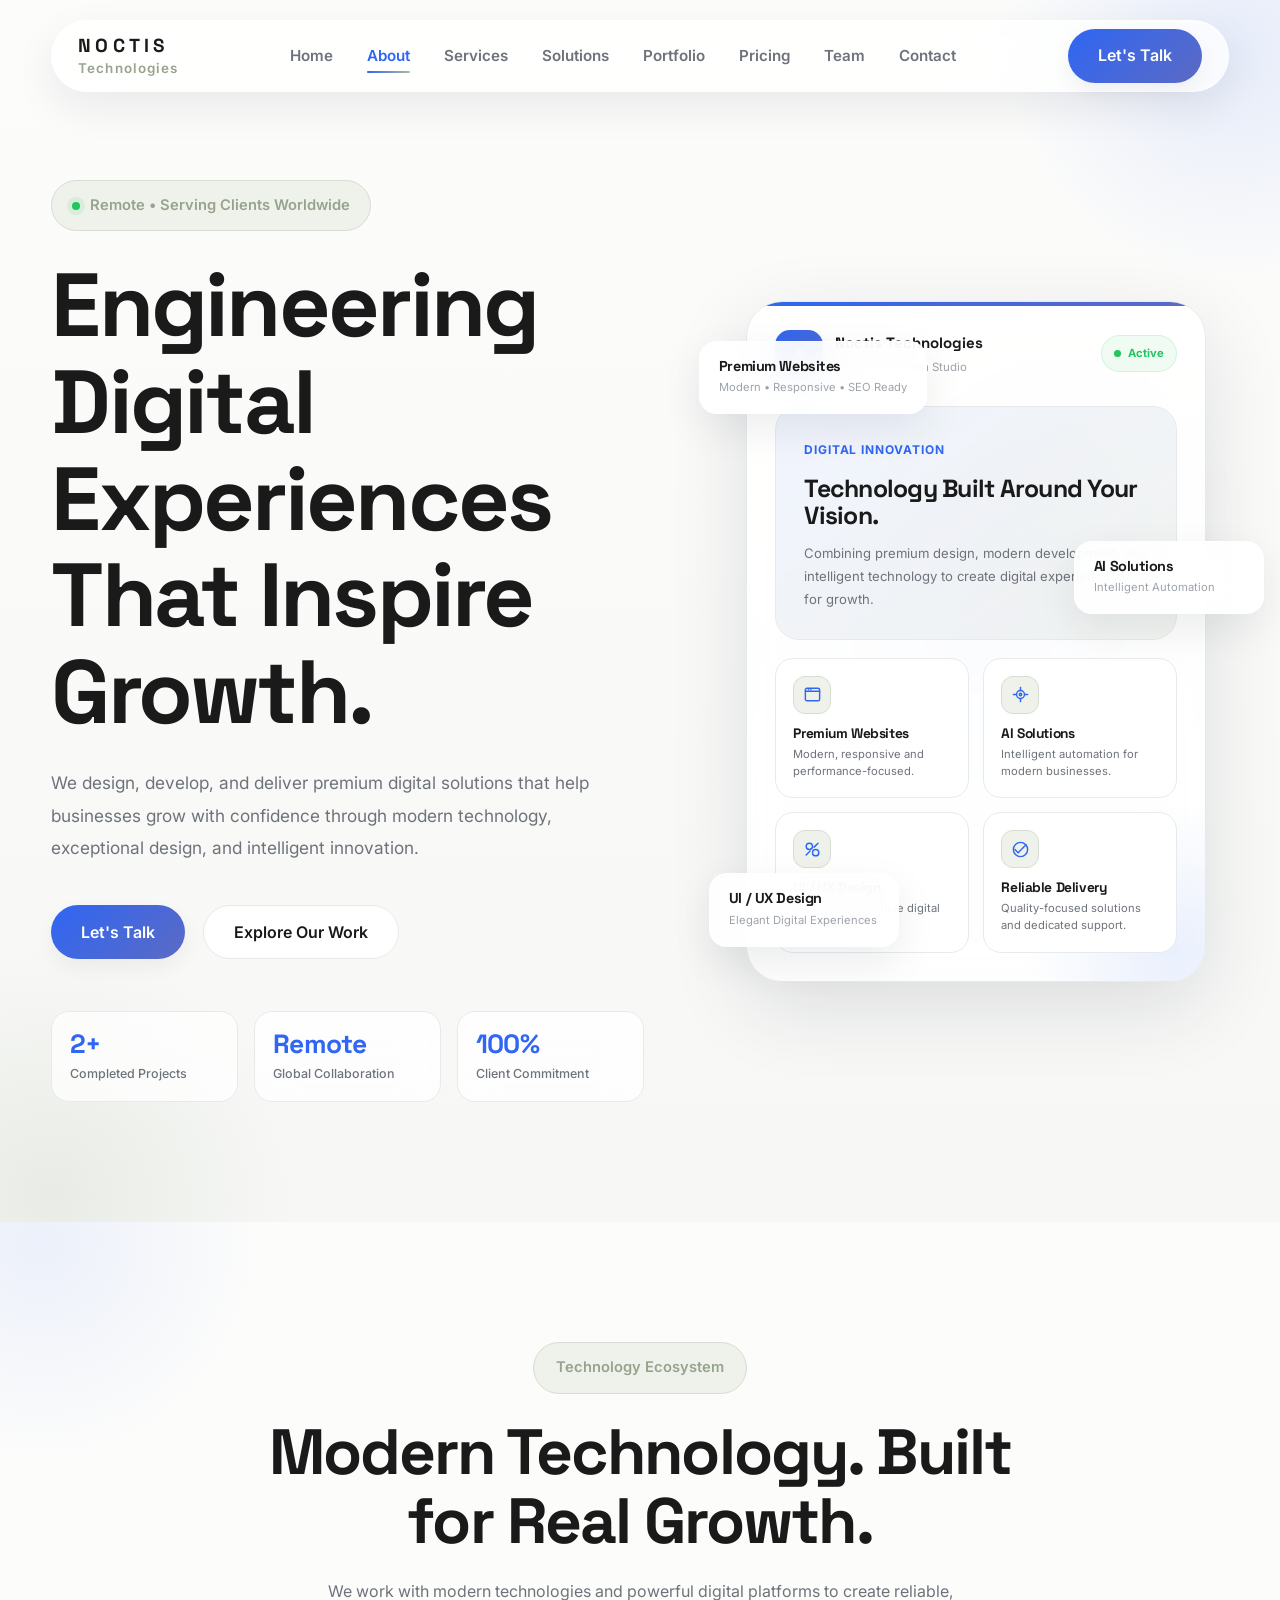
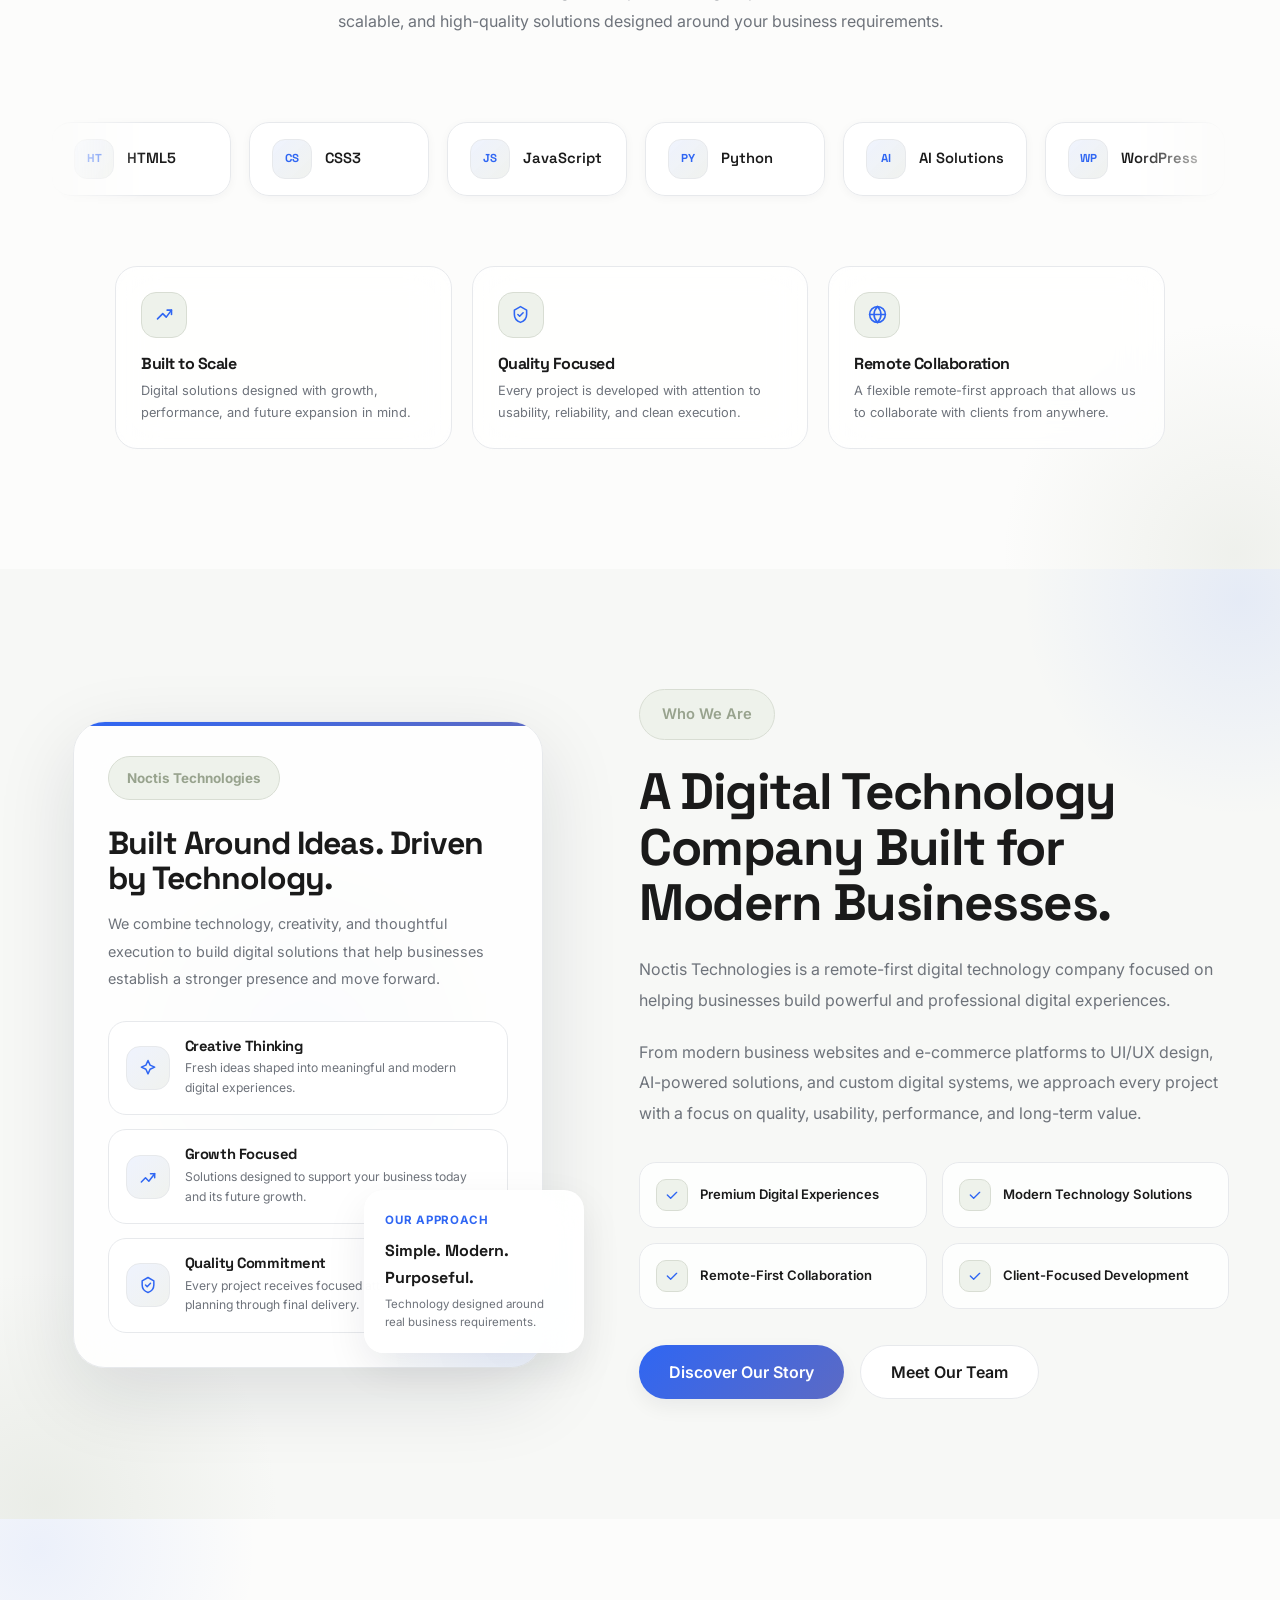
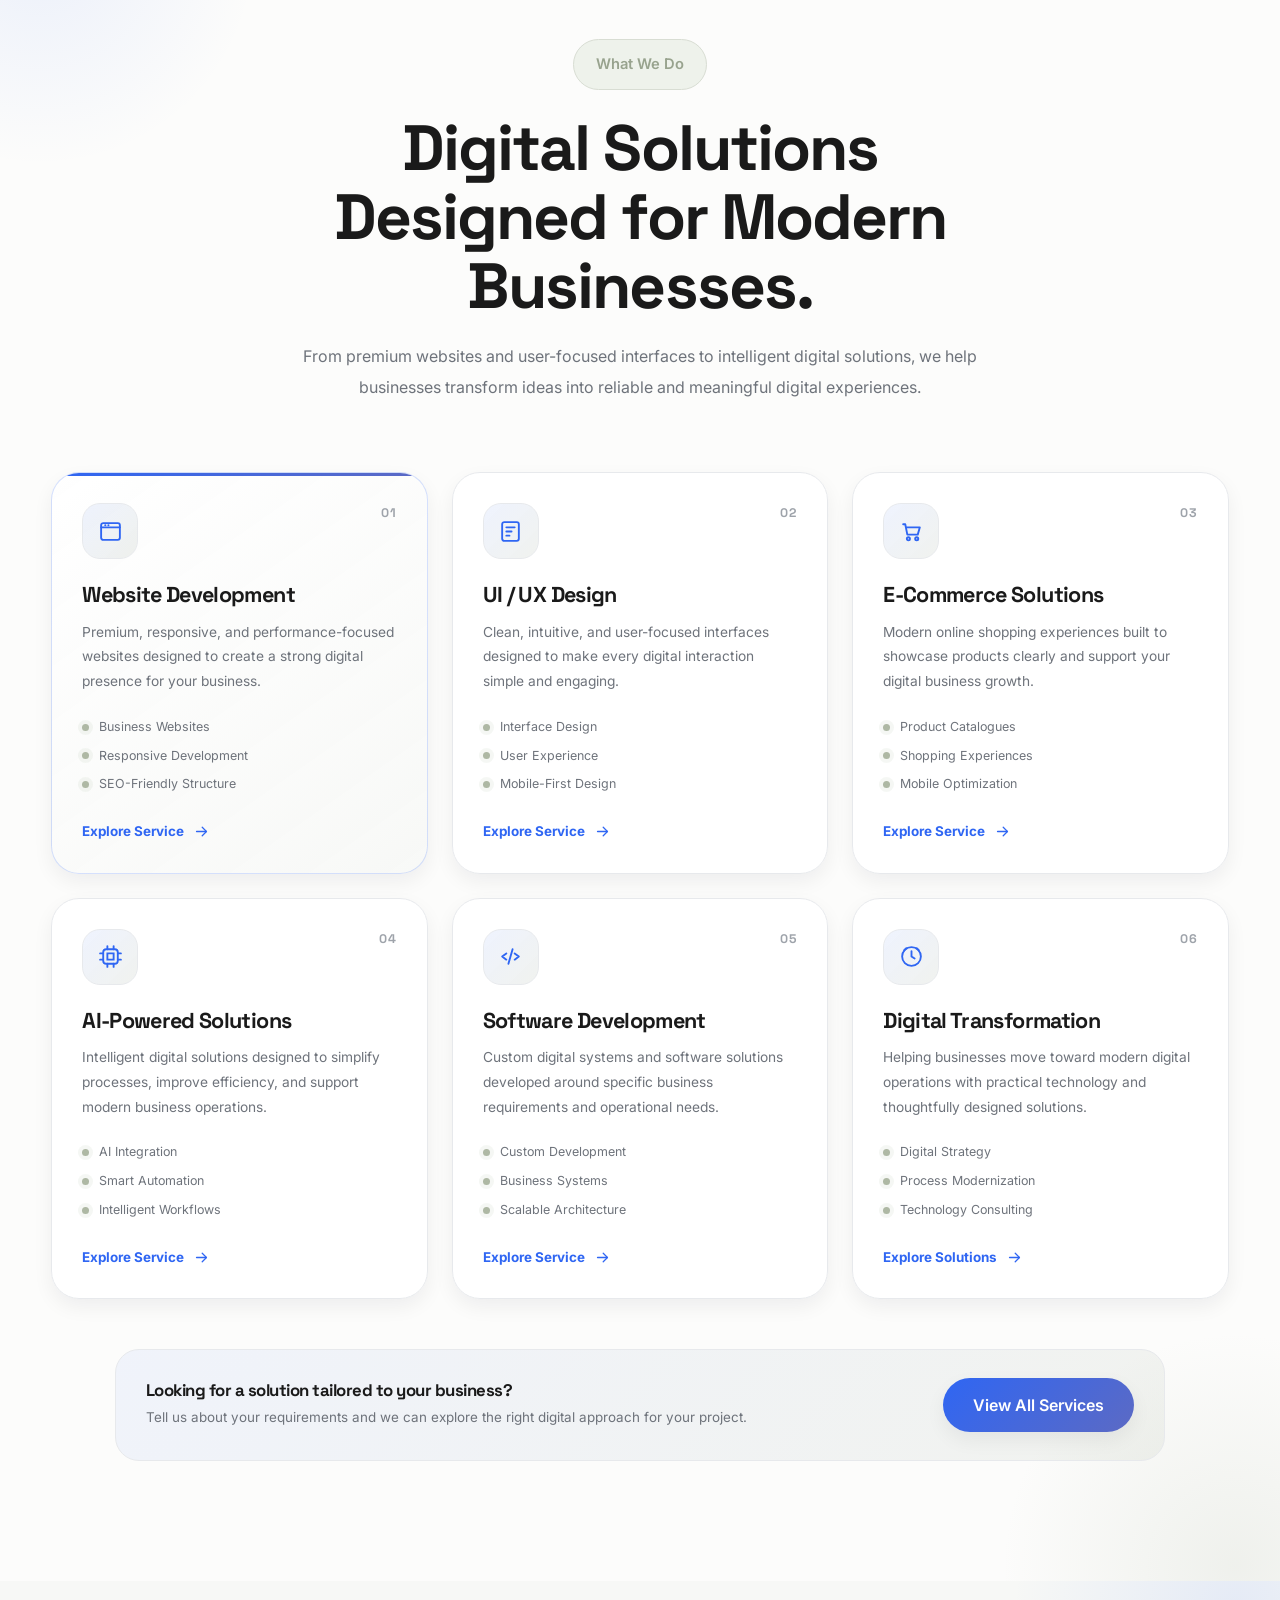
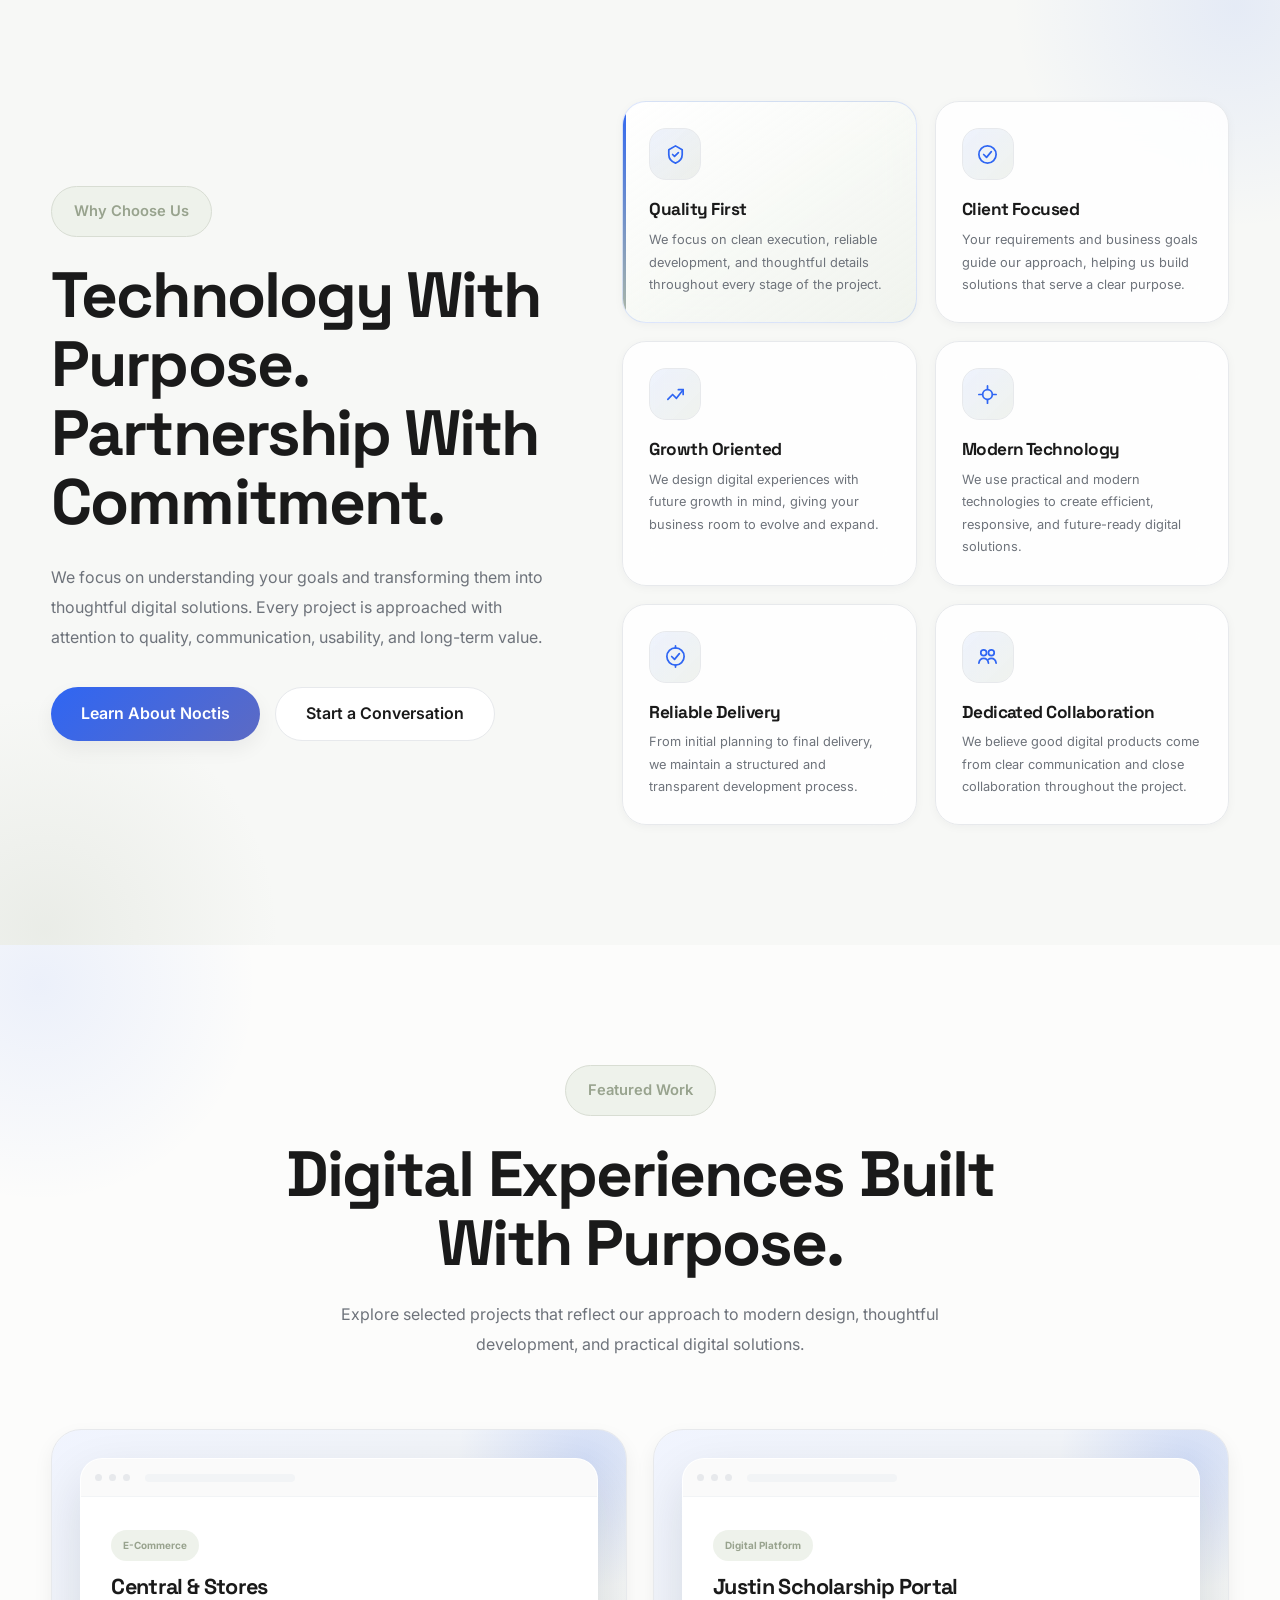
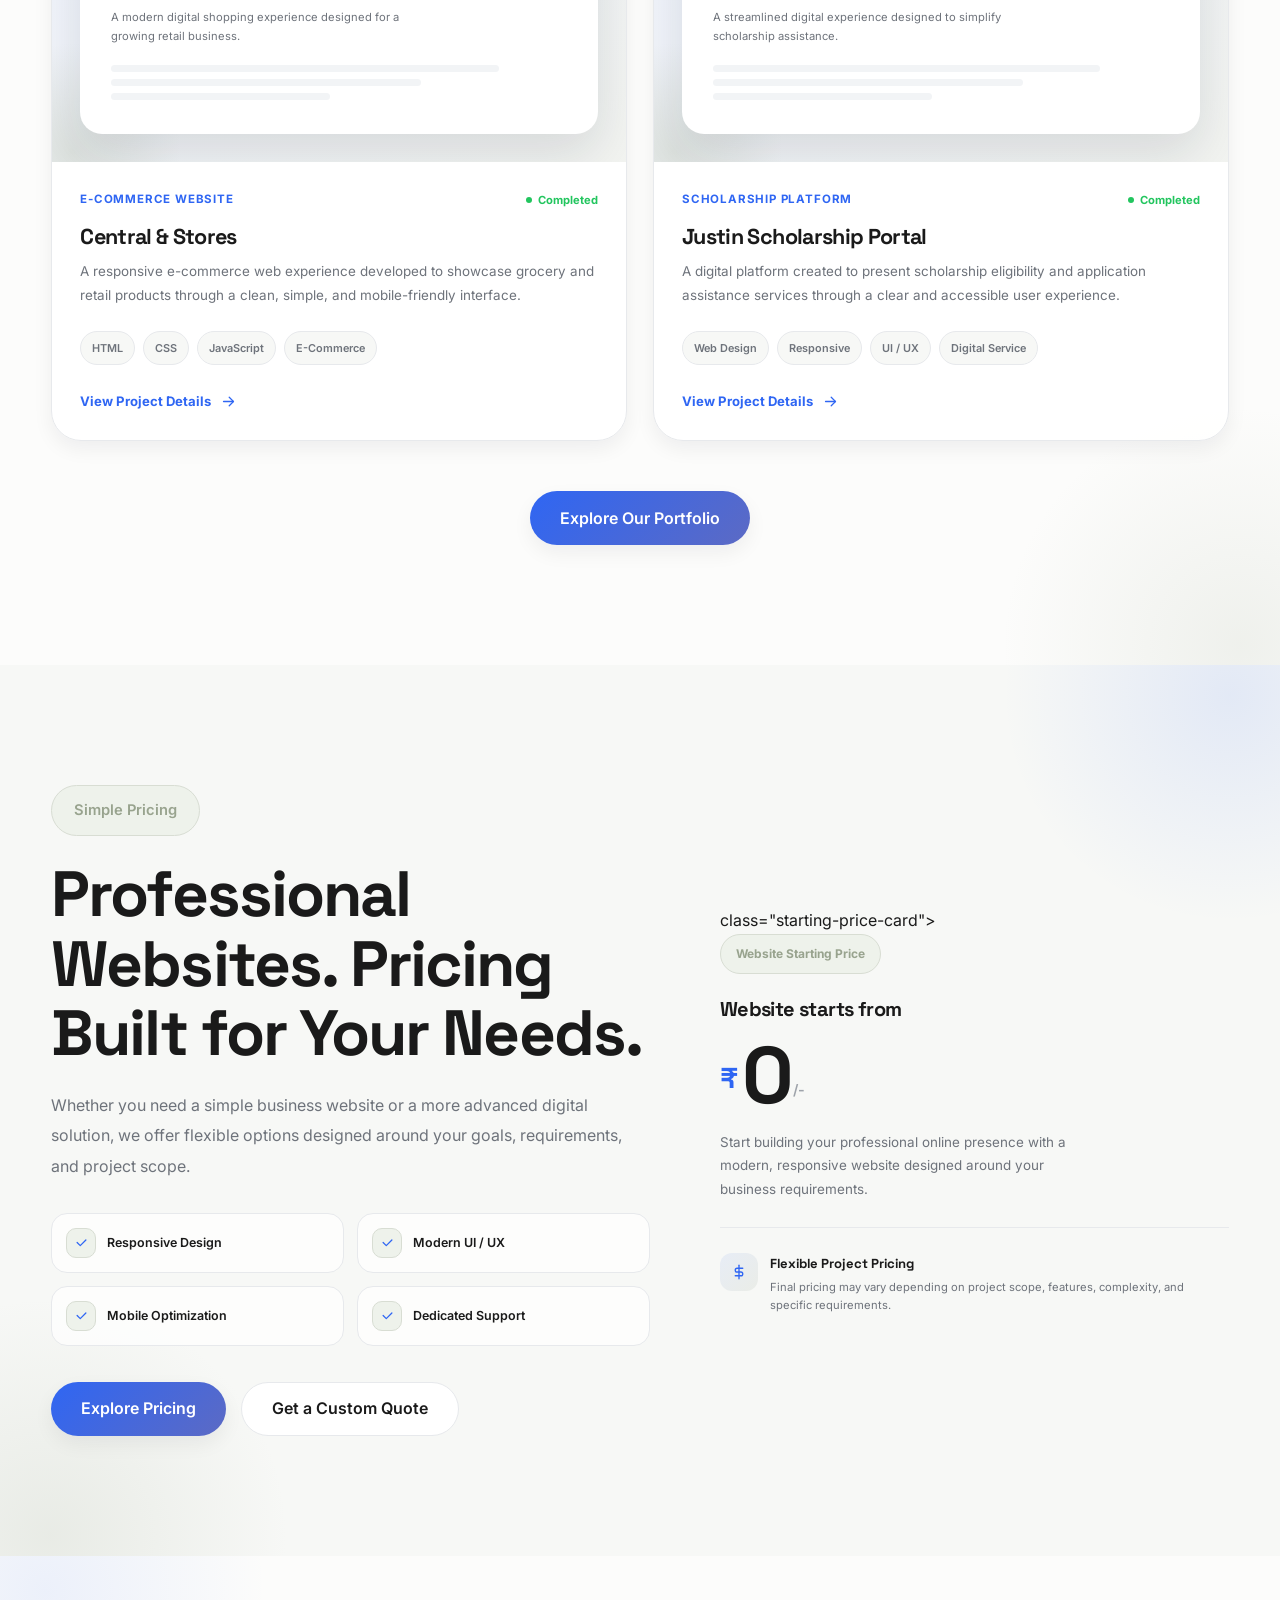
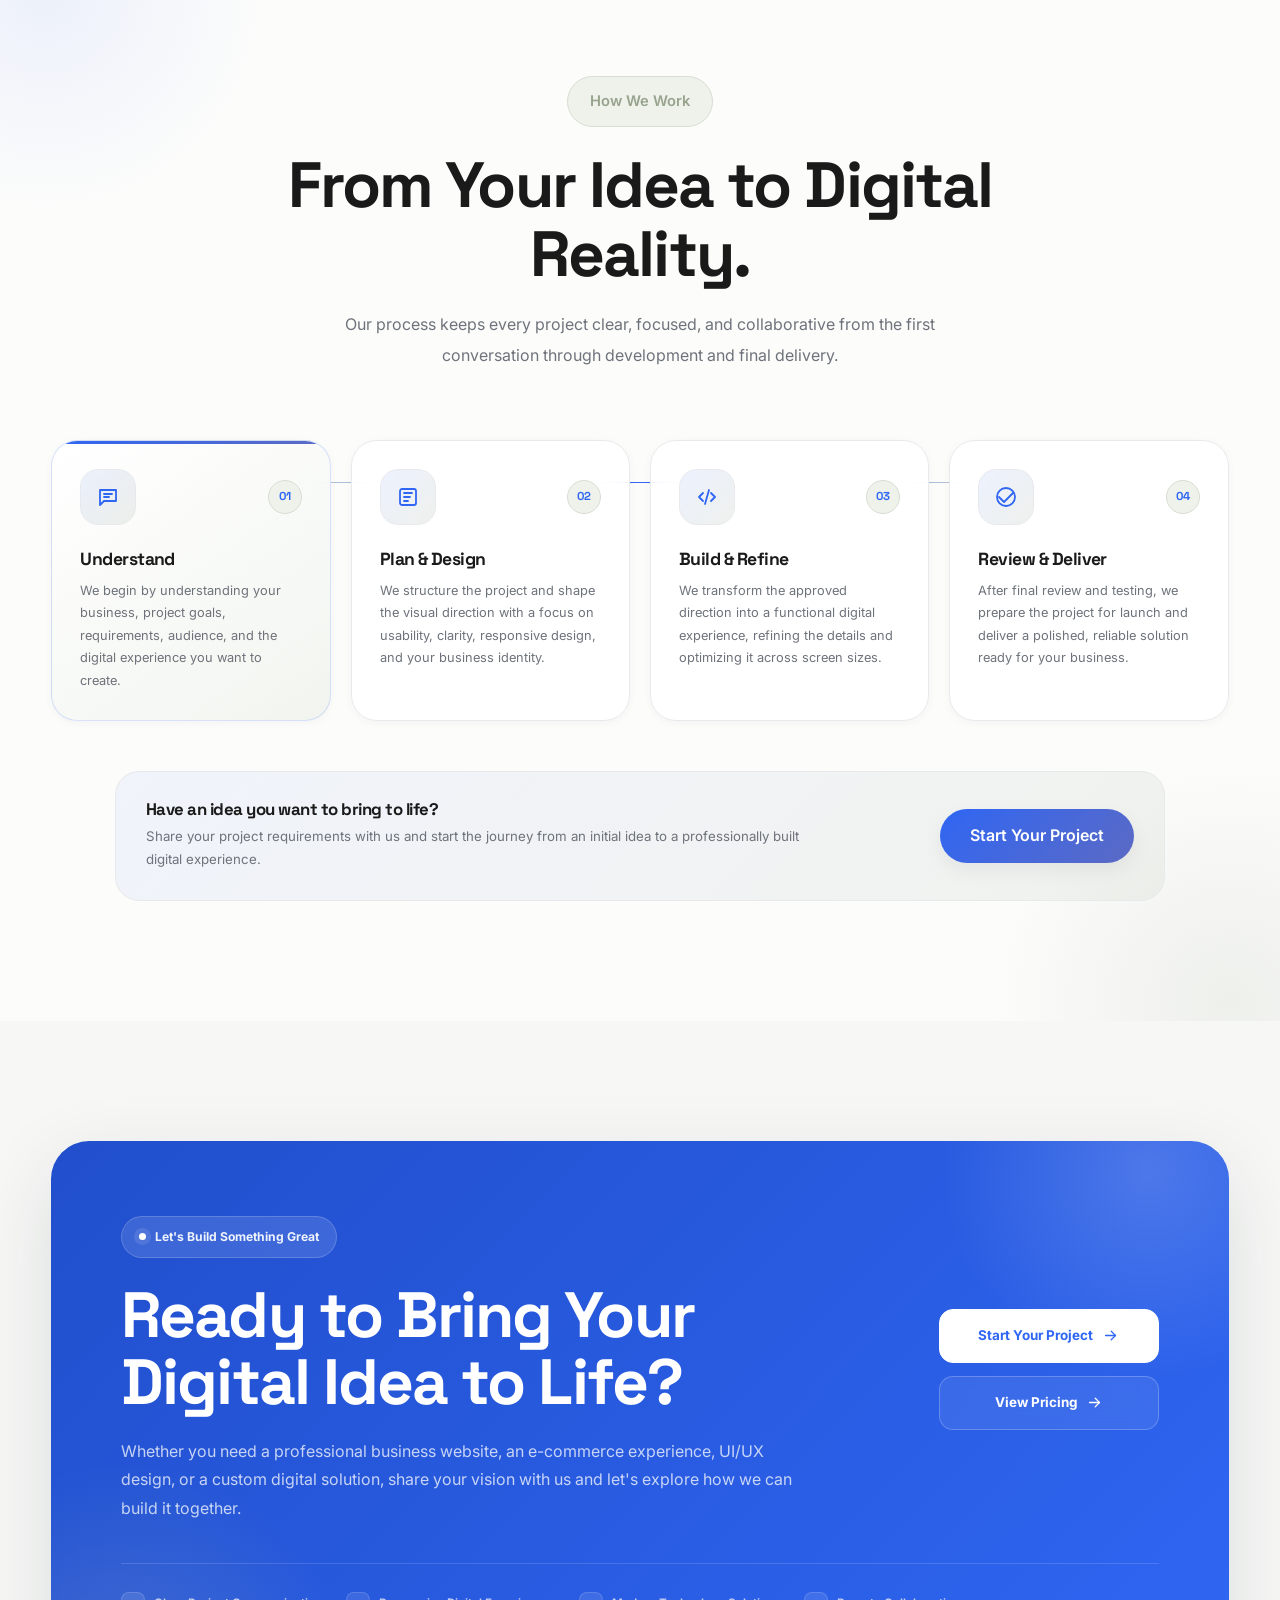
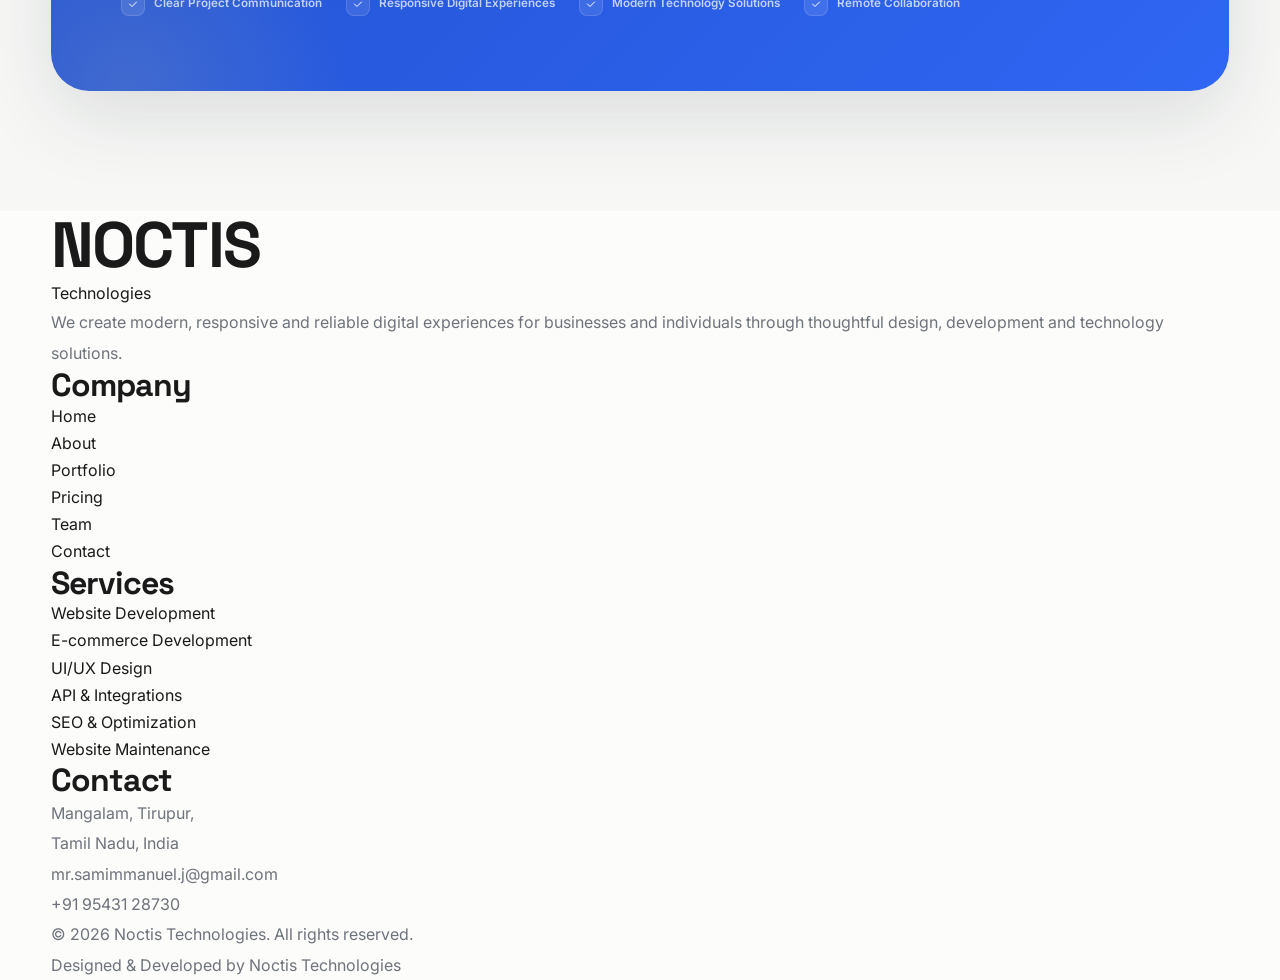
==== commit 128617cf: "Add files via upload" ====
--- a/index.html
+++ b/index.html
@@ -58,6 +58,11 @@
 <link href="https://fonts.googleapis.com/css2?family=Inter:wght@300;400;500;600;700;800&family=Space+Grotesk:wght@400;500;600;700&display=swap"
       rel="stylesheet">
 
+  <link rel="stylesheet" href="navigation.css">
+<link rel="stylesheet" href="footer.css">
+
+  
+
 <!--==================================================
 FAVICON
 ==================================================-->
@@ -65,6 +70,7 @@
 <link rel="icon"
       type="image/svg+xml"
       href="favicon.svg">
+
 
 <!--==================================================
 CSS
@@ -8562,928 +8568,6 @@
     }
 
   }
-  /*==================================================
-FOOTER
-==================================================*/
-
-.footer{
-
-    position:relative;
-
-    overflow:hidden;
-
-    padding:80px 0 0;
-
-    background:var(--background);
-
-    border-top:1px solid var(--border);
-
-}
-
-
-/*==================================================
-FOOTER BACKGROUND DECORATION
-==================================================*/
-
-.footer::before{
-
-    content:"";
-
-    position:absolute;
-
-    top:-220px;
-
-    right:-180px;
-
-    width:450px;
-
-    height:450px;
-
-    border-radius:50%;
-
-    background:radial-gradient(
-        rgba(47,102,243,.07),
-        transparent 70%
-    );
-
-    pointer-events:none;
-
-}
-
-.footer::after{
-
-    content:"";
-
-    position:absolute;
-
-    bottom:-240px;
-
-    left:-190px;
-
-    width:480px;
-
-    height:480px;
-
-    border-radius:50%;
-
-    background:radial-gradient(
-        rgba(174,184,164,.16),
-        transparent 70%
-    );
-
-    pointer-events:none;
-
-}
-
-
-/*==================================================
-FOOTER WRAPPER
-==================================================*/
-
-.footer-wrapper{
-
-    position:relative;
-
-    z-index:2;
-
-}
-
-
-/*==================================================
-FOOTER MAIN GRID
-==================================================*/
-
-.footer-main{
-
-    display:grid;
-
-    grid-template-columns:minmax(280px,1.5fr)
-                          repeat(3,minmax(140px,.7fr));
-
-    gap:60px;
-
-    padding-bottom:60px;
-
-}
-
-
-/*==================================================
-FOOTER BRAND AREA
-==================================================*/
-
-.footer-brand{
-
-    min-width:0;
-
-    max-width:420px;
-
-}
-
-
-/*==================================================
-FOOTER LOGO
-==================================================*/
-
-.footer-logo{
-
-    display:inline-flex;
-
-    align-items:center;
-
-    gap:13px;
-
-    margin-bottom:22px;
-
-}
-
-
-/*==================================================
-FOOTER LOGO MARK
-==================================================*/
-
-.footer-logo-mark{
-
-    display:flex;
-
-    align-items:center;
-
-    justify-content:center;
-
-    flex:0 0 48px;
-
-    width:48px;
-
-    height:48px;
-
-    border-radius:15px;
-
-    background:linear-gradient(
-        135deg,
-        var(--primary),
-        var(--secondary)
-    );
-
-    color:#fff;
-
-    font-family:"Space Grotesk",sans-serif;
-
-    font-size:1rem;
-
-    font-weight:700;
-
-    box-shadow:var(--shadow-sm);
-
-}
-
-
-/*==================================================
-FOOTER LOGO TEXT
-==================================================*/
-
-.footer-logo-text{
-
-    min-width:0;
-
-}
-
-.footer-logo-text strong{
-
-    display:block;
-
-    color:var(--text);
-
-    font-family:"Space Grotesk",sans-serif;
-
-    font-size:1.05rem;
-
-    line-height:1.2;
-
-}
-
-.footer-logo-text span{
-
-    display:block;
-
-    margin-top:3px;
-
-    color:var(--text-muted);
-
-    font-size:.67rem;
-
-    font-weight:500;
-
-}
-
-
-/*==================================================
-FOOTER BRAND DESCRIPTION
-==================================================*/
-
-.footer-brand > p{
-
-    max-width:390px;
-
-    margin-bottom:25px;
-
-    font-size:.84rem;
-
-    line-height:1.8;
-
-}
-
-
-/*==================================================
-FOOTER STATUS
-==================================================*/
-
-.footer-status{
-
-    display:inline-flex;
-
-    align-items:center;
-
-    gap:9px;
-
-    padding:10px 15px;
-
-    border-radius:999px;
-
-    background:var(--sage-soft);
-
-    border:1px solid var(--sage-light);
-
-    color:var(--sage-dark);
-
-    font-size:.72rem;
-
-    font-weight:700;
-
-}
-
-.footer-status::before{
-
-    content:"";
-
-    flex:0 0 7px;
-
-    width:7px;
-
-    height:7px;
-
-    border-radius:50%;
-
-    background:var(--success);
-
-    box-shadow:0 0 0 4px rgba(34,197,94,.10);
-
-}
-
-
-/*==================================================
-FOOTER COLUMN
-==================================================*/
-
-.footer-column{
-
-    min-width:0;
-
-}
-
-
-/*==================================================
-FOOTER COLUMN HEADING
-==================================================*/
-
-.footer-column h4{
-
-    position:relative;
-
-    margin-bottom:22px;
-
-    padding-bottom:12px;
-
-    font-size:.88rem;
-
-}
-
-
-/*==================================================
-FOOTER HEADING LINE
-==================================================*/
-
-.footer-column h4::after{
-
-    content:"";
-
-    position:absolute;
-
-    left:0;
-
-    bottom:0;
-
-    width:28px;
-
-    height:2px;
-
-    border-radius:999px;
-
-    background:linear-gradient(
-        90deg,
-        var(--primary),
-        var(--sage)
-    );
-
-}
-
-
-/*==================================================
-FOOTER LINKS
-==================================================*/
-
-.footer-links{
-
-    display:grid;
-
-    gap:13px;
-
-}
-
-
-/*==================================================
-FOOTER LINK
-==================================================*/
-
-.footer-links a{
-
-    display:inline-flex;
-
-    align-items:center;
-
-    width:max-content;
-
-    max-width:100%;
-
-    color:var(--text-light);
-
-    font-size:.78rem;
-
-    font-weight:500;
-
-    transition:var(--transition);
-
-}
-
-.footer-links a:hover{
-
-    color:var(--primary);
-
-    transform:translateX(5px);
-
-}
-
-
-/*==================================================
-FOOTER CONTACT LIST
-==================================================*/
-
-.footer-contact-list{
-
-    display:grid;
-
-    gap:15px;
-
-}
-
-
-/*==================================================
-FOOTER CONTACT ITEM
-==================================================*/
-
-.footer-contact-item{
-
-    display:flex;
-
-    align-items:flex-start;
-
-    gap:11px;
-
-    color:var(--text-light);
-
-    font-size:.76rem;
-
-    line-height:1.65;
-
-}
-
-
-/*==================================================
-FOOTER CONTACT ICON
-==================================================*/
-
-.footer-contact-icon{
-
-    display:flex;
-
-    align-items:center;
-
-    justify-content:center;
-
-    flex:0 0 32px;
-
-    width:32px;
-
-    height:32px;
-
-    margin-top:1px;
-
-    border-radius:10px;
-
-    background:var(--sage-soft);
-
-    border:1px solid var(--sage-light);
-
-    color:var(--primary);
-
-}
-
-.footer-contact-icon svg{
-
-    width:15px;
-
-    height:15px;
-
-    stroke:currentColor;
-
-}
-
-
-/*==================================================
-FOOTER CONTACT CONTENT
-==================================================*/
-
-.footer-contact-content{
-
-    min-width:0;
-
-}
-
-.footer-contact-content strong{
-
-    display:block;
-
-    margin-bottom:2px;
-
-    color:var(--text);
-
-    font-size:.72rem;
-
-    font-weight:700;
-
-}
-
-.footer-contact-content span,
-.footer-contact-content a{
-
-    display:block;
-
-    color:var(--text-light);
-
-    font-size:.74rem;
-
-    overflow-wrap:anywhere;
-
-    transition:var(--transition);
-
-}
-
-.footer-contact-content a:hover{
-
-    color:var(--primary);
-
-}
-
-
-/*==================================================
-FOOTER BOTTOM
-==================================================*/
-
-.footer-bottom{
-
-    position:relative;
-
-    z-index:2;
-
-    display:flex;
-
-    align-items:center;
-
-    justify-content:space-between;
-
-    gap:30px;
-
-    min-height:76px;
-
-    padding:20px 0;
-
-    border-top:1px solid var(--border);
-
-}
-
-
-/*==================================================
-FOOTER COPYRIGHT
-==================================================*/
-
-.footer-copyright{
-
-    color:var(--text-muted);
-
-    font-size:.72rem;
-
-    line-height:1.6;
-
-}
-
-
-/*==================================================
-FOOTER BOTTOM LINKS
-==================================================*/
-
-.footer-bottom-links{
-
-    display:flex;
-
-    align-items:center;
-
-    flex-wrap:wrap;
-
-    gap:20px;
-
-}
-
-.footer-bottom-links a{
-
-    color:var(--text-muted);
-
-    font-size:.7rem;
-
-    font-weight:500;
-
-    transition:var(--transition);
-
-}
-
-.footer-bottom-links a:hover{
-
-    color:var(--primary);
-
-}
-
-
-/*==================================================
-FOOTER RESPONSIVE - LAPTOP
-==================================================*/
-
-@media(max-width:1100px){
-
-    .footer-main{
-
-        grid-template-columns:minmax(250px,1.3fr)
-                              repeat(3,minmax(120px,.7fr));
-
-        gap:40px;
-
-    }
-
-}
-
-
-/*==================================================
-FOOTER RESPONSIVE - TABLET
-==================================================*/
-
-@media(max-width:900px){
-
-    .footer{
-
-        padding-top:65px;
-
-    }
-
-    .footer-main{
-
-        grid-template-columns:repeat(2,minmax(0,1fr));
-
-        gap:45px 35px;
-
-    }
-
-    .footer-brand{
-
-        max-width:100%;
-
-    }
-
-}
-
-
-/*==================================================
-FOOTER RESPONSIVE - MOBILE
-==================================================*/
-
-@media(max-width:600px){
-
-    .footer{
-
-        padding-top:55px;
-
-    }
-
-    .footer-main{
-
-        grid-template-columns:1fr;
-
-        gap:38px;
-
-        padding-bottom:45px;
-
-    }
-
-    .footer-brand{
-
-        max-width:500px;
-
-    }
-
-    .footer-column{
-
-        width:100%;
-
-    }
-
-    .footer-bottom{
-
-        flex-direction:column;
-
-        align-items:flex-start;
-
-        justify-content:center;
-
-        gap:13px;
-
-        padding:22px 0;
-
-    }
-
-    .footer-bottom-links{
-
-        gap:15px;
-
-    }
-
-}
-
-
-/*==================================================
-FOOTER RESPONSIVE - SMALL MOBILE
-==================================================*/
-
-@media(max-width:480px){
-
-    .footer{
-
-        padding-top:48px;
-
-    }
-
-    .footer-main{
-
-        gap:32px;
-
-        padding-bottom:38px;
-
-    }
-
-    .footer-logo-mark{
-
-        flex-basis:44px;
-
-        width:44px;
-
-        height:44px;
-
-        border-radius:14px;
-
-    }
-
-    .footer-logo-text strong{
-
-        font-size:.98rem;
-
-    }
-
-    .footer-brand > p{
-
-        font-size:.8rem;
-
-    }
-
-    .footer-column h4{
-
-        margin-bottom:18px;
-
-    }
-
-    .footer-links{
-
-        gap:11px;
-
-    }
-
-}
-
-
-/*==================================================
-FOOTER RESPONSIVE - EXTRA SMALL
-==================================================*/
-
-@media(max-width:360px){
-
-    .footer-logo{
-
-        gap:10px;
-
-    }
-
-    .footer-logo-mark{
-
-        flex-basis:40px;
-
-        width:40px;
-
-        height:40px;
-
-    }
-
-    .footer-bottom-links{
-
-        flex-direction:column;
-
-        align-items:flex-start;
-
-        gap:9px;
-
-    }
-
-  }
-  /*==================================================
-FULL FOOTER COLOR OVERRIDE
-PREMIUM LIGHT THEME
-==================================================*/
-
-.footer{
-    background:#f7f8f6 !important;
-    border-top:1px solid #e5e7eb !important;
-    color:#111827 !important;
-}
-
-
-/* Footer decorative background */
-
-.footer::before{
-    background:radial-gradient(
-        rgba(47,102,243,.08),
-        transparent 70%
-    ) !important;
-}
-
-.footer::after{
-    background:radial-gradient(
-        rgba(174,184,164,.18),
-        transparent 70%
-    ) !important;
-}
-
-
-/*==================================================
-FOOTER BRAND
-==================================================*/
-
-.footer-logo-text strong{
-    color:#111827 !important;
-}
-
-.footer-logo-text span{
-    color:#6b7280 !important;
-}
-
-.footer-brand p{
-    color:#6b7280 !important;
-}
-
-
-/*==================================================
-FOOTER COLUMN TITLES
-==================================================*/
-
-.footer-column h4{
-    color:#111827 !important;
-}
-
-
-/*==================================================
-FOOTER LINKS
-==================================================*/
-
-.footer-links a{
-    color:#6b7280 !important;
-}
-
-.footer-links a:hover{
-    color:#2f66f3 !important;
-}
-
-
-/*==================================================
-FOOTER CONTACT
-==================================================*/
-
-.footer-contact-item{
-    color:#6b7280 !important;
-}
-
-.footer-contact-content strong{
-    color:#111827 !important;
-}
-
-.footer-contact-content span,
-.footer-contact-content a{
-    color:#6b7280 !important;
-}
-
-.footer-contact-content a:hover{
-    color:#2f66f3 !important;
-}
-
-
-/*==================================================
-FOOTER CONTACT ICONS
-==================================================*/
-
-.footer-contact-icon{
-    background:#eef2eb !important;
-    border-color:#dde5d8 !important;
-    color:#2f66f3 !important;
-}
-
-
-/*==================================================
-FOOTER STATUS
-==================================================*/
-
-.footer-status{
-    background:#eef2eb !important;
-    border-color:#dde5d8 !important;
-    color:#65745f !important;
-}
-
-
-/*==================================================
-FOOTER BOTTOM
-==================================================*/
-
-.footer-bottom{
-    border-top:1px solid #e5e7eb !important;
-}
-
-.footer-copyright{
-    color:#9ca3af !important;
-}
-
-.footer-bottom-links a{
-    color:#6b7280 !important;
-}
-
-.footer-bottom-links a:hover{
-    color:#2f66f3 !important;
-}
-
-
-/*==================================================
-REMOVE ANY OLD DARK FOOTER BACKGROUND
-==================================================*/
-
-footer,
-.footer,
-.footer-main,
-.footer-wrapper,
-.footer-bottom{
-    background-color:transparent;
-}
-
-.footer{
-    background-color:#f7f8f6 !important;
-}
   /* ==========================================
 NAVIGATION HEADER
 =========================================== */
@@ -10840,12 +9924,21 @@
     }
 
 }
+  /* Hide old navigation */
+
+header:not(.header),
+.navbar-old,
+.old-navbar,
+.topbar,
+.site-header,
+.navigation,
+.main-header{
+
+    display:none !important;
+
+}
   </style>
   <body>
-    <!--==================================================
-SCROLL PROGRESS
-==================================================-->
-
 <div class="scroll-progress"></div>
 
 
@@ -10987,249 +10080,25 @@
     </div>
 
 </header>
-    <!--==================================================
-FULL SCREEN MOBILE MENU
-==================================================-->
-
-<div class="mobile-menu"
-     id="mobileMenu">
-
-    <div class="mobile-menu-inner">
-
-
-        <!--==================================================
-        MOBILE MENU HEADER
-        ==================================================-->
-
-        <div class="mobile-menu-header">
-
-            <a href="index.html"
-               class="mobile-menu-brand">
-
-                <span class="mobile-brand-title">
-                    NOCTIS
-                </span>
-
-                <span class="mobile-brand-subtitle">
-                    Technologies
-                </span>
-
-            </a>
-
-
-            <!-- CLOSE BUTTON -->
-
-            <button class="menu-close"
-                    type="button"
-                    aria-label="Close navigation menu">
-
-                <svg width="28"
-                     height="28"
-                     viewBox="0 0 24 24"
-                     fill="none"
-                     stroke="currentColor"
-                     stroke-width="2"
-                     stroke-linecap="round">
-
-                    <path d="M6 6l12 12"></path>
-
-                    <path d="M18 6L6 18"></path>
-
-                </svg>
-
-            </button>
-
-        </div>
-
-
-        <!--==================================================
-        MOBILE NAVIGATION LINKS
-        ==================================================-->
-
-        <nav class="mobile-nav">
-
-            <a href="index.html">
-                Home
-            </a>
-
-            <a href="about.html"
-               class="active">
-                About
-            </a>
-
-            <a href="services.html">
-                Services
-            </a>
-
-            <a href="solutions.html">
-                Solutions
-            </a>
-
-            <a href="portfolio.html">
-                Portfolio
-            </a>
-
-            <a href="pricing.html">
-                Pricing
-            </a>
-
-            <a href="team.html">
-                Team
-            </a>
-
-            <a href="contact.html">
-                Contact
-            </a>
-
-        </nav>
-
-
-        <!--==================================================
-        MOBILE MENU CTA
-        ==================================================-->
-
-        <div class="mobile-menu-footer">
-
-            <a href="contact.html"
-               class="btn-primary">
-                Let's Talk
-            </a>
-
-        </div>
-
-
-    </div>
-
-</div>
-    <!-- ==========================================
-NAVIGATION HEADER
-=========================================== -->
-
-<header class="site-header" id="siteHeader">
-
-    <div class="nav-container">
-
-
-        <!-- BRAND -->
-
-        <a href="index.html" class="nav-brand">
-
-            <span class="nav-brand-main">
-                NOCTIS
-            </span>
-
-            <span class="nav-brand-sub">
-                Technologies
-            </span>
-
+          <div class="mobile-menu">
+
+    <nav>
+        <a href="index.html">Home</a>
+        <a href="about.html" class="active">About</a>
+        <a href="services.html">Services</a>
+        <a href="solutions.html">Solutions</a>
+        <a href="portfolio.html">Portfolio</a>
+        <a href="pricing.html">Pricing</a>
+        <a href="team.html">Team</a>
+        <a href="contact.html">Contact</a>
+
+        <a href="contact.html" class="btn-primary">
+            Let's Talk
         </a>
-
-
-        <!-- MENU BUTTON -->
-
-        <button
-            class="nav-menu-btn"
-            id="navMenuBtn"
-            type="button"
-            aria-label="Open navigation menu"
-            aria-expanded="false"
-        >
-
-            <span></span>
-            <span></span>
-            <span></span>
-
-        </button>
-
-
-    </div>
-
-</header>
-    <!-- ==========================================
-FULL SCREEN NAVIGATION MENU
-=========================================== -->
-
-<div class="nav-menu-overlay" id="navMenuOverlay">
-
-    <div class="nav-menu-panel">
-
-
-        <!-- MENU TOP -->
-
-        <div class="nav-menu-top">
-
-            <a href="index.html" class="nav-menu-brand">
-
-                <span class="nav-brand-main">
-                    NOCTIS
-                </span>
-
-                <span class="nav-brand-sub">
-                    Technologies
-                </span>
-
-            </a>
-
-
-            <!-- CLOSE BUTTON -->
-
-            <button
-                class="nav-close-btn"
-                id="navCloseBtn"
-                type="button"
-                aria-label="Close navigation menu"
-            >
-
-                <span></span>
-                <span></span>
-
-            </button>
-
-        </div>
-
-
-        <!-- NAVIGATION LINKS -->
-
-        <nav class="nav-menu-links">
-
-            <a href="index.html">
-                Home
-            </a>
-
-            <a href="about.html">
-                About
-            </a>
-
-            <a href="services.html">
-                Services
-            </a>
-
-            <a href="solutions.html">
-                Solutions
-            </a>
-
-            <a href="portfolio.html">
-                Portfolio
-            </a>
-
-            <a href="pricing.html">
-                Pricing
-            </a>
-
-            <a href="team.html">
-                Team
-            </a>
-
-            <a href="contact.html">
-                Contact
-            </a>
-
-        </nav>
-
-
-    </div>
-
-</div>
+    </nav>
+
+          </div>
+      
     <!--==========================================
 HOMEPAGE HERO
 ===========================================-->
@@ -14225,7 +13094,8 @@
             RIGHT STARTING PRICE CARD
             ===========================================-->
 
-            <div class="starting-price-card">
+            <div>
+              class="starting-price-card">
 
                 <div class="price-card-content">
 
@@ -14837,311 +13707,153 @@
 <!--==========================================
 FOOTER
 ===========================================-->
+<!--==================================================
+FOOTER
+==================================================-->
 
 <footer class="footer">
 
-    <div class="container footer-wrapper">
-
-
-        <!--==========================================
-        FOOTER MAIN
-        ===========================================-->
-
-        <div class="footer-main">
-
-
-            <!--==========================================
-            FOOTER BRAND
-            ===========================================-->
-
-            <div class="footer-brand">
-
-                <a href="index.html"
-                   class="footer-logo">
-
-                    <div class="footer-logo-mark">
-                        N
-                    </div>
-
-                    <div class="footer-logo-text">
-
-                        <strong>
-                            Noctis Technologies
-                        </strong>
-
-                        <span>
-                            Digital Technology Company
-                        </span>
-
-                    </div>
-
-                </a>
+    <div class="container">
+
+        <!--==================================================
+        FOOTER GRID
+        ==================================================-->
+
+        <div class="footer-grid">
+
+            <!--==================================================
+            BRAND INFORMATION
+            ==================================================-->
+
+            <div class="footer-column">
+
+                <h2>NOCTIS</h2>
+
+                <span>Technologies</span>
 
                 <p>
-                    We design and develop modern digital experiences,
-                    helping businesses build a stronger online presence
-                    through thoughtful design, reliable technology,
-                    and innovative solutions.
+                    We create modern, responsive and reliable
+                    digital experiences for businesses and
+                    individuals through thoughtful design,
+                    development and technology solutions.
                 </p>
 
-                <div class="footer-status">
-                    Remote • Serving Clients Worldwide
-                </div>
-
             </div>
 
-
-            <!--==========================================
-            FOOTER COMPANY LINKS
-            ===========================================-->
+            <!--==================================================
+            COMPANY LINKS
+            ==================================================-->
 
             <div class="footer-column">
 
-                <h4>
-                    Company
-                </h4>
-
-                <div class="footer-links">
-
-                    <a href="index.html">
-                        Home
+                <h3>Company</h3>
+
+                <ul>
+
+                    <li><a href="index.html">Home</a></li>
+
+                    <li><a href="about.html">About</a></li>
+
+                    <li><a href="portfolio.html">Portfolio</a></li>
+
+                    <li><a href="pricing.html">Pricing</a></li>
+
+                    <li><a href="team.html">Team</a></li>
+
+                    <li><a href="contact.html">Contact</a></li>
+
+                </ul>
+
+            </div>
+
+            <!--==================================================
+            SERVICES LINKS
+            ==================================================-->
+
+            <div class="footer-column">
+
+                <h3>Services</h3>
+
+                <ul>
+
+                    <li><a href="services.html">Website Development</a></li>
+
+                    <li><a href="services.html">E-commerce Development</a></li>
+
+                    <li><a href="services.html">UI/UX Design</a></li>
+
+                    <li><a href="services.html">API & Integrations</a></li>
+
+                    <li><a href="services.html">SEO & Optimization</a></li>
+
+                    <li><a href="services.html">Website Maintenance</a></li>
+
+                </ul>
+
+            </div>
+
+            <!--==================================================
+            CONTACT INFORMATION
+            ==================================================-->
+
+            <div class="footer-column">
+
+                <h3>Contact</h3>
+
+                <p>
+                    Mangalam, Tirupur,<br>
+                    Tamil Nadu, India
+                </p>
+
+                <p>
+                    <a href="mailto:mr.samimmanuel.j@gmail.com">
+                        mr.samimmanuel.j@gmail.com
                     </a>
-
-                    <a href="about.html">
-                        About
+                </p>
+
+                <p>
+                    <a href="https://wa.me/919543128730"
+                       target="_blank"
+                       rel="noopener noreferrer">
+                        +91 95431 28730
                     </a>
-
-                    <a href="team.html">
-                        Team
-                    </a>
-
-                    <a href="portfolio.html">
-                        Portfolio
-                    </a>
-
-                    <a href="contact.html">
-                        Contact
-                    </a>
-
-                </div>
+                </p>
 
             </div>
 
-
-            <!--==========================================
-            FOOTER SERVICES LINKS
-            ===========================================-->
-
-            <div class="footer-column">
-
-                <h4>
-                    Explore
-                </h4>
-
-                <div class="footer-links">
-
-                    <a href="services.html">
-                        Services
-                    </a>
-
-                    <a href="solutions.html">
-                        Solutions
-                    </a>
-
-                    <a href="pricing.html">
-                        Pricing
-                    </a>
-
-                    <a href="portfolio.html">
-                        Our Work
-                    </a>
-
-                    <a href="contact.html">
-                        Start a Project
-                    </a>
-
-                </div>
-
-            </div>
-
-
-            <!--==========================================
-            FOOTER CONTACT
-            ===========================================-->
-
-            <div class="footer-column">
-
-                <h4>
-                    Get in Touch
-                </h4>
-
-                <div class="footer-contact-list">
-
-
-                    <!-- Location -->
-
-                    <div class="footer-contact-item">
-
-                        <div class="footer-contact-icon">
-
-                            <svg viewBox="0 0 24 24"
-                                 fill="none"
-                                 xmlns="http://www.w3.org/2000/svg">
-
-                                <path d="M20 10C20 15 12 21 12 21C12 21 4 15 4 10C4 5.6 7.6 3 12 3C16.4 3 20 5.6 20 10Z"
-                                      stroke-width="1.8"
-                                      stroke-linecap="round"
-                                      stroke-linejoin="round"/>
-
-                                <circle cx="12"
-                                        cy="10"
-                                        r="2.5"
-                                        stroke-width="1.8"/>
-
-                            </svg>
-
-                        </div>
-
-                        <div class="footer-contact-content">
-
-                            <strong>
-                                Location
-                            </strong>
-
-                            <span>
-                                Tamil Nadu, India
-                            </span>
-
-                        </div>
-
-                    </div>
-
-
-                    <!-- Work Mode -->
-
-                    <div class="footer-contact-item">
-
-                        <div class="footer-contact-icon">
-
-                            <svg viewBox="0 0 24 24"
-                                 fill="none"
-                                 xmlns="http://www.w3.org/2000/svg">
-
-                                <circle cx="12"
-                                        cy="12"
-                                        r="9"
-                                        stroke-width="1.8"/>
-
-                                <path d="M3 12H21"
-                                      stroke-width="1.8"
-                                      stroke-linecap="round"/>
-
-                                <path d="M12 3C14.5 5.5 16 8.5 16 12C16 15.5 14.5 18.5 12 21"
-                                      stroke-width="1.8"
-                                      stroke-linecap="round"/>
-
-                                <path d="M12 3C9.5 5.5 8 8.5 8 12C8 15.5 9.5 18.5 12 21"
-                                      stroke-width="1.8"
-                                      stroke-linecap="round"/>
-
-                            </svg>
-
-                        </div>
-
-                        <div class="footer-contact-content">
-
-                            <strong>
-                                Work Mode
-                            </strong>
-
-                            <span>
-                                Remote Collaboration
-                            </span>
-
-                        </div>
-
-                    </div>
-
-
-                    <!-- Contact -->
-
-                    <div class="footer-contact-item">
-
-                        <div class="footer-contact-icon">
-
-                            <svg viewBox="0 0 24 24"
-                                 fill="none"
-                                 xmlns="http://www.w3.org/2000/svg">
-
-                                <path d="M4 5H20V19H4V5Z"
-                                      stroke-width="1.8"
-                                      stroke-linejoin="round"/>
-
-                                <path d="M4 7L12 13L20 7"
-                                      stroke-width="1.8"
-                                      stroke-linecap="round"
-                                      stroke-linejoin="round"/>
-
-                            </svg>
-
-                        </div>
-
-                        <div class="footer-contact-content">
-
-                            <strong>
-                                Contact
-                            </strong>
-
-                            <a href="contact.html">
-                                Send us an enquiry
-                            </a>
-
-                        </div>
-
-                    </div>
-
-
-                </div>
-
-            </div>
-
-
         </div>
 
-
-        <!--==========================================
+        <!--==================================================
         FOOTER BOTTOM
-        ===========================================-->
+        ==================================================-->
 
         <div class="footer-bottom">
 
-            <p class="footer-copyright">
-                &copy; <span id="currentYear"></span>
-                Noctis Technologies. All rights reserved.
+            <!--==================================================
+            COPYRIGHT
+            ==================================================-->
+
+            <p>
+                © 2026 Noctis Technologies.
+                All rights reserved.
             </p>
 
-            <div class="footer-bottom-links">
-
-                <a href="contact.html">
-                    Contact
-                </a>
-
-                <a href="pricing.html">
-                    Pricing
-                </a>
-
-                <a href="services.html">
-                    Services
-                </a>
-
-            </div>
+            <!--==================================================
+            CREDITS
+            ==================================================-->
+
+            <p>
+                Designed & Developed by
+                Noctis Technologies
+            </p>
 
         </div>
 
-
     </div>
 
 </footer>
+    
+    <script src="navigation.js"></script>
     <script src="index.js"></script>
 </body>
 </html>
